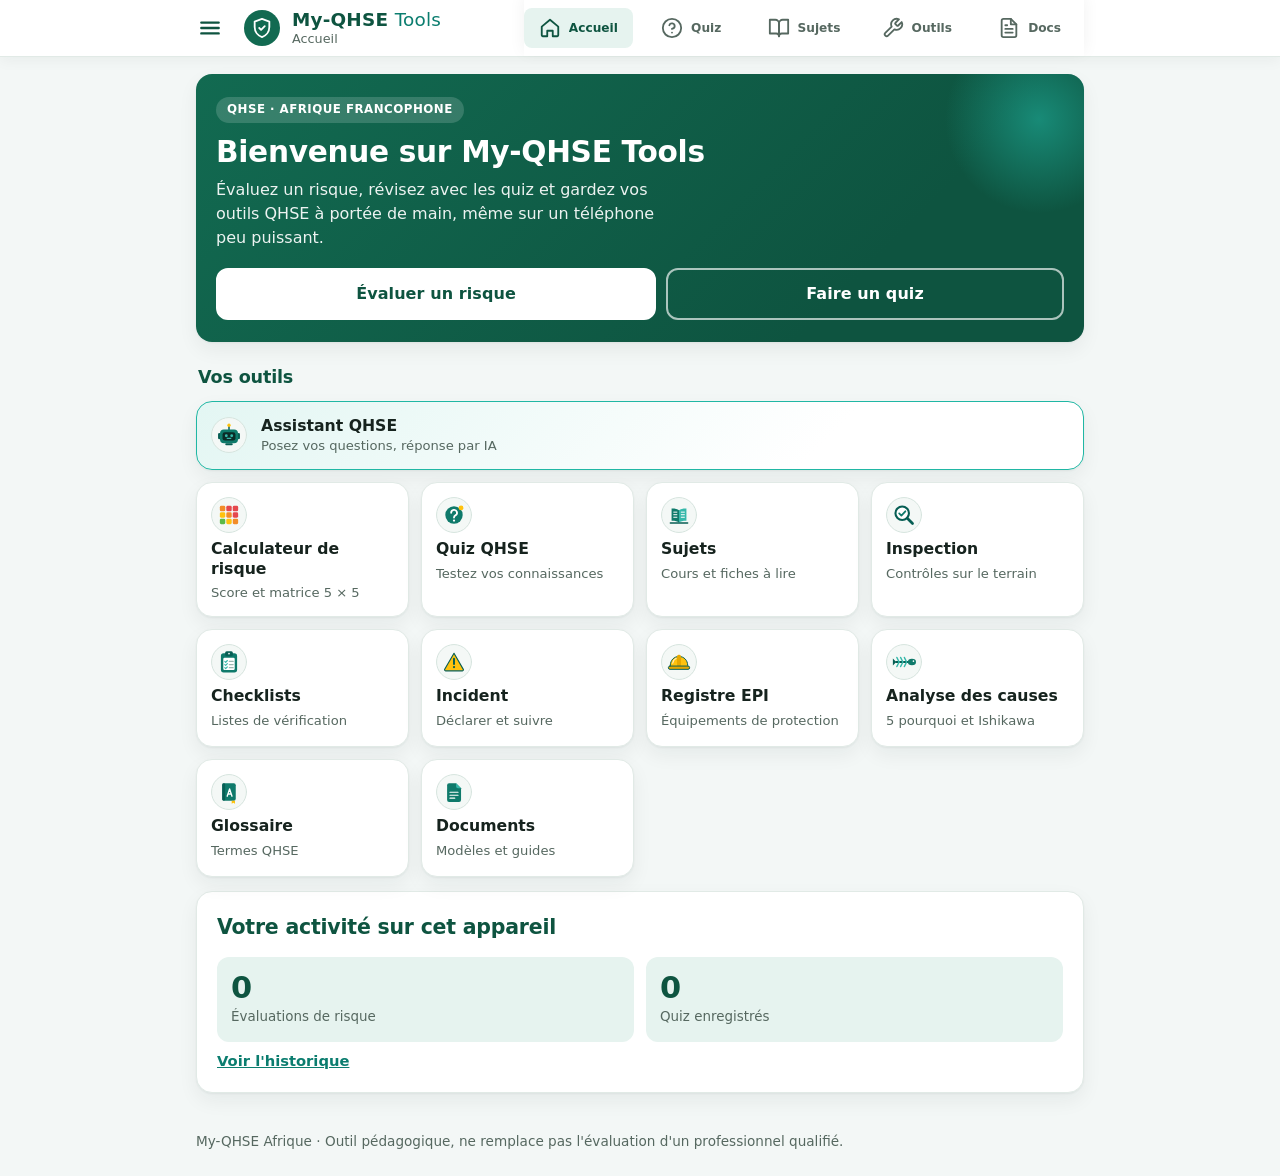
==== index.html @ 6e654d7a "Add files via upload" ====
<!DOCTYPE html>
<html lang="fr">
<head>
  <meta charset="UTF-8">
  <meta name="viewport" content="width=device-width, initial-scale=1, viewport-fit=cover">
  <title>My-QHSE Tools – Calculateur de risques professionnels</title>
  <meta name="description" content="Outil gratuit d'évaluation des risques professionnels (matrice 5 × 5) pour les étudiants et professionnels QHSE.">
  <meta name="theme-color" content="#ffffff">
  <link rel="stylesheet" href="css/style.css">
  <link rel="stylesheet" href="css/quiz.css">
  <link rel="stylesheet" href="css/bibliotheque.css">
  <link rel="stylesheet" href="css/outils.css">
  <link rel="stylesheet" href="css/terrain.css">
  <link rel="stylesheet" href="css/checklists.css">
  <link rel="stylesheet" href="css/parametres.css">
  <style id="style-menu">
/* ==========================================================
   Menu latéral (bouton 3 traits) : Liens, Historique, Paramètres
   ========================================================== */
.btn-menu {
  appearance: none; flex: none; width: 44px; height: 44px; margin-left: -8px; border-radius: 50%;
  background: transparent; color: var(--sur-entete); border: 0; cursor: pointer;
  display: grid; place-items: center; -webkit-tap-highlight-color: transparent;
}
.btn-menu:hover { background: rgba(255,255,255,.14); }
.btn-menu svg, .tiroir-fermer svg { width: 26px; height: 26px; fill: none; stroke: currentColor; stroke-width: 2.2; stroke-linecap: round; stroke-linejoin: round; }
.btn-menu:focus-visible, .tiroir-fermer:focus-visible, .tiroir-item:focus-visible { outline: 3px solid #f2a900; outline-offset: 2px; }

.tiroir-voile {
  position: fixed; inset: 0; z-index: 90; background: rgba(0,0,0,.5);
  opacity: 0; visibility: hidden;
}
.tiroir {
  position: fixed; top: 0; bottom: 0; left: 0; z-index: 100;
  width: min(84vw, 320px); display: flex; flex-direction: column;
  background: var(--surface); color: var(--texte);
  box-shadow: 4px 0 24px rgba(0,0,0,.3);
  padding-bottom: env(safe-area-inset-bottom, 0px);
  transform: translateX(-100%); visibility: hidden;
}
body.tiroir-ouvert .tiroir { transform: none; visibility: visible; }
body.tiroir-ouvert .tiroir-voile { opacity: 1; visibility: visible; }
body.tiroir-ouvert { overflow: hidden; }

.tiroir-tete {
  display: flex; align-items: center; gap: 12px;
  padding: calc(14px + env(safe-area-inset-top, 0px)) 12px 14px 16px;
  background: var(--vert-fonce); color: var(--sur-entete);
}
.tiroir-marque { flex: 1; font-size: 1.15rem; line-height: 1.2; }
.tiroir-marque span { font-weight: 400; color: var(--sous-entete); }
.tiroir-fermer {
  appearance: none; flex: none; width: 44px; height: 44px; border-radius: 50%;
  background: transparent; color: var(--sur-entete); border: 0; cursor: pointer; display: grid; place-items: center;
}
.tiroir-fermer:hover { background: rgba(255,255,255,.14); }

.tiroir-liste { display: flex; flex-direction: column; padding: 10px 10px; gap: 2px; overflow-y: auto; }
.tiroir-item {
  appearance: none; font: inherit; font-size: 1.02rem; font-weight: 600; text-align: left; cursor: pointer;
  display: flex; align-items: center; gap: 14px; width: 100%; min-height: 52px; padding: 0 12px;
  background: transparent; color: var(--texte); border: 0; border-radius: 12px;
  -webkit-tap-highlight-color: transparent;
}
.tiroir-item svg { width: 24px; height: 24px; flex: none; fill: none; stroke: var(--titre); stroke-width: 2; stroke-linecap: round; stroke-linejoin: round; }
.tiroir-item span { flex: 1; }
.tiroir-item .tiroir-fleche { width: 18px; height: 18px; stroke: var(--gris); stroke-width: 2.5; }
.tiroir-item:hover { background: var(--vert-clair); }
.tiroir-item[aria-current="page"] { background: var(--bulle); color: var(--titre); }

/* Ordinateur : plus de roue dentée à droite, les onglets reprennent la place */
@media (min-width: 820px) {
  .onglets { right: max(16px, calc((100vw - 920px) / 2 + 16px)); }
}
@media (prefers-reduced-motion: no-preference) {
  .tiroir { transition: transform .25s ease, visibility 0s linear .25s; }
  body.tiroir-ouvert .tiroir { transition: transform .25s ease, visibility 0s; }
  .tiroir-voile { transition: opacity .25s ease, visibility 0s linear .25s; }
  body.tiroir-ouvert .tiroir-voile { transition: opacity .25s ease, visibility 0s; }
}
  </style>
  <link rel="stylesheet" href="css/liens.css?v=2">
  <link rel="stylesheet" href="css/documents.css?v=2">
  <link rel="stylesheet" href="css/premium.css?v=6">
  <!-- Préférences (langue, thème, couleur, taille) : appliquées avant l'affichage -->
  <script src="js/parametres.js"></script>
</head>
<body>
<svg xmlns="http://www.w3.org/2000/svg" aria-hidden="true" focusable="false" style="position:absolute;width:0;height:0;overflow:hidden">
<symbol id="i-robot" viewBox="0 0 48 48"><circle cx="24" cy="24" r="23.25" style="fill:var(--ic-fond);stroke:var(--ic-trait);stroke-width:var(--ic-w,1);vector-effect:non-scaling-stroke"/><path d="M24 12.6v4" style="fill:none;stroke:var(--ic-l);stroke-width:2;stroke-linecap:round;stroke-linejoin:round"/><circle cx="24" cy="11" r="2.2" style="fill:var(--ic-j)"/><rect x="9.4" y="21.4" width="3.4" height="8.2" rx="1.7" style="fill:var(--ic-l)"/><rect x="35.2" y="21.4" width="3.4" height="8.2" rx="1.7" style="fill:var(--ic-l)"/><rect x="12" y="16.6" width="24" height="18.4" rx="5.2" style="fill:var(--ic-p)"/><rect x="15.4" y="20.2" width="17.2" height="11.2" rx="3.2" style="fill:var(--ic-e)"/><circle cx="20.4" cy="25" r="1.9" style="fill:var(--ic-t)"/><circle cx="27.6" cy="25" r="1.9" style="fill:var(--ic-t)"/><path d="M21.6 28.5h4.8" style="fill:none;stroke:var(--ic-t);stroke-width:1.4;stroke-linecap:round;stroke-linejoin:round"/><rect x="19" y="35" width="10" height="2.8" rx="1.4" style="fill:var(--ic-l)"/></symbol>
<symbol id="i-matrice" viewBox="0 0 48 48"><circle cx="24" cy="24" r="23.25" style="fill:var(--ic-fond);stroke:var(--ic-trait);stroke-width:var(--ic-w,1);vector-effect:non-scaling-stroke"/><rect x="11.8" y="11.8" width="7.2" height="7.2" rx="1.8" style="fill:var(--ic-o)"/><rect x="20.4" y="11.8" width="7.2" height="7.2" rx="1.8" style="fill:var(--ic-r)"/><rect x="29.0" y="11.8" width="7.2" height="7.2" rx="1.8" style="fill:var(--ic-r)"/><rect x="11.8" y="20.4" width="7.2" height="7.2" rx="1.8" style="fill:var(--ic-j)"/><rect x="20.4" y="20.4" width="7.2" height="7.2" rx="1.8" style="fill:var(--ic-o)"/><rect x="29.0" y="20.4" width="7.2" height="7.2" rx="1.8" style="fill:var(--ic-r)"/><rect x="11.8" y="29.0" width="7.2" height="7.2" rx="1.8" style="fill:var(--ic-g)"/><rect x="20.4" y="29.0" width="7.2" height="7.2" rx="1.8" style="fill:var(--ic-j)"/><rect x="29.0" y="29.0" width="7.2" height="7.2" rx="1.8" style="fill:var(--ic-o)"/></symbol>
<symbol id="i-quiz" viewBox="0 0 48 48"><circle cx="24" cy="24" r="23.25" style="fill:var(--ic-fond);stroke:var(--ic-trait);stroke-width:var(--ic-w,1);vector-effect:non-scaling-stroke"/><circle cx="24" cy="24" r="11.6" style="fill:var(--ic-p)"/><path d="M20.2 21a3.9 3.9 0 1 1 5.7 3.5c-1.3.7-1.9 1.5-1.9 2.8" style="fill:none;stroke:#fff;stroke-width:2.4;stroke-linecap:round;stroke-linejoin:round"/><circle cx="24" cy="31.4" r="1.5" style="fill:#fff"/><circle cx="33.4" cy="14.6" r="3.2" style="fill:var(--ic-j)"/></symbol>
<symbol id="i-livre" viewBox="0 0 48 48"><circle cx="24" cy="24" r="23.25" style="fill:var(--ic-fond);stroke:var(--ic-trait);stroke-width:var(--ic-w,1);vector-effect:non-scaling-stroke"/><path d="M24 17.6c-2.3-1.8-5.7-2.5-9.9-2.3v16.4c4.2-.1 7.6.6 9.9 2.4z" style="fill:var(--ic-p)"/><path d="M24 17.6c2.3-1.8 5.7-2.5 9.9-2.3v16.4c-4.2-.1-7.6.6-9.9 2.4z" style="fill:var(--ic-t)"/><path d="M17 20.2h4.2M17 23.6h4.2M17 27h4.2M27 20.2h4.2M27 23.6h4.2M27 27h4.2" style="fill:none;stroke:#fff;stroke-width:1.3;stroke-linecap:round;stroke-linejoin:round"/><path d="M12.4 34.6h23.2" style="fill:none;stroke:var(--ic-l);stroke-width:1.8;stroke-linecap:round;stroke-linejoin:round"/></symbol>
<symbol id="i-inspection" viewBox="0 0 48 48"><circle cx="24" cy="24" r="23.25" style="fill:var(--ic-fond);stroke:var(--ic-trait);stroke-width:var(--ic-w,1);vector-effect:non-scaling-stroke"/><circle cx="21.6" cy="21.6" r="9" style="fill:var(--ic-b);stroke:var(--ic-l);stroke-width:2.8"/><path d="M28.4 28.4l7 7" style="fill:none;stroke:var(--ic-l);stroke-width:3.6;stroke-linecap:round;stroke-linejoin:round"/><path d="M17.6 21.8l2.9 2.9 5.3-5.6" style="fill:none;stroke:var(--ic-p);stroke-width:2.4;stroke-linecap:round;stroke-linejoin:round"/></symbol>
<symbol id="i-checklists" viewBox="0 0 48 48"><circle cx="24" cy="24" r="23.25" style="fill:var(--ic-fond);stroke:var(--ic-trait);stroke-width:var(--ic-w,1);vector-effect:non-scaling-stroke"/><rect x="13.2" y="12.4" width="21.6" height="25.6" rx="3.6" style="fill:var(--ic-p)"/><rect x="16.4" y="18.2" width="15.2" height="16.6" rx="1.8" style="fill:var(--ic-b)"/><rect x="18.8" y="9.8" width="10.4" height="6.4" rx="2.2" style="fill:var(--ic-pf)"/><circle cx="24" cy="12.9" r="1.1" style="fill:#fff"/><path d="M18.4 23.2l1.2 1.2 2.2-2.4" style="fill:none;stroke:var(--ic-t);stroke-width:1.5;stroke-linecap:round;stroke-linejoin:round"/><path d="M24.4 23.2h5.2" style="fill:none;stroke:#9DB8B0;stroke-width:1.6;stroke-linecap:round;stroke-linejoin:round"/><path d="M18.4 27.4l1.2 1.2 2.2-2.4" style="fill:none;stroke:var(--ic-t);stroke-width:1.5;stroke-linecap:round;stroke-linejoin:round"/><path d="M24.4 27.4h5.2" style="fill:none;stroke:#9DB8B0;stroke-width:1.6;stroke-linecap:round;stroke-linejoin:round"/><path d="M18.4 31.6l1.2 1.2 2.2-2.4" style="fill:none;stroke:var(--ic-t);stroke-width:1.5;stroke-linecap:round;stroke-linejoin:round"/><path d="M24.4 31.6h5.2" style="fill:none;stroke:#9DB8B0;stroke-width:1.6;stroke-linecap:round;stroke-linejoin:round"/></symbol>
<symbol id="i-incident" viewBox="0 0 48 48"><circle cx="24" cy="24" r="23.25" style="fill:var(--ic-fond);stroke:var(--ic-trait);stroke-width:var(--ic-w,1);vector-effect:non-scaling-stroke"/><path d="M24 12.4l12.4 21.4c.5.9-.1 2-1.1 2H12.7c-1 0-1.6-1.1-1.1-2z" style="fill:var(--ic-j);stroke:var(--ic-pf);stroke-width:1.5;stroke-linejoin:round"/><path d="M24 19.6v7.2" style="fill:none;stroke:var(--ic-pf);stroke-width:2.6;stroke-linecap:round;stroke-linejoin:round"/><circle cx="24" cy="30.8" r="1.5" style="fill:var(--ic-pf)"/></symbol>
<symbol id="i-casque" viewBox="0 0 48 48"><circle cx="24" cy="24" r="23.25" style="fill:var(--ic-fond);stroke:var(--ic-trait);stroke-width:var(--ic-w,1);vector-effect:non-scaling-stroke"/><path d="M12.4 30v-1.4c0-6.8 5-12 11.6-12s11.6 5.2 11.6 12V30z" style="fill:var(--ic-j);stroke:var(--ic-pf);stroke-width:1.3;stroke-linejoin:round"/><rect x="21.4" y="14.4" width="5.2" height="15.6" rx="2" style="fill:var(--ic-jf)"/><rect x="9.8" y="29.4" width="28.4" height="4.4" rx="2.2" style="fill:var(--ic-jf);stroke:var(--ic-pf);stroke-width:1.3"/><path d="M15.6 25.6c.5-3.1 2.2-5.4 4.6-6.6" style="fill:none;stroke:#fff;stroke-width:1.5;stroke-linecap:round;stroke-linejoin:round;opacity:.75"/></symbol>
<symbol id="i-arete" viewBox="0 0 48 48"><circle cx="24" cy="24" r="23.25" style="fill:var(--ic-fond);stroke:var(--ic-trait);stroke-width:var(--ic-w,1);vector-effect:non-scaling-stroke"/><path d="M13.6 24h16" style="fill:none;stroke:var(--ic-l);stroke-width:2.4;stroke-linecap:round;stroke-linejoin:round"/><path d="M13.6 24l-4.4-4.8v9.6z" style="fill:var(--ic-l)"/><path d="M17.5 24l-3-6M17.5 24l-3 6" style="fill:none;stroke:var(--ic-t);stroke-width:2;stroke-linecap:round;stroke-linejoin:round"/><path d="M22.5 24l-3-6M22.5 24l-3 6" style="fill:none;stroke:var(--ic-t);stroke-width:2;stroke-linecap:round;stroke-linejoin:round"/><path d="M27.5 24l-3-6M27.5 24l-3 6" style="fill:none;stroke:var(--ic-t);stroke-width:2;stroke-linecap:round;stroke-linejoin:round"/><ellipse cx="34.6" cy="24" rx="5.4" ry="4.4" style="fill:var(--ic-p)"/><circle cx="36.6" cy="22.9" r="1.1" style="fill:#fff"/></symbol>
<symbol id="i-glossaire" viewBox="0 0 48 48"><circle cx="24" cy="24" r="23.25" style="fill:var(--ic-fond);stroke:var(--ic-trait);stroke-width:var(--ic-w,1);vector-effect:non-scaling-stroke"/><rect x="15" y="12.4" width="18" height="23.2" rx="2.6" style="fill:var(--ic-p)"/><rect x="15" y="12.4" width="3.8" height="23.2" rx="1.9" style="fill:var(--ic-pf)"/><path d="M21.6 29.6l3.2-9.6 3.2 9.6M22.9 26.6h3.8" style="fill:none;stroke:#fff;stroke-width:1.8;stroke-linecap:round;stroke-linejoin:round"/><path d="M27.6 35.6v4.2l2.2-1.5 2.2 1.5v-4.2z" style="fill:var(--ic-j)"/></symbol>
<symbol id="i-document" viewBox="0 0 48 48"><circle cx="24" cy="24" r="23.25" style="fill:var(--ic-fond);stroke:var(--ic-trait);stroke-width:var(--ic-w,1);vector-effect:non-scaling-stroke"/><path d="M17.4 12.4h9.4l6.6 6.6v15.6a2.6 2.6 0 0 1-2.6 2.6H17.4a2.6 2.6 0 0 1-2.6-2.6V15a2.6 2.6 0 0 1 2.6-2.6z" style="fill:var(--ic-p)"/><path d="M26.8 12.4v4.2a2.4 2.4 0 0 0 2.4 2.4h4.2z" style="fill:var(--ic-t)"/><path d="M18.6 24.4h10.8M18.6 28.4h10.8M18.6 32.2h6.4" style="fill:none;stroke:#fff;stroke-width:1.5;stroke-linecap:round;stroke-linejoin:round"/></symbol>
<symbol id="i-bouclier" viewBox="0 0 48 48"><circle cx="24" cy="24" r="23.25" style="fill:var(--ic-fond);stroke:var(--ic-trait);stroke-width:var(--ic-w,1);vector-effect:non-scaling-stroke"/><path d="M24 11.6l10.6 3.8v7.6c0 6.5-4.3 11.7-10.6 14-6.3-2.3-10.6-7.5-10.6-14v-7.6z" style="fill:var(--ic-p)"/><path d="M19 24.2l3.7 3.7 6.6-7.2" style="fill:none;stroke:#fff;stroke-width:2.4;stroke-linecap:round;stroke-linejoin:round"/></symbol>
<symbol id="i-feuille" viewBox="0 0 48 48"><circle cx="24" cy="24" r="23.25" style="fill:var(--ic-fond);stroke:var(--ic-trait);stroke-width:var(--ic-w,1);vector-effect:non-scaling-stroke"/><path d="M14.4 33.8C13.6 22.2 20 14.4 34.6 13.4c.6 14.6-6.6 22-16.4 21.2" style="fill:var(--ic-f)"/><path d="M14.6 35.4c3.2-7.4 8-12.4 15-15.8" style="fill:none;stroke:#fff;stroke-width:1.6;stroke-linecap:round;stroke-linejoin:round"/></symbol>
<symbol id="i-sante" viewBox="0 0 48 48"><circle cx="24" cy="24" r="23.25" style="fill:var(--ic-fond);stroke:var(--ic-trait);stroke-width:var(--ic-w,1);vector-effect:non-scaling-stroke"/><path d="M24 35.4c-8.2-5.6-11.8-9.6-11.8-14.2 0-3.6 2.8-6.2 6-6.2 2.4 0 4.6 1.4 5.8 3.5 1.2-2.1 3.4-3.5 5.8-3.5 3.2 0 6 2.6 6 6.2 0 4.6-3.6 8.6-11.8 14.2z" style="fill:var(--ic-t)"/><path d="M24 19.4v8.4M19.8 23.6h8.4" style="fill:none;stroke:#fff;stroke-width:2.6;stroke-linecap:round;stroke-linejoin:round"/></symbol>
<symbol id="i-cinq" viewBox="0 0 48 48"><circle cx="24" cy="24" r="23.25" style="fill:var(--ic-fond);stroke:var(--ic-trait);stroke-width:var(--ic-w,1);vector-effect:non-scaling-stroke"/><circle cx="24" cy="24" r="12.2" style="fill:var(--ic-j)"/><path d="M28.6 17.6h-7.2l-.8 6.2c1-.8 2.2-1.2 3.6-1.2 2.6 0 4.5 1.7 4.5 4.2s-2 4.2-4.8 4.2c-1.9 0-3.4-.7-4.5-2" style="fill:none;stroke:var(--ic-pf);stroke-width:2.6;stroke-linecap:round;stroke-linejoin:round"/></symbol>
<symbol id="i-rapport" viewBox="0 0 48 48"><circle cx="24" cy="24" r="23.25" style="fill:var(--ic-fond);stroke:var(--ic-trait);stroke-width:var(--ic-w,1);vector-effect:non-scaling-stroke"/><path d="M17.4 12.4h9.4l6.6 6.6v15.6a2.6 2.6 0 0 1-2.6 2.6H17.4a2.6 2.6 0 0 1-2.6-2.6V15a2.6 2.6 0 0 1 2.6-2.6z" style="fill:var(--ic-b);stroke:var(--ic-pf);stroke-width:1.4;stroke-linejoin:round" /><path d="M26.8 12.4v4.2a2.4 2.4 0 0 0 2.4 2.4h4.2" style="fill:none;stroke:var(--ic-pf);stroke-width:1.4;stroke-linecap:round;stroke-linejoin:round"/><path d="M18.8 24h6M18.8 28h6" style="fill:none;stroke:var(--ic-p);stroke-width:1.6;stroke-linecap:round;stroke-linejoin:round"/><path d="M29.6 25.4v4.2" style="fill:none;stroke:var(--ic-r);stroke-width:2.2;stroke-linecap:round;stroke-linejoin:round"/><circle cx="29.6" cy="32.2" r="1.2" style="fill:var(--ic-r)"/></symbol>
</svg>

  <a class="skip" href="#calculateur" data-i18n="skip">Aller au calculateur</a>

  <!-- ===== EN-TÊTE ===== -->
  <header class="barre-haut">
    <div class="wrap barre-in">
      <button type="button" id="btn-menu" class="btn-menu" aria-label="Ouvrir le menu" data-i18n-aria="menu.ouvrir" aria-controls="tiroir" aria-expanded="false"><svg viewBox="0 0 24 24" aria-hidden="true" focusable="false"><path d="M4 7h16M4 12h16M4 17h16"/></svg></button>
      <span class="logo"><svg viewBox="0 0 24 24" aria-hidden="true" focusable="false"><path d="M12 2 4 5v6c0 5 3.4 9.4 8 11 4.6-1.6 8-6 8-11V5l-8-3z"/><path d="m9 12 2 2 4-4"/></svg></span>
      <div class="titres">
        <h1 class="brand">My-QHSE <span>Tools</span></h1>
        <p id="titre-ecran" class="sous-titre">Accueil</p>
      </div>
    </div>
  </header>

  <!-- ===== MENU LATÉRAL (3 traits) ===== -->
  <div class="tiroir-voile" id="tiroir-voile"></div>
  <aside class="tiroir" id="tiroir" aria-label="Menu" data-i18n-aria="menu.titre">
    <div class="tiroir-tete">
      <span class="logo"><svg viewBox="0 0 24 24" aria-hidden="true" focusable="false"><path d="M12 2 4 5v6c0 5 3.4 9.4 8 11 4.6-1.6 8-6 8-11V5l-8-3z"/><path d="m9 12 2 2 4-4"/></svg></span>
      <strong class="tiroir-marque">My-QHSE <span>Tools</span></strong>
      <button type="button" class="tiroir-fermer" id="tiroir-fermer" aria-label="Fermer le menu" data-i18n-aria="menu.fermer"><svg viewBox="0 0 24 24" aria-hidden="true" focusable="false"><path d="M6 6l12 12M18 6 6 18"/></svg></button>
    </div>
    <nav class="tiroir-liste" aria-label="Menu">
      <button type="button" class="tiroir-item" data-ecran="liens"><svg viewBox="0 0 24 24" aria-hidden="true" focusable="false"><path d="M10 13a5 5 0 0 0 7.54.54l3-3a5 5 0 0 0-7.07-7.07l-1.72 1.71"/><path d="M14 11a5 5 0 0 0-7.54-.54l-3 3a5 5 0 0 0 7.07 7.07l1.71-1.71"/></svg><span data-i18n="nav.liens">Liens</span><svg class="tiroir-fleche" viewBox="0 0 24 24" aria-hidden="true" focusable="false"><path d="m9 6 6 6-6 6"/></svg></button>
      <button type="button" class="tiroir-item" data-ecran="historique"><svg viewBox="0 0 24 24" aria-hidden="true" focusable="false"><circle cx="12" cy="12" r="10"/><path d="M12 6v6l4 2"/></svg><span data-i18n="nav.historique">Historique</span><svg class="tiroir-fleche" viewBox="0 0 24 24" aria-hidden="true" focusable="false"><path d="m9 6 6 6-6 6"/></svg></button>
      <button type="button" class="tiroir-item" data-ecran="parametres"><svg viewBox="0 0 24 24" aria-hidden="true" focusable="false"><circle cx="12" cy="12" r="3"/><path d="M19.4 15a1.65 1.65 0 0 0 .33 1.82l.06.06a2 2 0 1 1-2.83 2.83l-.06-.06a1.65 1.65 0 0 0-1.82-.33 1.65 1.65 0 0 0-1 1.51V21a2 2 0 1 1-4 0v-.09a1.65 1.65 0 0 0-1-1.51 1.65 1.65 0 0 0-1.82.33l-.06.06a2 2 0 1 1-2.83-2.83l.06-.06a1.65 1.65 0 0 0 .33-1.82 1.65 1.65 0 0 0-1.51-1H3a2 2 0 1 1 0-4h.09a1.65 1.65 0 0 0 1.51-1 1.65 1.65 0 0 0-.33-1.82l-.06-.06a2 2 0 1 1 2.83-2.83l.06.06a1.65 1.65 0 0 0 1.82.33h0a1.65 1.65 0 0 0 1-1.51V3a2 2 0 1 1 4 0v.09a1.65 1.65 0 0 0 1 1.51h0a1.65 1.65 0 0 0 1.82-.33l.06-.06a2 2 0 1 1 2.83 2.83l-.06.06a1.65 1.65 0 0 0-.33 1.82v0a1.65 1.65 0 0 0 1.51 1H21a2 2 0 1 1 0 4h-.09a1.65 1.65 0 0 0-1.51 1z"/></svg><span data-i18n="titre.parametres">Paramètres</span><svg class="tiroir-fleche" viewBox="0 0 24 24" aria-hidden="true" focusable="false"><path d="m9 6 6 6-6 6"/></svg></button>
    </nav>
  </aside>

  <main class="wrap app">
    <div class="ecran" id="ecran-accueil">
      <section class="accueil-hero" aria-labelledby="t-accueil">
        <span class="accueil-badge" data-i18n="acc.badge">QHSE · Afrique francophone</span>
        <h2 id="t-accueil" class="accueil-titre" data-i18n="acc.titre">Bienvenue sur My-QHSE Tools</h2>
        <p data-i18n="acc.texte">Évaluez un risque, révisez avec les quiz et gardez vos outils QHSE à portée de main, même sur un téléphone peu puissant.</p>
        <div class="actions">
          <a class="btn btn-clair" href="#risques" data-i18n="acc.btn.risque">Évaluer un risque</a>
          <a class="btn btn-contour" href="#quiz" data-i18n="acc.btn.quiz">Faire un quiz</a>
        </div>
      </section>

      <h2 class="accueil-h" data-i18n="acc.outils">Vos outils</h2>
      <ul class="accueil-grille">
        <li class="carte-large"><a class="carte-outil carte-assistant" href="#assistant"><span class="carte-ico"><svg class="ico-act" width="36" height="36" viewBox="0 0 48 48" aria-hidden="true" focusable="false"><use href="#i-robot"/></svg></span><span class="carte-txt"><span class="carte-t" data-i18n="acc.assistant.t">Assistant QHSE</span><span class="carte-d" data-i18n="acc.assistant.d">Posez vos questions, réponse par IA</span></span></a></li>
        <li><a class="carte-outil carte-risque" href="#risques"><span class="carte-ico"><svg class="ico-act" width="36" height="36" viewBox="0 0 48 48" aria-hidden="true" focusable="false"><use href="#i-matrice"/></svg></span><span class="carte-t" data-i18n="acc.risques.t">Calculateur de risque</span><span class="carte-d" data-i18n="acc.risques.d">Score et matrice 5 × 5</span></a></li>
        <li><a class="carte-outil" href="#quiz"><span class="carte-ico"><svg class="ico-act" width="36" height="36" viewBox="0 0 48 48" aria-hidden="true" focusable="false"><use href="#i-quiz"/></svg></span><span class="carte-t" data-i18n="acc.quiz.t">Quiz QHSE</span><span class="carte-d" data-i18n="acc.quiz.d">Testez vos connaissances</span></a></li>
        <li><a class="carte-outil" href="#sujets"><span class="carte-ico"><svg class="ico-act" width="36" height="36" viewBox="0 0 48 48" aria-hidden="true" focusable="false"><use href="#i-livre"/></svg></span><span class="carte-t" data-i18n="acc.sujets.t">Sujets</span><span class="carte-d" data-i18n="acc.sujets.d">Cours et fiches à lire</span></a></li>
        <li><a class="carte-outil" href="#inspection"><span class="carte-ico"><svg class="ico-act" width="36" height="36" viewBox="0 0 48 48" aria-hidden="true" focusable="false"><use href="#i-inspection"/></svg></span><span class="carte-t" data-i18n="acc.inspection.t">Inspection</span><span class="carte-d" data-i18n="acc.inspection.d">Contrôles sur le terrain</span></a></li>
        <li><a class="carte-outil" href="#checklists"><span class="carte-ico"><svg class="ico-act" width="36" height="36" viewBox="0 0 48 48" aria-hidden="true" focusable="false"><use href="#i-checklists"/></svg></span><span class="carte-t" data-i18n="acc.checklists.t">Checklists</span><span class="carte-d" data-i18n="acc.checklists.d">Listes de vérification</span></a></li>
        <li><a class="carte-outil" href="#incident"><span class="carte-ico"><svg class="ico-act" width="36" height="36" viewBox="0 0 48 48" aria-hidden="true" focusable="false"><use href="#i-incident"/></svg></span><span class="carte-t" data-i18n="acc.incident.t">Incident</span><span class="carte-d" data-i18n="acc.incident.d">Déclarer et suivre</span></a></li>
        <li><a class="carte-outil" href="#epi"><span class="carte-ico"><svg class="ico-act" width="36" height="36" viewBox="0 0 48 48" aria-hidden="true" focusable="false"><use href="#i-casque"/></svg></span><span class="carte-t" data-i18n="acc.epi.t">Registre EPI</span><span class="carte-d" data-i18n="acc.epi.d">Équipements de protection</span></a></li>
        <li><a class="carte-outil" href="#causes"><span class="carte-ico"><svg class="ico-act" width="36" height="36" viewBox="0 0 48 48" aria-hidden="true" focusable="false"><use href="#i-arete"/></svg></span><span class="carte-t" data-i18n="acc.causes.t">Analyse des causes</span><span class="carte-d" data-i18n="acc.causes.d">5 pourquoi et Ishikawa</span></a></li>
        <li><a class="carte-outil" href="#glossaire"><span class="carte-ico"><svg class="ico-act" width="36" height="36" viewBox="0 0 48 48" aria-hidden="true" focusable="false"><use href="#i-glossaire"/></svg></span><span class="carte-t" data-i18n="acc.glossaire.t">Glossaire</span><span class="carte-d" data-i18n="acc.glossaire.d">Termes QHSE</span></a></li>
        <li><a class="carte-outil" href="#documents"><span class="carte-ico"><svg class="ico-act" width="36" height="36" viewBox="0 0 48 48" aria-hidden="true" focusable="false"><use href="#i-document"/></svg></span><span class="carte-t" data-i18n="acc.documents.t">Documents</span><span class="carte-d" data-i18n="acc.documents.d">Modèles et guides</span></a></li>
      </ul>

      <section class="card accueil-activite" aria-labelledby="t-activite">
        <h2 id="t-activite" data-i18n="acc.activite">Votre activité sur cet appareil</h2>
        <div class="accueil-stats">
          <div class="stat"><b id="accueil-n-risques">0</b><span data-i18n="acc.n.risques">Évaluations de risque</span></div>
          <div class="stat"><b id="accueil-n-quiz">0</b><span data-i18n="acc.n.quiz">Quiz enregistrés</span></div>
        </div>
        <p class="aide"><a href="#historique" data-i18n="acc.historique">Voir l'historique</a></p>
      </section>
    </div>

    <div class="ecran" id="ecran-risques" hidden>
      <div class="intro bulle"><strong>Évaluez un risque professionnel en moins d'une minute.</strong> Un outil gratuit pour les étudiants et professionnels de la Qualité, Hygiène, Sécurité et Environnement en Afrique francophone. Choisissez une probabilité et une gravité : My-QHSE Tools calcule le score et le place sur la matrice 5 × 5.</div>
      <p class="notice" role="note">
        <strong>Seuils provisoires.</strong> Les niveaux de risque ci-dessous sont indicatifs. Ils seront ajustés après validation d'une méthode QHSE documentée.
      </p>

      <section id="calculateur" class="card" aria-labelledby="t-calc">
        <h2 id="t-calc">Calculateur de risque</h2>
        <form id="form-risque" novalidate>
          <div class="field">
            <label for="activite">Activité</label>
            <input id="activite" name="activite" type="text" maxlength="120" placeholder="Ex. : Manutention de fûts en entrepôt" required>
          </div>
          <div class="field">
            <label for="danger">Danger</label>
            <input id="danger" name="danger" type="text" maxlength="120" placeholder="Ex. : Chute d'objets" required>
          </div>
          <div class="row">
            <div class="field">
              <label for="probabilite">Probabilité</label>
              <select id="probabilite" name="probabilite" required></select>
            </div>
            <div class="field">
              <label for="gravite">Gravité</label>
              <select id="gravite" name="gravite" required></select>
            </div>
          </div>
          <p id="erreur" class="erreur" role="alert" hidden></p>
          <div class="actions">
            <button type="submit" class="btn">Calculer et enregistrer</button>
            <button type="reset" class="btn btn-sec">Effacer</button>
          </div>
        </form>

        <!-- Résultat (rempli par app.js) -->
        <div id="resultat" class="resultat" aria-live="polite" hidden></div>
      </section>

      <section id="matrice" class="card" aria-labelledby="t-mat">
        <h2 id="t-mat">Matrice des risques 5 × 5</h2>
        <p class="aide">Chaque case affiche le score (probabilité × gravité). La case de votre dernière évaluation est entourée.</p>
        <div class="scroll"><table id="matrice-table" class="matrice"></table></div>
        <ul id="legende" class="legende"></ul>
      </section>
    </div>

    <div class="ecran" id="ecran-quiz" hidden>
      <section id="quiz" class="card" aria-labelledby="t-quiz">
        <h2 id="t-quiz">Quiz QHSE</h2>
        <p class="aide">Testez vos connaissances : questions Vrai ou Faux et QCM, avec correction et explication après chaque réponse, puis votre score final.</p>
        <div id="quiz-zone">
          <p class="aide">Chargement du quiz… Si ce message reste affiché, vérifiez que le fichier quiz.js est bien dans le même dossier que index.html.</p>
        </div>
      </section>
    </div>

    <div class="ecran" id="ecran-sujets" hidden>
      <section id="bibliotheque" class="card" aria-labelledby="t-bib">
        <h2 id="t-bib">Bibliothèque de sujets</h2>
        <div id="sujets-zone-liste">
          <p class="aide">Des sujets QHSE à lire : introduction, développement et conclusion. Recherchez par mot-clé ou par numéro.</p>
          <div class="field">
            <label for="sujets-recherche">Rechercher un sujet</label>
            <input id="sujets-recherche" type="search" placeholder="Ex. : audit, déchets, 14" autocomplete="off">
          </div>
          <p id="sujets-compte" class="aide" aria-live="polite"></p>
          <ul id="sujets-liste" class="sujets-liste"></ul>
          <p id="sujets-vide" class="aide" hidden>Aucun sujet ne correspond à votre recherche.</p>
        </div>
        <div id="sujets-lecture" hidden></div>
      </section>
    </div>

    <div class="ecran" id="ecran-outils" hidden>
      <div class="intro bulle" data-i18n="outils.intro">Choisissez un outil : chacun s'ouvre dans sa propre page.</div>
      <ul class="accueil-grille">
        <li class="carte-large"><a class="carte-outil carte-assistant" href="#assistant"><span class="carte-ico"><svg class="ico-act" width="36" height="36" viewBox="0 0 48 48" aria-hidden="true" focusable="false"><use href="#i-robot"/></svg></span><span class="carte-txt"><span class="carte-t" data-i18n="acc.assistant.t">Assistant QHSE</span><span class="carte-d" data-i18n="acc.assistant.d">Posez vos questions, réponse par IA</span></span></a></li>
        <li><a class="carte-outil" href="#inspection"><span class="carte-ico"><svg class="ico-act" width="36" height="36" viewBox="0 0 48 48" aria-hidden="true" focusable="false"><use href="#i-inspection"/></svg></span><span class="carte-t" data-i18n="acc.inspection.t">Inspection</span><span class="carte-d" data-i18n="acc.inspection.d">Contrôles sur le terrain</span></a></li>
        <li><a class="carte-outil" href="#checklists"><span class="carte-ico"><svg class="ico-act" width="36" height="36" viewBox="0 0 48 48" aria-hidden="true" focusable="false"><use href="#i-checklists"/></svg></span><span class="carte-t" data-i18n="acc.checklists.t">Checklists</span><span class="carte-d" data-i18n="acc.checklists.d">Listes de vérification</span></a></li>
        <li><a class="carte-outil" href="#incident"><span class="carte-ico"><svg class="ico-act" width="36" height="36" viewBox="0 0 48 48" aria-hidden="true" focusable="false"><use href="#i-incident"/></svg></span><span class="carte-t" data-i18n="acc.incident.t">Incident</span><span class="carte-d" data-i18n="acc.incident.d">Déclarer et suivre</span></a></li>
        <li><a class="carte-outil" href="#epi"><span class="carte-ico"><svg class="ico-act" width="36" height="36" viewBox="0 0 48 48" aria-hidden="true" focusable="false"><use href="#i-casque"/></svg></span><span class="carte-t" data-i18n="acc.epi.t">Registre EPI</span><span class="carte-d" data-i18n="acc.epi.d">Équipements de protection</span></a></li>
        <li><a class="carte-outil" href="#causes"><span class="carte-ico"><svg class="ico-act" width="36" height="36" viewBox="0 0 48 48" aria-hidden="true" focusable="false"><use href="#i-arete"/></svg></span><span class="carte-t" data-i18n="acc.causes.t">Analyse des causes</span><span class="carte-d" data-i18n="acc.causes.d">5 pourquoi et Ishikawa</span></a></li>
        <li><a class="carte-outil" href="#glossaire"><span class="carte-ico"><svg class="ico-act" width="36" height="36" viewBox="0 0 48 48" aria-hidden="true" focusable="false"><use href="#i-glossaire"/></svg></span><span class="carte-t" data-i18n="acc.glossaire.t">Glossaire</span><span class="carte-d" data-i18n="acc.glossaire.d">Termes QHSE</span></a></li>
      </ul>
    </div>

    <div class="ecran" id="ecran-inspection" hidden>
      <a class="retour-outils" href="#outils"><svg width="20" height="20" viewBox="0 0 24 24" aria-hidden="true" focusable="false"><path d="m15 18-6-6 6-6"/></svg><span data-i18n="outils.retour">Retour aux outils</span></a>
      <section id="inspection" class="card" aria-labelledby="t-ins">
        <h2 id="t-ins">Inspection sécurité</h2>
        <p class="aide">Parcourez la checklist, notez les points non conformes et joignez des photos.</p>
        <div id="inspection-zone"></div>
      </section>
    </div>

    <div class="ecran" id="ecran-checklists" hidden>
      <a class="retour-outils" href="#outils"><svg width="20" height="20" viewBox="0 0 24 24" aria-hidden="true" focusable="false"><path d="m15 18-6-6 6-6"/></svg><span data-i18n="outils.retour">Retour aux outils</span></a>
      <section id="checklists" class="card" aria-labelledby="t-ck">
        <h2 id="t-ck">Checklists et exercices QHSE</h2>
        <div id="checklists-zone"><p class="aide">Chargement… Vérifiez que checklists.js et les fichiers checklists-data-1/2/3.js sont dans le même dossier que index.html.</p></div>
      </section>
    </div>

    <div class="ecran" id="ecran-incident" hidden>
      <a class="retour-outils" href="#outils"><svg width="20" height="20" viewBox="0 0 24 24" aria-hidden="true" focusable="false"><path d="m15 18-6-6 6-6"/></svg><span data-i18n="outils.retour">Retour aux outils</span></a>
      <section id="incident" class="card" aria-labelledby="t-inc">
        <h2 id="t-inc">Rapport d'incident</h2>
        <p class="aide">Déclarez un incident ou un quasi-accident, avec photos. Tout est enregistré sur votre appareil.</p>
        <div id="incident-zone"><p class="aide">Chargement… Vérifiez que terrain.js est dans le même dossier que index.html.</p></div>
      </section>
    </div>

    <div class="ecran" id="ecran-epi" hidden>
      <a class="retour-outils" href="#outils"><svg width="20" height="20" viewBox="0 0 24 24" aria-hidden="true" focusable="false"><path d="m15 18-6-6 6-6"/></svg><span data-i18n="outils.retour">Retour aux outils</span></a>
      <section id="epi" class="card" aria-labelledby="t-epi">
        <h2 id="t-epi">Registre des EPI et formations</h2>
        <p class="aide">Suivez les dates d'expiration : les fiches passent en orange 30 jours avant, puis en rouge.</p>
        <div id="epi-zone"></div>
      </section>
    </div>

    <div class="ecran" id="ecran-causes" hidden>
      <a class="retour-outils" href="#outils"><svg width="20" height="20" viewBox="0 0 24 24" aria-hidden="true" focusable="false"><path d="m15 18-6-6 6-6"/></svg><span data-i18n="outils.retour">Retour aux outils</span></a>
      <section id="causes" class="card" aria-labelledby="t-causes">
        <h2 id="t-causes">Analyse des causes : 5 pourquoi et Ishikawa</h2>
        <p class="aide">Les données restent dans votre navigateur et disparaissent au rechargement de la page.</p>
        <div id="causes-zone"><p class="aide">Chargement… Si ce message reste affiché, vérifiez que causes.js est dans le même dossier que index.html.</p></div>
      </section>
    </div>

    <div class="ecran" id="ecran-glossaire" hidden>
      <a class="retour-outils" href="#outils"><svg width="20" height="20" viewBox="0 0 24 24" aria-hidden="true" focusable="false"><path d="m15 18-6-6 6-6"/></svg><span data-i18n="outils.retour">Retour aux outils</span></a>
      <section id="glossaire" class="card" aria-labelledby="t-gloss">
        <h2 id="t-gloss">Glossaire QHSE</h2>
        <p class="aide">Sigles et termes essentiels. Touchez un terme pour lire sa définition.</p>
        <div class="field">
          <label for="gl-recherche">Rechercher un terme</label>
          <input id="gl-recherche" type="search" placeholder="Ex. : EPI, audit, PDCA…" autocomplete="off">
        </div>
        <p id="gl-compte" class="aide" aria-live="polite"></p>
        <div id="gl-liste"></div>
        <p id="gl-vide" class="aide" hidden>Aucun terme ne correspond à votre recherche.</p>
      </section>
    </div>

    <div class="ecran" id="ecran-assistant" hidden>
      <a class="retour-outils" href="#outils"><svg width="20" height="20" viewBox="0 0 24 24" aria-hidden="true" focusable="false"><path d="m15 18-6-6 6-6"/></svg><span data-i18n="outils.retour">Retour aux outils</span></a>
      <section id="assistant" class="card" aria-labelledby="t-assistant">
        <h2 id="t-assistant" data-i18n="ia.titre">Assistant QHSE</h2>
        <p class="aide" data-i18n="ia.intro">Posez une question sur la prévention des risques, les normes ISO, l'hygiène ou l'environnement. Chaque question est indépendante.</p>
        <p class="notice" data-i18n="ia.avert">Réponse générée par une IA : à vérifier. Ne saisissez pas de données personnelles. Elle ne remplace pas l'évaluation d'un professionnel qualifié.</p>
        <div class="ia-suggestions" role="group" aria-label="Exemples de questions">
          <button type="button" class="ia-chip" data-i18n="ia.s1">Quelle différence entre danger et risque ?</button>
          <button type="button" class="ia-chip" data-i18n="ia.s2">Comment rédiger une bonne action corrective ?</button>
          <button type="button" class="ia-chip" data-i18n="ia.s3">Que contrôler lors d'une inspection incendie ?</button>
          <button type="button" class="ia-chip" data-i18n="ia.s4">À quoi sert la norme ISO 45001 ?</button>
        </div>
        <label for="ia-question" data-i18n="ia.label">Votre question</label>
        <textarea id="ia-question" rows="4" maxlength="600" autocomplete="off"></textarea>
        <p class="ia-compteur"><span id="ia-n">0</span> / 600</p>
        <div class="actions">
          <button type="button" class="btn" id="ia-envoyer" data-i18n="ia.envoyer">Poser la question</button>
          <button type="button" class="btn btn-sec" id="ia-effacer" data-i18n="ia.effacer">Effacer</button>
        </div>
        <p id="ia-statut" class="aide ia-statut" role="status" aria-live="polite"></p>
      </section>
      <div id="ia-reponses" aria-live="polite"></div>
    </div>

    <div class="ecran" id="ecran-documents" hidden>
      <section id="documents" class="card" aria-labelledby="t-doc">
        <h2 id="t-doc" data-i18n="titre.documents">Bibliothèque de documents</h2>
        <div id="doc-zone-liste">
          <p class="aide" data-i18n="doc.aide">Consultez les documents Word et Excel directement dans l’application, sans les télécharger.</p>
          <div class="field">
            <label for="doc-recherche">Rechercher un document</label>
            <input id="doc-recherche" type="search" placeholder="Ex. : audit, procédure, registre" autocomplete="off">
          </div>
          <div id="doc-categories" class="doc-categories" role="group" aria-label="Catégories" hidden></div>
          <p id="doc-compte" class="aide" aria-live="polite"></p>
          <ul id="doc-liste" class="doc-liste"></ul>
          <p id="doc-vide" class="aide" hidden></p>
          <div class="doc-local">
            <button type="button" class="btn btn-sec" id="doc-ouvrir-local">Ouvrir un fichier de mon appareil</button>
            <input type="file" id="doc-fichier" hidden>
            <p class="aide">Word (.docx), Excel (.xlsx) et PDF. Le fichier est lu sur votre appareil, il n’est envoyé nulle part.</p>
          </div>
          <div id="doc-admin" class="doc-admin" hidden>
            <div id="doc-admin-actif" class="doc-admin-actif" hidden>
              <span>Mode administrateur activé</span>
              <button type="button" class="btn btn-sec" id="doc-admin-verrou">Verrouiller</button>
            </div>
            <button type="button" class="doc-admin-lien" id="doc-admin-ouvrir" aria-expanded="false" aria-controls="doc-admin-form">Accès administrateur</button>
            <div id="doc-admin-form" class="doc-admin-form" hidden>
              <label for="doc-admin-code">Code administrateur</label>
              <input id="doc-admin-code" type="password" autocomplete="off" autocapitalize="characters" spellcheck="false" placeholder="XXXX-XXXX-XXXX-XXXX">
              <button type="button" class="btn" id="doc-admin-valider">Déverrouiller</button>
              <p id="doc-admin-msg" class="doc-etat" role="status"></p>
            </div>
          </div>
        </div>
        <div id="doc-lecture" hidden>
          <div class="doc-barre">
            <button type="button" class="btn btn-sec" id="doc-retour">← Retour à la liste</button>
            <div class="doc-zoom" role="group" aria-label="Taille du texte du document">
              <button type="button" id="doc-moins" aria-label="Réduire le texte du document">A−</button>
              <button type="button" id="doc-plus" aria-label="Agrandir le texte du document">A+</button>
            </div>
          </div>
          <h3 id="doc-titre" tabindex="-1"></h3>
          <p id="doc-meta" class="aide"></p>
          <div id="doc-onglets" class="xl-onglets" role="tablist" aria-label="Feuilles du classeur" hidden></div>
          <p id="doc-etat" class="doc-etat" role="status"></p>
          <button type="button" class="btn btn-sec" id="doc-reessayer" hidden>Réessayer</button>
          <div id="doc-page" class="doc-page"></div>
        </div>
      </section>
    </div>

    <div class="ecran" id="ecran-historique" hidden>
      <section id="historique" class="card" aria-labelledby="t-hist">
        <h2 id="t-hist">Évaluations de la session</h2>
        <p class="aide">Les données restent dans votre navigateur et disparaissent à la fermeture ou au rechargement de la page.</p>
        <div class="scroll">
          <table class="liste">
            <caption class="sr">Liste des évaluations effectuées pendant la session</caption>
            <thead>
              <tr>
                <th scope="col">N°</th><th scope="col">Activité</th><th scope="col">Danger</th>
                <th scope="col">P</th><th scope="col">G</th><th scope="col">Score</th>
                <th scope="col">Niveau</th><th scope="col"><span class="sr">Action</span></th>
              </tr>
            </thead>
            <tbody id="historique-corps"></tbody>
          </table>
        </div>
        <p id="vide" class="aide">Aucune évaluation pour l'instant. Remplissez le calculateur ci-dessus.</p>
        <button id="vider" type="button" class="btn btn-sec" hidden>Vider la liste</button>
      </section>

      <section class="card" aria-labelledby="t-hist-quiz">
        <h2 id="t-hist-quiz">Historique des quiz</h2>
        <p class="aide">Vos quiz sont enregistrés sur cet appareil, même arrêtés en cours de route. Touchez « Relire » pour revoir les corrections.</p>
        <div id="hist-quiz-liste"></div>
      </section>
    </div>

    <div class="ecran" id="ecran-liens" hidden>
      <section id="liens" class="liens-hero" aria-labelledby="t-liens">
        <div class="liens-id">
          <img class="liens-logo" width="104" height="104" alt="Logo My-QHSE Afrique : mascotte casquée devant la carte de l’Afrique">
          <div>
            <h2 id="t-liens">MY(QHSE)-AFRIQUE</h2>
            <p class="liens-meta" data-i18n="liens.meta">Chaîne WhatsApp · plus de 1 200 abonnés</p>
          </div>
        </div>
        <p class="liens-texte" data-i18n="liens.texte">Actualités, bonnes pratiques et conseils en qualité, hygiène, sécurité et environnement, pour les professionnels et les passionnés du BTP, des mines et de l’industrie chimique.</p>
        <div class="liens-hero-actions">
          <a class="btn-clair" href="https://whatsapp.com/channel/0029Vb7h34L3QxS3fL5i1c3Q" target="_blank" rel="noopener noreferrer"><svg viewBox="0 0 24 24" aria-hidden="true" focusable="false"><path d="M21 11.5a8.38 8.38 0 0 1-.9 3.8 8.5 8.5 0 0 1-7.6 4.7 8.38 8.38 0 0 1-3.8-.9L3 21l1.9-5.7a8.38 8.38 0 0 1-.9-3.8 8.5 8.5 0 0 1 4.7-7.6 8.38 8.38 0 0 1 3.8-.9h.5a8.48 8.48 0 0 1 8 8v.5z"/></svg><span data-i18n="liens.suivre">Suivre la chaîne WhatsApp</span></a>
          <a class="btn-contour" href="https://chat.whatsapp.com/EFci0vu3qlZ71zicjbSooZ" target="_blank" rel="noopener noreferrer"><svg viewBox="0 0 24 24" aria-hidden="true" focusable="false"><path d="M21 11.5a8.38 8.38 0 0 1-.9 3.8 8.5 8.5 0 0 1-7.6 4.7 8.38 8.38 0 0 1-3.8-.9L3 21l1.9-5.7a8.38 8.38 0 0 1-.9-3.8 8.5 8.5 0 0 1 4.7-7.6 8.38 8.38 0 0 1 3.8-.9h.5a8.48 8.48 0 0 1 8 8v.5z"/></svg><span data-i18n="liens.rejoindre">Rejoindre les groupes WhatsApp</span></a>
          <button type="button" class="btn-contour" id="liens-partager"><svg viewBox="0 0 24 24" aria-hidden="true" focusable="false"><circle cx="18" cy="5" r="3"/><circle cx="6" cy="12" r="3"/><circle cx="18" cy="19" r="3"/><path d="m8.59 13.51 6.83 3.98M15.41 6.51l-6.82 3.98"/></svg><span data-i18n="liens.partager">Partager cette page</span></button>
        </div>
      </section>

      <section class="liens-groupe" aria-labelledby="t-lg1">
        <h3 id="t-lg1" data-i18n="liens.g1">Rejoindre la communauté</h3>
        <ul class="liens-liste">
          <li><a class="lien-ligne" href="https://whatsapp.com/channel/0029Vb7h34L3QxS3fL5i1c3Q" target="_blank" rel="noopener noreferrer">
            <span class="lien-pastille" data-reseau="whatsapp"><svg viewBox="0 0 24 24" aria-hidden="true" focusable="false"><path d="M21 11.5a8.38 8.38 0 0 1-.9 3.8 8.5 8.5 0 0 1-7.6 4.7 8.38 8.38 0 0 1-3.8-.9L3 21l1.9-5.7a8.38 8.38 0 0 1-.9-3.8 8.5 8.5 0 0 1 4.7-7.6 8.38 8.38 0 0 1 3.8-.9h.5a8.48 8.48 0 0 1 8 8v.5z"/></svg></span>
            <span class="lien-corps"><strong data-i18n="liens.canal">Chaîne WhatsApp</strong><span data-i18n="liens.canal.d">Actualités et conseils QHSE, directement sur votre téléphone.</span><span class="lien-adresse">whatsapp.com/channel</span></span>
            <svg class="lien-fleche" viewBox="0 0 24 24" aria-hidden="true" focusable="false"><path d="m9 6 6 6-6 6"/></svg>
          </a></li>
          <li><a class="lien-ligne" href="https://chat.whatsapp.com/EFci0vu3qlZ71zicjbSooZ" target="_blank" rel="noopener noreferrer">
            <span class="lien-pastille" data-reseau="whatsapp"><svg viewBox="0 0 24 24" aria-hidden="true" focusable="false"><path d="M17 21v-2a4 4 0 0 0-4-4H5a4 4 0 0 0-4 4v2"/><circle cx="9" cy="7" r="4"/><path d="M23 21v-2a4 4 0 0 0-3-3.87M16 3.13a4 4 0 0 1 0 7.75"/></svg></span>
            <span class="lien-corps"><strong data-i18n="liens.wa">Groupes WhatsApp</strong><span data-i18n="liens.wa.d">Échangez avec d’autres professionnels et étudiants QHSE.</span><span class="lien-adresse">chat.whatsapp.com</span></span>
            <svg class="lien-fleche" viewBox="0 0 24 24" aria-hidden="true" focusable="false"><path d="m9 6 6 6-6 6"/></svg>
          </a></li>
          <li><a class="lien-ligne" href="https://www.facebook.com/profile.php?id=61579781634820" target="_blank" rel="noopener noreferrer">
            <span class="lien-pastille" data-reseau="facebook"><svg viewBox="0 0 24 24" aria-hidden="true" focusable="false"><path d="M18 2h-3a5 5 0 0 0-5 5v3H7v4h3v8h4v-8h3l1-4h-4V7a1 1 0 0 1 1-1h3z"/></svg></span>
            <span class="lien-corps"><strong data-i18n="liens.fb">Page Facebook</strong><span data-i18n="liens.fb.d">Retrouvez nos publications et nos actualités · 7 540 abonnés.</span><span class="lien-adresse">facebook.com</span></span>
            <svg class="lien-fleche" viewBox="0 0 24 24" aria-hidden="true" focusable="false"><path d="m9 6 6 6-6 6"/></svg>
          </a></li>
          <li><a class="lien-ligne" href="https://youtube.com/@my-qhse" target="_blank" rel="noopener noreferrer">
            <span class="lien-pastille" data-reseau="youtube"><svg viewBox="0 0 24 24" aria-hidden="true" focusable="false"><path d="M22.54 6.42a2.78 2.78 0 0 0-1.94-2C18.88 4 12 4 12 4s-6.88 0-8.6.46a2.78 2.78 0 0 0-1.94 2A29 29 0 0 0 1 11.75a29 29 0 0 0 .46 5.33A2.78 2.78 0 0 0 3.4 19c1.72.46 8.6.46 8.6.46s6.88 0 8.6-.46a2.78 2.78 0 0 0 1.94-2 29 29 0 0 0 .46-5.25 29 29 0 0 0-.46-5.33z"/><path d="m9.75 15.02 5.75-3.27-5.75-3.27z"/></svg></span>
            <span class="lien-corps"><strong data-i18n="liens.yt">Chaîne YouTube</strong><span data-i18n="liens.yt.d">Regardez nos vidéos QHSE.</span><span class="lien-adresse">youtube.com/@my-qhse</span></span>
            <svg class="lien-fleche" viewBox="0 0 24 24" aria-hidden="true" focusable="false"><path d="m9 6 6 6-6 6"/></svg>
          </a></li>
        </ul>
      </section>

      <section class="liens-groupe" aria-labelledby="t-lg2">
        <h3 id="t-lg2" data-i18n="liens.g2">Boutique</h3>
        <ul class="liens-liste">
          <li><a class="lien-ligne" href="https://xynljdne.mychariow.shop" target="_blank" rel="noopener noreferrer">
            <span class="lien-pastille" data-reseau="shop"><svg viewBox="0 0 24 24" aria-hidden="true" focusable="false"><path d="M6 2 3 6v14a2 2 0 0 0 2 2h14a2 2 0 0 0 2-2V6l-3-4z"/><path d="M3 6h18M16 10a4 4 0 0 1-8 0"/></svg></span>
            <span class="lien-corps"><strong data-i18n="liens.shop">Notre boutique en ligne</strong><span data-i18n="liens.shop.d">Découvrez nos produits et passez commande.</span><span class="lien-adresse">xynljdne.mychariow.shop</span></span>
            <svg class="lien-fleche" viewBox="0 0 24 24" aria-hidden="true" focusable="false"><path d="m9 6 6 6-6 6"/></svg>
          </a></li>
        </ul>
      </section>

      <section class="liens-groupe" aria-labelledby="t-lg3">
        <h3 id="t-lg3" data-i18n="liens.g3">Nous contacter</h3>
        <ul class="liens-liste">
          <li><a class="lien-ligne" href="https://wa.me/qr/4YBMRFYHVE6BH1?s=v" target="_blank" rel="noopener noreferrer">
            <span class="lien-pastille" data-reseau="whatsapp"><svg viewBox="0 0 24 24" aria-hidden="true" focusable="false"><path d="M21 11.5a8.38 8.38 0 0 1-.9 3.8 8.5 8.5 0 0 1-7.6 4.7 8.38 8.38 0 0 1-3.8-.9L3 21l1.9-5.7a8.38 8.38 0 0 1-.9-3.8 8.5 8.5 0 0 1 4.7-7.6 8.38 8.38 0 0 1 3.8-.9h.5a8.48 8.48 0 0 1 8 8v.5z"/></svg></span>
            <span class="lien-corps"><strong data-i18n="liens.contact">Écrire sur WhatsApp</strong><span data-i18n="liens.contact.d">Posez-nous vos questions directement.</span><span class="lien-adresse">wa.me</span></span>
            <svg class="lien-fleche" viewBox="0 0 24 24" aria-hidden="true" focusable="false"><path d="m9 6 6 6-6 6"/></svg>
          </a></li>
          <li class="lien-ligne">
            <span class="lien-pastille" data-reseau="mail"><svg viewBox="0 0 24 24" aria-hidden="true" focusable="false"><path d="M4 4h16c1.1 0 2 .9 2 2v12c0 1.1-.9 2-2 2H4c-1.1 0-2-.9-2-2V6c0-1.1.9-2 2-2z"/><path d="m22 6-10 7L2 6"/></svg></span>
            <span class="lien-corps"><strong data-i18n="liens.mail">Adresse e-mail</strong><a href="mailto:myqhse2@gmail.com" class="lien-adresse" style="color:var(--titre);font-weight:600">myqhse2@gmail.com</a></span>
            <button type="button" class="lien-copier" id="liens-copier-mail" data-i18n="liens.copier">Copier</button>
          </li>
        </ul>
        <p id="liens-etat" class="liens-etat" role="status" aria-live="polite"></p>
      </section>

      <div class="liens-pied">
        <div class="apropos-devise bulle">
          <small data-i18n="apropos.devise.label">Notre devise</small>
          <strong data-i18n="apropos.devise">Prévenir, protéger et progresser ensemble.</strong>
        </div>
        <section class="card">
          <button type="button" class="lien-ecran" data-ecran="apropos">
            <span class="lien-txt"><strong data-i18n="param.apropos">À propos de My-QHSE Afrique</strong><small data-i18n="param.apropos.aide">Notre mission et notre application.</small></span>
            <svg viewBox="0 0 24 24" aria-hidden="true" focusable="false"><path d="m9 6 6 6-6 6"/></svg>
          </button>
        </section>
      </div>
    </div>

    <div class="ecran" id="ecran-parametres" hidden>
      <section id="parametres" class="card" aria-labelledby="t-param">
        <h2 id="t-param" data-i18n="param.titre">Paramètres</h2>
        <p class="aide" data-i18n="param.intro">Vos préférences sont enregistrées sur cet appareil, dans ce navigateur. Elles sont conservées après la fermeture de l'application.</p>
        <p id="param-etat" class="pref-etat" role="status" aria-live="polite"></p>
      </section>

      <section class="card">
        <fieldset class="pref">
          <legend data-i18n="param.langue">Langue</legend>
          <p class="aide" data-i18n="param.langue.aide">Choisissez la langue de l'interface.</p>
          <div class="pref-liste"><label class="pref-opt"><input type="radio" name="pref-langue" data-pref="langue" value="fr"><span class="pref-box"><span>Français</span></span></label><label class="pref-opt"><input type="radio" name="pref-langue" data-pref="langue" value="en"><span class="pref-box"><span>English</span></span></label></div>
          <p class="notice" role="note" data-i18n="param.langue.note">Traduction en cours : pour l'instant, la navigation, l'en-tête, le pied de page, cette page Paramètres et la page À propos sont traduits. Le calculateur, le quiz, les sujets et les outils restent en français.</p>
        </fieldset>
      </section>

      <section class="card">
        <fieldset class="pref">
          <legend data-i18n="param.theme">Apparence</legend>
          <div class="pref-liste"><label class="pref-opt"><input type="radio" name="pref-theme" data-pref="theme" value="clair"><span class="pref-box"><span><span data-i18n="param.theme.clair">Mode clair</span></span></span></label><label class="pref-opt"><input type="radio" name="pref-theme" data-pref="theme" value="sombre"><span class="pref-box"><span><span data-i18n="param.theme.sombre">Mode sombre</span></span></span></label><label class="pref-opt"><input type="radio" name="pref-theme" data-pref="theme" value="systeme"><span class="pref-box"><span><span data-i18n="param.theme.systeme">Mode système</span><small data-i18n="param.theme.systeme.aide">Suit le réglage de votre téléphone</small></span></span></label></div>
        </fieldset>
      </section>

      <section class="card">
        <fieldset class="pref">
          <legend data-i18n="param.couleur">Couleur principale</legend>
          <p class="aide" data-i18n="param.couleur.aide">Couleur de l'en-tête, des boutons et des éléments actifs.</p>
          <div class="pref-liste pref-couleurs"><label class="pref-opt"><input type="radio" name="pref-couleur" data-pref="couleur" value="vert"><span class="pref-box"><span class="pref-pastille" data-c="vert" aria-hidden="true"></span><span><span data-i18n="param.couleur.vert">Vert</span></span></span></label><label class="pref-opt"><input type="radio" name="pref-couleur" data-pref="couleur" value="bleu"><span class="pref-box"><span class="pref-pastille" data-c="bleu" aria-hidden="true"></span><span><span data-i18n="param.couleur.bleu">Bleu</span></span></span></label><label class="pref-opt"><input type="radio" name="pref-couleur" data-pref="couleur" value="violet"><span class="pref-box"><span class="pref-pastille" data-c="violet" aria-hidden="true"></span><span><span data-i18n="param.couleur.violet">Violet</span></span></span></label><label class="pref-opt"><input type="radio" name="pref-couleur" data-pref="couleur" value="orange"><span class="pref-box"><span class="pref-pastille" data-c="orange" aria-hidden="true"></span><span><span data-i18n="param.couleur.orange">Orange</span></span></span></label><label class="pref-opt"><input type="radio" name="pref-couleur" data-pref="couleur" value="noir"><span class="pref-box"><span class="pref-pastille" data-c="noir" aria-hidden="true"></span><span><span data-i18n="param.couleur.noir">Noir</span></span></span></label></div>
        </fieldset>
      </section>

      <section class="card">
        <fieldset class="pref">
          <legend data-i18n="param.taille">Taille du texte</legend>
          <p class="aide" data-i18n="param.taille.aide">Agrandit ou réduit le texte de toute l'application.</p>
          <div class="pref-liste pref-taille"><label class="pref-opt"><input type="radio" name="pref-taille" data-pref="taille" value="petit"><span class="pref-box"><span><span data-i18n="param.taille.petit">Petit</span></span></span></label><label class="pref-opt"><input type="radio" name="pref-taille" data-pref="taille" value="normal"><span class="pref-box"><span><span data-i18n="param.taille.normal">Normal</span></span></span></label><label class="pref-opt"><input type="radio" name="pref-taille" data-pref="taille" value="grand"><span class="pref-box"><span><span data-i18n="param.taille.grand">Grand</span></span></span></label><label class="pref-opt"><input type="radio" name="pref-taille" data-pref="taille" value="tres-grand"><span class="pref-box"><span><span data-i18n="param.taille.tres-grand">Très grand</span></span></span></label></div>
          <p class="pref-apercu" data-i18n="param.apercu">Aperçu : voici la taille du texte de l'application.</p>
        </fieldset>
      </section>

      <section class="card" id="param-stats">
        <fieldset class="pref">
          <legend>Statistiques d'usage</legend>
          <p class="aide">Aide My-QHSE Afrique à améliorer l'application : seuls les écrans, outils, sujets et documents de la bibliothèque consultés sont comptés, de façon anonyme. Aucun texte saisi et aucun fichier personnel n'est envoyé.</p>
          <div class="pref-liste"><label class="pref-opt"><input type="checkbox" id="pref-stats"><span class="pref-box"><span>Compter mon usage de façon anonyme</span></span></label></div>
        </fieldset>
      </section>

      <section class="card">
        <button type="button" class="lien-ecran" data-ecran="apropos">
          <span class="lien-txt"><strong data-i18n="param.apropos">À propos de My-QHSE Afrique</strong><small data-i18n="param.apropos.aide">Notre mission et notre application.</small></span>
          <svg viewBox="0 0 24 24" aria-hidden="true" focusable="false"><path d="m9 6 6 6-6 6"/></svg>
        </button>
      </section>

      <div class="actions">
        <button type="button" id="param-reset" class="btn btn-sec" data-i18n="param.reset">Rétablir les valeurs par défaut</button>
      </div>
    </div>

    <div class="ecran" id="ecran-apropos" hidden>
      <article id="apropos" class="card apropos" aria-labelledby="t-apropos">
        <div class="apropos-tete">
          <span class="logo apropos-logo"><svg viewBox="0 0 24 24" aria-hidden="true" focusable="false"><path d="M12 2 4 5v6c0 5 3.4 9.4 8 11 4.6-1.6 8-6 8-11V5l-8-3z"/><path d="m9 12 2 2 4-4"/></svg></span>
          <h2 id="t-apropos" data-i18n="apropos.titre">À propos de My-QHSE Afrique</h2>
        </div>
        <p data-i18n="apropos.p1">My-QHSE Afrique est une initiative consacrée à la diffusion d'informations, de bonnes pratiques et d'outils dans les domaines de la qualité, de l'hygiène, de la santé, de la sécurité et de l'environnement (QHSE).</p>
        <p data-i18n="apropos.p2">Notre objectif est de contribuer à la prévention des risques, à la protection des personnes et de l'environnement, ainsi qu'à l'amélioration continue des pratiques professionnelles.</p>
        <p data-i18n="apropos.p3">Nous partageons des ressources destinées aux professionnels, aux étudiants et aux passionnés du QHSE, notamment dans les secteurs du BTP, des mines et des industries.</p>
        <p data-i18n="apropos.p4">À travers My-QHSE Tools, nous développons des outils numériques pratiques pour faciliter l'apprentissage, l'analyse des risques et l'application des méthodes QHSE au quotidien.</p>
        <p data-i18n="apropos.p5">Notre ambition est de rendre les connaissances et les outils QHSE plus accessibles et de promouvoir une culture de prévention, de sécurité et d'amélioration continue.</p>
        <div class="apropos-devise bulle">
          <small data-i18n="apropos.devise.label">Notre devise</small>
          <strong data-i18n="apropos.devise">Prévenir, protéger et progresser ensemble.</strong>
        </div>
      </article>
      <div class="actions apropos-nav">
        <button type="button" class="btn btn-sec lien-ecran-btn" data-ecran="parametres" data-i18n="apropos.retour.param">Retour aux Paramètres</button>
        <button type="button" class="btn lien-ecran-btn" data-ecran="accueil" data-i18n="apropos.retour.app">Retour à l'application</button>
      </div>
    </div>

  </main>

  <footer class="site-footer">
    <div class="wrap" data-i18n="pied">My-QHSE Afrique · Outil pédagogique, ne remplace pas l'évaluation d'un professionnel qualifié.</div>
  </footer>

  <!-- ===== BARRE DE NAVIGATION FIXE ===== -->
  <nav class="onglets" aria-label="Navigation principale" data-i18n-aria="nav.principale">
    <button type="button" class="onglet" data-ecran="accueil"><span class="ico"><svg viewBox="0 0 24 24" aria-hidden="true" focusable="false"><path d="M3 10.5 12 3l9 7.5V20a1 1 0 0 1-1 1h-5v-6H9v6H4a1 1 0 0 1-1-1z"/></svg></span><span data-i18n="nav.accueil">Accueil</span></button>
    <button type="button" class="onglet" data-ecran="quiz"><span class="ico"><svg viewBox="0 0 24 24" aria-hidden="true" focusable="false"><circle cx="12" cy="12" r="10"/><path d="M9.09 9a3 3 0 0 1 5.83 1c0 2-3 3-3 3M12 17h.01"/></svg></span><span data-i18n="nav.quiz">Quiz</span></button>
    <button type="button" class="onglet" data-ecran="sujets"><span class="ico"><svg viewBox="0 0 24 24" aria-hidden="true" focusable="false"><path d="M2 3h6a4 4 0 0 1 4 4v14a3 3 0 0 0-3-3H2z"/><path d="M22 3h-6a4 4 0 0 0-4 4v14a3 3 0 0 1 3-3h7z"/></svg></span><span data-i18n="nav.sujets">Sujets</span></button>
    <button type="button" class="onglet" data-ecran="outils"><span class="ico"><svg viewBox="0 0 24 24" aria-hidden="true" focusable="false"><path d="M14.7 6.3a1 1 0 0 0 0 1.4l1.6 1.6a1 1 0 0 0 1.4 0l3.77-3.77a6 6 0 0 1-7.94 7.94l-6.91 6.91a2.12 2.12 0 0 1-3-3l6.91-6.91a6 6 0 0 1 7.94-7.94l-3.76 3.76z"/></svg></span><span data-i18n="nav.outils">Outils</span></button>
    <button type="button" class="onglet" data-ecran="documents"><span class="ico"><svg viewBox="0 0 24 24" aria-hidden="true" focusable="false"><path d="M14 2H6a2 2 0 0 0-2 2v16a2 2 0 0 0 2 2h12a2 2 0 0 0 2-2V8z"/><path d="M14 2v6h6M8 13h8M8 17h8M8 9h2"/></svg></span><span data-i18n="nav.documents">Docs</span></button>
  </nav>

  <script src="js/app.js"></script>
  <script src="js/data/sujets.js"></script>
  <script src="js/bibliotheque.js"></script>
  <script src="js/data/banque-management.js"></script>
  <script src="js/data/banque-qualite.js"></script>
  <script src="js/data/banque-sante-securite.js"></script>
  <script src="js/data/banque-hygiene.js"></script>
  <script src="js/data/banque-environnement.js"></script>
  <script src="js/data/banque-transversal.js"></script>
  <script src="js/data/banque-livret.js"></script>
  <script src="js/data/images-livret.js"></script>
  <script src="js/data/causes.js"></script>
  <script src="js/data/glossaire.js"></script>
  <script src="js/terrain.js"></script>
  <script src="js/data/checklists-data-1.js"></script>
  <script src="js/data/checklists-data-2.js"></script>
  <script src="js/data/checklists-data-3.js"></script>
  <script src="js/checklists.js"></script>
  <script src="js/quiz.js"></script>
  <script src="js/data/logo-myqhse.js?v=2"></script>
  <script src="js/lecteur-office.js?v=3"></script>
  <script src="js/data/documents-liste.js?v=2"></script>
  <script src="js/documents-acces.js?v=1"></script>
  <script src="js/documents.js?v=4"></script>
  <script src="js/liens.js?v=2"></script>

  <script>
    /* Navigation par onglets : un seul écran affiché à la fois.
       N'agit que sur l'affichage : calculateur, quiz et bibliothèque restent gérés par leurs propres fichiers. */
    (function () {
      var NOMS = ["accueil", "risques", "quiz", "sujets", "outils", "causes", "glossaire", "incident", "inspection", "epi", "checklists", "assistant", "documents", "historique", "liens", "parametres", "apropos"];
      var TITRES = { assistant: "Assistant QHSE", causes: "Analyse des causes", glossaire: "Glossaire", incident: "Incident", inspection: "Inspection", epi: "Registre EPI", checklists: "Checklists", accueil: "Accueil", risques: "Risques", quiz: "Quiz QHSE", sujets: "Sujets QHSE", outils: "Outils QHSE", documents: "Documents", historique: "Historique", liens: "Liens", parametres: "Paramètres", apropos: "À propos" };
      var ecranCourant = "accueil";
      function titre(nom) { return window.QHSEPrefs ? window.QHSEPrefs.t("titre." + nom) : TITRES[nom]; }
      var ANCRES = { accueil: "accueil", risques: "risques", calculateur: "risques", matrice: "risques", quiz: "quiz", sujets: "sujets", bibliotheque: "sujets", outils: "outils", documents: "documents", assistant: "assistant", causes: "causes", glossaire: "glossaire", incident: "incident", inspection: "inspection", epi: "epi", checklists: "checklists", historique: "historique", liens: "liens", parametres: "parametres", apropos: "apropos" };
      var GROUPE = { risques: "accueil", assistant: "outils", causes: "outils", glossaire: "outils", incident: "outils", inspection: "outils", epi: "outils", checklists: "outils" };   /* onglet allumé pour les sous-pages */
      var boutons = document.querySelectorAll(".onglet, .btn-param, .tiroir-item, .lien-ecran, .lien-ecran-btn");
      function afficher(nom, majUrl) {
        if (NOMS.indexOf(nom) === -1) nom = "accueil";
        NOMS.forEach(function (n) { document.getElementById("ecran-" + n).hidden = (n !== nom); });
        Array.prototype.forEach.call(boutons, function (b) {
          if ((b.getAttribute("data-ecran") === nom || b.getAttribute("data-ecran") === GROUPE[nom]) && !/lien-ecran/.test(b.className)) b.setAttribute("aria-current", "page"); else b.removeAttribute("aria-current");
        });
        ecranCourant = nom;
        document.getElementById("titre-ecran").textContent = titre(nom);
        if (majUrl) { try { history.replaceState(null, "", "#" + nom); } catch (e) {} }
        window.scrollTo(0, 0);
      }
      Array.prototype.forEach.call(boutons, function (b) {
        b.addEventListener("click", function () { afficher(b.getAttribute("data-ecran"), true); });
      });
      function depuisUrl() { afficher(ANCRES[(location.hash || "").replace("#", "")] || "accueil", false); }
      window.addEventListener("hashchange", depuisUrl);
      depuisUrl();
      /* Changement de langue : le titre de l'écran suit */
      window.addEventListener("qhse:prefs", function () { document.getElementById("titre-ecran").textContent = titre(ecranCourant); });
      /* Pendant la saisie au clavier, la barre est masquée pour ne pas gêner. */
      document.addEventListener("focusin", function (e) { if (e.target && e.target.tagName === "INPUT" && !/^(radio|checkbox)$/.test(e.target.type)) document.body.classList.add("clavier"); });
      document.addEventListener("focusout", function () { document.body.classList.remove("clavier"); });
    })();
  </script>

  <!-- Contrôle de chargement : s'affiche seulement si style.css ou app.js manquent
       (cas fréquent sur Android quand index.html est ouvert depuis un aperçu de fichier). -->
  <script>
    window.addEventListener("load", function () {
      var cssOk = getComputedStyle(document.documentElement).getPropertyValue("--surface").trim() !== "";   /* variable définie par style.css, valable dans tous les thèmes */
      var jsOk = typeof calculerScore === "function";
      var liensOk = !!document.querySelector('link[href*="liens.css"]') && Array.prototype.some.call(document.styleSheets, function (f) { try { return f.href && /liens\.css/.test(f.href) && f.cssRules.length > 0; } catch (e) { return true; } });
      if (cssOk && jsOk && liensOk) return;
      var b = document.createElement("div");
      b.setAttribute("role", "alert");
      b.style.cssText = "background:#fff3cd;color:#222;border:2px solid #f2a900;padding:12px;margin:0;font:16px sans-serif";
      b.textContent = "Fichiers manquants : " + (cssOk ? "" : "style.css ") + (jsOk ? "" : "app.js ") + (liensOk ? "" : "liens.css ") +
        "n'a pas été chargé. Placez index.html, style.css et app.js dans le même dossier et ouvrez index.html depuis Chrome, ou utilisez le fichier index-autonome.html.";
      document.body.insertBefore(b, document.body.firstChild);
    });
  </script>
  <script src="js/accueil.js?v=1"></script>
  <script src="js/assistant.js?v=1"></script>
  <script src="js/activite.js?v=4"></script>
</body>
</html>
---- css/style.css ----
/* ==========================================================
   My-QHSE Tools – style.css
   Pour changer les couleurs de la marque, modifiez les
   variables --vert-* ci-dessous.
   ========================================================== */
:root {
  --vert-fonce: #075e54;
  --vert: #0f7a6b;
  --vert-clair: #e3f4f0;
  --texte: #1b2b24;
  --gris: #5b6b63;
  --bordure: #d5e3db;
  --fond: #f6faf8;

  /* Variables de thème (surchargées par parametres.css selon les préférences) */
  --surface: #fff;
  --champ: #9db8a9;
  --danger: #8a1c1c;
  --erreur-bg: #fdecea;
  --notice-bg: #fff8e1;
  --ok-bg: #cfeedd;
  --ko-bg: #f5b3b0;
  --titre: #075e54;
  --survol: #075e54;
  --sur-accent: #fff;
  --sur-entete: #fff;
  --sous-entete: #cdeee6;

  /* Couleurs des niveaux (le texte du niveau est toujours affiché,
     la couleur n'est jamais le seul indicateur) */
  --faible: #cfeedd;
  --modere: #fff1b8;
  --eleve: #ffd2a3;
  --critique: #f5b3b0;
}

* { box-sizing: border-box; }

html { font-size: calc(100% * var(--echelle, 1)); }
body {
  margin: 0;
  font-family: "Segoe UI", system-ui, -apple-system, Roboto, Arial, sans-serif;
  color: var(--texte);
  background: var(--fond);
  line-height: 1.5;
}

.wrap { max-width: 920px; margin: 0 auto; padding: 0 16px; }
.sr { position: absolute; width: 1px; height: 1px; overflow: hidden; clip: rect(0 0 0 0); white-space: nowrap; }
.skip { position: absolute; left: -999px; }
.skip:focus { left: 8px; top: 8px; background: #fff; padding: 8px; z-index: 10; }

/* Focus clavier bien visible */
a:focus-visible, button:focus-visible, input:focus-visible, select:focus-visible {
  outline: 3px solid #f2a900; outline-offset: 2px;
}

/* ----- En-tête ----- */
.site-header { background: var(--vert-fonce); color: #fff; padding-top: env(safe-area-inset-top, 0); }
.header-in { display: flex; align-items: center; justify-content: space-between; gap: 12px; flex-wrap: wrap; padding-top: 12px; padding-bottom: 12px; }
.brand { margin: 0; font-size: 1.35rem; font-weight: 800; letter-spacing: .2px; }
.brand span { font-weight: 400; color: var(--sous-entete); }
.site-header nav a { color: #fff; text-decoration: none; margin-left: 14px; font-size: .95rem; }
.site-header nav a:hover { text-decoration: underline; }

/* ----- Accueil ----- */
.hero { background: linear-gradient(180deg, var(--vert-clair), var(--fond)); padding: 40px 0 24px; }
h1 { margin: 0 0 12px; font-size: clamp(1.6rem, 5vw, 2.3rem); line-height: 1.2; color: var(--titre); max-width: 22ch; }
.lead { max-width: 62ch; color: var(--gris); margin: 0 0 20px; }

/* ----- Cartes et textes ----- */
.card { background: var(--surface); border: 1px solid var(--bordure); border-radius: 10px; padding: 20px; margin: 20px 0; }
h2 { margin: 0 0 14px; font-size: 1.25rem; color: var(--titre); }
.aide { color: var(--gris); font-size: .92rem; margin: 0 0 12px; }
.notice { background: var(--notice-bg); border-left: 4px solid #f2a900; padding: 10px 14px; border-radius: 6px; margin: 8px 0; font-size: .93rem; }

/* ----- Formulaire ----- */
.field { margin-bottom: 14px; flex: 1; }
.row { display: flex; gap: 14px; flex-wrap: wrap; }
.row .field { min-width: 200px; }
label { display: block; font-weight: 600; margin-bottom: 4px; }
input, select {
  width: 100%; padding: 10px 12px; font: inherit; color: inherit;
  border: 1px solid var(--champ); border-radius: 6px; background: var(--surface);
}
.erreur { color: var(--danger); background: var(--erreur-bg); padding: 8px 12px; border-radius: 6px; margin: 0 0 12px; }
.actions { display: flex; gap: 10px; flex-wrap: wrap; }

.btn {
  display: inline-block; padding: 11px 20px; font: inherit; font-weight: 600;
  background: var(--vert); color: var(--sur-accent); border: 2px solid var(--vert);
  border-radius: 6px; cursor: pointer; text-decoration: none;
}
.btn:hover { background: var(--survol); border-color: var(--survol); }
.btn-sec { background: var(--surface); color: var(--titre); border-color: var(--vert); }
.btn-sec:hover { background: var(--vert-clair); color: var(--titre); }

/* ----- Résultat ----- */
.resultat { margin-top: 18px; padding: 16px; border-radius: 8px; border: 2px solid var(--bordure); }
.resultat .score { font-size: clamp(1.5rem, 7vw, 2rem); font-weight: 800; margin: 0; }
.resultat p { margin: 4px 0; }
.resultat[class*="niv-"] { color: #1b2b24; } /* couleurs de niveau toujours claires : texte toujours foncé */
.niv-faible { background: var(--faible); }
.niv-modere { background: var(--modere); }
.niv-eleve { background: var(--eleve); }
.niv-critique { background: var(--critique); }

/* ----- Matrice ----- */
.scroll { overflow-x: auto; position: relative; } /* position: garde les textes .sr dans la zone défilante */
.matrice { border-collapse: separate; border-spacing: 4px; margin: 0 auto; }
.matrice th { font-size: .8rem; font-weight: 600; color: var(--gris); padding: 4px; text-align: center; }
.matrice td { width: 56px; height: 48px; text-align: center; font-weight: 700; border-radius: 6px; color: #1b2b24; }
.matrice td.actif { outline: 3px solid var(--texte); outline-offset: 1px; }
.legende { list-style: none; padding: 0; margin: 14px 0 0; display: flex; flex-wrap: wrap; gap: 8px 16px; font-size: .9rem; }
.legende li::before { content: ""; display: inline-block; width: 14px; height: 14px; margin-right: 6px; border-radius: 3px; vertical-align: -2px; border: 1px solid #0003; background: var(--c); }

/* ----- Tableau historique ----- */
.liste { width: 100%; border-collapse: collapse; min-width: 560px; font-size: .93rem; }
.liste th, .liste td { text-align: left; padding: 8px; border-bottom: 1px solid var(--bordure); }
.liste th { background: var(--vert-clair); color: var(--titre); }
.pastille { color: #1b2b24; display: inline-block; padding: 2px 10px; border-radius: 12px; font-weight: 600; font-size: .85rem; }
.liste button { background: none; border: 0; color: var(--danger); cursor: pointer; font: inherit; text-decoration: underline; }

.site-footer { padding: 24px 0 calc(24px + env(safe-area-inset-bottom, 0)); color: var(--gris); font-size: .85rem; }

@media (max-width: 480px) {
  .matrice td { width: 44px; height: 42px; }
  .card { padding: 16px; }
}
@media (prefers-reduced-motion: reduce) { * { scroll-behavior: auto !important; } }

/* ==========================================================
   Interface mobile, style inspiré de WhatsApp :
   en-tête, 4 écrans (un seul affiché) et barre d'onglets fixe.
   ========================================================== */
:root { --hauteur-onglets: 64px; --hauteur-entete: 56px; --bulle: #d9fdd3; }
html {
  scroll-padding-top: calc(var(--hauteur-entete) + 12px);
  scroll-padding-bottom: calc(var(--hauteur-onglets) + 1px + env(safe-area-inset-bottom, 0px) + 12px);
}
/* espace en bas : la barre fixe ne masque ni les boutons du quiz ni ceux du calculateur */
body { padding-bottom: calc(var(--hauteur-onglets) + 1px + env(safe-area-inset-bottom, 0px)); } /* +1px = bordure de la barre */

.barre-haut { position: sticky; top: 0; z-index: 20; background: var(--vert-fonce); color: var(--sur-entete); padding-top: env(safe-area-inset-top, 0px); box-shadow: 0 1px 4px rgba(0,0,0,.25); }
.barre-in { display: flex; align-items: center; gap: 12px; min-height: var(--hauteur-entete); }
.logo { width: 36px; height: 36px; flex: none; border-radius: 50%; background: #fff; color: var(--vert-fonce); display: grid; place-items: center; }
.logo svg { width: 22px; height: 22px; fill: none; stroke: currentColor; stroke-width: 2; stroke-linecap: round; stroke-linejoin: round; }
.barre-haut .brand { color: var(--sur-entete); font-size: 1.15rem; max-width: none; margin: 0; line-height: 1.2; }
.sous-titre { margin: 0; font-size: .8rem; line-height: 1.2; color: var(--sous-entete); }

.app { padding-top: 4px; }
.ecran[hidden] { display: none; }
.app .card { margin: 12px 0; border-radius: 12px; box-shadow: 0 1px 2px rgba(0,0,0,.08); }
.bulle { background: var(--bulle); border-radius: 12px 12px 12px 4px; padding: 10px 14px; margin: 12px 0 8px; box-shadow: 0 1px 1px rgba(0,0,0,.1); font-size: .95rem; }

.onglets { position: fixed; left: 0; right: 0; bottom: 0; z-index: 30; display: grid; grid-template-columns: repeat(4, 1fr); background: var(--surface); border-top: 1px solid var(--bordure); padding-bottom: env(safe-area-inset-bottom, 0px); box-shadow: 0 -2px 8px rgba(0,0,0,.08); }
.onglet { appearance: none; background: none; border: 0; font: inherit; font-size: .74rem; font-weight: 600; color: var(--gris); display: flex; flex-direction: column; align-items: center; justify-content: center; gap: 2px; min-height: var(--hauteur-onglets); padding: 6px 2px; cursor: pointer; -webkit-tap-highlight-color: transparent; }
.onglet .ico { width: 56px; height: 28px; border-radius: 14px; display: grid; place-items: center; }
.onglet svg { width: 22px; height: 22px; fill: none; stroke: currentColor; stroke-width: 2; stroke-linecap: round; stroke-linejoin: round; }
.onglet[aria-current="page"] { color: var(--titre); }
.onglet[aria-current="page"] .ico { background: var(--bulle); }
.clavier .onglets { display: none; }

/* Ordinateur : les onglets passent dans l'en-tête */
@media (min-width: 820px) {
  body { padding-bottom: 0; }
  html { scroll-padding-bottom: 12px; }
  .onglets { top: 0; bottom: auto; left: auto; right: max(16px, calc((100vw - 920px) / 2 + 16px)); width: 440px; height: var(--hauteur-entete); background: transparent; border: 0; box-shadow: none; padding: 0; z-index: 40; gap: 4px; align-items: center; }
  .onglet { flex-direction: row; gap: 8px; min-height: 0; height: 40px; border-radius: 8px; color: var(--sous-entete); font-size: .92rem; }
  .onglet .ico { width: auto; height: auto; background: none; }
  .onglet[aria-current="page"] { color: var(--sur-entete); background: rgba(255,255,255,.18); }
  .onglet[aria-current="page"] .ico { background: none; }
  .clavier .onglets { display: grid; }
}
---- css/quiz.css ----
/* ==========================================================
   My-QHSE Tools – quiz.css (rubrique Quiz QHSE)
   Réutilise les variables et classes de style.css.
   ========================================================== */
.hero .btn + .btn { margin-left: 8px; margin-top: 8px; }

.quiz-meta { display: flex; flex-wrap: wrap; align-items: center; gap: 8px; }
.quiz-badge { background: var(--vert-clair); color: var(--titre); }
#quiz-q { margin: 0 0 14px; font-size: 1.1rem; color: var(--texte); outline: none; }

.quiz-opts { display: grid; gap: 10px; margin-bottom: 14px; }
.quiz-opt {
  text-align: left; padding: 12px 14px; font: inherit; color: var(--texte);
  background: var(--surface); border: 2px solid var(--bordure); border-radius: 8px; cursor: pointer;
}
.quiz-opt:hover:not(:disabled) { border-color: var(--vert); background: var(--vert-clair); }
.quiz-opt:disabled { cursor: default; color: var(--texte); }
.quiz-opt.juste { background: var(--ok-bg); border-color: var(--vert); font-weight: 600; }
.quiz-opt.faux { background: var(--ko-bg); border-color: var(--danger); }

.quiz-expl { padding: 12px 14px; border-radius: 8px; margin-bottom: 14px; }
.quiz-expl p { margin: 4px 0; }
.quiz-expl.juste { background: var(--ok-bg); }
.quiz-expl.faux { background: var(--erreur-bg); }

.quiz-score { margin: 0 0 14px; background: var(--vert-clair); }
.quiz-score .score { outline: none; }

/* ----- Historique des quiz et relecture ----- */
.quiz-hist { list-style: none; margin: 0 0 14px; padding: 0; }
.quiz-hist li { display: flex; justify-content: space-between; align-items: center; gap: 10px; padding: 10px 0; border-bottom: 1px solid var(--bordure); }
.quiz-hist .btn { padding: 8px 14px; flex-shrink: 0; }
.quiz-rel-item { border: 1px solid var(--bordure); border-radius: 8px; padding: 12px; margin: 12px 0; }
.quiz-rel-item h4 { margin: 4px 0 8px; font-size: 1rem; }
.quiz-rel-opts { list-style: none; margin: 0 0 8px; padding: 0; display: grid; gap: 6px; }
.quiz-rel-opts li { padding: 8px 10px; border: 1px solid var(--bordure); border-radius: 6px; }
.quiz-rel-opts li.juste { background: var(--ok-bg); border-color: var(--vert); font-weight: 600; }
.quiz-rel-opts li.faux { background: var(--ko-bg); border-color: var(--danger); }

/* ----- Quiz en images ----- */
.quiz-img { display: block; margin: 4px auto 16px; height: 150px; max-width: 100%; object-fit: contain; background: #fff; border: 1px solid var(--bordure); border-radius: 8px; padding: 6px; box-sizing: content-box; }
.quiz-rel-item .quiz-img { height: 110px; margin: 4px 0 10px; }
---- css/bibliotheque.css ----
/* ==========================================================
   My-QHSE Tools – bibliotheque.css (rubrique Bibliothèque de sujets)
   Réutilise les variables et classes de style.css.
   ========================================================== */
#bibliotheque, #quiz { scroll-margin-top: 8px; }

#sujets-compte { margin: 8px 0; }
.sujets-liste { list-style: none; padding: 0; margin: 0 0 8px; display: grid; gap: 8px; }

.sujet-item {
  display: flex; align-items: center; gap: 12px; width: 100%; text-align: left;
  padding: 12px 14px; font: inherit; color: var(--texte);
  background: var(--surface); border: 2px solid var(--bordure); border-radius: 8px; cursor: pointer;
}
.sujet-item:hover { border-color: var(--vert); background: var(--vert-clair); }
.sujet-num {
  flex: none; width: 32px; height: 32px; border-radius: 50%;
  display: flex; align-items: center; justify-content: center;
  background: var(--vert); color: var(--sur-accent); font-weight: 700; font-size: .9rem;
}

/* ----- Lecture d'un sujet ----- */
.sujet { margin: 16px 0; }
.sujet h3 { margin: 0 0 12px; font-size: 1.3rem; line-height: 1.3; color: var(--titre); outline: none; }
.sujet h4 {
  margin: 20px 0 6px; padding-left: 10px; font-size: 1.05rem; color: var(--titre);
  border-left: 4px solid var(--vert);
}
.sujet p { margin: 0 0 12px; line-height: 1.7; max-width: 70ch; }
.sujet .aide { margin-bottom: 4px; }
.sujet-concl { background: var(--vert-clair); padding: 12px 14px; border-radius: 8px; }
.btn:disabled { opacity: .45; cursor: default; }
---- css/outils.css ----
/* ==========================================================
   My-QHSE Tools – outils.css (écran « Outils » : Analyse des causes + Glossaire)
   Réutilise les variables et classes de style.css (couleurs, .card, .btn, .field…).
   Les deux premières règles adaptent la barre d'onglets à 5 onglets
   sans modifier style.css.
   ========================================================== */
.onglets { grid-template-columns: repeat(5, 1fr); }
@media (min-width: 820px) { .onglets { width: 560px; } }

.outils-choix { display: flex; gap: 8px; margin: 12px 0 0; }
.outils-choix .btn { flex: 1; padding: 10px 8px; }

/* ----- Analyse des causes ----- */
.cz-bloc { margin: 20px 0; }
.cz-bloc h3 { margin: 0 0 6px; font-size: 1.1rem; color: var(--titre); }
.cz-pourquoi { list-style: none; padding: 0; margin: 0 0 12px; }
.cz-racine { padding: 12px 14px; border-radius: 8px; background: var(--vert-clair); border: 2px solid var(--vert); }

.m-grille { display: grid; gap: 12px; grid-template-columns: repeat(auto-fit, minmax(240px, 1fr)); }
.m-carte { border: 2px solid var(--bordure); border-radius: 8px; padding: 12px; }
.m-carte h4 { margin: 0 0 4px; color: var(--titre); border-left: 4px solid var(--vert); padding-left: 8px; }
.m-carte .aide { margin: 0 0 8px; font-size: .85rem; }
.m-liste { list-style: none; padding: 0; margin: 0 0 8px; }
.m-liste li { display: flex; justify-content: space-between; align-items: center; gap: 8px; padding: 6px 0; border-bottom: 1px solid var(--bordure); }
.m-liste button { flex: none; background: none; border: 0; color: var(--danger); text-decoration: underline; font: inherit; cursor: pointer; }
.m-ajout { display: flex; gap: 8px; }
.m-ajout input { min-width: 0; }
.m-ajout .btn { padding: 8px 12px; }
#cz-resume { width: 100%; margin: 12px 0 8px; padding: 10px 12px; font: .9rem/1.5 monospace; border: 1px solid var(--champ); border-radius: 6px; background: var(--surface); color: inherit; }

/* ----- Glossaire ----- */
.gl-item { border: 2px solid var(--bordure); border-radius: 8px; margin-bottom: 8px; background: var(--surface); }
.gl-item summary { padding: 12px 14px; cursor: pointer; }
.gl-item[open] { border-color: var(--vert); }
.gl-item[open] summary { background: var(--vert-clair); }
.gl-item p { margin: 0; padding: 10px 14px 12px; line-height: 1.6; }
---- css/terrain.css ----
/* My-QHSE Tools – terrain.css : incidents, inspections, registre EPI */
.outils-choix { flex-wrap: wrap; }
.outils-choix .btn { flex: 1 1 45%; }
.field textarea { width: 100%; font: inherit; padding: 10px; min-height: 84px; border: 1px solid var(--bordure); border-radius: 8px; box-sizing: border-box; background: var(--surface); color: inherit; }
.t-check { display: grid; gap: 8px; margin-bottom: 14px; }
.t-check label { font-size: .93rem; }
.t-check select { width: 100%; margin-top: 2px; }
.t-photos { display: flex; gap: 6px; flex-wrap: wrap; margin-top: 8px; }
.t-photos div { position: relative; }
.t-photos img, .t-fiche img { width: 72px; height: 72px; object-fit: cover; border-radius: 6px; border: 1px solid var(--bordure); }
.t-photos button { position: absolute; top: -6px; right: -6px; width: 24px; height: 24px; border-radius: 50%; border: 0; background: #8a1c1c; color: #fff; }
.t-cloud { display: flex; gap: 8px; align-items: flex-start; font-size: .9rem; margin: 6px 0 14px; }
.t-fiche { border: 1px solid var(--bordure); border-radius: 8px; padding: 12px; margin: 10px 0; }
.t-fiche p { margin: 4px 0; }
.t-fiche .t-photos { margin: 8px 0; }
.t-fiche button.t-sup { background: none; border: 0; color: var(--danger); text-decoration: underline; font: inherit; padding: 0; }
.t-cloud input { width: auto; margin-top: 3px; }
.t-cloud label { font-weight: 400; margin: 0; }
---- css/checklists.css ----
/* ==========================================================
   My-QHSE Tools – checklists.css (module « Checklists et exercices QHSE »)
   Réutilise les variables de thème de style.css / parametres.css :
   fonctionne en mode clair, sombre et avec toutes les couleurs principales.
   ========================================================== */
#checklists h3, #checklists h4, #checklists h5 { color: var(--titre); }
#checklists h4 { margin: 18px 0 6px; font-size: 1.05rem; }
#checklists h5 { margin: 14px 0 6px; font-size: .95rem; }
#checklists p { line-height: 1.6; }
.ck-titre { margin: 8px 0 10px; font-size: 1.25rem; line-height: 1.3; outline: none; }
.ck-petit { font-size: .82rem; color: var(--gris); font-weight: 400; }
.ck-liste { margin: 0 0 8px; padding-left: 20px; line-height: 1.6; }
.ck-lien { appearance: none; background: none; border: 0; padding: 8px 0; min-height: 44px; font: inherit; font-weight: 600; color: var(--titre); text-decoration: underline; cursor: pointer; }

/* Liste des thèmes */
.ck-themes { list-style: none; margin: 12px 0; padding: 0; display: grid; gap: 8px; }
.ck-theme { width: 100%; display: flex; align-items: center; gap: 12px; text-align: left; min-height: 64px; padding: 10px 12px; font: inherit; color: var(--texte); background: var(--surface); border: 2px solid var(--bordure); border-radius: 12px; cursor: pointer; }
.ck-theme:hover { border-color: var(--vert); background: var(--vert-clair); }
.ck-num { flex: none; width: 36px; height: 36px; border-radius: 50%; display: grid; place-items: center; background: var(--vert); color: var(--sur-accent); font-weight: 800; }
.ck-theme-txt { flex: 1; min-width: 0; }
.ck-theme-txt strong { display: block; line-height: 1.3; }
.ck-theme-txt small { color: var(--gris); }
.ck-fleche { color: var(--titre); font-size: 1.6rem; line-height: 1; }
.ck-reprise { background: var(--vert-clair); border-left: 4px solid var(--vert); border-radius: 10px; padding: 12px 14px; margin: 12px 0; }
.ck-reprise strong, .ck-reprise span { display: block; }
.ck-envoi { display: flex; gap: 10px; align-items: flex-start; margin: 16px 0 4px; font-weight: 400; }
.ck-envoi input { width: 22px; height: 22px; flex: none; margin: 2px 0 0; padding: 0; }

/* Choix (secteur, mode) */
.ck-choix { display: flex; flex-wrap: wrap; gap: 8px; }
.ck-chip { appearance: none; min-height: 44px; padding: 8px 14px; font: inherit; font-weight: 600; color: var(--texte); background: var(--surface); border: 2px solid var(--bordure); border-radius: 22px; cursor: pointer; text-align: left; }
.ck-chip[aria-pressed="true"] { background: var(--vert-clair); border-color: var(--vert); color: var(--titre); }
.ck-chip[aria-pressed="true"]::before { content: "✓ "; }

/* Progression */
.ck-haut { display: flex; justify-content: space-between; gap: 8px; margin-bottom: 6px; }
.ck-barre { height: 10px; border-radius: 6px; background: var(--bordure); overflow: hidden; margin: 6px 0; }
.ck-barre span { display: block; height: 100%; background: var(--vert); border-radius: 6px; }
.ck-barre-exact span { background: var(--titre); }
.ck-barre-ecart span { background: #d9534f; }

/* Question */
.ck-cat { margin: 14px 0 4px; font-size: .85rem; font-weight: 700; text-transform: uppercase; letter-spacing: .04em; color: var(--gris); }
.ck-q { margin: 0 0 12px; font-size: 1.15rem; line-height: 1.4; outline: none; }
.ck-situation { background: var(--vert-clair); border-left: 4px solid var(--vert); border-radius: 10px; padding: 12px 14px; margin-bottom: 14px; }
.ck-situation p { margin: 4px 0 0; }
.ck-reps { display: grid; gap: 8px; margin-bottom: 12px; }
.ck-rep { appearance: none; display: flex; flex-direction: column; align-items: flex-start; gap: 2px; min-height: 56px; padding: 10px 14px; font: inherit; color: var(--texte); background: var(--surface); border: 2px solid var(--bordure); border-radius: 12px; cursor: pointer; text-align: left; }
.ck-rep strong { font-size: 1.05rem; }
.ck-rep small { color: var(--gris); }
.ck-rep[aria-pressed="true"] { border-color: var(--vert); background: var(--vert-clair); box-shadow: inset 0 0 0 1px var(--vert); }
.ck-rep[aria-pressed="true"] strong::before { content: "✓ "; }
.ck-rep:disabled { cursor: default; opacity: .85; }
.ck-correction { border-radius: 10px; padding: 12px 14px; margin-bottom: 12px; }
.ck-correction p { margin: 6px 0 0; }
.ck-correction.juste { background: var(--ok-bg); }
.ck-correction.faux { background: var(--erreur-bg); }
.ck-nav { display: grid; grid-template-columns: 1fr 1fr; gap: 10px; }
.ck-nav .btn { text-align: center; }
.ck-nav2 { display: flex; justify-content: space-between; flex-wrap: wrap; gap: 4px 12px; margin-top: 6px; }

/* Récapitulatif */
.ck-recap { list-style: none; padding: 0; margin: 0 0 8px; display: grid; gap: 6px; }
.ck-recap button { width: 100%; display: flex; justify-content: space-between; align-items: center; gap: 10px; text-align: left; min-height: 48px; padding: 8px 12px; font: inherit; color: var(--texte); background: var(--surface); border: 1px solid var(--bordure); border-radius: 10px; cursor: pointer; }
.ck-recap-q { flex: 1; min-width: 0; font-size: .92rem; line-height: 1.35; }
.ck-pastille { flex: none; padding: 2px 10px; border-radius: 12px; font-size: .8rem; font-weight: 700; color: #1b2b24; }
.ck-p-oui, .ck-p-ok { background: #cfeedd; }
.ck-p-non, .ck-p-ko { background: #f5b3b0; }
.ck-p-na { background: #e3e6ea; }
.ck-p-vide { background: #fff1b8; }

/* Résultats */
.ck-bloc { border-top: 1px solid var(--bordure); margin-top: 14px; padding-top: 4px; }
.ck-grand { margin: 4px 0; font-size: 1.9rem; font-weight: 800; color: var(--titre); line-height: 1.2; }
.ck-grand .ck-petit { font-size: .9rem; font-weight: 400; }
.ck-chiffres { list-style: none; padding: 0; margin: 10px 0; display: grid; grid-template-columns: repeat(2, 1fr); gap: 8px; }
.ck-chiffres li { background: var(--vert-clair); border-radius: 10px; padding: 8px 12px; }
.ck-chiffres strong { display: block; font-size: 1.4rem; color: var(--titre); }
.ck-chiffres span { font-size: .85rem; color: var(--gris); }
.ck-ecarts { list-style: none; padding: 0; margin: 0; display: grid; gap: 10px; }
.ck-ecarts li > span { display: block; font-weight: 600; }
.ck-actions { padding-left: 22px; line-height: 1.55; }
.ck-actions li { margin-bottom: 10px; }
.ck-manques li { border-left: 3px solid #d9534f; padding-left: 8px; margin-left: -8px; list-style-position: inside; }
.ck-det { border: 1px solid var(--bordure); border-radius: 10px; margin-bottom: 6px; background: var(--surface); }
.ck-det summary { display: flex; justify-content: space-between; align-items: center; gap: 10px; padding: 10px 12px; cursor: pointer; font-size: .92rem; line-height: 1.35; }
.ck-det summary > span:first-child { flex: 1; min-width: 0; }
.ck-det[open] { border-color: var(--vert); }
.ck-det p { margin: 0; padding: 4px 12px 8px; }
.ck-det.faux { border-left: 4px solid #d9534f; }
.ck-det.juste { border-left: 4px solid #3a9d5d; }

/* Historique */
.ck-histo { list-style: none; padding: 0; margin: 12px 0; display: grid; gap: 10px; }
.ck-histo li { border: 1px solid var(--bordure); border-radius: 12px; padding: 12px; display: flex; flex-direction: column; gap: 10px; background: var(--surface); }
.ck-histo-act { display: flex; gap: 12px; align-items: center; }
.ck-histo-act .btn { padding: 8px 18px; }
.ck-sup { appearance: none; background: none; border: 0; color: var(--danger); font: inherit; text-decoration: underline; min-height: 44px; cursor: pointer; }

@media (min-width: 560px) { .ck-reps { grid-template-columns: repeat(3, 1fr); } .ck-chiffres { grid-template-columns: repeat(4, 1fr); } }
---- css/parametres.css ----
/* ==========================================================
   My-QHSE Tools – parametres.css
   1) Thèmes : mode clair / sombre et couleur principale.
      Chargé en dernier : ne fait que redéfinir les variables
      déclarées dans style.css (aucune règle de mise en page cassée).
   2) Taille du texte
   3) Page Paramètres et bouton roue dentée
   ========================================================== */

/* ----- 1a) Couleur principale (mode clair) ----- */
html[data-couleur="vert"]   { --vert-fonce:#075e54; --vert:#0f7a6b; --vert-clair:#e3f4f0; --bulle:#d9fdd3; --titre:#075e54; --survol:#075e54; --sous-entete:#cdeee6; --sur-accent:#fff; --sur-entete:#fff; }
html[data-couleur="bleu"]   { --vert-fonce:#0d4a8a; --vert:#1565c0; --vert-clair:#e5f0fb; --bulle:#d3e6fb; --titre:#0d4a8a; --survol:#0d4a8a; --sous-entete:#d0e4fa; --sur-accent:#fff; --sur-entete:#fff; }
html[data-couleur="violet"] { --vert-fonce:#4527a0; --vert:#6a3fb5; --vert-clair:#eee8fa; --bulle:#e1d6f7; --titre:#4527a0; --survol:#4527a0; --sous-entete:#e0d4f7; --sur-accent:#fff; --sur-entete:#fff; }
html[data-couleur="orange"] { --vert-fonce:#a34400; --vert:#c2570c; --vert-clair:#fdeee0; --bulle:#fddcc0; --titre:#a34400; --survol:#a34400; --sous-entete:#ffe3cc; --sur-accent:#fff; --sur-entete:#fff; }
html[data-couleur="noir"]   { --vert-fonce:#111827; --vert:#1f2937; --vert-clair:#eceef1; --bulle:#dde0e5; --titre:#111827; --survol:#000; --sous-entete:#cfd4db; --sur-accent:#fff; --sur-entete:#fff; }

/* ----- 1b) Mode sombre : fonds, textes, états ----- */
html[data-theme="clair"]  { color-scheme: light; }
html[data-theme="sombre"] {
  color-scheme: dark;
  --fond:#0f1412; --surface:#1a211e; --texte:#e8eeeb; --gris:#a7b5ae; --bordure:#2f3b36; --champ:#55655d;
  --danger:#ff9b94; --erreur-bg:#3a1f1e; --notice-bg:#3a3115; --ok-bg:#1d3b2a; --ko-bg:#4a2322;
}
/* ----- 1c) Couleur principale en mode sombre ----- */
html[data-theme="sombre"][data-couleur="vert"]   { --vert-fonce:#064a42; --vert:#178172; --vert-clair:#17302b; --bulle:#1f4a3f; --titre:#7fd9c6; --survol:#1d9886; --sous-entete:#b9e6dd; --sur-accent:#fff; --sur-entete:#fff; }
html[data-theme="sombre"][data-couleur="bleu"]   { --vert-fonce:#0d3a66; --vert:#1e6fc4; --vert-clair:#14283d; --bulle:#1d3d61; --titre:#8cc4ff; --survol:#2a80da; --sous-entete:#bcd9fa; --sur-accent:#fff; --sur-entete:#fff; }
html[data-theme="sombre"][data-couleur="violet"] { --vert-fonce:#3b1a78; --vert:#7b4fd1; --vert-clair:#271a42; --bulle:#3a2866; --titre:#c9b0ff; --survol:#8c63e0; --sous-entete:#d9c8fa; --sur-accent:#fff; --sur-entete:#fff; }
html[data-theme="sombre"][data-couleur="orange"] { --vert-fonce:#7a3300; --vert:#b45309; --vert-clair:#3a2312; --bulle:#5a3a1c; --titre:#ffb877; --survol:#c2570c; --sous-entete:#ffd9b8; --sur-accent:#fff; --sur-entete:#fff; }
html[data-theme="sombre"][data-couleur="noir"]   { --vert-fonce:#000; --vert:#d9dde3; --vert-clair:#242a2f; --bulle:#30363d; --titre:#f1f3f5; --survol:#fff; --sous-entete:#c4c9cf; --sur-accent:#111; --sur-entete:#fff; }
html[data-theme="sombre"] .barre-haut { box-shadow: 0 1px 0 #ffffff22; }
html[data-theme="sombre"] .card { box-shadow: none; }
html[data-theme="sombre"] .logo { background: #fff; color: #111; }

/* ----- 2) Taille du texte (tout le texte est en rem) ----- */
html[data-taille="petit"]      { --echelle: .9; }
html[data-taille="normal"]     { --echelle: 1; }
html[data-taille="grand"]      { --echelle: 1.15; }
html[data-taille="tres-grand"] { --echelle: 1.3; }
/* Les libellés de la barre d'onglets ne grossissent que de moitié, pour que 5 onglets tiennent sur 360 px */
.onglet { font-size: calc(.74rem / var(--echelle, 1) * (1 + (var(--echelle, 1) - 1) * .2)); min-width: 0; }
.onglet > span:not(.ico) { max-width: 100%; overflow: hidden; text-overflow: ellipsis; white-space: nowrap; }

/* ----- 3) Bouton Paramètres (roue dentée) dans l'en-tête ----- */
.barre-in { position: relative; }
.btn-param {
  appearance: none; margin-left: auto; flex: none; width: 44px; height: 44px; border-radius: 50%;
  background: transparent; color: var(--sur-entete); border: 0; cursor: pointer;
  display: grid; place-items: center; -webkit-tap-highlight-color: transparent;
}
.btn-param svg { width: 24px; height: 24px; fill: none; stroke: currentColor; stroke-width: 2; stroke-linecap: round; stroke-linejoin: round; }
.btn-param[aria-current="page"] { background: rgba(255,255,255,.2); }
.btn-param:focus-visible { outline: 3px solid #f2a900; outline-offset: 2px; }
/* Ordinateur : la barre d'onglets est fixée à droite de l'en-tête, on la décale pour laisser la place à la roue */
@media (min-width: 820px) {
  .onglets { right: max(60px, calc((100vw - 920px) / 2 + 60px)); }
  .btn-param { margin-right: 0; }
}

/* ----- Page Paramètres ----- */
.pref { border: 0; margin: 0; padding: 0; min-width: 0; }
.pref legend { padding: 0; margin: 0 0 4px; font-size: 1.15rem; font-weight: 700; color: var(--titre); }
.pref-liste { display: grid; gap: 8px; margin-top: 10px; }
.pref-liste.pref-couleurs, .pref-liste.pref-taille { grid-template-columns: repeat(auto-fit, minmax(130px, 1fr)); }
.pref-opt { position: relative; display: block; margin: 0; font-weight: 600; cursor: pointer; }
.pref-opt input { position: absolute; inset: 0; width: 100%; height: 100%; margin: 0; padding: 0; opacity: 0; cursor: pointer; }
.pref-box {
  display: flex; align-items: center; gap: 10px; min-height: 48px; padding: 10px 14px;
  border: 2px solid var(--bordure); border-radius: 10px; background: var(--surface); color: var(--texte);
}
.pref-box small { display: block; font-weight: 400; color: var(--gris); font-size: .82rem; line-height: 1.3; }
.pref-opt input:checked + .pref-box { border-color: var(--vert); background: var(--vert-clair); }
.pref-opt input:checked + .pref-box::after {
  content: "✓"; margin-left: auto; font-weight: 800; color: var(--titre);
}
.pref-opt input:focus-visible + .pref-box { outline: 3px solid #f2a900; outline-offset: 2px; }
.pref-pastille { flex: none; width: 24px; height: 24px; border-radius: 50%; border: 2px solid rgba(128,128,128,.55); }
.pref-pastille[data-c="vert"]   { background: #0f7a6b; }
.pref-pastille[data-c="bleu"]   { background: #1565c0; }
.pref-pastille[data-c="violet"] { background: #6a3fb5; }
.pref-pastille[data-c="orange"] { background: #c2570c; }
.pref-pastille[data-c="noir"]   { background: #111; border-color: #fff8; }
.pref-apercu { margin: 12px 0 0; padding: 10px 14px; border-radius: 10px; background: var(--vert-clair); }
.pref-etat { min-height: 1.5em; margin: 8px 0 0; font-size: .92rem; color: var(--titre); font-weight: 600; }
.pref-etat.alerte { color: var(--danger); }

/* ----- Lien « À propos » dans Paramètres et page À propos ----- */
.lien-ecran {
  appearance: none; width: 100%; display: flex; align-items: center; gap: 12px; text-align: left;
  min-height: 48px; padding: 4px 0; font: inherit; color: var(--texte); background: none; border: 0; cursor: pointer;
}
.lien-txt { flex: 1; min-width: 0; }
.lien-txt strong { display: block; color: var(--titre); font-size: 1.05rem; }
.lien-txt small { display: block; color: var(--gris); font-size: .85rem; }
.lien-ecran svg { flex: none; width: 22px; height: 22px; fill: none; stroke: var(--titre); stroke-width: 2.5; stroke-linecap: round; stroke-linejoin: round; }
.lien-ecran:focus-visible { outline: 3px solid #f2a900; outline-offset: 4px; border-radius: 6px; }

.apropos-tete { display: flex; align-items: center; gap: 12px; margin-bottom: 14px; }
.apropos-tete h2 { margin: 0; font-size: 1.35rem; line-height: 1.25; }
.apropos-logo { width: 48px; height: 48px; background: var(--vert); color: var(--sur-accent); }
.apropos-logo svg { width: 28px; height: 28px; }
.apropos p { margin: 0 0 14px; line-height: 1.7; max-width: 70ch; }
.apropos-devise { margin: 18px 0 0; padding: 14px 16px; border-left: 4px solid var(--vert); border-radius: 12px; }
.apropos-devise small { display: block; color: var(--gris); font-size: .8rem; text-transform: uppercase; letter-spacing: .06em; }
.apropos-devise strong { display: block; color: var(--titre); font-size: 1.1rem; line-height: 1.4; }
.apropos-nav .btn { flex: 1 1 200px; text-align: center; }
html[data-theme="sombre"] .apropos-logo { background: var(--vert); color: var(--sur-accent); }
---- css/liens.css ----
/* ==========================================================
   My-QHSE Tools – liens.css (écran « Liens »)
   Utilise les variables de thème (couleur, mode sombre, taille du texte).
   ========================================================== */

/* ----- Carte de présentation ----- */
.liens-hero {
  position: relative; overflow: hidden;
  margin: 16px 0 20px; padding: 24px 20px 30px;
  background: var(--vert-fonce); color: var(--sur-entete);
  border-radius: 16px;
  box-shadow: 0 6px 18px rgba(0,0,0,.18);
}
/* Ruban de chantier : clin d'œil à la signalisation de sécurité */
.liens-hero::after {
  content: ""; position: absolute; left: 0; right: 0; bottom: 0; height: 10px;
  background: repeating-linear-gradient(-45deg, #f2a900 0 12px, #1b1b1b 12px 24px);
}
.liens-id { display: flex; align-items: center; gap: 16px; }
.liens-logo {
  flex: none; width: 76px; height: 76px; border-radius: 50%;
  background: #fff; padding: 3px;
  box-shadow: 0 0 0 3px rgba(255,255,255,.35);
}
.liens-hero h2 { margin: 0; color: var(--sur-entete); font-size: 1.25rem; line-height: 1.2; letter-spacing: .01em; }
.liens-meta { margin: 4px 0 0; color: var(--sous-entete); font-size: .9rem; }
.liens-texte { margin: 16px 0 0; max-width: 56ch; line-height: 1.6; color: var(--sur-entete); }
.liens-hero-actions { display: flex; flex-wrap: wrap; gap: 10px; margin-top: 18px; }
.liens-hero .btn-clair,
.liens-hero .btn-contour {
  appearance: none; font: inherit; font-weight: 700; cursor: pointer; text-decoration: none; text-align: center;
  flex: 1 1 200px; padding: 12px 16px; border-radius: 10px; min-height: 46px;
  display: inline-flex; align-items: center; justify-content: center; gap: 8px;
}
.liens-hero .btn-clair { background: #fff; color: #0b3d36; border: 2px solid #fff; }
.liens-hero .btn-clair:hover { background: #eef7f4; }
.liens-hero .btn-contour { background: transparent; color: var(--sur-entete); border: 2px solid rgba(255,255,255,.55); }
.liens-hero .btn-contour:hover { background: rgba(255,255,255,.14); }
.liens-hero svg { width: 20px; height: 20px; flex: none; fill: none; stroke: currentColor; stroke-width: 2; stroke-linecap: round; stroke-linejoin: round; }
.liens-hero a:focus-visible, .liens-hero button:focus-visible { outline: 3px solid #f2a900; outline-offset: 3px; }

/* ----- Groupes de liens ----- */
.liens-groupe { margin: 22px 0 0; }
.liens-groupe h3 { margin: 0 0 4px; font-size: 1.05rem; color: var(--titre); }
.liens-groupe > .aide { margin: 0 0 10px; }
.liens-liste { list-style: none; margin: 0; padding: 0; background: var(--surface); border: 1px solid var(--bordure); border-radius: 14px; overflow: hidden; }
.liens-liste li + li { border-top: 1px solid var(--bordure); }

.lien-ligne {
  display: flex; align-items: center; gap: 14px; padding: 14px 16px; min-height: 68px;
  color: inherit; text-decoration: none; -webkit-tap-highlight-color: transparent;
}
a.lien-ligne:hover { background: var(--vert-clair); }
a.lien-ligne:active { background: var(--bulle); }
.lien-ligne:focus-visible { outline: 3px solid #f2a900; outline-offset: -3px; }

.lien-pastille {
  flex: none; width: 46px; height: 46px; border-radius: 13px; display: grid; place-items: center;
  background: var(--pastille, var(--vert)); color: #fff;
}
.lien-pastille svg { width: 24px; height: 24px; fill: none; stroke: currentColor; stroke-width: 2; stroke-linecap: round; stroke-linejoin: round; }
.lien-pastille[data-reseau="whatsapp"] { --pastille: #1f9d55; }
.lien-pastille[data-reseau="facebook"] { --pastille: #1877f2; }
.lien-pastille[data-reseau="youtube"]  { --pastille: #d9291c; }
.lien-pastille[data-reseau="mail"]     { --pastille: #4b5b66; }

.lien-corps { flex: 1; min-width: 0; }
.lien-corps strong { display: block; font-size: 1rem; line-height: 1.3; color: var(--texte); }
.lien-corps span { display: block; font-size: .88rem; color: var(--gris); line-height: 1.4; margin-top: 1px; }
.lien-corps .lien-adresse { font-size: .8rem; margin-top: 3px; overflow: hidden; text-overflow: ellipsis; white-space: nowrap; }
.lien-fleche { flex: none; width: 20px; height: 20px; fill: none; stroke: var(--gris); stroke-width: 2.5; stroke-linecap: round; stroke-linejoin: round; }

/* Bouton « copier » de la ligne e-mail */
.lien-copier {
  appearance: none; flex: none; font: inherit; font-size: .88rem; font-weight: 700; cursor: pointer;
  color: var(--titre); background: transparent; border: 1.5px solid var(--vert); border-radius: 8px;
  padding: 8px 12px; min-height: 40px;
}
.lien-copier:hover { background: var(--vert-clair); }
.lien-copier:focus-visible { outline: 3px solid #f2a900; outline-offset: 2px; }

.liens-etat { min-height: 1.4em; margin: 12px 2px 0; font-size: .9rem; color: var(--titre); font-weight: 600; }

/* Bloc devise + lien vers « À propos » */
.liens-pied { margin: 22px 0 8px; }
.liens-pied .card { margin: 12px 0 0; }

/* Mode sombre : les lignes survolées restent lisibles */
html[data-theme="sombre"] .liens-liste { box-shadow: none; }
html[data-theme="sombre"] .liens-hero { box-shadow: 0 0 0 1px #ffffff22; }

@media (min-width: 640px) {
  .liens-hero { padding: 30px 32px 38px; }
  .liens-logo { width: 104px; height: 104px; }
  .liens-hero h2 { font-size: 1.8rem; }
  .liens-hero .btn-clair, .liens-hero .btn-contour { flex: 0 1 auto; }
}
@media (prefers-reduced-motion: no-preference) {
  a.lien-ligne, .lien-copier, .liens-hero .btn-clair, .liens-hero .btn-contour { transition: background-color .15s; }
}

/* Le style du menu latéral (3 traits) est dans index.html (balise <style>), pour qu'il fonctionne même sans ce fichier. */
---- css/documents.css ----
/* ==========================================================
   My-QHSE Tools – documents.css (écran « Documents »)
   Bibliothèque + lecteur Word / Excel. Utilise les variables de thème.
   ========================================================== */
#doc-recherche { width: 100%; }
#doc-compte { margin: 8px 0; }
.doc-liste { list-style: none; padding: 0; margin: 0 0 8px; display: grid; gap: 8px; }

.doc-categories { display: flex; gap: 8px; overflow-x: auto; padding: 2px 2px 8px; margin: 0 -2px; scrollbar-width: thin; }
.doc-puce-cat {
  appearance: none; flex: none; font: inherit; font-size: .92rem; font-weight: 600; cursor: pointer; min-height: 40px;
  padding: 6px 14px; border-radius: 999px; color: var(--titre); background: var(--surface); border: 2px solid var(--bordure);
}
.doc-puce-cat[aria-pressed="true"] { background: var(--vert); color: var(--sur-accent); border-color: var(--vert); }
.doc-puce-cat:focus-visible, .doc-item:focus-visible, .xl-onglet:focus-visible, .doc-zoom button:focus-visible, .xl-plus:focus-visible { outline: 3px solid #f2a900; outline-offset: 2px; }

.doc-item {
  display: flex; align-items: center; gap: 14px; width: 100%; text-align: left; min-height: 68px;
  padding: 12px 14px; font: inherit; color: var(--texte); background: var(--surface);
  border: 2px solid var(--bordure); border-radius: 10px; cursor: pointer;
}
.doc-item:hover { border-color: var(--vert); background: var(--vert-clair); }
.doc-badge {
  flex: none; width: 44px; height: 44px; border-radius: 10px; display: grid; place-items: center;
  font-weight: 800; font-size: 1.15rem; color: #fff; background: var(--gris);
}
.doc-badge-word { background: #2b579a; }
.doc-badge-excel { background: #1d6f42; }
.doc-item-t { flex: 1; min-width: 0; display: block; }
.doc-item-t strong { display: block; line-height: 1.3; }
.doc-item-d { display: block; margin-top: 2px; font-size: .9rem; color: var(--gris); line-height: 1.4; }
.doc-item-m { display: block; margin-top: 4px; font-size: .8rem; color: var(--gris); }

.doc-local { margin-top: 18px; padding-top: 16px; border-top: 1px solid var(--bordure); }
.doc-local .aide { margin: 8px 0 0; }

/* ----- Lecteur ----- */
.doc-barre { display: flex; align-items: center; justify-content: space-between; gap: 10px; flex-wrap: wrap; margin-bottom: 12px; }
.doc-zoom { display: flex; gap: 6px; }
.doc-zoom button {
  appearance: none; font: inherit; font-weight: 700; cursor: pointer; min-width: 48px; min-height: 44px;
  color: var(--titre); background: var(--surface); border: 2px solid var(--vert); border-radius: 8px;
}
.doc-zoom button:disabled { opacity: .4; cursor: default; }
#doc-titre { margin: 4px 0 4px; font-size: 1.25rem; line-height: 1.3; color: var(--titre); outline: none; overflow-wrap: anywhere; }
.doc-etat { margin: 12px 0; font-weight: 600; color: var(--titre); }
.doc-etat-err { color: #b3261e; }
html[data-theme="sombre"] .doc-etat-err { color: #ff8a80; }

/* La « feuille de papier » reste claire, même en mode sombre : les couleurs du document sont respectées */
.doc-page {
  --doc-zoom: 1; color-scheme: light; background: #fff; color: #1b1b1b;
  border: 1px solid var(--bordure); border-radius: 10px; padding: 18px 16px;
  font-size: calc(1rem * var(--doc-zoom)); overflow-x: auto;
}
.doc-page:empty { display: none; }
.doc-word { line-height: 1.6; overflow-wrap: anywhere; }
.doc-word p { margin: 0 0 .7em; white-space: pre-wrap; }
.doc-word p:empty { min-height: 1em; }
.doc-word h1, .doc-word h2, .doc-word h3, .doc-word h4, .doc-word h5, .doc-word h6 { color: #12332e; line-height: 1.3; margin: 1.1em 0 .45em; }
.doc-word h1 { font-size: 1.6em; } .doc-word h2 { font-size: 1.35em; } .doc-word h3 { font-size: 1.18em; }
.doc-word h4, .doc-word h5, .doc-word h6 { font-size: 1.05em; }
.doc-soustitre { color: #4a5a55; font-style: italic; }
.doc-word a { color: #0b57d0; text-decoration: underline; }
.doc-puce { display: flex; gap: .5em; margin-bottom: .4em; }
.doc-puce-m { flex: none; min-width: 1.2em; text-align: right; }
.doc-puce-t { flex: 1; min-width: 0; white-space: pre-wrap; }
.doc-img { max-width: 100%; height: auto; display: inline-block; vertical-align: middle; }
.doc-saut { border: 0; border-top: 2px dashed #c4ccc9; margin: 1.4em 0; }
.doc-tab-wrap { overflow-x: auto; margin: .6em 0 1em; }
.doc-tab { border-collapse: collapse; min-width: 100%; }
.doc-tab td { border: 1px solid #9aa5a1; padding: 6px 8px; vertical-align: top; min-width: 5em; }
.doc-tab td p { margin: 0 0 .3em; }
.doc-tab td p:last-child { margin-bottom: 0; }

/* ----- Excel ----- */
.doc-page-excel { padding: 0; overflow: hidden; }
.xl-onglets { display: flex; gap: 6px; overflow-x: auto; margin: 0 0 10px; padding-bottom: 6px; scrollbar-width: thin; }
.xl-onglet {
  appearance: none; flex: none; font: inherit; font-weight: 600; cursor: pointer; min-height: 44px; max-width: 70vw;
  padding: 6px 16px; border-radius: 8px 8px 0 0; color: var(--titre); background: var(--surface);
  border: 2px solid var(--bordure); overflow: hidden; text-overflow: ellipsis; white-space: nowrap;
}
.xl-onglet[aria-selected="true"] { background: var(--vert); color: var(--sur-accent); border-color: var(--vert); }
.xl-zone { min-width: 0; }
.xl-zone .aide, .xl-vide { padding: 14px 16px; margin: 0; }
.xl-defil { overflow: auto; max-height: 72vh; }
.xl-table { border-collapse: separate; border-spacing: 0; font-size: calc(.9rem * var(--doc-zoom)); }
.xl-table th, .xl-table td { border-right: 1px solid #d3d9d6; border-bottom: 1px solid #d3d9d6; padding: 5px 9px; white-space: nowrap; background: #fff; }
.xl-table td { vertical-align: top; }
.xl-table td.xl-long { white-space: normal; min-width: 14em; max-width: 24em; }
.xl-table th { background: #eef2f0; color: #3b4a45; font-weight: 600; text-align: center; font-size: .85em; }
.xl-table thead th { position: sticky; top: 0; z-index: 2; border-top: 1px solid #d3d9d6; }
.xl-table .xl-num { position: sticky; left: 0; z-index: 1; min-width: 2.6em; }
.xl-table .xl-coin { position: sticky; left: 0; top: 0; z-index: 3; }
.xl-plus {
  appearance: none; display: block; width: calc(100% - 24px); margin: 12px; font: inherit; font-weight: 700; cursor: pointer; min-height: 46px;
  color: var(--titre); background: var(--surface); border: 2px solid var(--vert); border-radius: 8px;
}
.xl-plus:hover { background: var(--vert-clair); }

/* L'attribut « hidden » doit toujours l'emporter sur les styles des boutons */
#ecran-documents [hidden] { display: none !important; }
.doc-etat:empty { display: none; }

/* ----- Documents réservés / accès administrateur ----- */
.doc-badge-pages { background: #b3261e; font-size: .8rem; letter-spacing: .02em; }
.doc-pastille {
  display: inline-block; margin-top: 8px; padding: 3px 10px; border-radius: 999px;
  font-size: .8rem; font-weight: 700; line-height: 1.4;
}
.doc-pastille-bientot { background: #fff1c9; color: #6b4a00; border: 1px solid #e8c766; }
.doc-pastille-admin { background: var(--vert-clair); color: var(--titre); border: 1px solid var(--vert); }
html[data-theme="sombre"] .doc-pastille-bientot { background: #4a3a10; color: #ffe29a; border-color: #8a6d1f; }
.doc-item-bientot { cursor: default; opacity: .92; border-style: dashed; }
.doc-item-bientot:hover { border-color: var(--bordure); background: var(--surface); }
.doc-item-bientot .doc-badge { filter: grayscale(.7); opacity: .75; }

.doc-admin { margin-top: 18px; padding-top: 12px; border-top: 1px solid var(--bordure); }
.doc-admin-lien {
  appearance: none; background: none; border: 0; padding: 10px 0; min-height: 44px; font: inherit; font-size: .9rem;
  color: var(--gris); text-decoration: underline; cursor: pointer;
}
.doc-admin-lien:focus-visible, .doc-admin-form input:focus-visible { outline: 3px solid #f2a900; outline-offset: 2px; }
.doc-admin-form { margin-top: 6px; display: grid; gap: 8px; max-width: 420px; }
.doc-admin-form input { width: 100%; letter-spacing: .08em; text-transform: uppercase; }
.doc-admin-actif {
  display: flex; align-items: center; justify-content: space-between; gap: 10px; flex-wrap: wrap;
  padding: 10px 12px; border-radius: 10px; background: var(--vert-clair); border: 1px solid var(--vert); color: var(--titre); font-weight: 700;
}
.doc-admin-actif .btn { min-height: 40px; padding: 6px 14px; }

/* ----- Pages d'un PDF converti ----- */
.doc-page-pages { background: #e6ebe8; padding: 12px 10px; }
.doc-feuillet { margin: 0 0 16px; text-align: center; }
.doc-pageimg { display: block; width: calc(100% * var(--doc-zoom, 1)); max-width: none; height: auto; background: #fff; box-shadow: 0 1px 6px rgba(0,0,0,.25); }
.doc-feuillet figcaption { margin-top: 6px; font-size: .8rem; color: #4a5a55; position: sticky; left: 0; }
---- css/premium.css ----
/* ==========================================================
   My-QHSE Tools – premium.css  (thème clair premium, étape 1)
   Feuille ADDITIONNELLE, chargée en dernier : elle redéfinit des
   variables et affine des composants, sans supprimer aucune règle
   existante. Pour revenir à l'ancien aspect : retirer sa balise
   <link> dans index.html.
   Palette : vert forêt (principal), turquoise (accent / actions
   secondaires), blanc et gris très clair (fonds), orange réservé
   aux alertes et aux risques importants.
   ========================================================== */

:root {
  --accent: #20b7a4;          /* turquoise : remplissages, bordures, icônes */
  --accent-fonce: #0b7d6f;    /* turquoise lisible en texte sur fond clair */
  --accent-clair: #e3f6f3;
  --alerte: #e8791a;          /* orange : alertes uniquement */
  --alerte-fonce: #a34400;
  --alerte-clair: #fff3e6;
  --rayon: 16px;
  --rayon-s: 12px;
  --ombre: 0 1px 2px rgba(16, 40, 32, .05), 0 8px 20px rgba(16, 40, 32, .06);
  --cible: 48px;              /* taille minimale des zones à toucher */
}
html[data-theme="sombre"] {
  --accent: #2fc4b0; --accent-fonce: #7fe0d2; --accent-clair: #16322e;
  --alerte: #f0903f; --alerte-fonce: #ffb877; --alerte-clair: #3a2a14;
}

/* ----- Palette claire (thème clair + couleur « vert » par défaut) ----- */
html[data-theme="clair"][data-couleur="vert"] {
  --vert-fonce: #0e5440; --vert: #126a51; --vert-clair: #e6f3ef;
  --titre: #0e5440; --survol: #0e5440; --bulle: #e3f6f3;
}
html[data-theme="clair"] {
  --fond: #f3f7f6; --surface: #fff; --bordure: #e1eae6; --champ: #b4c5be;
  --texte: #16231e; --gris: #566860;
  --notice-bg: var(--alerte-clair);
}

/* ----- Typographie ----- */
body {
  font-family: Roboto, "Segoe UI", system-ui, -apple-system, "Helvetica Neue", Arial, sans-serif;
  -webkit-font-smoothing: antialiased; text-rendering: optimizeLegibility;
}
h1, h2, h3 { letter-spacing: -.01em; }
h2 { font-size: 1.28rem; font-weight: 700; }
.aide { line-height: 1.5; }

/* ----- Focus clavier : turquoise (l'orange est réservé aux alertes) ----- */
a:focus-visible, button:focus-visible, input:focus-visible, select:focus-visible, textarea:focus-visible,
.btn-menu:focus-visible, .tiroir-fermer:focus-visible, .tiroir-item:focus-visible {
  outline: 3px solid var(--accent); outline-offset: 2px;
}

/* ----- En-tête clair ----- */
html[data-theme="clair"] .barre-haut {
  background: #fff; color: var(--titre);
  box-shadow: 0 1px 0 var(--bordure), 0 4px 14px rgba(16, 40, 32, .05);
}
html[data-theme="clair"] .barre-haut .brand { color: var(--titre); font-weight: 800; }
html[data-theme="clair"] .barre-haut .brand span { color: var(--accent-fonce); font-weight: 500; }
html[data-theme="clair"] .sous-titre { color: var(--gris); }
html[data-theme="clair"] .logo { background: var(--vert); color: #fff; }
html[data-theme="clair"] .btn-menu { color: var(--titre); }
html[data-theme="clair"] .btn-menu:hover { background: var(--vert-clair); }
html[data-theme="clair"] .tiroir-tete { background: #fff; color: var(--titre); border-bottom: 1px solid var(--bordure); }
html[data-theme="clair"] .tiroir-marque span { color: var(--accent-fonce); }
html[data-theme="clair"] .tiroir-fermer { color: var(--titre); }
html[data-theme="clair"] .tiroir-fermer:hover { background: var(--vert-clair); }
html[data-theme="clair"] .tiroir-item[aria-current="page"] { background: var(--vert-clair); }

/* ----- Barre d'onglets ----- */
.onglets { box-shadow: 0 -4px 16px rgba(16, 40, 32, .06); }
.onglet { font-size: .76rem; }
.onglet[aria-current="page"] .ico { background: var(--vert); }
.onglet[aria-current="page"] svg { stroke: #fff; }
.onglet[aria-current="page"] { color: var(--titre); }
html[data-theme="sombre"] .onglet[aria-current="page"] .ico { background: var(--bulle); }
html[data-theme="sombre"] .onglet[aria-current="page"] svg { stroke: currentColor; }
@media (min-width: 820px) {
  html[data-theme="clair"] .onglet { color: var(--gris); }
  html[data-theme="clair"] .onglet[aria-current="page"] { color: var(--titre); background: var(--vert-clair); }
  .onglet[aria-current="page"] .ico { background: none; }
  .onglet[aria-current="page"] svg { stroke: currentColor; }
}

/* ----- Cartes ----- */
.app .card {
  border-radius: var(--rayon); padding: 20px; margin: 14px 0;
  box-shadow: var(--ombre); border-color: var(--bordure);
}
@media (max-width: 480px) { .app .card { padding: 18px; } }

/* ----- Messages : information (turquoise) et alerte (orange) ----- */
.bulle {
  background: var(--accent-clair); border-radius: var(--rayon-s); border-left: 4px solid var(--accent);
  padding: 14px 16px; box-shadow: none; line-height: 1.55;
}
.notice {
  background: var(--alerte-clair); border-left: 4px solid var(--alerte);
  border-radius: var(--rayon-s); padding: 12px 14px;
}

/* ----- Boutons : grands, faciles à toucher ----- */
.btn {
  display: inline-flex; align-items: center; justify-content: center; text-align: center;
  min-height: var(--cible); padding: 12px 22px; border-radius: var(--rayon-s);
  font-weight: 700; letter-spacing: .005em;
  -webkit-tap-highlight-color: transparent;
}
.btn:active { transform: scale(.985); }
.btn-sec { color: var(--accent-fonce); border-color: var(--accent); background: var(--surface); }
.btn-sec:hover { background: var(--accent-clair); color: var(--accent-fonce); border-color: var(--accent-fonce); }
.actions .btn { flex: 1 1 auto; }
@media (prefers-reduced-motion: no-preference) {
  .btn { transition: background-color .15s ease, border-color .15s ease, transform .1s ease; }
}

/* ----- Formulaires : champs lisibles et faciles à toucher ----- */
input:not([type="checkbox"]):not([type="radio"]):not([type="file"]):not([type="range"]), select, textarea {
  min-height: var(--cible); border: 1.5px solid var(--champ); border-radius: var(--rayon-s); padding: 11px 14px;
}
input[type="checkbox"], input[type="radio"] { accent-color: var(--vert); }
textarea { width: 100%; font: inherit; color: inherit; background: var(--surface); }
input:not([type="checkbox"]):not([type="radio"]):focus, select:focus, textarea:focus { border-color: var(--accent); }
label { font-weight: 600; }
.erreur { border-radius: var(--rayon-s); border-left: 4px solid var(--alerte); }

/* ----- Tableaux : lisibles sur petit écran (défilement horizontal conservé) ----- */
.liste th { background: var(--vert-clair); font-size: .86rem; text-transform: none; }
.liste th, .liste td { padding: 12px 10px; }
.liste tbody tr:nth-child(even) td { background: rgba(16, 40, 32, .025); }
html[data-theme="sombre"] .liste tbody tr:nth-child(even) td { background: rgba(255, 255, 255, .03); }

/* ----- Sujets, outils, documents : cartes uniformes ----- */
.sujet-item, .doc-item { border-radius: var(--rayon-s); }
.outils-choix .btn { min-height: 52px; }
.doc-puce-cat { min-height: 40px; }
.sujet-num { background: var(--vert); color: #fff; }

/* ----- Résultats de risque : l'orange et le rouge signalent les niveaux élevés ----- */
.resultat { border-radius: var(--rayon-s); }


/* ==========================================================
   Étape 2 – Page d'accueil : bannière, cartes d'outils, activité
   ========================================================== */
.accueil-hero {
  position: relative; overflow: hidden; margin: 14px 0; padding: 22px 20px;
  border-radius: var(--rayon); color: #fff; box-shadow: var(--ombre);
  background: linear-gradient(135deg, #126a51 0%, #0e5440 75%);
}
.accueil-hero::after {
  content: ""; position: absolute; right: -50px; top: -50px; width: 190px; height: 190px; border-radius: 50%;
  background: radial-gradient(circle, rgba(32, 183, 164, .55), rgba(32, 183, 164, 0) 70%); pointer-events: none;
}
.accueil-badge {
  display: inline-block; padding: 4px 11px; border-radius: 999px; font-size: .74rem; font-weight: 700;
  letter-spacing: .04em; text-transform: uppercase; background: rgba(255, 255, 255, .16); color: #fff;
}
.accueil-hero .accueil-titre { color: #fff; margin: 12px 0 8px; font-size: clamp(1.4rem, 6vw, 1.85rem); line-height: 1.2; }
.accueil-hero p { position: relative; margin: 0 0 18px; max-width: 46ch; color: rgba(255, 255, 255, .92); line-height: 1.5; }
.accueil-hero > * { position: relative; z-index: 1; }
.btn-clair { background: #fff; border-color: #fff; color: #0e5440; }
.btn-clair:hover { background: #e6f3ef; border-color: #e6f3ef; color: #0e5440; }
.btn-contour { background: transparent; border-color: rgba(255, 255, 255, .65); color: #fff; }
.btn-contour:hover { background: rgba(255, 255, 255, .14); border-color: #fff; color: #fff; }

.accueil-h { margin: 22px 2px 10px; font-size: 1.1rem; }
.accueil-grille { display: grid; grid-template-columns: repeat(2, minmax(0, 1fr)); gap: 12px; list-style: none; margin: 0; padding: 0; }
@media (min-width: 560px) { .accueil-grille { grid-template-columns: repeat(3, minmax(0, 1fr)); } }
@media (min-width: 820px) { .accueil-grille { grid-template-columns: repeat(4, minmax(0, 1fr)); } }
.carte-outil {
  display: flex; flex-direction: column; gap: 6px; height: 100%; min-height: 118px; padding: 14px;
  background: var(--surface); border: 1px solid var(--bordure); border-radius: var(--rayon); box-shadow: var(--ombre);
  color: var(--texte); text-decoration: none; -webkit-tap-highlight-color: transparent;
}
.carte-outil:active { transform: scale(.985); }
.carte-outil:hover { border-color: var(--accent); }
.carte-ico { width: 40px; height: 40px; border-radius: 12px; display: grid; place-items: center; background: var(--accent-clair); color: var(--vert); }
html[data-theme="sombre"] .carte-ico { color: var(--accent-fonce); }
.carte-ico svg { width: 22px; height: 22px; fill: none; stroke: currentColor; stroke-width: 2; stroke-linecap: round; stroke-linejoin: round; }
.carte-risque .carte-ico { background: var(--alerte-clair); color: var(--alerte-fonce); }
.carte-t { font-weight: 700; font-size: .98rem; line-height: 1.25; }
.carte-d { font-size: .82rem; line-height: 1.35; color: var(--gris); }

.accueil-stats { display: grid; grid-template-columns: 1fr 1fr; gap: 12px; margin-bottom: 8px; }
.stat { background: var(--vert-clair); border-radius: var(--rayon-s); padding: 14px; }
.stat b { display: block; font-size: 1.9rem; line-height: 1.1; color: var(--titre); }
.stat span { font-size: .84rem; color: var(--gris); }
.accueil-activite .aide { margin: 8px 0 0; }
.accueil-activite .aide a { color: var(--accent-fonce); font-weight: 600; }
@media (prefers-reduced-motion: no-preference) { .carte-outil { transition: border-color .15s ease, transform .1s ease; } }


/* ==========================================================
   Étape 3 – Un outil = une page : lien de retour et page « Outils »
   ========================================================== */
.retour-outils {
  display: inline-flex; align-items: center; gap: 4px; min-height: var(--cible); margin: 6px 0 0; padding: 0 14px 0 8px;
  border-radius: 999px; font-weight: 700; font-size: .95rem; color: var(--accent-fonce); text-decoration: none;
  -webkit-tap-highlight-color: transparent;
}
.retour-outils svg { width: 20px; height: 20px; flex: none; fill: none; stroke: currentColor; stroke-width: 2.4; stroke-linecap: round; stroke-linejoin: round; }
.retour-outils:hover, .retour-outils:active { background: var(--accent-clair); }
#ecran-outils .accueil-grille { margin-top: 12px; }


/* ==========================================================
   Assistant QHSE (IA)
   ========================================================== */
.accueil-grille .carte-large { grid-column: 1 / -1; }
.carte-assistant { flex-direction: row; align-items: center; gap: 14px; min-height: 0; background: linear-gradient(135deg, var(--accent-clair), var(--surface) 70%); border-color: var(--accent); }
.carte-assistant .carte-ico { flex: none; background: var(--accent); color: #fff; }
.carte-assistant .carte-txt { display: flex; flex-direction: column; gap: 2px; }
.ia-suggestions { display: flex; flex-wrap: wrap; gap: 8px; margin: 4px 0 14px; }
.ia-chip {
  min-height: 40px; padding: 8px 14px; border-radius: 999px; border: 1.5px solid var(--accent); background: var(--surface);
  color: var(--accent-fonce); font: inherit; font-size: .88rem; font-weight: 600; text-align: left; cursor: pointer;
  -webkit-tap-highlight-color: transparent;
}
.ia-chip:hover, .ia-chip:active { background: var(--accent-clair); }
#ia-question { resize: vertical; min-height: 110px; line-height: 1.45; }
.ia-compteur { margin: 4px 2px 12px; text-align: right; font-size: .8rem; color: var(--gris); }
.ia-statut { min-height: 1.4em; margin: 10px 0 0; }
#assistant .btn[disabled] { opacity: .6; cursor: progress; }
.ia-echange { padding: 0; overflow: hidden; }
.ia-q { padding: 14px 18px; background: var(--vert-clair); }
.ia-q p { margin: 4px 0 0; font-weight: 600; }
.ia-r { padding: 14px 18px 18px; }
.ia-etiquette { display: block; font-size: .74rem; font-weight: 700; letter-spacing: .05em; text-transform: uppercase; color: var(--accent-fonce); }
.ia-texte { line-height: 1.55; margin-top: 4px; }
.ia-texte p { margin: 8px 0; }
.ia-texte ul, .ia-texte ol { margin: 8px 0; padding-left: 22px; }
.ia-texte li { margin: 4px 0; }
.ia-sous-titre { font-weight: 700; color: var(--titre); }
.ia-erreur { border-left: 4px solid var(--alerte); background: var(--alerte-clair); }
.ia-erreur p { margin: 0; }


/* ==========================================================
   Icônes d'activité : médaillons à anneau très fin (1 px), pictogrammes
   des bannières (robot, casque, bloc-notes, loupe, arête, triangle…).
   Les couleurs sont des variables : elles suivent le thème clair/sombre.
   ========================================================== */
:root {
  --ic-fond: #f4f8f6; --ic-trait: #d6e4de; --ic-w: 1;
  --ic-p: #0f7a6b; --ic-pf: #075e54; --ic-t: #36b8aa;
  --ic-j: #ffc20e; --ic-jf: #e6a800; --ic-f: #5cb946;
  --ic-r: #e5484d; --ic-o: #f28c28; --ic-g: #5cb946;
  --ic-b: #ffffff; --ic-e: #0b2b27; --ic-l: #075e54;
}
html[data-theme="sombre"] {
  --ic-fond: #1b2421; --ic-trait: #303b36;
  --ic-p: #1fa08e; --ic-pf: #0a4a42; --ic-t: #4fd1c2;
  --ic-j: #ffcf3a; --ic-jf: #f0b400; --ic-f: #6bd058;
  --ic-b: #e8efec; --ic-e: #0b1512; --ic-l: #5fd6c8;
}
.ico-act { display: block; flex: none; width: 36px; height: 36px; }
.carte-ico, .carte-risque .carte-ico, .carte-assistant .carte-ico { width: auto; height: auto; border-radius: 0; background: none; display: flex; justify-content: flex-start; place-items: initial; }
.carte-ico .ico-act { width: 36px; height: 36px; fill: initial; stroke: none; stroke-width: 0; }
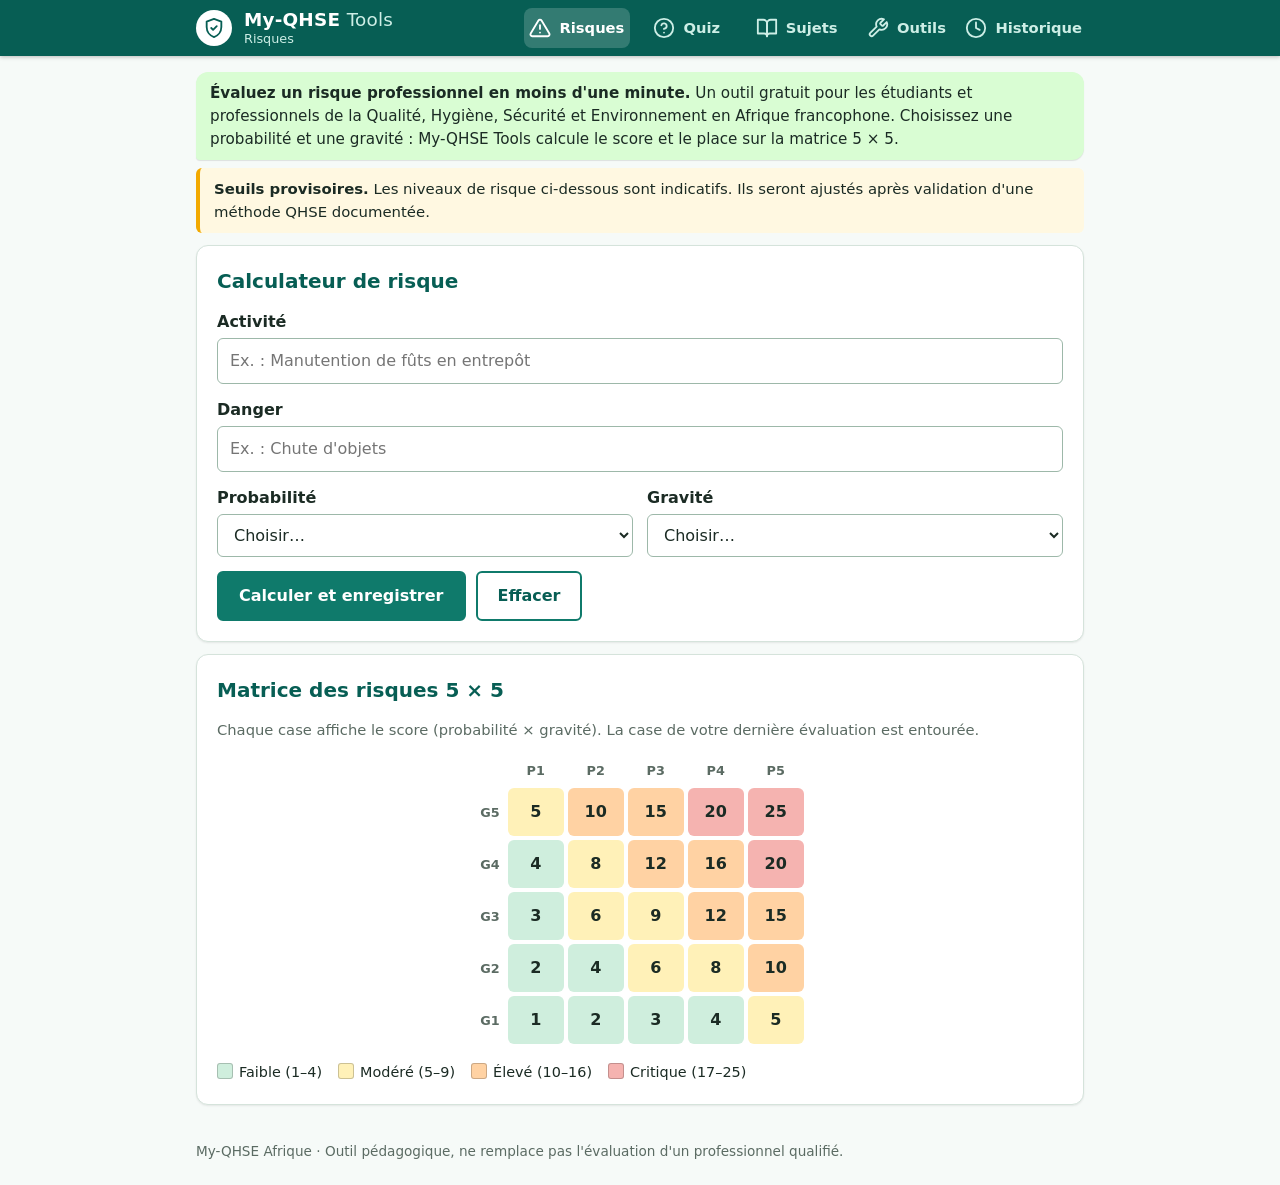
==== commit ced52283: "Add files via upload" ====
--- a/index.html
+++ b/index.html
@@ -5,173 +5,30 @@
   <meta name="viewport" content="width=device-width, initial-scale=1, viewport-fit=cover">
   <title>My-QHSE Tools – Calculateur de risques professionnels</title>
   <meta name="description" content="Outil gratuit d'évaluation des risques professionnels (matrice 5 × 5) pour les étudiants et professionnels QHSE.">
-  <meta name="theme-color" content="#ffffff">
-  <link rel="stylesheet" href="css/style.css">
-  <link rel="stylesheet" href="css/quiz.css">
-  <link rel="stylesheet" href="css/bibliotheque.css">
-  <link rel="stylesheet" href="css/outils.css">
-  <link rel="stylesheet" href="css/terrain.css">
-  <link rel="stylesheet" href="css/checklists.css">
-  <link rel="stylesheet" href="css/parametres.css">
-  <style id="style-menu">
-/* ==========================================================
-   Menu latéral (bouton 3 traits) : Liens, Historique, Paramètres
-   ========================================================== */
-.btn-menu {
-  appearance: none; flex: none; width: 44px; height: 44px; margin-left: -8px; border-radius: 50%;
-  background: transparent; color: var(--sur-entete); border: 0; cursor: pointer;
-  display: grid; place-items: center; -webkit-tap-highlight-color: transparent;
-}
-.btn-menu:hover { background: rgba(255,255,255,.14); }
-.btn-menu svg, .tiroir-fermer svg { width: 26px; height: 26px; fill: none; stroke: currentColor; stroke-width: 2.2; stroke-linecap: round; stroke-linejoin: round; }
-.btn-menu:focus-visible, .tiroir-fermer:focus-visible, .tiroir-item:focus-visible { outline: 3px solid #f2a900; outline-offset: 2px; }
-
-.tiroir-voile {
-  position: fixed; inset: 0; z-index: 90; background: rgba(0,0,0,.5);
-  opacity: 0; visibility: hidden;
-}
-.tiroir {
-  position: fixed; top: 0; bottom: 0; left: 0; z-index: 100;
-  width: min(84vw, 320px); display: flex; flex-direction: column;
-  background: var(--surface); color: var(--texte);
-  box-shadow: 4px 0 24px rgba(0,0,0,.3);
-  padding-bottom: env(safe-area-inset-bottom, 0px);
-  transform: translateX(-100%); visibility: hidden;
-}
-body.tiroir-ouvert .tiroir { transform: none; visibility: visible; }
-body.tiroir-ouvert .tiroir-voile { opacity: 1; visibility: visible; }
-body.tiroir-ouvert { overflow: hidden; }
-
-.tiroir-tete {
-  display: flex; align-items: center; gap: 12px;
-  padding: calc(14px + env(safe-area-inset-top, 0px)) 12px 14px 16px;
-  background: var(--vert-fonce); color: var(--sur-entete);
-}
-.tiroir-marque { flex: 1; font-size: 1.15rem; line-height: 1.2; }
-.tiroir-marque span { font-weight: 400; color: var(--sous-entete); }
-.tiroir-fermer {
-  appearance: none; flex: none; width: 44px; height: 44px; border-radius: 50%;
-  background: transparent; color: var(--sur-entete); border: 0; cursor: pointer; display: grid; place-items: center;
-}
-.tiroir-fermer:hover { background: rgba(255,255,255,.14); }
-
-.tiroir-liste { display: flex; flex-direction: column; padding: 10px 10px; gap: 2px; overflow-y: auto; }
-.tiroir-item {
-  appearance: none; font: inherit; font-size: 1.02rem; font-weight: 600; text-align: left; cursor: pointer;
-  display: flex; align-items: center; gap: 14px; width: 100%; min-height: 52px; padding: 0 12px;
-  background: transparent; color: var(--texte); border: 0; border-radius: 12px;
-  -webkit-tap-highlight-color: transparent;
-}
-.tiroir-item svg { width: 24px; height: 24px; flex: none; fill: none; stroke: var(--titre); stroke-width: 2; stroke-linecap: round; stroke-linejoin: round; }
-.tiroir-item span { flex: 1; }
-.tiroir-item .tiroir-fleche { width: 18px; height: 18px; stroke: var(--gris); stroke-width: 2.5; }
-.tiroir-item:hover { background: var(--vert-clair); }
-.tiroir-item[aria-current="page"] { background: var(--bulle); color: var(--titre); }
-
-/* Ordinateur : plus de roue dentée à droite, les onglets reprennent la place */
-@media (min-width: 820px) {
-  .onglets { right: max(16px, calc((100vw - 920px) / 2 + 16px)); }
-}
-@media (prefers-reduced-motion: no-preference) {
-  .tiroir { transition: transform .25s ease, visibility 0s linear .25s; }
-  body.tiroir-ouvert .tiroir { transition: transform .25s ease, visibility 0s; }
-  .tiroir-voile { transition: opacity .25s ease, visibility 0s linear .25s; }
-  body.tiroir-ouvert .tiroir-voile { transition: opacity .25s ease, visibility 0s; }
-}
-  </style>
-  <link rel="stylesheet" href="css/liens.css?v=2">
-  <link rel="stylesheet" href="css/documents.css?v=2">
-  <link rel="stylesheet" href="css/premium.css?v=6">
-  <!-- Préférences (langue, thème, couleur, taille) : appliquées avant l'affichage -->
-  <script src="js/parametres.js"></script>
+  <meta name="theme-color" content="#075e54">
+  <link rel="stylesheet" href="style.css">
+  <link rel="stylesheet" href="quiz.css">
+  <link rel="stylesheet" href="bibliotheque.css">
+  <link rel="stylesheet" href="outils.css">
+  <link rel="stylesheet" href="terrain.css">
 </head>
 <body>
-<svg xmlns="http://www.w3.org/2000/svg" aria-hidden="true" focusable="false" style="position:absolute;width:0;height:0;overflow:hidden">
-<symbol id="i-robot" viewBox="0 0 48 48"><circle cx="24" cy="24" r="23.25" style="fill:var(--ic-fond);stroke:var(--ic-trait);stroke-width:var(--ic-w,1);vector-effect:non-scaling-stroke"/><path d="M24 12.6v4" style="fill:none;stroke:var(--ic-l);stroke-width:2;stroke-linecap:round;stroke-linejoin:round"/><circle cx="24" cy="11" r="2.2" style="fill:var(--ic-j)"/><rect x="9.4" y="21.4" width="3.4" height="8.2" rx="1.7" style="fill:var(--ic-l)"/><rect x="35.2" y="21.4" width="3.4" height="8.2" rx="1.7" style="fill:var(--ic-l)"/><rect x="12" y="16.6" width="24" height="18.4" rx="5.2" style="fill:var(--ic-p)"/><rect x="15.4" y="20.2" width="17.2" height="11.2" rx="3.2" style="fill:var(--ic-e)"/><circle cx="20.4" cy="25" r="1.9" style="fill:var(--ic-t)"/><circle cx="27.6" cy="25" r="1.9" style="fill:var(--ic-t)"/><path d="M21.6 28.5h4.8" style="fill:none;stroke:var(--ic-t);stroke-width:1.4;stroke-linecap:round;stroke-linejoin:round"/><rect x="19" y="35" width="10" height="2.8" rx="1.4" style="fill:var(--ic-l)"/></symbol>
-<symbol id="i-matrice" viewBox="0 0 48 48"><circle cx="24" cy="24" r="23.25" style="fill:var(--ic-fond);stroke:var(--ic-trait);stroke-width:var(--ic-w,1);vector-effect:non-scaling-stroke"/><rect x="11.8" y="11.8" width="7.2" height="7.2" rx="1.8" style="fill:var(--ic-o)"/><rect x="20.4" y="11.8" width="7.2" height="7.2" rx="1.8" style="fill:var(--ic-r)"/><rect x="29.0" y="11.8" width="7.2" height="7.2" rx="1.8" style="fill:var(--ic-r)"/><rect x="11.8" y="20.4" width="7.2" height="7.2" rx="1.8" style="fill:var(--ic-j)"/><rect x="20.4" y="20.4" width="7.2" height="7.2" rx="1.8" style="fill:var(--ic-o)"/><rect x="29.0" y="20.4" width="7.2" height="7.2" rx="1.8" style="fill:var(--ic-r)"/><rect x="11.8" y="29.0" width="7.2" height="7.2" rx="1.8" style="fill:var(--ic-g)"/><rect x="20.4" y="29.0" width="7.2" height="7.2" rx="1.8" style="fill:var(--ic-j)"/><rect x="29.0" y="29.0" width="7.2" height="7.2" rx="1.8" style="fill:var(--ic-o)"/></symbol>
-<symbol id="i-quiz" viewBox="0 0 48 48"><circle cx="24" cy="24" r="23.25" style="fill:var(--ic-fond);stroke:var(--ic-trait);stroke-width:var(--ic-w,1);vector-effect:non-scaling-stroke"/><circle cx="24" cy="24" r="11.6" style="fill:var(--ic-p)"/><path d="M20.2 21a3.9 3.9 0 1 1 5.7 3.5c-1.3.7-1.9 1.5-1.9 2.8" style="fill:none;stroke:#fff;stroke-width:2.4;stroke-linecap:round;stroke-linejoin:round"/><circle cx="24" cy="31.4" r="1.5" style="fill:#fff"/><circle cx="33.4" cy="14.6" r="3.2" style="fill:var(--ic-j)"/></symbol>
-<symbol id="i-livre" viewBox="0 0 48 48"><circle cx="24" cy="24" r="23.25" style="fill:var(--ic-fond);stroke:var(--ic-trait);stroke-width:var(--ic-w,1);vector-effect:non-scaling-stroke"/><path d="M24 17.6c-2.3-1.8-5.7-2.5-9.9-2.3v16.4c4.2-.1 7.6.6 9.9 2.4z" style="fill:var(--ic-p)"/><path d="M24 17.6c2.3-1.8 5.7-2.5 9.9-2.3v16.4c-4.2-.1-7.6.6-9.9 2.4z" style="fill:var(--ic-t)"/><path d="M17 20.2h4.2M17 23.6h4.2M17 27h4.2M27 20.2h4.2M27 23.6h4.2M27 27h4.2" style="fill:none;stroke:#fff;stroke-width:1.3;stroke-linecap:round;stroke-linejoin:round"/><path d="M12.4 34.6h23.2" style="fill:none;stroke:var(--ic-l);stroke-width:1.8;stroke-linecap:round;stroke-linejoin:round"/></symbol>
-<symbol id="i-inspection" viewBox="0 0 48 48"><circle cx="24" cy="24" r="23.25" style="fill:var(--ic-fond);stroke:var(--ic-trait);stroke-width:var(--ic-w,1);vector-effect:non-scaling-stroke"/><circle cx="21.6" cy="21.6" r="9" style="fill:var(--ic-b);stroke:var(--ic-l);stroke-width:2.8"/><path d="M28.4 28.4l7 7" style="fill:none;stroke:var(--ic-l);stroke-width:3.6;stroke-linecap:round;stroke-linejoin:round"/><path d="M17.6 21.8l2.9 2.9 5.3-5.6" style="fill:none;stroke:var(--ic-p);stroke-width:2.4;stroke-linecap:round;stroke-linejoin:round"/></symbol>
-<symbol id="i-checklists" viewBox="0 0 48 48"><circle cx="24" cy="24" r="23.25" style="fill:var(--ic-fond);stroke:var(--ic-trait);stroke-width:var(--ic-w,1);vector-effect:non-scaling-stroke"/><rect x="13.2" y="12.4" width="21.6" height="25.6" rx="3.6" style="fill:var(--ic-p)"/><rect x="16.4" y="18.2" width="15.2" height="16.6" rx="1.8" style="fill:var(--ic-b)"/><rect x="18.8" y="9.8" width="10.4" height="6.4" rx="2.2" style="fill:var(--ic-pf)"/><circle cx="24" cy="12.9" r="1.1" style="fill:#fff"/><path d="M18.4 23.2l1.2 1.2 2.2-2.4" style="fill:none;stroke:var(--ic-t);stroke-width:1.5;stroke-linecap:round;stroke-linejoin:round"/><path d="M24.4 23.2h5.2" style="fill:none;stroke:#9DB8B0;stroke-width:1.6;stroke-linecap:round;stroke-linejoin:round"/><path d="M18.4 27.4l1.2 1.2 2.2-2.4" style="fill:none;stroke:var(--ic-t);stroke-width:1.5;stroke-linecap:round;stroke-linejoin:round"/><path d="M24.4 27.4h5.2" style="fill:none;stroke:#9DB8B0;stroke-width:1.6;stroke-linecap:round;stroke-linejoin:round"/><path d="M18.4 31.6l1.2 1.2 2.2-2.4" style="fill:none;stroke:var(--ic-t);stroke-width:1.5;stroke-linecap:round;stroke-linejoin:round"/><path d="M24.4 31.6h5.2" style="fill:none;stroke:#9DB8B0;stroke-width:1.6;stroke-linecap:round;stroke-linejoin:round"/></symbol>
-<symbol id="i-incident" viewBox="0 0 48 48"><circle cx="24" cy="24" r="23.25" style="fill:var(--ic-fond);stroke:var(--ic-trait);stroke-width:var(--ic-w,1);vector-effect:non-scaling-stroke"/><path d="M24 12.4l12.4 21.4c.5.9-.1 2-1.1 2H12.7c-1 0-1.6-1.1-1.1-2z" style="fill:var(--ic-j);stroke:var(--ic-pf);stroke-width:1.5;stroke-linejoin:round"/><path d="M24 19.6v7.2" style="fill:none;stroke:var(--ic-pf);stroke-width:2.6;stroke-linecap:round;stroke-linejoin:round"/><circle cx="24" cy="30.8" r="1.5" style="fill:var(--ic-pf)"/></symbol>
-<symbol id="i-casque" viewBox="0 0 48 48"><circle cx="24" cy="24" r="23.25" style="fill:var(--ic-fond);stroke:var(--ic-trait);stroke-width:var(--ic-w,1);vector-effect:non-scaling-stroke"/><path d="M12.4 30v-1.4c0-6.8 5-12 11.6-12s11.6 5.2 11.6 12V30z" style="fill:var(--ic-j);stroke:var(--ic-pf);stroke-width:1.3;stroke-linejoin:round"/><rect x="21.4" y="14.4" width="5.2" height="15.6" rx="2" style="fill:var(--ic-jf)"/><rect x="9.8" y="29.4" width="28.4" height="4.4" rx="2.2" style="fill:var(--ic-jf);stroke:var(--ic-pf);stroke-width:1.3"/><path d="M15.6 25.6c.5-3.1 2.2-5.4 4.6-6.6" style="fill:none;stroke:#fff;stroke-width:1.5;stroke-linecap:round;stroke-linejoin:round;opacity:.75"/></symbol>
-<symbol id="i-arete" viewBox="0 0 48 48"><circle cx="24" cy="24" r="23.25" style="fill:var(--ic-fond);stroke:var(--ic-trait);stroke-width:var(--ic-w,1);vector-effect:non-scaling-stroke"/><path d="M13.6 24h16" style="fill:none;stroke:var(--ic-l);stroke-width:2.4;stroke-linecap:round;stroke-linejoin:round"/><path d="M13.6 24l-4.4-4.8v9.6z" style="fill:var(--ic-l)"/><path d="M17.5 24l-3-6M17.5 24l-3 6" style="fill:none;stroke:var(--ic-t);stroke-width:2;stroke-linecap:round;stroke-linejoin:round"/><path d="M22.5 24l-3-6M22.5 24l-3 6" style="fill:none;stroke:var(--ic-t);stroke-width:2;stroke-linecap:round;stroke-linejoin:round"/><path d="M27.5 24l-3-6M27.5 24l-3 6" style="fill:none;stroke:var(--ic-t);stroke-width:2;stroke-linecap:round;stroke-linejoin:round"/><ellipse cx="34.6" cy="24" rx="5.4" ry="4.4" style="fill:var(--ic-p)"/><circle cx="36.6" cy="22.9" r="1.1" style="fill:#fff"/></symbol>
-<symbol id="i-glossaire" viewBox="0 0 48 48"><circle cx="24" cy="24" r="23.25" style="fill:var(--ic-fond);stroke:var(--ic-trait);stroke-width:var(--ic-w,1);vector-effect:non-scaling-stroke"/><rect x="15" y="12.4" width="18" height="23.2" rx="2.6" style="fill:var(--ic-p)"/><rect x="15" y="12.4" width="3.8" height="23.2" rx="1.9" style="fill:var(--ic-pf)"/><path d="M21.6 29.6l3.2-9.6 3.2 9.6M22.9 26.6h3.8" style="fill:none;stroke:#fff;stroke-width:1.8;stroke-linecap:round;stroke-linejoin:round"/><path d="M27.6 35.6v4.2l2.2-1.5 2.2 1.5v-4.2z" style="fill:var(--ic-j)"/></symbol>
-<symbol id="i-document" viewBox="0 0 48 48"><circle cx="24" cy="24" r="23.25" style="fill:var(--ic-fond);stroke:var(--ic-trait);stroke-width:var(--ic-w,1);vector-effect:non-scaling-stroke"/><path d="M17.4 12.4h9.4l6.6 6.6v15.6a2.6 2.6 0 0 1-2.6 2.6H17.4a2.6 2.6 0 0 1-2.6-2.6V15a2.6 2.6 0 0 1 2.6-2.6z" style="fill:var(--ic-p)"/><path d="M26.8 12.4v4.2a2.4 2.4 0 0 0 2.4 2.4h4.2z" style="fill:var(--ic-t)"/><path d="M18.6 24.4h10.8M18.6 28.4h10.8M18.6 32.2h6.4" style="fill:none;stroke:#fff;stroke-width:1.5;stroke-linecap:round;stroke-linejoin:round"/></symbol>
-<symbol id="i-bouclier" viewBox="0 0 48 48"><circle cx="24" cy="24" r="23.25" style="fill:var(--ic-fond);stroke:var(--ic-trait);stroke-width:var(--ic-w,1);vector-effect:non-scaling-stroke"/><path d="M24 11.6l10.6 3.8v7.6c0 6.5-4.3 11.7-10.6 14-6.3-2.3-10.6-7.5-10.6-14v-7.6z" style="fill:var(--ic-p)"/><path d="M19 24.2l3.7 3.7 6.6-7.2" style="fill:none;stroke:#fff;stroke-width:2.4;stroke-linecap:round;stroke-linejoin:round"/></symbol>
-<symbol id="i-feuille" viewBox="0 0 48 48"><circle cx="24" cy="24" r="23.25" style="fill:var(--ic-fond);stroke:var(--ic-trait);stroke-width:var(--ic-w,1);vector-effect:non-scaling-stroke"/><path d="M14.4 33.8C13.6 22.2 20 14.4 34.6 13.4c.6 14.6-6.6 22-16.4 21.2" style="fill:var(--ic-f)"/><path d="M14.6 35.4c3.2-7.4 8-12.4 15-15.8" style="fill:none;stroke:#fff;stroke-width:1.6;stroke-linecap:round;stroke-linejoin:round"/></symbol>
-<symbol id="i-sante" viewBox="0 0 48 48"><circle cx="24" cy="24" r="23.25" style="fill:var(--ic-fond);stroke:var(--ic-trait);stroke-width:var(--ic-w,1);vector-effect:non-scaling-stroke"/><path d="M24 35.4c-8.2-5.6-11.8-9.6-11.8-14.2 0-3.6 2.8-6.2 6-6.2 2.4 0 4.6 1.4 5.8 3.5 1.2-2.1 3.4-3.5 5.8-3.5 3.2 0 6 2.6 6 6.2 0 4.6-3.6 8.6-11.8 14.2z" style="fill:var(--ic-t)"/><path d="M24 19.4v8.4M19.8 23.6h8.4" style="fill:none;stroke:#fff;stroke-width:2.6;stroke-linecap:round;stroke-linejoin:round"/></symbol>
-<symbol id="i-cinq" viewBox="0 0 48 48"><circle cx="24" cy="24" r="23.25" style="fill:var(--ic-fond);stroke:var(--ic-trait);stroke-width:var(--ic-w,1);vector-effect:non-scaling-stroke"/><circle cx="24" cy="24" r="12.2" style="fill:var(--ic-j)"/><path d="M28.6 17.6h-7.2l-.8 6.2c1-.8 2.2-1.2 3.6-1.2 2.6 0 4.5 1.7 4.5 4.2s-2 4.2-4.8 4.2c-1.9 0-3.4-.7-4.5-2" style="fill:none;stroke:var(--ic-pf);stroke-width:2.6;stroke-linecap:round;stroke-linejoin:round"/></symbol>
-<symbol id="i-rapport" viewBox="0 0 48 48"><circle cx="24" cy="24" r="23.25" style="fill:var(--ic-fond);stroke:var(--ic-trait);stroke-width:var(--ic-w,1);vector-effect:non-scaling-stroke"/><path d="M17.4 12.4h9.4l6.6 6.6v15.6a2.6 2.6 0 0 1-2.6 2.6H17.4a2.6 2.6 0 0 1-2.6-2.6V15a2.6 2.6 0 0 1 2.6-2.6z" style="fill:var(--ic-b);stroke:var(--ic-pf);stroke-width:1.4;stroke-linejoin:round" /><path d="M26.8 12.4v4.2a2.4 2.4 0 0 0 2.4 2.4h4.2" style="fill:none;stroke:var(--ic-pf);stroke-width:1.4;stroke-linecap:round;stroke-linejoin:round"/><path d="M18.8 24h6M18.8 28h6" style="fill:none;stroke:var(--ic-p);stroke-width:1.6;stroke-linecap:round;stroke-linejoin:round"/><path d="M29.6 25.4v4.2" style="fill:none;stroke:var(--ic-r);stroke-width:2.2;stroke-linecap:round;stroke-linejoin:round"/><circle cx="29.6" cy="32.2" r="1.2" style="fill:var(--ic-r)"/></symbol>
-</svg>
-
-  <a class="skip" href="#calculateur" data-i18n="skip">Aller au calculateur</a>
+
+  <a class="skip" href="#calculateur">Aller au calculateur</a>
 
   <!-- ===== EN-TÊTE ===== -->
   <header class="barre-haut">
     <div class="wrap barre-in">
-      <button type="button" id="btn-menu" class="btn-menu" aria-label="Ouvrir le menu" data-i18n-aria="menu.ouvrir" aria-controls="tiroir" aria-expanded="false"><svg viewBox="0 0 24 24" aria-hidden="true" focusable="false"><path d="M4 7h16M4 12h16M4 17h16"/></svg></button>
       <span class="logo"><svg viewBox="0 0 24 24" aria-hidden="true" focusable="false"><path d="M12 2 4 5v6c0 5 3.4 9.4 8 11 4.6-1.6 8-6 8-11V5l-8-3z"/><path d="m9 12 2 2 4-4"/></svg></span>
       <div class="titres">
         <h1 class="brand">My-QHSE <span>Tools</span></h1>
-        <p id="titre-ecran" class="sous-titre">Accueil</p>
+        <p id="titre-ecran" class="sous-titre">Risques</p>
       </div>
     </div>
   </header>
 
-  <!-- ===== MENU LATÉRAL (3 traits) ===== -->
-  <div class="tiroir-voile" id="tiroir-voile"></div>
-  <aside class="tiroir" id="tiroir" aria-label="Menu" data-i18n-aria="menu.titre">
-    <div class="tiroir-tete">
-      <span class="logo"><svg viewBox="0 0 24 24" aria-hidden="true" focusable="false"><path d="M12 2 4 5v6c0 5 3.4 9.4 8 11 4.6-1.6 8-6 8-11V5l-8-3z"/><path d="m9 12 2 2 4-4"/></svg></span>
-      <strong class="tiroir-marque">My-QHSE <span>Tools</span></strong>
-      <button type="button" class="tiroir-fermer" id="tiroir-fermer" aria-label="Fermer le menu" data-i18n-aria="menu.fermer"><svg viewBox="0 0 24 24" aria-hidden="true" focusable="false"><path d="M6 6l12 12M18 6 6 18"/></svg></button>
-    </div>
-    <nav class="tiroir-liste" aria-label="Menu">
-      <button type="button" class="tiroir-item" data-ecran="liens"><svg viewBox="0 0 24 24" aria-hidden="true" focusable="false"><path d="M10 13a5 5 0 0 0 7.54.54l3-3a5 5 0 0 0-7.07-7.07l-1.72 1.71"/><path d="M14 11a5 5 0 0 0-7.54-.54l-3 3a5 5 0 0 0 7.07 7.07l1.71-1.71"/></svg><span data-i18n="nav.liens">Liens</span><svg class="tiroir-fleche" viewBox="0 0 24 24" aria-hidden="true" focusable="false"><path d="m9 6 6 6-6 6"/></svg></button>
-      <button type="button" class="tiroir-item" data-ecran="historique"><svg viewBox="0 0 24 24" aria-hidden="true" focusable="false"><circle cx="12" cy="12" r="10"/><path d="M12 6v6l4 2"/></svg><span data-i18n="nav.historique">Historique</span><svg class="tiroir-fleche" viewBox="0 0 24 24" aria-hidden="true" focusable="false"><path d="m9 6 6 6-6 6"/></svg></button>
-      <button type="button" class="tiroir-item" data-ecran="parametres"><svg viewBox="0 0 24 24" aria-hidden="true" focusable="false"><circle cx="12" cy="12" r="3"/><path d="M19.4 15a1.65 1.65 0 0 0 .33 1.82l.06.06a2 2 0 1 1-2.83 2.83l-.06-.06a1.65 1.65 0 0 0-1.82-.33 1.65 1.65 0 0 0-1 1.51V21a2 2 0 1 1-4 0v-.09a1.65 1.65 0 0 0-1-1.51 1.65 1.65 0 0 0-1.82.33l-.06.06a2 2 0 1 1-2.83-2.83l.06-.06a1.65 1.65 0 0 0 .33-1.82 1.65 1.65 0 0 0-1.51-1H3a2 2 0 1 1 0-4h.09a1.65 1.65 0 0 0 1.51-1 1.65 1.65 0 0 0-.33-1.82l-.06-.06a2 2 0 1 1 2.83-2.83l.06.06a1.65 1.65 0 0 0 1.82.33h0a1.65 1.65 0 0 0 1-1.51V3a2 2 0 1 1 4 0v.09a1.65 1.65 0 0 0 1 1.51h0a1.65 1.65 0 0 0 1.82-.33l.06-.06a2 2 0 1 1 2.83 2.83l-.06.06a1.65 1.65 0 0 0-.33 1.82v0a1.65 1.65 0 0 0 1.51 1H21a2 2 0 1 1 0 4h-.09a1.65 1.65 0 0 0-1.51 1z"/></svg><span data-i18n="titre.parametres">Paramètres</span><svg class="tiroir-fleche" viewBox="0 0 24 24" aria-hidden="true" focusable="false"><path d="m9 6 6 6-6 6"/></svg></button>
-    </nav>
-  </aside>
-
   <main class="wrap app">
-    <div class="ecran" id="ecran-accueil">
-      <section class="accueil-hero" aria-labelledby="t-accueil">
-        <span class="accueil-badge" data-i18n="acc.badge">QHSE · Afrique francophone</span>
-        <h2 id="t-accueil" class="accueil-titre" data-i18n="acc.titre">Bienvenue sur My-QHSE Tools</h2>
-        <p data-i18n="acc.texte">Évaluez un risque, révisez avec les quiz et gardez vos outils QHSE à portée de main, même sur un téléphone peu puissant.</p>
-        <div class="actions">
-          <a class="btn btn-clair" href="#risques" data-i18n="acc.btn.risque">Évaluer un risque</a>
-          <a class="btn btn-contour" href="#quiz" data-i18n="acc.btn.quiz">Faire un quiz</a>
-        </div>
-      </section>
-
-      <h2 class="accueil-h" data-i18n="acc.outils">Vos outils</h2>
-      <ul class="accueil-grille">
-        <li class="carte-large"><a class="carte-outil carte-assistant" href="#assistant"><span class="carte-ico"><svg class="ico-act" width="36" height="36" viewBox="0 0 48 48" aria-hidden="true" focusable="false"><use href="#i-robot"/></svg></span><span class="carte-txt"><span class="carte-t" data-i18n="acc.assistant.t">Assistant QHSE</span><span class="carte-d" data-i18n="acc.assistant.d">Posez vos questions, réponse par IA</span></span></a></li>
-        <li><a class="carte-outil carte-risque" href="#risques"><span class="carte-ico"><svg class="ico-act" width="36" height="36" viewBox="0 0 48 48" aria-hidden="true" focusable="false"><use href="#i-matrice"/></svg></span><span class="carte-t" data-i18n="acc.risques.t">Calculateur de risque</span><span class="carte-d" data-i18n="acc.risques.d">Score et matrice 5 × 5</span></a></li>
-        <li><a class="carte-outil" href="#quiz"><span class="carte-ico"><svg class="ico-act" width="36" height="36" viewBox="0 0 48 48" aria-hidden="true" focusable="false"><use href="#i-quiz"/></svg></span><span class="carte-t" data-i18n="acc.quiz.t">Quiz QHSE</span><span class="carte-d" data-i18n="acc.quiz.d">Testez vos connaissances</span></a></li>
-        <li><a class="carte-outil" href="#sujets"><span class="carte-ico"><svg class="ico-act" width="36" height="36" viewBox="0 0 48 48" aria-hidden="true" focusable="false"><use href="#i-livre"/></svg></span><span class="carte-t" data-i18n="acc.sujets.t">Sujets</span><span class="carte-d" data-i18n="acc.sujets.d">Cours et fiches à lire</span></a></li>
-        <li><a class="carte-outil" href="#inspection"><span class="carte-ico"><svg class="ico-act" width="36" height="36" viewBox="0 0 48 48" aria-hidden="true" focusable="false"><use href="#i-inspection"/></svg></span><span class="carte-t" data-i18n="acc.inspection.t">Inspection</span><span class="carte-d" data-i18n="acc.inspection.d">Contrôles sur le terrain</span></a></li>
-        <li><a class="carte-outil" href="#checklists"><span class="carte-ico"><svg class="ico-act" width="36" height="36" viewBox="0 0 48 48" aria-hidden="true" focusable="false"><use href="#i-checklists"/></svg></span><span class="carte-t" data-i18n="acc.checklists.t">Checklists</span><span class="carte-d" data-i18n="acc.checklists.d">Listes de vérification</span></a></li>
-        <li><a class="carte-outil" href="#incident"><span class="carte-ico"><svg class="ico-act" width="36" height="36" viewBox="0 0 48 48" aria-hidden="true" focusable="false"><use href="#i-incident"/></svg></span><span class="carte-t" data-i18n="acc.incident.t">Incident</span><span class="carte-d" data-i18n="acc.incident.d">Déclarer et suivre</span></a></li>
-        <li><a class="carte-outil" href="#epi"><span class="carte-ico"><svg class="ico-act" width="36" height="36" viewBox="0 0 48 48" aria-hidden="true" focusable="false"><use href="#i-casque"/></svg></span><span class="carte-t" data-i18n="acc.epi.t">Registre EPI</span><span class="carte-d" data-i18n="acc.epi.d">Équipements de protection</span></a></li>
-        <li><a class="carte-outil" href="#causes"><span class="carte-ico"><svg class="ico-act" width="36" height="36" viewBox="0 0 48 48" aria-hidden="true" focusable="false"><use href="#i-arete"/></svg></span><span class="carte-t" data-i18n="acc.causes.t">Analyse des causes</span><span class="carte-d" data-i18n="acc.causes.d">5 pourquoi et Ishikawa</span></a></li>
-        <li><a class="carte-outil" href="#glossaire"><span class="carte-ico"><svg class="ico-act" width="36" height="36" viewBox="0 0 48 48" aria-hidden="true" focusable="false"><use href="#i-glossaire"/></svg></span><span class="carte-t" data-i18n="acc.glossaire.t">Glossaire</span><span class="carte-d" data-i18n="acc.glossaire.d">Termes QHSE</span></a></li>
-        <li><a class="carte-outil" href="#documents"><span class="carte-ico"><svg class="ico-act" width="36" height="36" viewBox="0 0 48 48" aria-hidden="true" focusable="false"><use href="#i-document"/></svg></span><span class="carte-t" data-i18n="acc.documents.t">Documents</span><span class="carte-d" data-i18n="acc.documents.d">Modèles et guides</span></a></li>
-      </ul>
-
-      <section class="card accueil-activite" aria-labelledby="t-activite">
-        <h2 id="t-activite" data-i18n="acc.activite">Votre activité sur cet appareil</h2>
-        <div class="accueil-stats">
-          <div class="stat"><b id="accueil-n-risques">0</b><span data-i18n="acc.n.risques">Évaluations de risque</span></div>
-          <div class="stat"><b id="accueil-n-quiz">0</b><span data-i18n="acc.n.quiz">Quiz enregistrés</span></div>
-        </div>
-        <p class="aide"><a href="#historique" data-i18n="acc.historique">Voir l'historique</a></p>
-      </section>
-    </div>
-
-    <div class="ecran" id="ecran-risques" hidden>
+    <div class="ecran" id="ecran-risques">
       <div class="intro bulle"><strong>Évaluez un risque professionnel en moins d'une minute.</strong> Un outil gratuit pour les étudiants et professionnels de la Qualité, Hygiène, Sécurité et Environnement en Afrique francophone. Choisissez une probabilité et une gravité : My-QHSE Tools calcule le score et le place sur la matrice 5 × 5.</div>
       <p class="notice" role="note">
         <strong>Seuils provisoires.</strong> Les niveaux de risque ci-dessous sont indicatifs. Ils seront ajustés après validation d'une méthode QHSE documentée.
@@ -245,65 +102,21 @@
     </div>
 
     <div class="ecran" id="ecran-outils" hidden>
-      <div class="intro bulle" data-i18n="outils.intro">Choisissez un outil : chacun s'ouvre dans sa propre page.</div>
-      <ul class="accueil-grille">
-        <li class="carte-large"><a class="carte-outil carte-assistant" href="#assistant"><span class="carte-ico"><svg class="ico-act" width="36" height="36" viewBox="0 0 48 48" aria-hidden="true" focusable="false"><use href="#i-robot"/></svg></span><span class="carte-txt"><span class="carte-t" data-i18n="acc.assistant.t">Assistant QHSE</span><span class="carte-d" data-i18n="acc.assistant.d">Posez vos questions, réponse par IA</span></span></a></li>
-        <li><a class="carte-outil" href="#inspection"><span class="carte-ico"><svg class="ico-act" width="36" height="36" viewBox="0 0 48 48" aria-hidden="true" focusable="false"><use href="#i-inspection"/></svg></span><span class="carte-t" data-i18n="acc.inspection.t">Inspection</span><span class="carte-d" data-i18n="acc.inspection.d">Contrôles sur le terrain</span></a></li>
-        <li><a class="carte-outil" href="#checklists"><span class="carte-ico"><svg class="ico-act" width="36" height="36" viewBox="0 0 48 48" aria-hidden="true" focusable="false"><use href="#i-checklists"/></svg></span><span class="carte-t" data-i18n="acc.checklists.t">Checklists</span><span class="carte-d" data-i18n="acc.checklists.d">Listes de vérification</span></a></li>
-        <li><a class="carte-outil" href="#incident"><span class="carte-ico"><svg class="ico-act" width="36" height="36" viewBox="0 0 48 48" aria-hidden="true" focusable="false"><use href="#i-incident"/></svg></span><span class="carte-t" data-i18n="acc.incident.t">Incident</span><span class="carte-d" data-i18n="acc.incident.d">Déclarer et suivre</span></a></li>
-        <li><a class="carte-outil" href="#epi"><span class="carte-ico"><svg class="ico-act" width="36" height="36" viewBox="0 0 48 48" aria-hidden="true" focusable="false"><use href="#i-casque"/></svg></span><span class="carte-t" data-i18n="acc.epi.t">Registre EPI</span><span class="carte-d" data-i18n="acc.epi.d">Équipements de protection</span></a></li>
-        <li><a class="carte-outil" href="#causes"><span class="carte-ico"><svg class="ico-act" width="36" height="36" viewBox="0 0 48 48" aria-hidden="true" focusable="false"><use href="#i-arete"/></svg></span><span class="carte-t" data-i18n="acc.causes.t">Analyse des causes</span><span class="carte-d" data-i18n="acc.causes.d">5 pourquoi et Ishikawa</span></a></li>
-        <li><a class="carte-outil" href="#glossaire"><span class="carte-ico"><svg class="ico-act" width="36" height="36" viewBox="0 0 48 48" aria-hidden="true" focusable="false"><use href="#i-glossaire"/></svg></span><span class="carte-t" data-i18n="acc.glossaire.t">Glossaire</span><span class="carte-d" data-i18n="acc.glossaire.d">Termes QHSE</span></a></li>
-      </ul>
-    </div>
-
-    <div class="ecran" id="ecran-inspection" hidden>
-      <a class="retour-outils" href="#outils"><svg width="20" height="20" viewBox="0 0 24 24" aria-hidden="true" focusable="false"><path d="m15 18-6-6 6-6"/></svg><span data-i18n="outils.retour">Retour aux outils</span></a>
-      <section id="inspection" class="card" aria-labelledby="t-ins">
-        <h2 id="t-ins">Inspection sécurité</h2>
-        <p class="aide">Parcourez la checklist, notez les points non conformes et joignez des photos.</p>
-        <div id="inspection-zone"></div>
-      </section>
-    </div>
-
-    <div class="ecran" id="ecran-checklists" hidden>
-      <a class="retour-outils" href="#outils"><svg width="20" height="20" viewBox="0 0 24 24" aria-hidden="true" focusable="false"><path d="m15 18-6-6 6-6"/></svg><span data-i18n="outils.retour">Retour aux outils</span></a>
-      <section id="checklists" class="card" aria-labelledby="t-ck">
-        <h2 id="t-ck">Checklists et exercices QHSE</h2>
-        <div id="checklists-zone"><p class="aide">Chargement… Vérifiez que checklists.js et les fichiers checklists-data-1/2/3.js sont dans le même dossier que index.html.</p></div>
-      </section>
-    </div>
-
-    <div class="ecran" id="ecran-incident" hidden>
-      <a class="retour-outils" href="#outils"><svg width="20" height="20" viewBox="0 0 24 24" aria-hidden="true" focusable="false"><path d="m15 18-6-6 6-6"/></svg><span data-i18n="outils.retour">Retour aux outils</span></a>
-      <section id="incident" class="card" aria-labelledby="t-inc">
-        <h2 id="t-inc">Rapport d'incident</h2>
-        <p class="aide">Déclarez un incident ou un quasi-accident, avec photos. Tout est enregistré sur votre appareil.</p>
-        <div id="incident-zone"><p class="aide">Chargement… Vérifiez que terrain.js est dans le même dossier que index.html.</p></div>
-      </section>
-    </div>
-
-    <div class="ecran" id="ecran-epi" hidden>
-      <a class="retour-outils" href="#outils"><svg width="20" height="20" viewBox="0 0 24 24" aria-hidden="true" focusable="false"><path d="m15 18-6-6 6-6"/></svg><span data-i18n="outils.retour">Retour aux outils</span></a>
-      <section id="epi" class="card" aria-labelledby="t-epi">
-        <h2 id="t-epi">Registre des EPI et formations</h2>
-        <p class="aide">Suivez les dates d'expiration : les fiches passent en orange 30 jours avant, puis en rouge.</p>
-        <div id="epi-zone"></div>
-      </section>
-    </div>
-
-    <div class="ecran" id="ecran-causes" hidden>
-      <a class="retour-outils" href="#outils"><svg width="20" height="20" viewBox="0 0 24 24" aria-hidden="true" focusable="false"><path d="m15 18-6-6 6-6"/></svg><span data-i18n="outils.retour">Retour aux outils</span></a>
+      <div class="outils-choix" role="group" aria-label="Choisir un outil">
+        <button type="button" class="btn" data-outil="causes" aria-pressed="true">Analyse des causes</button>
+        <button type="button" class="btn btn-sec" data-outil="glossaire" aria-pressed="false">Glossaire</button>
+        <button type="button" class="btn btn-sec" data-outil="incident" aria-pressed="false">Incident</button>
+        <button type="button" class="btn btn-sec" data-outil="inspection" aria-pressed="false">Inspection</button>
+        <button type="button" class="btn btn-sec" data-outil="epi" aria-pressed="false">Registre EPI</button>
+      </div>
+
       <section id="causes" class="card" aria-labelledby="t-causes">
         <h2 id="t-causes">Analyse des causes : 5 pourquoi et Ishikawa</h2>
         <p class="aide">Les données restent dans votre navigateur et disparaissent au rechargement de la page.</p>
         <div id="causes-zone"><p class="aide">Chargement… Si ce message reste affiché, vérifiez que causes.js est dans le même dossier que index.html.</p></div>
       </section>
-    </div>
-
-    <div class="ecran" id="ecran-glossaire" hidden>
-      <a class="retour-outils" href="#outils"><svg width="20" height="20" viewBox="0 0 24 24" aria-hidden="true" focusable="false"><path d="m15 18-6-6 6-6"/></svg><span data-i18n="outils.retour">Retour aux outils</span></a>
-      <section id="glossaire" class="card" aria-labelledby="t-gloss">
+
+      <section id="glossaire" class="card" aria-labelledby="t-gloss" hidden>
         <h2 id="t-gloss">Glossaire QHSE</h2>
         <p class="aide">Sigles et termes essentiels. Touchez un terme pour lire sa définition.</p>
         <div class="field">
@@ -314,79 +127,23 @@
         <div id="gl-liste"></div>
         <p id="gl-vide" class="aide" hidden>Aucun terme ne correspond à votre recherche.</p>
       </section>
-    </div>
-
-    <div class="ecran" id="ecran-assistant" hidden>
-      <a class="retour-outils" href="#outils"><svg width="20" height="20" viewBox="0 0 24 24" aria-hidden="true" focusable="false"><path d="m15 18-6-6 6-6"/></svg><span data-i18n="outils.retour">Retour aux outils</span></a>
-      <section id="assistant" class="card" aria-labelledby="t-assistant">
-        <h2 id="t-assistant" data-i18n="ia.titre">Assistant QHSE</h2>
-        <p class="aide" data-i18n="ia.intro">Posez une question sur la prévention des risques, les normes ISO, l'hygiène ou l'environnement. Chaque question est indépendante.</p>
-        <p class="notice" data-i18n="ia.avert">Réponse générée par une IA : à vérifier. Ne saisissez pas de données personnelles. Elle ne remplace pas l'évaluation d'un professionnel qualifié.</p>
-        <div class="ia-suggestions" role="group" aria-label="Exemples de questions">
-          <button type="button" class="ia-chip" data-i18n="ia.s1">Quelle différence entre danger et risque ?</button>
-          <button type="button" class="ia-chip" data-i18n="ia.s2">Comment rédiger une bonne action corrective ?</button>
-          <button type="button" class="ia-chip" data-i18n="ia.s3">Que contrôler lors d'une inspection incendie ?</button>
-          <button type="button" class="ia-chip" data-i18n="ia.s4">À quoi sert la norme ISO 45001 ?</button>
-        </div>
-        <label for="ia-question" data-i18n="ia.label">Votre question</label>
-        <textarea id="ia-question" rows="4" maxlength="600" autocomplete="off"></textarea>
-        <p class="ia-compteur"><span id="ia-n">0</span> / 600</p>
-        <div class="actions">
-          <button type="button" class="btn" id="ia-envoyer" data-i18n="ia.envoyer">Poser la question</button>
-          <button type="button" class="btn btn-sec" id="ia-effacer" data-i18n="ia.effacer">Effacer</button>
-        </div>
-        <p id="ia-statut" class="aide ia-statut" role="status" aria-live="polite"></p>
-      </section>
-      <div id="ia-reponses" aria-live="polite"></div>
-    </div>
-
-    <div class="ecran" id="ecran-documents" hidden>
-      <section id="documents" class="card" aria-labelledby="t-doc">
-        <h2 id="t-doc" data-i18n="titre.documents">Bibliothèque de documents</h2>
-        <div id="doc-zone-liste">
-          <p class="aide" data-i18n="doc.aide">Consultez les documents Word et Excel directement dans l’application, sans les télécharger.</p>
-          <div class="field">
-            <label for="doc-recherche">Rechercher un document</label>
-            <input id="doc-recherche" type="search" placeholder="Ex. : audit, procédure, registre" autocomplete="off">
-          </div>
-          <div id="doc-categories" class="doc-categories" role="group" aria-label="Catégories" hidden></div>
-          <p id="doc-compte" class="aide" aria-live="polite"></p>
-          <ul id="doc-liste" class="doc-liste"></ul>
-          <p id="doc-vide" class="aide" hidden></p>
-          <div class="doc-local">
-            <button type="button" class="btn btn-sec" id="doc-ouvrir-local">Ouvrir un fichier de mon appareil</button>
-            <input type="file" id="doc-fichier" hidden>
-            <p class="aide">Word (.docx), Excel (.xlsx) et PDF. Le fichier est lu sur votre appareil, il n’est envoyé nulle part.</p>
-          </div>
-          <div id="doc-admin" class="doc-admin" hidden>
-            <div id="doc-admin-actif" class="doc-admin-actif" hidden>
-              <span>Mode administrateur activé</span>
-              <button type="button" class="btn btn-sec" id="doc-admin-verrou">Verrouiller</button>
-            </div>
-            <button type="button" class="doc-admin-lien" id="doc-admin-ouvrir" aria-expanded="false" aria-controls="doc-admin-form">Accès administrateur</button>
-            <div id="doc-admin-form" class="doc-admin-form" hidden>
-              <label for="doc-admin-code">Code administrateur</label>
-              <input id="doc-admin-code" type="password" autocomplete="off" autocapitalize="characters" spellcheck="false" placeholder="XXXX-XXXX-XXXX-XXXX">
-              <button type="button" class="btn" id="doc-admin-valider">Déverrouiller</button>
-              <p id="doc-admin-msg" class="doc-etat" role="status"></p>
-            </div>
-          </div>
-        </div>
-        <div id="doc-lecture" hidden>
-          <div class="doc-barre">
-            <button type="button" class="btn btn-sec" id="doc-retour">← Retour à la liste</button>
-            <div class="doc-zoom" role="group" aria-label="Taille du texte du document">
-              <button type="button" id="doc-moins" aria-label="Réduire le texte du document">A−</button>
-              <button type="button" id="doc-plus" aria-label="Agrandir le texte du document">A+</button>
-            </div>
-          </div>
-          <h3 id="doc-titre" tabindex="-1"></h3>
-          <p id="doc-meta" class="aide"></p>
-          <div id="doc-onglets" class="xl-onglets" role="tablist" aria-label="Feuilles du classeur" hidden></div>
-          <p id="doc-etat" class="doc-etat" role="status"></p>
-          <button type="button" class="btn btn-sec" id="doc-reessayer" hidden>Réessayer</button>
-          <div id="doc-page" class="doc-page"></div>
-        </div>
+
+      <section id="incident" class="card" aria-labelledby="t-inc" hidden>
+        <h2 id="t-inc">Rapport d'incident</h2>
+        <p class="aide">Déclarez un incident ou un quasi-accident, avec photos. Tout est enregistré sur votre appareil.</p>
+        <div id="incident-zone"><p class="aide">Chargement… Vérifiez que terrain.js est dans le même dossier que index.html.</p></div>
+      </section>
+
+      <section id="inspection" class="card" aria-labelledby="t-ins" hidden>
+        <h2 id="t-ins">Inspection sécurité</h2>
+        <p class="aide">Parcourez la checklist, notez les points non conformes et joignez des photos.</p>
+        <div id="inspection-zone"></div>
+      </section>
+
+      <section id="epi" class="card" aria-labelledby="t-epi" hidden>
+        <h2 id="t-epi">Registre des EPI et formations</h2>
+        <p class="aide">Suivez les dates d'expiration : les fiches passent en orange 30 jours avant, puis en rouge.</p>
+        <div id="epi-zone"></div>
       </section>
     </div>
 
@@ -410,255 +167,92 @@
         <p id="vide" class="aide">Aucune évaluation pour l'instant. Remplissez le calculateur ci-dessus.</p>
         <button id="vider" type="button" class="btn btn-sec" hidden>Vider la liste</button>
       </section>
-
-      <section class="card" aria-labelledby="t-hist-quiz">
-        <h2 id="t-hist-quiz">Historique des quiz</h2>
-        <p class="aide">Vos quiz sont enregistrés sur cet appareil, même arrêtés en cours de route. Touchez « Relire » pour revoir les corrections.</p>
-        <div id="hist-quiz-liste"></div>
-      </section>
-    </div>
-
-    <div class="ecran" id="ecran-liens" hidden>
-      <section id="liens" class="liens-hero" aria-labelledby="t-liens">
-        <div class="liens-id">
-          <img class="liens-logo" width="104" height="104" alt="Logo My-QHSE Afrique : mascotte casquée devant la carte de l’Afrique">
-          <div>
-            <h2 id="t-liens">MY(QHSE)-AFRIQUE</h2>
-            <p class="liens-meta" data-i18n="liens.meta">Chaîne WhatsApp · plus de 1 200 abonnés</p>
-          </div>
-        </div>
-        <p class="liens-texte" data-i18n="liens.texte">Actualités, bonnes pratiques et conseils en qualité, hygiène, sécurité et environnement, pour les professionnels et les passionnés du BTP, des mines et de l’industrie chimique.</p>
-        <div class="liens-hero-actions">
-          <a class="btn-clair" href="https://whatsapp.com/channel/0029Vb7h34L3QxS3fL5i1c3Q" target="_blank" rel="noopener noreferrer"><svg viewBox="0 0 24 24" aria-hidden="true" focusable="false"><path d="M21 11.5a8.38 8.38 0 0 1-.9 3.8 8.5 8.5 0 0 1-7.6 4.7 8.38 8.38 0 0 1-3.8-.9L3 21l1.9-5.7a8.38 8.38 0 0 1-.9-3.8 8.5 8.5 0 0 1 4.7-7.6 8.38 8.38 0 0 1 3.8-.9h.5a8.48 8.48 0 0 1 8 8v.5z"/></svg><span data-i18n="liens.suivre">Suivre la chaîne WhatsApp</span></a>
-          <a class="btn-contour" href="https://chat.whatsapp.com/EFci0vu3qlZ71zicjbSooZ" target="_blank" rel="noopener noreferrer"><svg viewBox="0 0 24 24" aria-hidden="true" focusable="false"><path d="M21 11.5a8.38 8.38 0 0 1-.9 3.8 8.5 8.5 0 0 1-7.6 4.7 8.38 8.38 0 0 1-3.8-.9L3 21l1.9-5.7a8.38 8.38 0 0 1-.9-3.8 8.5 8.5 0 0 1 4.7-7.6 8.38 8.38 0 0 1 3.8-.9h.5a8.48 8.48 0 0 1 8 8v.5z"/></svg><span data-i18n="liens.rejoindre">Rejoindre les groupes WhatsApp</span></a>
-          <button type="button" class="btn-contour" id="liens-partager"><svg viewBox="0 0 24 24" aria-hidden="true" focusable="false"><circle cx="18" cy="5" r="3"/><circle cx="6" cy="12" r="3"/><circle cx="18" cy="19" r="3"/><path d="m8.59 13.51 6.83 3.98M15.41 6.51l-6.82 3.98"/></svg><span data-i18n="liens.partager">Partager cette page</span></button>
-        </div>
-      </section>
-
-      <section class="liens-groupe" aria-labelledby="t-lg1">
-        <h3 id="t-lg1" data-i18n="liens.g1">Rejoindre la communauté</h3>
-        <ul class="liens-liste">
-          <li><a class="lien-ligne" href="https://whatsapp.com/channel/0029Vb7h34L3QxS3fL5i1c3Q" target="_blank" rel="noopener noreferrer">
-            <span class="lien-pastille" data-reseau="whatsapp"><svg viewBox="0 0 24 24" aria-hidden="true" focusable="false"><path d="M21 11.5a8.38 8.38 0 0 1-.9 3.8 8.5 8.5 0 0 1-7.6 4.7 8.38 8.38 0 0 1-3.8-.9L3 21l1.9-5.7a8.38 8.38 0 0 1-.9-3.8 8.5 8.5 0 0 1 4.7-7.6 8.38 8.38 0 0 1 3.8-.9h.5a8.48 8.48 0 0 1 8 8v.5z"/></svg></span>
-            <span class="lien-corps"><strong data-i18n="liens.canal">Chaîne WhatsApp</strong><span data-i18n="liens.canal.d">Actualités et conseils QHSE, directement sur votre téléphone.</span><span class="lien-adresse">whatsapp.com/channel</span></span>
-            <svg class="lien-fleche" viewBox="0 0 24 24" aria-hidden="true" focusable="false"><path d="m9 6 6 6-6 6"/></svg>
-          </a></li>
-          <li><a class="lien-ligne" href="https://chat.whatsapp.com/EFci0vu3qlZ71zicjbSooZ" target="_blank" rel="noopener noreferrer">
-            <span class="lien-pastille" data-reseau="whatsapp"><svg viewBox="0 0 24 24" aria-hidden="true" focusable="false"><path d="M17 21v-2a4 4 0 0 0-4-4H5a4 4 0 0 0-4 4v2"/><circle cx="9" cy="7" r="4"/><path d="M23 21v-2a4 4 0 0 0-3-3.87M16 3.13a4 4 0 0 1 0 7.75"/></svg></span>
-            <span class="lien-corps"><strong data-i18n="liens.wa">Groupes WhatsApp</strong><span data-i18n="liens.wa.d">Échangez avec d’autres professionnels et étudiants QHSE.</span><span class="lien-adresse">chat.whatsapp.com</span></span>
-            <svg class="lien-fleche" viewBox="0 0 24 24" aria-hidden="true" focusable="false"><path d="m9 6 6 6-6 6"/></svg>
-          </a></li>
-          <li><a class="lien-ligne" href="https://www.facebook.com/profile.php?id=61579781634820" target="_blank" rel="noopener noreferrer">
-            <span class="lien-pastille" data-reseau="facebook"><svg viewBox="0 0 24 24" aria-hidden="true" focusable="false"><path d="M18 2h-3a5 5 0 0 0-5 5v3H7v4h3v8h4v-8h3l1-4h-4V7a1 1 0 0 1 1-1h3z"/></svg></span>
-            <span class="lien-corps"><strong data-i18n="liens.fb">Page Facebook</strong><span data-i18n="liens.fb.d">Retrouvez nos publications et nos actualités · 7 540 abonnés.</span><span class="lien-adresse">facebook.com</span></span>
-            <svg class="lien-fleche" viewBox="0 0 24 24" aria-hidden="true" focusable="false"><path d="m9 6 6 6-6 6"/></svg>
-          </a></li>
-          <li><a class="lien-ligne" href="https://youtube.com/@my-qhse" target="_blank" rel="noopener noreferrer">
-            <span class="lien-pastille" data-reseau="youtube"><svg viewBox="0 0 24 24" aria-hidden="true" focusable="false"><path d="M22.54 6.42a2.78 2.78 0 0 0-1.94-2C18.88 4 12 4 12 4s-6.88 0-8.6.46a2.78 2.78 0 0 0-1.94 2A29 29 0 0 0 1 11.75a29 29 0 0 0 .46 5.33A2.78 2.78 0 0 0 3.4 19c1.72.46 8.6.46 8.6.46s6.88 0 8.6-.46a2.78 2.78 0 0 0 1.94-2 29 29 0 0 0 .46-5.25 29 29 0 0 0-.46-5.33z"/><path d="m9.75 15.02 5.75-3.27-5.75-3.27z"/></svg></span>
-            <span class="lien-corps"><strong data-i18n="liens.yt">Chaîne YouTube</strong><span data-i18n="liens.yt.d">Regardez nos vidéos QHSE.</span><span class="lien-adresse">youtube.com/@my-qhse</span></span>
-            <svg class="lien-fleche" viewBox="0 0 24 24" aria-hidden="true" focusable="false"><path d="m9 6 6 6-6 6"/></svg>
-          </a></li>
-        </ul>
-      </section>
-
-      <section class="liens-groupe" aria-labelledby="t-lg2">
-        <h3 id="t-lg2" data-i18n="liens.g2">Boutique</h3>
-        <ul class="liens-liste">
-          <li><a class="lien-ligne" href="https://xynljdne.mychariow.shop" target="_blank" rel="noopener noreferrer">
-            <span class="lien-pastille" data-reseau="shop"><svg viewBox="0 0 24 24" aria-hidden="true" focusable="false"><path d="M6 2 3 6v14a2 2 0 0 0 2 2h14a2 2 0 0 0 2-2V6l-3-4z"/><path d="M3 6h18M16 10a4 4 0 0 1-8 0"/></svg></span>
-            <span class="lien-corps"><strong data-i18n="liens.shop">Notre boutique en ligne</strong><span data-i18n="liens.shop.d">Découvrez nos produits et passez commande.</span><span class="lien-adresse">xynljdne.mychariow.shop</span></span>
-            <svg class="lien-fleche" viewBox="0 0 24 24" aria-hidden="true" focusable="false"><path d="m9 6 6 6-6 6"/></svg>
-          </a></li>
-        </ul>
-      </section>
-
-      <section class="liens-groupe" aria-labelledby="t-lg3">
-        <h3 id="t-lg3" data-i18n="liens.g3">Nous contacter</h3>
-        <ul class="liens-liste">
-          <li><a class="lien-ligne" href="https://wa.me/qr/4YBMRFYHVE6BH1?s=v" target="_blank" rel="noopener noreferrer">
-            <span class="lien-pastille" data-reseau="whatsapp"><svg viewBox="0 0 24 24" aria-hidden="true" focusable="false"><path d="M21 11.5a8.38 8.38 0 0 1-.9 3.8 8.5 8.5 0 0 1-7.6 4.7 8.38 8.38 0 0 1-3.8-.9L3 21l1.9-5.7a8.38 8.38 0 0 1-.9-3.8 8.5 8.5 0 0 1 4.7-7.6 8.38 8.38 0 0 1 3.8-.9h.5a8.48 8.48 0 0 1 8 8v.5z"/></svg></span>
-            <span class="lien-corps"><strong data-i18n="liens.contact">Écrire sur WhatsApp</strong><span data-i18n="liens.contact.d">Posez-nous vos questions directement.</span><span class="lien-adresse">wa.me</span></span>
-            <svg class="lien-fleche" viewBox="0 0 24 24" aria-hidden="true" focusable="false"><path d="m9 6 6 6-6 6"/></svg>
-          </a></li>
-          <li class="lien-ligne">
-            <span class="lien-pastille" data-reseau="mail"><svg viewBox="0 0 24 24" aria-hidden="true" focusable="false"><path d="M4 4h16c1.1 0 2 .9 2 2v12c0 1.1-.9 2-2 2H4c-1.1 0-2-.9-2-2V6c0-1.1.9-2 2-2z"/><path d="m22 6-10 7L2 6"/></svg></span>
-            <span class="lien-corps"><strong data-i18n="liens.mail">Adresse e-mail</strong><a href="mailto:myqhse2@gmail.com" class="lien-adresse" style="color:var(--titre);font-weight:600">myqhse2@gmail.com</a></span>
-            <button type="button" class="lien-copier" id="liens-copier-mail" data-i18n="liens.copier">Copier</button>
-          </li>
-        </ul>
-        <p id="liens-etat" class="liens-etat" role="status" aria-live="polite"></p>
-      </section>
-
-      <div class="liens-pied">
-        <div class="apropos-devise bulle">
-          <small data-i18n="apropos.devise.label">Notre devise</small>
-          <strong data-i18n="apropos.devise">Prévenir, protéger et progresser ensemble.</strong>
-        </div>
-        <section class="card">
-          <button type="button" class="lien-ecran" data-ecran="apropos">
-            <span class="lien-txt"><strong data-i18n="param.apropos">À propos de My-QHSE Afrique</strong><small data-i18n="param.apropos.aide">Notre mission et notre application.</small></span>
-            <svg viewBox="0 0 24 24" aria-hidden="true" focusable="false"><path d="m9 6 6 6-6 6"/></svg>
-          </button>
-        </section>
-      </div>
-    </div>
-
-    <div class="ecran" id="ecran-parametres" hidden>
-      <section id="parametres" class="card" aria-labelledby="t-param">
-        <h2 id="t-param" data-i18n="param.titre">Paramètres</h2>
-        <p class="aide" data-i18n="param.intro">Vos préférences sont enregistrées sur cet appareil, dans ce navigateur. Elles sont conservées après la fermeture de l'application.</p>
-        <p id="param-etat" class="pref-etat" role="status" aria-live="polite"></p>
-      </section>
-
-      <section class="card">
-        <fieldset class="pref">
-          <legend data-i18n="param.langue">Langue</legend>
-          <p class="aide" data-i18n="param.langue.aide">Choisissez la langue de l'interface.</p>
-          <div class="pref-liste"><label class="pref-opt"><input type="radio" name="pref-langue" data-pref="langue" value="fr"><span class="pref-box"><span>Français</span></span></label><label class="pref-opt"><input type="radio" name="pref-langue" data-pref="langue" value="en"><span class="pref-box"><span>English</span></span></label></div>
-          <p class="notice" role="note" data-i18n="param.langue.note">Traduction en cours : pour l'instant, la navigation, l'en-tête, le pied de page, cette page Paramètres et la page À propos sont traduits. Le calculateur, le quiz, les sujets et les outils restent en français.</p>
-        </fieldset>
-      </section>
-
-      <section class="card">
-        <fieldset class="pref">
-          <legend data-i18n="param.theme">Apparence</legend>
-          <div class="pref-liste"><label class="pref-opt"><input type="radio" name="pref-theme" data-pref="theme" value="clair"><span class="pref-box"><span><span data-i18n="param.theme.clair">Mode clair</span></span></span></label><label class="pref-opt"><input type="radio" name="pref-theme" data-pref="theme" value="sombre"><span class="pref-box"><span><span data-i18n="param.theme.sombre">Mode sombre</span></span></span></label><label class="pref-opt"><input type="radio" name="pref-theme" data-pref="theme" value="systeme"><span class="pref-box"><span><span data-i18n="param.theme.systeme">Mode système</span><small data-i18n="param.theme.systeme.aide">Suit le réglage de votre téléphone</small></span></span></label></div>
-        </fieldset>
-      </section>
-
-      <section class="card">
-        <fieldset class="pref">
-          <legend data-i18n="param.couleur">Couleur principale</legend>
-          <p class="aide" data-i18n="param.couleur.aide">Couleur de l'en-tête, des boutons et des éléments actifs.</p>
-          <div class="pref-liste pref-couleurs"><label class="pref-opt"><input type="radio" name="pref-couleur" data-pref="couleur" value="vert"><span class="pref-box"><span class="pref-pastille" data-c="vert" aria-hidden="true"></span><span><span data-i18n="param.couleur.vert">Vert</span></span></span></label><label class="pref-opt"><input type="radio" name="pref-couleur" data-pref="couleur" value="bleu"><span class="pref-box"><span class="pref-pastille" data-c="bleu" aria-hidden="true"></span><span><span data-i18n="param.couleur.bleu">Bleu</span></span></span></label><label class="pref-opt"><input type="radio" name="pref-couleur" data-pref="couleur" value="violet"><span class="pref-box"><span class="pref-pastille" data-c="violet" aria-hidden="true"></span><span><span data-i18n="param.couleur.violet">Violet</span></span></span></label><label class="pref-opt"><input type="radio" name="pref-couleur" data-pref="couleur" value="orange"><span class="pref-box"><span class="pref-pastille" data-c="orange" aria-hidden="true"></span><span><span data-i18n="param.couleur.orange">Orange</span></span></span></label><label class="pref-opt"><input type="radio" name="pref-couleur" data-pref="couleur" value="noir"><span class="pref-box"><span class="pref-pastille" data-c="noir" aria-hidden="true"></span><span><span data-i18n="param.couleur.noir">Noir</span></span></span></label></div>
-        </fieldset>
-      </section>
-
-      <section class="card">
-        <fieldset class="pref">
-          <legend data-i18n="param.taille">Taille du texte</legend>
-          <p class="aide" data-i18n="param.taille.aide">Agrandit ou réduit le texte de toute l'application.</p>
-          <div class="pref-liste pref-taille"><label class="pref-opt"><input type="radio" name="pref-taille" data-pref="taille" value="petit"><span class="pref-box"><span><span data-i18n="param.taille.petit">Petit</span></span></span></label><label class="pref-opt"><input type="radio" name="pref-taille" data-pref="taille" value="normal"><span class="pref-box"><span><span data-i18n="param.taille.normal">Normal</span></span></span></label><label class="pref-opt"><input type="radio" name="pref-taille" data-pref="taille" value="grand"><span class="pref-box"><span><span data-i18n="param.taille.grand">Grand</span></span></span></label><label class="pref-opt"><input type="radio" name="pref-taille" data-pref="taille" value="tres-grand"><span class="pref-box"><span><span data-i18n="param.taille.tres-grand">Très grand</span></span></span></label></div>
-          <p class="pref-apercu" data-i18n="param.apercu">Aperçu : voici la taille du texte de l'application.</p>
-        </fieldset>
-      </section>
-
-      <section class="card" id="param-stats">
-        <fieldset class="pref">
-          <legend>Statistiques d'usage</legend>
-          <p class="aide">Aide My-QHSE Afrique à améliorer l'application : seuls les écrans, outils, sujets et documents de la bibliothèque consultés sont comptés, de façon anonyme. Aucun texte saisi et aucun fichier personnel n'est envoyé.</p>
-          <div class="pref-liste"><label class="pref-opt"><input type="checkbox" id="pref-stats"><span class="pref-box"><span>Compter mon usage de façon anonyme</span></span></label></div>
-        </fieldset>
-      </section>
-
-      <section class="card">
-        <button type="button" class="lien-ecran" data-ecran="apropos">
-          <span class="lien-txt"><strong data-i18n="param.apropos">À propos de My-QHSE Afrique</strong><small data-i18n="param.apropos.aide">Notre mission et notre application.</small></span>
-          <svg viewBox="0 0 24 24" aria-hidden="true" focusable="false"><path d="m9 6 6 6-6 6"/></svg>
-        </button>
-      </section>
-
-      <div class="actions">
-        <button type="button" id="param-reset" class="btn btn-sec" data-i18n="param.reset">Rétablir les valeurs par défaut</button>
-      </div>
-    </div>
-
-    <div class="ecran" id="ecran-apropos" hidden>
-      <article id="apropos" class="card apropos" aria-labelledby="t-apropos">
-        <div class="apropos-tete">
-          <span class="logo apropos-logo"><svg viewBox="0 0 24 24" aria-hidden="true" focusable="false"><path d="M12 2 4 5v6c0 5 3.4 9.4 8 11 4.6-1.6 8-6 8-11V5l-8-3z"/><path d="m9 12 2 2 4-4"/></svg></span>
-          <h2 id="t-apropos" data-i18n="apropos.titre">À propos de My-QHSE Afrique</h2>
-        </div>
-        <p data-i18n="apropos.p1">My-QHSE Afrique est une initiative consacrée à la diffusion d'informations, de bonnes pratiques et d'outils dans les domaines de la qualité, de l'hygiène, de la santé, de la sécurité et de l'environnement (QHSE).</p>
-        <p data-i18n="apropos.p2">Notre objectif est de contribuer à la prévention des risques, à la protection des personnes et de l'environnement, ainsi qu'à l'amélioration continue des pratiques professionnelles.</p>
-        <p data-i18n="apropos.p3">Nous partageons des ressources destinées aux professionnels, aux étudiants et aux passionnés du QHSE, notamment dans les secteurs du BTP, des mines et des industries.</p>
-        <p data-i18n="apropos.p4">À travers My-QHSE Tools, nous développons des outils numériques pratiques pour faciliter l'apprentissage, l'analyse des risques et l'application des méthodes QHSE au quotidien.</p>
-        <p data-i18n="apropos.p5">Notre ambition est de rendre les connaissances et les outils QHSE plus accessibles et de promouvoir une culture de prévention, de sécurité et d'amélioration continue.</p>
-        <div class="apropos-devise bulle">
-          <small data-i18n="apropos.devise.label">Notre devise</small>
-          <strong data-i18n="apropos.devise">Prévenir, protéger et progresser ensemble.</strong>
-        </div>
-      </article>
-      <div class="actions apropos-nav">
-        <button type="button" class="btn btn-sec lien-ecran-btn" data-ecran="parametres" data-i18n="apropos.retour.param">Retour aux Paramètres</button>
-        <button type="button" class="btn lien-ecran-btn" data-ecran="accueil" data-i18n="apropos.retour.app">Retour à l'application</button>
-      </div>
     </div>
 
   </main>
 
   <footer class="site-footer">
-    <div class="wrap" data-i18n="pied">My-QHSE Afrique · Outil pédagogique, ne remplace pas l'évaluation d'un professionnel qualifié.</div>
+    <div class="wrap">My-QHSE Afrique · Outil pédagogique, ne remplace pas l'évaluation d'un professionnel qualifié.</div>
   </footer>
 
   <!-- ===== BARRE DE NAVIGATION FIXE ===== -->
-  <nav class="onglets" aria-label="Navigation principale" data-i18n-aria="nav.principale">
-    <button type="button" class="onglet" data-ecran="accueil"><span class="ico"><svg viewBox="0 0 24 24" aria-hidden="true" focusable="false"><path d="M3 10.5 12 3l9 7.5V20a1 1 0 0 1-1 1h-5v-6H9v6H4a1 1 0 0 1-1-1z"/></svg></span><span data-i18n="nav.accueil">Accueil</span></button>
-    <button type="button" class="onglet" data-ecran="quiz"><span class="ico"><svg viewBox="0 0 24 24" aria-hidden="true" focusable="false"><circle cx="12" cy="12" r="10"/><path d="M9.09 9a3 3 0 0 1 5.83 1c0 2-3 3-3 3M12 17h.01"/></svg></span><span data-i18n="nav.quiz">Quiz</span></button>
-    <button type="button" class="onglet" data-ecran="sujets"><span class="ico"><svg viewBox="0 0 24 24" aria-hidden="true" focusable="false"><path d="M2 3h6a4 4 0 0 1 4 4v14a3 3 0 0 0-3-3H2z"/><path d="M22 3h-6a4 4 0 0 0-4 4v14a3 3 0 0 1 3-3h7z"/></svg></span><span data-i18n="nav.sujets">Sujets</span></button>
-    <button type="button" class="onglet" data-ecran="outils"><span class="ico"><svg viewBox="0 0 24 24" aria-hidden="true" focusable="false"><path d="M14.7 6.3a1 1 0 0 0 0 1.4l1.6 1.6a1 1 0 0 0 1.4 0l3.77-3.77a6 6 0 0 1-7.94 7.94l-6.91 6.91a2.12 2.12 0 0 1-3-3l6.91-6.91a6 6 0 0 1 7.94-7.94l-3.76 3.76z"/></svg></span><span data-i18n="nav.outils">Outils</span></button>
-    <button type="button" class="onglet" data-ecran="documents"><span class="ico"><svg viewBox="0 0 24 24" aria-hidden="true" focusable="false"><path d="M14 2H6a2 2 0 0 0-2 2v16a2 2 0 0 0 2 2h12a2 2 0 0 0 2-2V8z"/><path d="M14 2v6h6M8 13h8M8 17h8M8 9h2"/></svg></span><span data-i18n="nav.documents">Docs</span></button>
+  <nav class="onglets" aria-label="Navigation principale">
+    <button type="button" class="onglet" data-ecran="risques"><span class="ico"><svg viewBox="0 0 24 24" aria-hidden="true" focusable="false"><path d="M10.29 3.86 1.82 18a2 2 0 0 0 1.71 3h16.94a2 2 0 0 0 1.71-3L13.71 3.86a2 2 0 0 0-3.42 0z"/><path d="M12 9v4M12 17h.01"/></svg></span>Risques</button>
+    <button type="button" class="onglet" data-ecran="quiz"><span class="ico"><svg viewBox="0 0 24 24" aria-hidden="true" focusable="false"><circle cx="12" cy="12" r="10"/><path d="M9.09 9a3 3 0 0 1 5.83 1c0 2-3 3-3 3M12 17h.01"/></svg></span>Quiz</button>
+    <button type="button" class="onglet" data-ecran="sujets"><span class="ico"><svg viewBox="0 0 24 24" aria-hidden="true" focusable="false"><path d="M2 3h6a4 4 0 0 1 4 4v14a3 3 0 0 0-3-3H2z"/><path d="M22 3h-6a4 4 0 0 0-4 4v14a3 3 0 0 1 3-3h7z"/></svg></span>Sujets</button>
+    <button type="button" class="onglet" data-ecran="outils"><span class="ico"><svg viewBox="0 0 24 24" aria-hidden="true" focusable="false"><path d="M14.7 6.3a1 1 0 0 0 0 1.4l1.6 1.6a1 1 0 0 0 1.4 0l3.77-3.77a6 6 0 0 1-7.94 7.94l-6.91 6.91a2.12 2.12 0 0 1-3-3l6.91-6.91a6 6 0 0 1 7.94-7.94l-3.76 3.76z"/></svg></span>Outils</button>
+    <button type="button" class="onglet" data-ecran="historique"><span class="ico"><svg viewBox="0 0 24 24" aria-hidden="true" focusable="false"><circle cx="12" cy="12" r="10"/><path d="M12 6v6l4 2"/></svg></span>Historique</button>
   </nav>
 
-  <script src="js/app.js"></script>
-  <script src="js/data/sujets.js"></script>
-  <script src="js/bibliotheque.js"></script>
-  <script src="js/data/banque-management.js"></script>
-  <script src="js/data/banque-qualite.js"></script>
-  <script src="js/data/banque-sante-securite.js"></script>
-  <script src="js/data/banque-hygiene.js"></script>
-  <script src="js/data/banque-environnement.js"></script>
-  <script src="js/data/banque-transversal.js"></script>
-  <script src="js/data/banque-livret.js"></script>
-  <script src="js/data/images-livret.js"></script>
-  <script src="js/data/causes.js"></script>
-  <script src="js/data/glossaire.js"></script>
-  <script src="js/terrain.js"></script>
-  <script src="js/data/checklists-data-1.js"></script>
-  <script src="js/data/checklists-data-2.js"></script>
-  <script src="js/data/checklists-data-3.js"></script>
-  <script src="js/checklists.js"></script>
-  <script src="js/quiz.js"></script>
-  <script src="js/data/logo-myqhse.js?v=2"></script>
-  <script src="js/lecteur-office.js?v=3"></script>
-  <script src="js/data/documents-liste.js?v=2"></script>
-  <script src="js/documents-acces.js?v=1"></script>
-  <script src="js/documents.js?v=4"></script>
-  <script src="js/liens.js?v=2"></script>
+  <script src="app.js"></script>
+  <script src="sujets.js"></script>
+  <script src="bibliotheque.js"></script>
+  <script src="banque-management.js"></script>
+  <script src="banque-qualite.js"></script>
+  <script src="banque-sante-securite.js"></script>
+  <script src="banque-hygiene.js"></script>
+  <script src="banque-environnement.js"></script>
+  <script src="banque-transversal.js"></script>
+  <script src="causes.js"></script>
+  <script src="glossaire.js"></script>
+  <script src="terrain.js"></script>
+  <script src="quiz.js"></script>
+  <!-- Cartes du quiz : charge quiz-cartes.js depuis le MÊME dossier que quiz.js (à la racine ou dans js/). -->
+  <script>
+    (function () {
+      var s = document.querySelector('script[src$="quiz.js"]');
+      var n = document.createElement("script");
+      n.src = (s ? s.getAttribute("src").replace(/quiz\.js$/, "") : "") + "quiz-cartes.js";
+      document.body.appendChild(n);
+    })();
+  </script>
 
   <script>
     /* Navigation par onglets : un seul écran affiché à la fois.
        N'agit que sur l'affichage : calculateur, quiz et bibliothèque restent gérés par leurs propres fichiers. */
     (function () {
-      var NOMS = ["accueil", "risques", "quiz", "sujets", "outils", "causes", "glossaire", "incident", "inspection", "epi", "checklists", "assistant", "documents", "historique", "liens", "parametres", "apropos"];
-      var TITRES = { assistant: "Assistant QHSE", causes: "Analyse des causes", glossaire: "Glossaire", incident: "Incident", inspection: "Inspection", epi: "Registre EPI", checklists: "Checklists", accueil: "Accueil", risques: "Risques", quiz: "Quiz QHSE", sujets: "Sujets QHSE", outils: "Outils QHSE", documents: "Documents", historique: "Historique", liens: "Liens", parametres: "Paramètres", apropos: "À propos" };
-      var ecranCourant = "accueil";
-      function titre(nom) { return window.QHSEPrefs ? window.QHSEPrefs.t("titre." + nom) : TITRES[nom]; }
-      var ANCRES = { accueil: "accueil", risques: "risques", calculateur: "risques", matrice: "risques", quiz: "quiz", sujets: "sujets", bibliotheque: "sujets", outils: "outils", documents: "documents", assistant: "assistant", causes: "causes", glossaire: "glossaire", incident: "incident", inspection: "inspection", epi: "epi", checklists: "checklists", historique: "historique", liens: "liens", parametres: "parametres", apropos: "apropos" };
-      var GROUPE = { risques: "accueil", assistant: "outils", causes: "outils", glossaire: "outils", incident: "outils", inspection: "outils", epi: "outils", checklists: "outils" };   /* onglet allumé pour les sous-pages */
-      var boutons = document.querySelectorAll(".onglet, .btn-param, .tiroir-item, .lien-ecran, .lien-ecran-btn");
+      var NOMS = ["risques", "quiz", "sujets", "outils", "historique"];
+      var TITRES = { risques: "Risques", quiz: "Quiz QHSE", sujets: "Sujets QHSE", outils: "Outils QHSE", historique: "Historique" };
+      var ANCRES = { risques: "risques", calculateur: "risques", matrice: "risques", quiz: "quiz", sujets: "sujets", bibliotheque: "sujets", outils: "outils", causes: "outils", glossaire: "outils", incident: "outils", inspection: "outils", epi: "outils", historique: "historique" };
+      var boutons = document.querySelectorAll(".onglet");
       function afficher(nom, majUrl) {
-        if (NOMS.indexOf(nom) === -1) nom = "accueil";
+        if (NOMS.indexOf(nom) === -1) nom = "risques";
         NOMS.forEach(function (n) { document.getElementById("ecran-" + n).hidden = (n !== nom); });
         Array.prototype.forEach.call(boutons, function (b) {
-          if ((b.getAttribute("data-ecran") === nom || b.getAttribute("data-ecran") === GROUPE[nom]) && !/lien-ecran/.test(b.className)) b.setAttribute("aria-current", "page"); else b.removeAttribute("aria-current");
+          if (b.getAttribute("data-ecran") === nom) b.setAttribute("aria-current", "page"); else b.removeAttribute("aria-current");
         });
-        ecranCourant = nom;
-        document.getElementById("titre-ecran").textContent = titre(nom);
+        document.getElementById("titre-ecran").textContent = TITRES[nom];
         if (majUrl) { try { history.replaceState(null, "", "#" + nom); } catch (e) {} }
         window.scrollTo(0, 0);
       }
       Array.prototype.forEach.call(boutons, function (b) {
         b.addEventListener("click", function () { afficher(b.getAttribute("data-ecran"), true); });
       });
-      function depuisUrl() { afficher(ANCRES[(location.hash || "").replace("#", "")] || "accueil", false); }
+      function depuisUrl() { afficher(ANCRES[(location.hash || "").replace("#", "")] || "risques", false); }
       window.addEventListener("hashchange", depuisUrl);
       depuisUrl();
-      /* Changement de langue : le titre de l'écran suit */
-      window.addEventListener("qhse:prefs", function () { document.getElementById("titre-ecran").textContent = titre(ecranCourant); });
       /* Pendant la saisie au clavier, la barre est masquée pour ne pas gêner. */
-      document.addEventListener("focusin", function (e) { if (e.target && e.target.tagName === "INPUT" && !/^(radio|checkbox)$/.test(e.target.type)) document.body.classList.add("clavier"); });
+      document.addEventListener("focusin", function (e) { if (e.target && e.target.tagName === "INPUT") document.body.classList.add("clavier"); });
       document.addEventListener("focusout", function () { document.body.classList.remove("clavier"); });
+    })();
+  </script>
+
+    <script>
+    /* Écran Outils : bascule entre « Analyse des causes » et « Glossaire ». */
+    (function () {
+      var boutons = document.querySelectorAll("[data-outil]");
+      function montrer(nom) {
+        ["causes", "glossaire", "incident", "inspection", "epi"].forEach(function (n) { document.getElementById(n).hidden = (n !== nom); });
+        Array.prototype.forEach.call(boutons, function (b) {
+          var actif = b.getAttribute("data-outil") === nom;
+          b.className = "btn" + (actif ? "" : " btn-sec");
+          b.setAttribute("aria-pressed", actif ? "true" : "false");
+        });
+      }
+      Array.prototype.forEach.call(boutons, function (b) { b.addEventListener("click", function () { montrer(b.getAttribute("data-outil")); }); });
+      function depuisUrl() { var m = location.hash.replace("#", ""); montrer(["glossaire", "incident", "inspection", "epi"].indexOf(m) > -1 ? m : "causes"); }
+      window.addEventListener("hashchange", depuisUrl);
+      depuisUrl();
     })();
   </script>
 
@@ -666,20 +260,16 @@
        (cas fréquent sur Android quand index.html est ouvert depuis un aperçu de fichier). -->
   <script>
     window.addEventListener("load", function () {
-      var cssOk = getComputedStyle(document.documentElement).getPropertyValue("--surface").trim() !== "";   /* variable définie par style.css, valable dans tous les thèmes */
+      var cssOk = getComputedStyle(document.body).backgroundColor === "rgb(246, 250, 248)";
       var jsOk = typeof calculerScore === "function";
-      var liensOk = !!document.querySelector('link[href*="liens.css"]') && Array.prototype.some.call(document.styleSheets, function (f) { try { return f.href && /liens\.css/.test(f.href) && f.cssRules.length > 0; } catch (e) { return true; } });
-      if (cssOk && jsOk && liensOk) return;
+      if (cssOk && jsOk) return;
       var b = document.createElement("div");
       b.setAttribute("role", "alert");
       b.style.cssText = "background:#fff3cd;color:#222;border:2px solid #f2a900;padding:12px;margin:0;font:16px sans-serif";
-      b.textContent = "Fichiers manquants : " + (cssOk ? "" : "style.css ") + (jsOk ? "" : "app.js ") + (liensOk ? "" : "liens.css ") +
+      b.textContent = "Fichiers manquants : " + (cssOk ? "" : "style.css ") + (jsOk ? "" : "app.js ") +
         "n'a pas été chargé. Placez index.html, style.css et app.js dans le même dossier et ouvrez index.html depuis Chrome, ou utilisez le fichier index-autonome.html.";
       document.body.insertBefore(b, document.body.firstChild);
     });
   </script>
-  <script src="js/accueil.js?v=1"></script>
-  <script src="js/assistant.js?v=1"></script>
-  <script src="js/activite.js?v=4"></script>
 </body>
 </html>
--- a/style.css
+++ b/style.css
@@ -0,0 +1,174 @@
+/* ==========================================================
+   My-QHSE Tools – style.css
+   Pour changer les couleurs de la marque, modifiez les
+   variables --vert-* ci-dessous.
+   ========================================================== */
+:root {
+  --vert-fonce: #075e54;
+  --vert: #0f7a6b;
+  --vert-clair: #e3f4f0;
+  --texte: #1b2b24;
+  --gris: #5b6b63;
+  --bordure: #d5e3db;
+  --fond: #f6faf8;
+
+  /* Variables de thème (surchargées par parametres.css selon les préférences) */
+  --surface: #fff;
+  --champ: #9db8a9;
+  --danger: #8a1c1c;
+  --erreur-bg: #fdecea;
+  --notice-bg: #fff8e1;
+  --ok-bg: #cfeedd;
+  --ko-bg: #f5b3b0;
+  --titre: #075e54;
+  --survol: #075e54;
+  --sur-accent: #fff;
+  --sur-entete: #fff;
+  --sous-entete: #cdeee6;
+
+  /* Couleurs des niveaux (le texte du niveau est toujours affiché,
+     la couleur n'est jamais le seul indicateur) */
+  --faible: #cfeedd;
+  --modere: #fff1b8;
+  --eleve: #ffd2a3;
+  --critique: #f5b3b0;
+}
+
+* { box-sizing: border-box; }
+
+html { font-size: calc(100% * var(--echelle, 1)); }
+body {
+  margin: 0;
+  font-family: "Segoe UI", system-ui, -apple-system, Roboto, Arial, sans-serif;
+  color: var(--texte);
+  background: var(--fond);
+  line-height: 1.5;
+}
+
+.wrap { max-width: 920px; margin: 0 auto; padding: 0 16px; }
+.sr { position: absolute; width: 1px; height: 1px; overflow: hidden; clip: rect(0 0 0 0); white-space: nowrap; }
+.skip { position: absolute; left: -999px; }
+.skip:focus { left: 8px; top: 8px; background: #fff; padding: 8px; z-index: 10; }
+
+/* Focus clavier bien visible */
+a:focus-visible, button:focus-visible, input:focus-visible, select:focus-visible {
+  outline: 3px solid #f2a900; outline-offset: 2px;
+}
+
+/* ----- En-tête ----- */
+.site-header { background: var(--vert-fonce); color: #fff; padding-top: env(safe-area-inset-top, 0); }
+.header-in { display: flex; align-items: center; justify-content: space-between; gap: 12px; flex-wrap: wrap; padding-top: 12px; padding-bottom: 12px; }
+.brand { margin: 0; font-size: 1.35rem; font-weight: 800; letter-spacing: .2px; }
+.brand span { font-weight: 400; color: var(--sous-entete); }
+.site-header nav a { color: #fff; text-decoration: none; margin-left: 14px; font-size: .95rem; }
+.site-header nav a:hover { text-decoration: underline; }
+
+/* ----- Accueil ----- */
+.hero { background: linear-gradient(180deg, var(--vert-clair), var(--fond)); padding: 40px 0 24px; }
+h1 { margin: 0 0 12px; font-size: clamp(1.6rem, 5vw, 2.3rem); line-height: 1.2; color: var(--titre); max-width: 22ch; }
+.lead { max-width: 62ch; color: var(--gris); margin: 0 0 20px; }
+
+/* ----- Cartes et textes ----- */
+.card { background: var(--surface); border: 1px solid var(--bordure); border-radius: 10px; padding: 20px; margin: 20px 0; }
+h2 { margin: 0 0 14px; font-size: 1.25rem; color: var(--titre); }
+.aide { color: var(--gris); font-size: .92rem; margin: 0 0 12px; }
+.notice { background: var(--notice-bg); border-left: 4px solid #f2a900; padding: 10px 14px; border-radius: 6px; margin: 8px 0; font-size: .93rem; }
+
+/* ----- Formulaire ----- */
+.field { margin-bottom: 14px; flex: 1; }
+.row { display: flex; gap: 14px; flex-wrap: wrap; }
+.row .field { min-width: 200px; }
+label { display: block; font-weight: 600; margin-bottom: 4px; }
+input, select {
+  width: 100%; padding: 10px 12px; font: inherit; color: inherit;
+  border: 1px solid var(--champ); border-radius: 6px; background: var(--surface);
+}
+.erreur { color: var(--danger); background: var(--erreur-bg); padding: 8px 12px; border-radius: 6px; margin: 0 0 12px; }
+.actions { display: flex; gap: 10px; flex-wrap: wrap; }
+
+.btn {
+  display: inline-block; padding: 11px 20px; font: inherit; font-weight: 600;
+  background: var(--vert); color: var(--sur-accent); border: 2px solid var(--vert);
+  border-radius: 6px; cursor: pointer; text-decoration: none;
+}
+.btn:hover { background: var(--survol); border-color: var(--survol); }
+.btn-sec { background: var(--surface); color: var(--titre); border-color: var(--vert); }
+.btn-sec:hover { background: var(--vert-clair); color: var(--titre); }
+
+/* ----- Résultat ----- */
+.resultat { margin-top: 18px; padding: 16px; border-radius: 8px; border: 2px solid var(--bordure); }
+.resultat .score { font-size: clamp(1.5rem, 7vw, 2rem); font-weight: 800; margin: 0; }
+.resultat p { margin: 4px 0; }
+.resultat[class*="niv-"] { color: #1b2b24; } /* couleurs de niveau toujours claires : texte toujours foncé */
+.niv-faible { background: var(--faible); }
+.niv-modere { background: var(--modere); }
+.niv-eleve { background: var(--eleve); }
+.niv-critique { background: var(--critique); }
+
+/* ----- Matrice ----- */
+.scroll { overflow-x: auto; position: relative; } /* position: garde les textes .sr dans la zone défilante */
+.matrice { border-collapse: separate; border-spacing: 4px; margin: 0 auto; }
+.matrice th { font-size: .8rem; font-weight: 600; color: var(--gris); padding: 4px; text-align: center; }
+.matrice td { width: 56px; height: 48px; text-align: center; font-weight: 700; border-radius: 6px; color: #1b2b24; }
+.matrice td.actif { outline: 3px solid var(--texte); outline-offset: 1px; }
+.legende { list-style: none; padding: 0; margin: 14px 0 0; display: flex; flex-wrap: wrap; gap: 8px 16px; font-size: .9rem; }
+.legende li::before { content: ""; display: inline-block; width: 14px; height: 14px; margin-right: 6px; border-radius: 3px; vertical-align: -2px; border: 1px solid #0003; background: var(--c); }
+
+/* ----- Tableau historique ----- */
+.liste { width: 100%; border-collapse: collapse; min-width: 560px; font-size: .93rem; }
+.liste th, .liste td { text-align: left; padding: 8px; border-bottom: 1px solid var(--bordure); }
+.liste th { background: var(--vert-clair); color: var(--titre); }
+.pastille { color: #1b2b24; display: inline-block; padding: 2px 10px; border-radius: 12px; font-weight: 600; font-size: .85rem; }
+.liste button { background: none; border: 0; color: var(--danger); cursor: pointer; font: inherit; text-decoration: underline; }
+
+.site-footer { padding: 24px 0 calc(24px + env(safe-area-inset-bottom, 0)); color: var(--gris); font-size: .85rem; }
+
+@media (max-width: 480px) {
+  .matrice td { width: 44px; height: 42px; }
+  .card { padding: 16px; }
+}
+@media (prefers-reduced-motion: reduce) { * { scroll-behavior: auto !important; } }
+
+/* ==========================================================
+   Interface mobile, style inspiré de WhatsApp :
+   en-tête, 4 écrans (un seul affiché) et barre d'onglets fixe.
+   ========================================================== */
+:root { --hauteur-onglets: 64px; --hauteur-entete: 56px; --bulle: #d9fdd3; }
+html {
+  scroll-padding-top: calc(var(--hauteur-entete) + 12px);
+  scroll-padding-bottom: calc(var(--hauteur-onglets) + 1px + env(safe-area-inset-bottom, 0px) + 12px);
+}
+/* espace en bas : la barre fixe ne masque ni les boutons du quiz ni ceux du calculateur */
+body { padding-bottom: calc(var(--hauteur-onglets) + 1px + env(safe-area-inset-bottom, 0px)); } /* +1px = bordure de la barre */
+
+.barre-haut { position: sticky; top: 0; z-index: 20; background: var(--vert-fonce); color: var(--sur-entete); padding-top: env(safe-area-inset-top, 0px); box-shadow: 0 1px 4px rgba(0,0,0,.25); }
+.barre-in { display: flex; align-items: center; gap: 12px; min-height: var(--hauteur-entete); }
+.logo { width: 36px; height: 36px; flex: none; border-radius: 50%; background: #fff; color: var(--vert-fonce); display: grid; place-items: center; }
+.logo svg { width: 22px; height: 22px; fill: none; stroke: currentColor; stroke-width: 2; stroke-linecap: round; stroke-linejoin: round; }
+.barre-haut .brand { color: var(--sur-entete); font-size: 1.15rem; max-width: none; margin: 0; line-height: 1.2; }
+.sous-titre { margin: 0; font-size: .8rem; line-height: 1.2; color: var(--sous-entete); }
+
+.app { padding-top: 4px; }
+.ecran[hidden] { display: none; }
+.app .card { margin: 12px 0; border-radius: 12px; box-shadow: 0 1px 2px rgba(0,0,0,.08); }
+.bulle { background: var(--bulle); border-radius: 12px 12px 12px 4px; padding: 10px 14px; margin: 12px 0 8px; box-shadow: 0 1px 1px rgba(0,0,0,.1); font-size: .95rem; }
+
+.onglets { position: fixed; left: 0; right: 0; bottom: 0; z-index: 30; display: grid; grid-template-columns: repeat(4, 1fr); background: var(--surface); border-top: 1px solid var(--bordure); padding-bottom: env(safe-area-inset-bottom, 0px); box-shadow: 0 -2px 8px rgba(0,0,0,.08); }
+.onglet { appearance: none; background: none; border: 0; font: inherit; font-size: .74rem; font-weight: 600; color: var(--gris); display: flex; flex-direction: column; align-items: center; justify-content: center; gap: 2px; min-height: var(--hauteur-onglets); padding: 6px 2px; cursor: pointer; -webkit-tap-highlight-color: transparent; }
+.onglet .ico { width: 56px; height: 28px; border-radius: 14px; display: grid; place-items: center; }
+.onglet svg { width: 22px; height: 22px; fill: none; stroke: currentColor; stroke-width: 2; stroke-linecap: round; stroke-linejoin: round; }
+.onglet[aria-current="page"] { color: var(--titre); }
+.onglet[aria-current="page"] .ico { background: var(--bulle); }
+.clavier .onglets { display: none; }
+
+/* Ordinateur : les onglets passent dans l'en-tête */
+@media (min-width: 820px) {
+  body { padding-bottom: 0; }
+  html { scroll-padding-bottom: 12px; }
+  .onglets { top: 0; bottom: auto; left: auto; right: max(16px, calc((100vw - 920px) / 2 + 16px)); width: 440px; height: var(--hauteur-entete); background: transparent; border: 0; box-shadow: none; padding: 0; z-index: 40; gap: 4px; align-items: center; }
+  .onglet { flex-direction: row; gap: 8px; min-height: 0; height: 40px; border-radius: 8px; color: var(--sous-entete); font-size: .92rem; }
+  .onglet .ico { width: auto; height: auto; background: none; }
+  .onglet[aria-current="page"] { color: var(--sur-entete); background: rgba(255,255,255,.18); }
+  .onglet[aria-current="page"] .ico { background: none; }
+  .clavier .onglets { display: grid; }
+}
--- a/quiz.css
+++ b/quiz.css
@@ -0,0 +1,42 @@
+/* ==========================================================
+   My-QHSE Tools – quiz.css (rubrique Quiz QHSE)
+   Réutilise les variables et classes de style.css.
+   ========================================================== */
+.hero .btn + .btn { margin-left: 8px; margin-top: 8px; }
+
+.quiz-meta { display: flex; flex-wrap: wrap; align-items: center; gap: 8px; }
+.quiz-badge { background: var(--vert-clair); color: var(--titre); }
+#quiz-q { margin: 0 0 14px; font-size: 1.1rem; color: var(--texte); outline: none; }
+
+.quiz-opts { display: grid; gap: 10px; margin-bottom: 14px; }
+.quiz-opt {
+  text-align: left; padding: 12px 14px; font: inherit; color: var(--texte);
+  background: var(--surface); border: 2px solid var(--bordure); border-radius: 8px; cursor: pointer;
+}
+.quiz-opt:hover:not(:disabled) { border-color: var(--vert); background: var(--vert-clair); }
+.quiz-opt:disabled { cursor: default; color: var(--texte); }
+.quiz-opt.juste { background: var(--ok-bg); border-color: var(--vert); font-weight: 600; }
+.quiz-opt.faux { background: var(--ko-bg); border-color: var(--danger); }
+
+.quiz-expl { padding: 12px 14px; border-radius: 8px; margin-bottom: 14px; }
+.quiz-expl p { margin: 4px 0; }
+.quiz-expl.juste { background: var(--ok-bg); }
+.quiz-expl.faux { background: var(--erreur-bg); }
+
+.quiz-score { margin: 0 0 14px; background: var(--vert-clair); }
+.quiz-score .score { outline: none; }
+
+/* ----- Historique des quiz et relecture ----- */
+.quiz-hist { list-style: none; margin: 0 0 14px; padding: 0; }
+.quiz-hist li { display: flex; justify-content: space-between; align-items: center; gap: 10px; padding: 10px 0; border-bottom: 1px solid var(--bordure); }
+.quiz-hist .btn { padding: 8px 14px; flex-shrink: 0; }
+.quiz-rel-item { border: 1px solid var(--bordure); border-radius: 8px; padding: 12px; margin: 12px 0; }
+.quiz-rel-item h4 { margin: 4px 0 8px; font-size: 1rem; }
+.quiz-rel-opts { list-style: none; margin: 0 0 8px; padding: 0; display: grid; gap: 6px; }
+.quiz-rel-opts li { padding: 8px 10px; border: 1px solid var(--bordure); border-radius: 6px; }
+.quiz-rel-opts li.juste { background: var(--ok-bg); border-color: var(--vert); font-weight: 600; }
+.quiz-rel-opts li.faux { background: var(--ko-bg); border-color: var(--danger); }
+
+/* ----- Quiz en images ----- */
+.quiz-img { display: block; margin: 4px auto 16px; height: 150px; max-width: 100%; object-fit: contain; background: #fff; border: 1px solid var(--bordure); border-radius: 8px; padding: 6px; box-sizing: content-box; }
+.quiz-rel-item .quiz-img { height: 110px; margin: 4px 0 10px; }
--- a/bibliotheque.css
+++ b/bibliotheque.css
@@ -0,0 +1,32 @@
+/* ==========================================================
+   My-QHSE Tools – bibliotheque.css (rubrique Bibliothèque de sujets)
+   Réutilise les variables et classes de style.css.
+   ========================================================== */
+#bibliotheque, #quiz { scroll-margin-top: 8px; }
+
+#sujets-compte { margin: 8px 0; }
+.sujets-liste { list-style: none; padding: 0; margin: 0 0 8px; display: grid; gap: 8px; }
+
+.sujet-item {
+  display: flex; align-items: center; gap: 12px; width: 100%; text-align: left;
+  padding: 12px 14px; font: inherit; color: var(--texte);
+  background: var(--surface); border: 2px solid var(--bordure); border-radius: 8px; cursor: pointer;
+}
+.sujet-item:hover { border-color: var(--vert); background: var(--vert-clair); }
+.sujet-num {
+  flex: none; width: 32px; height: 32px; border-radius: 50%;
+  display: flex; align-items: center; justify-content: center;
+  background: var(--vert); color: var(--sur-accent); font-weight: 700; font-size: .9rem;
+}
+
+/* ----- Lecture d'un sujet ----- */
+.sujet { margin: 16px 0; }
+.sujet h3 { margin: 0 0 12px; font-size: 1.3rem; line-height: 1.3; color: var(--titre); outline: none; }
+.sujet h4 {
+  margin: 20px 0 6px; padding-left: 10px; font-size: 1.05rem; color: var(--titre);
+  border-left: 4px solid var(--vert);
+}
+.sujet p { margin: 0 0 12px; line-height: 1.7; max-width: 70ch; }
+.sujet .aide { margin-bottom: 4px; }
+.sujet-concl { background: var(--vert-clair); padding: 12px 14px; border-radius: 8px; }
+.btn:disabled { opacity: .45; cursor: default; }
--- a/outils.css
+++ b/outils.css
@@ -0,0 +1,36 @@
+/* ==========================================================
+   My-QHSE Tools – outils.css (écran « Outils » : Analyse des causes + Glossaire)
+   Réutilise les variables et classes de style.css (couleurs, .card, .btn, .field…).
+   Les deux premières règles adaptent la barre d'onglets à 5 onglets
+   sans modifier style.css.
+   ========================================================== */
+.onglets { grid-template-columns: repeat(5, 1fr); }
+@media (min-width: 820px) { .onglets { width: 560px; } }
+
+.outils-choix { display: flex; gap: 8px; margin: 12px 0 0; }
+.outils-choix .btn { flex: 1; padding: 10px 8px; }
+
+/* ----- Analyse des causes ----- */
+.cz-bloc { margin: 20px 0; }
+.cz-bloc h3 { margin: 0 0 6px; font-size: 1.1rem; color: var(--titre); }
+.cz-pourquoi { list-style: none; padding: 0; margin: 0 0 12px; }
+.cz-racine { padding: 12px 14px; border-radius: 8px; background: var(--vert-clair); border: 2px solid var(--vert); }
+
+.m-grille { display: grid; gap: 12px; grid-template-columns: repeat(auto-fit, minmax(240px, 1fr)); }
+.m-carte { border: 2px solid var(--bordure); border-radius: 8px; padding: 12px; }
+.m-carte h4 { margin: 0 0 4px; color: var(--titre); border-left: 4px solid var(--vert); padding-left: 8px; }
+.m-carte .aide { margin: 0 0 8px; font-size: .85rem; }
+.m-liste { list-style: none; padding: 0; margin: 0 0 8px; }
+.m-liste li { display: flex; justify-content: space-between; align-items: center; gap: 8px; padding: 6px 0; border-bottom: 1px solid var(--bordure); }
+.m-liste button { flex: none; background: none; border: 0; color: var(--danger); text-decoration: underline; font: inherit; cursor: pointer; }
+.m-ajout { display: flex; gap: 8px; }
+.m-ajout input { min-width: 0; }
+.m-ajout .btn { padding: 8px 12px; }
+#cz-resume { width: 100%; margin: 12px 0 8px; padding: 10px 12px; font: .9rem/1.5 monospace; border: 1px solid var(--champ); border-radius: 6px; background: var(--surface); color: inherit; }
+
+/* ----- Glossaire ----- */
+.gl-item { border: 2px solid var(--bordure); border-radius: 8px; margin-bottom: 8px; background: var(--surface); }
+.gl-item summary { padding: 12px 14px; cursor: pointer; }
+.gl-item[open] { border-color: var(--vert); }
+.gl-item[open] summary { background: var(--vert-clair); }
+.gl-item p { margin: 0; padding: 10px 14px 12px; line-height: 1.6; }
--- a/terrain.css
+++ b/terrain.css
@@ -0,0 +1,18 @@
+/* My-QHSE Tools – terrain.css : incidents, inspections, registre EPI */
+.outils-choix { flex-wrap: wrap; }
+.outils-choix .btn { flex: 1 1 45%; }
+.field textarea { width: 100%; font: inherit; padding: 10px; min-height: 84px; border: 1px solid var(--bordure); border-radius: 8px; box-sizing: border-box; background: var(--surface); color: inherit; }
+.t-check { display: grid; gap: 8px; margin-bottom: 14px; }
+.t-check label { font-size: .93rem; }
+.t-check select { width: 100%; margin-top: 2px; }
+.t-photos { display: flex; gap: 6px; flex-wrap: wrap; margin-top: 8px; }
+.t-photos div { position: relative; }
+.t-photos img, .t-fiche img { width: 72px; height: 72px; object-fit: cover; border-radius: 6px; border: 1px solid var(--bordure); }
+.t-photos button { position: absolute; top: -6px; right: -6px; width: 24px; height: 24px; border-radius: 50%; border: 0; background: #8a1c1c; color: #fff; }
+.t-cloud { display: flex; gap: 8px; align-items: flex-start; font-size: .9rem; margin: 6px 0 14px; }
+.t-fiche { border: 1px solid var(--bordure); border-radius: 8px; padding: 12px; margin: 10px 0; }
+.t-fiche p { margin: 4px 0; }
+.t-fiche .t-photos { margin: 8px 0; }
+.t-fiche button.t-sup { background: none; border: 0; color: var(--danger); text-decoration: underline; font: inherit; padding: 0; }
+.t-cloud input { width: auto; margin-top: 3px; }
+.t-cloud label { font-weight: 400; margin: 0; }
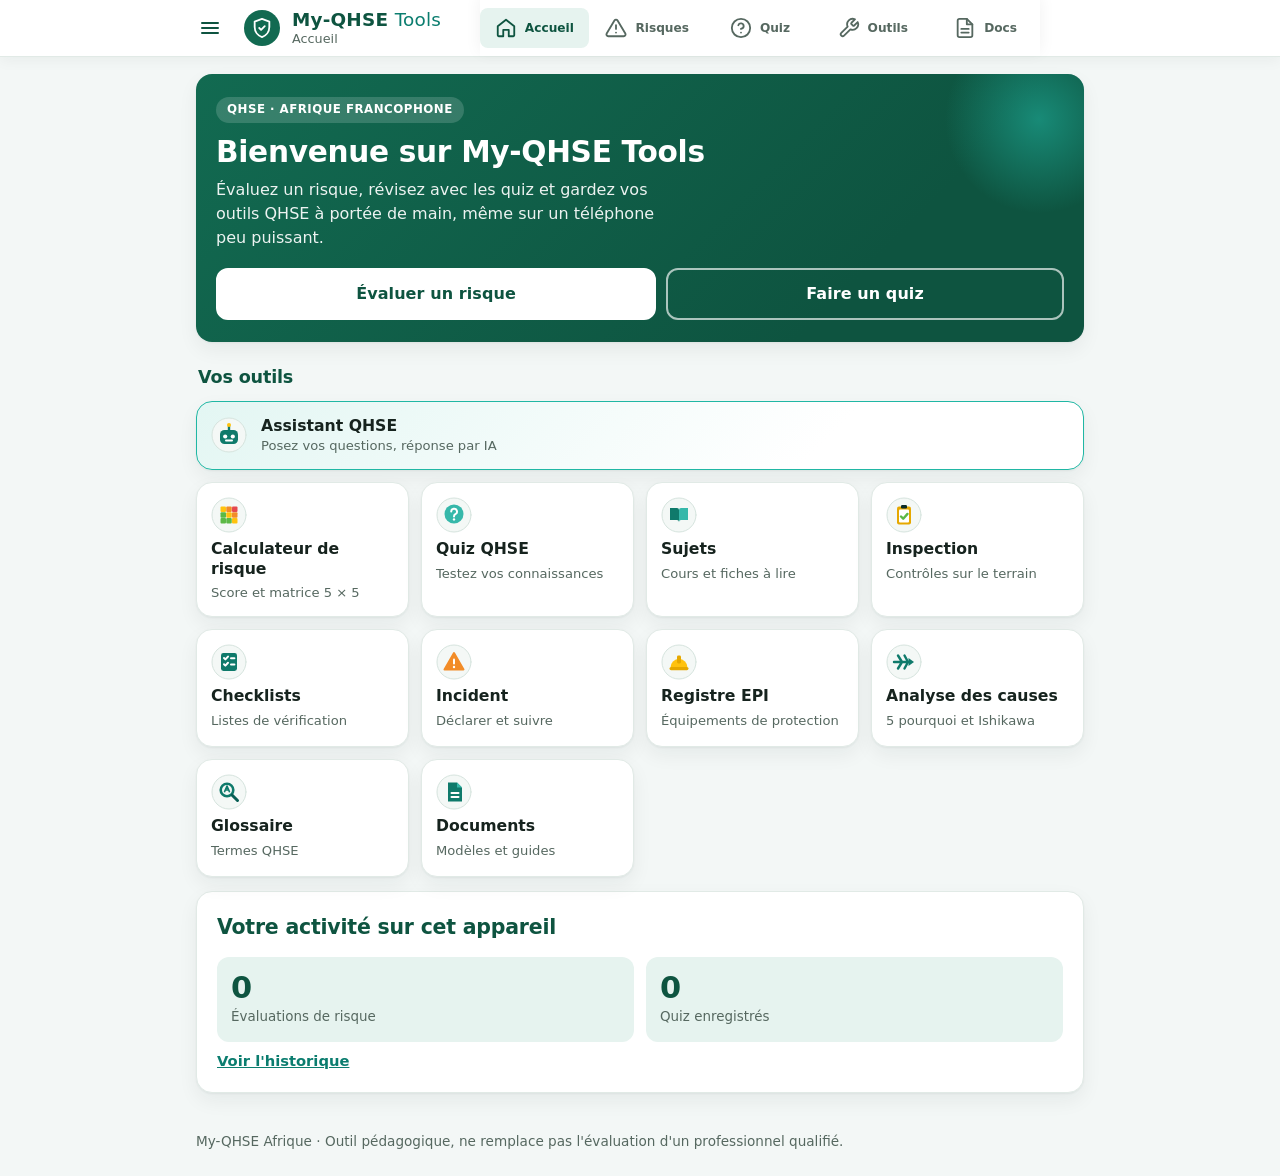
==== commit 614c9133: "Add files via upload" ====
--- a/index.html
+++ b/index.html
@@ -4,31 +4,202 @@
   <meta charset="UTF-8">
   <meta name="viewport" content="width=device-width, initial-scale=1, viewport-fit=cover">
   <title>My-QHSE Tools – Calculateur de risques professionnels</title>
-  <meta name="description" content="Outil gratuit d'évaluation des risques professionnels (matrice 5 × 5) pour les étudiants et professionnels QHSE.">
+  <meta name="description" content="Outils QHSE gratuits : calculateur de risques (matrice 5 × 5), quiz, sujets, checklists, inspection, incident, registre EPI, documents et assistant IA, pour les étudiants et professionnels QHSE.">
   <meta name="theme-color" content="#075e54">
-  <link rel="stylesheet" href="style.css">
-  <link rel="stylesheet" href="quiz.css">
-  <link rel="stylesheet" href="bibliotheque.css">
-  <link rel="stylesheet" href="outils.css">
-  <link rel="stylesheet" href="terrain.css">
+
+  <!-- Feuilles de style : premium.css en dernier (il affine les autres) -->
+  <link rel="stylesheet" href="css/style.css">
+  <link rel="stylesheet" href="css/quiz.css">
+  <link rel="stylesheet" href="css/bibliotheque.css">
+  <link rel="stylesheet" href="css/outils.css">
+  <link rel="stylesheet" href="css/terrain.css">
+  <link rel="stylesheet" href="css/checklists.css">
+  <link rel="stylesheet" href="css/parametres.css">
+  <link rel="stylesheet" href="css/liens.css">
+  <link rel="stylesheet" href="css/documents.css">
+  <link rel="stylesheet" href="css/premium.css">
+
+  <!-- Préférences (langue, thème, couleur, taille) : chargées ici pour s'appliquer avant l'affichage -->
+  <script src="js/parametres.js"></script>
+
+  <style>
+    /* Éléments propres à index.html : bouton menu, menu latéral, liens-boutons, icônes d'activité */
+    a.btn { display: inline-flex; align-items: center; justify-content: center; text-decoration: none; }
+    .barre-in .titres { min-width: 0; }
+    .btn-menu {
+      appearance: none; flex: none; width: 44px; height: 44px; margin-left: -8px; border-radius: 50%;
+      background: transparent; color: var(--sur-entete); border: 0; cursor: pointer;
+      display: grid; place-items: center; -webkit-tap-highlight-color: transparent;
+    }
+    .btn-menu:hover { background: rgba(255, 255, 255, .14); }
+    .btn-menu svg, .tiroir-fermer svg { width: 24px; height: 24px; fill: none; stroke: currentColor; stroke-width: 2; stroke-linecap: round; stroke-linejoin: round; }
+
+    .tiroir-voile { position: fixed; inset: 0; z-index: 60; background: rgba(0, 0, 0, .45); opacity: 0; visibility: hidden; transition: opacity .2s ease, visibility 0s .2s; }
+    .tiroir {
+      position: fixed; top: 0; bottom: 0; left: 0; z-index: 61; width: min(320px, 86vw);
+      display: flex; flex-direction: column; background: var(--surface); color: var(--texte);
+      box-shadow: 4px 0 24px rgba(0, 0, 0, .25); overflow-y: auto;
+      transform: translateX(-102%); visibility: hidden; transition: transform .22s ease, visibility 0s .22s;
+    }
+    body.tiroir-ouvert .tiroir-voile { opacity: 1; visibility: visible; transition: opacity .2s ease; }
+    body.tiroir-ouvert .tiroir { transform: none; visibility: visible; transition: transform .22s ease; }
+    body.tiroir-ouvert { overflow: hidden; }
+    .tiroir-tete {
+      display: flex; align-items: center; justify-content: space-between; gap: 8px;
+      padding: calc(8px + env(safe-area-inset-top, 0px)) 8px 8px 16px; min-height: var(--hauteur-entete);
+      background: var(--vert-fonce); color: var(--sur-entete);
+    }
+    .tiroir-marque { display: flex; align-items: center; gap: 10px; font-size: 1.15rem; font-weight: 700; }
+    .tiroir-marque span { font-weight: 400; }
+    .tiroir-fermer { appearance: none; width: 44px; height: 44px; border-radius: 50%; background: transparent; color: inherit; border: 0; cursor: pointer; display: grid; place-items: center; }
+    .tiroir-fermer:hover { background: rgba(255, 255, 255, .14); }
+    .tiroir-liste { display: flex; flex-direction: column; padding: 8px 8px calc(16px + env(safe-area-inset-bottom, 0px)); }
+    .tiroir-sep { height: 1px; margin: 8px 12px; background: var(--bordure); }
+    .tiroir-item {
+      appearance: none; display: flex; align-items: center; gap: 12px; width: 100%; min-height: 48px; padding: 6px 12px;
+      font: inherit; font-weight: 600; text-align: left; color: var(--texte); background: none; border: 0; border-radius: 10px; cursor: pointer;
+      -webkit-tap-highlight-color: transparent;
+    }
+    .tiroir-item:hover { background: var(--vert-clair); }
+    .tiroir-item[aria-current="page"] { background: var(--vert-clair); color: var(--titre); }
+    .tiroir-item .ico-act { width: 30px; height: 30px; }
+
+    #ecran-liens .liens-hero .liens-logo { object-fit: contain; }
+    .lien-ecran { margin-top: 4px; }
+    .apropos-nav { display: flex; flex-wrap: wrap; gap: 10px; margin-top: 18px; }
+    .pref-interrupteur { display: flex; align-items: flex-start; gap: 12px; margin: 0; }
+    .pref-interrupteur input { margin-top: 4px; }
+    .pref-interrupteur small { display: block; color: var(--gris); font-size: .85rem; line-height: 1.35; font-weight: 400; }
+    .doc-local .btn { margin-top: 0; }
+    #doc-fichier { position: absolute; width: 1px; height: 1px; opacity: 0; pointer-events: none; }
+
+    /* Couleurs des pictogrammes d'activité (les variables --ic-* sont dans premium.css) */
+    .ic-f  { fill: var(--ic-fond); stroke: var(--ic-trait); stroke-width: var(--ic-w); }
+    .ic-p  { fill: var(--ic-p); }   .ic-pf { fill: var(--ic-pf); } .ic-t { fill: var(--ic-t); }
+    .ic-j  { fill: var(--ic-j); }   .ic-jf { fill: var(--ic-jf); } .ic-g { fill: var(--ic-g); }
+    .ic-r  { fill: var(--ic-r); }   .ic-o  { fill: var(--ic-o); }  .ic-b { fill: var(--ic-b); }
+    .ic-e  { fill: var(--ic-e); }
+    .ic-bs { fill: none; stroke: var(--ic-b); stroke-width: 2; stroke-linecap: round; stroke-linejoin: round; }
+    .ic-gs { fill: none; stroke: var(--ic-g); stroke-width: 2.4; stroke-linecap: round; stroke-linejoin: round; }
+    .ic-ps { fill: none; stroke: var(--ic-p); stroke-width: 2.4; stroke-linecap: round; stroke-linejoin: round; }
+    .ic-es { fill: none; stroke: var(--ic-e); stroke-width: 2; stroke-linecap: round; stroke-linejoin: round; }
+  </style>
 </head>
 <body>
 
-  <a class="skip" href="#calculateur">Aller au calculateur</a>
+  <!-- ===== PICTOGRAMMES (médaillons d'activité, réutilisés par les cartes et le menu) ===== -->
+  <svg width="0" height="0" style="position:absolute" aria-hidden="true" focusable="false">
+    <defs>
+      <symbol id="i-accueil" viewBox="0 0 36 36"><circle class="ic-f" cx="18" cy="18" r="17"/><path class="ic-p" d="M9.5 18.5 18 10.5l8.5 8h-2.3V27h-12.4v-8.5z"/><rect class="ic-b" x="16" y="21" width="4" height="6" rx="1"/></symbol>
+      <symbol id="i-risque" viewBox="0 0 36 36"><circle class="ic-f" cx="18" cy="18" r="17"/><rect class="ic-j" x="9.5" y="9.5" width="5.5" height="5.5" rx="1"/><rect class="ic-o" x="15.25" y="9.5" width="5.5" height="5.5" rx="1"/><rect class="ic-r" x="21" y="9.5" width="5.5" height="5.5" rx="1"/><rect class="ic-g" x="9.5" y="15.25" width="5.5" height="5.5" rx="1"/><rect class="ic-j" x="15.25" y="15.25" width="5.5" height="5.5" rx="1"/><rect class="ic-o" x="21" y="15.25" width="5.5" height="5.5" rx="1"/><rect class="ic-g" x="9.5" y="21" width="5.5" height="5.5" rx="1"/><rect class="ic-g" x="15.25" y="21" width="5.5" height="5.5" rx="1"/><rect class="ic-j" x="21" y="21" width="5.5" height="5.5" rx="1"/></symbol>
+      <symbol id="i-quiz" viewBox="0 0 36 36"><circle class="ic-f" cx="18" cy="18" r="17"/><circle class="ic-t" cx="18" cy="17" r="9.5"/><path class="ic-bs" d="M15.2 14.6a2.9 2.9 0 1 1 4.2 2.6c-1 .6-1.4 1.1-1.4 2.2"/><circle class="ic-b" cx="18" cy="22.4" r="1.2"/></symbol>
+      <symbol id="i-sujets" viewBox="0 0 36 36"><circle class="ic-f" cx="18" cy="18" r="17"/><path class="ic-p" d="M9 11h7a2 2 0 0 1 2 2v12a2 2 0 0 0-2-2H9z"/><path class="ic-t" d="M27 11h-7a2 2 0 0 0-2 2v12a2 2 0 0 1 2-2h7z"/></symbol>
+      <symbol id="i-inspection" viewBox="0 0 36 36"><circle class="ic-f" cx="18" cy="18" r="17"/><rect class="ic-jf" x="11" y="9.5" width="14" height="18" rx="2"/><rect class="ic-b" x="13" y="12.5" width="10" height="13" rx="1"/><rect class="ic-e" x="15" y="8" width="6" height="3.4" rx="1.2"/><path class="ic-gs" d="m15 19.5 2.2 2.2 4.3-4.8"/></symbol>
+      <symbol id="i-checklists" viewBox="0 0 36 36"><circle class="ic-f" cx="18" cy="18" r="17"/><rect class="ic-p" x="10" y="9" width="16" height="18" rx="2.4"/><path class="ic-bs" d="m13 14 1.4 1.4 2.6-2.8M13 20.2l1.4 1.4 2.6-2.8M20 14.2h3.4M20 20.4h3.4"/></symbol>
+      <symbol id="i-incident" viewBox="0 0 36 36"><circle class="ic-f" cx="18" cy="18" r="17"/><path class="ic-o" stroke="var(--ic-o)" stroke-width="2" stroke-linejoin="round" d="M18 9 27.5 25.5h-19z"/><rect class="ic-b" x="17" y="14.5" width="2" height="6" rx="1"/><circle class="ic-b" cx="18" cy="23" r="1.2"/></symbol>
+      <symbol id="i-epi" viewBox="0 0 36 36"><circle class="ic-f" cx="18" cy="18" r="17"/><path class="ic-j" d="M9.5 23.5a8.5 8.5 0 0 1 17 0z"/><rect class="ic-jf" x="8.5" y="23" width="19" height="3.2" rx="1.6"/><rect class="ic-jf" x="16" y="11.5" width="4" height="8" rx="1.4"/></symbol>
+      <symbol id="i-causes" viewBox="0 0 36 36"><circle class="ic-f" cx="18" cy="18" r="17"/><path class="ic-ps" d="M8 18h15M12 11.5l4 6.5M12 24.5l4-6.5M18.5 11.5l3.5 6.5M18.5 24.5l3.5-6.5"/><path class="ic-p" d="m28 18-5.5-4v8z"/></symbol>
+      <symbol id="i-glossaire" viewBox="0 0 36 36"><circle class="ic-f" cx="18" cy="18" r="17"/><circle cx="16" cy="16" r="6.3" fill="none" style="stroke:var(--ic-p);stroke-width:2.6"/><path class="ic-ps" d="m21 21 5.5 5.5" style="stroke:var(--ic-pf);stroke-width:3"/><path class="ic-ps" d="M13.6 17.6 16 12l2.4 5.6M14.4 16h3.2" style="stroke-width:1.6"/></symbol>
+      <symbol id="i-documents" viewBox="0 0 36 36"><circle class="ic-f" cx="18" cy="18" r="17"/><path class="ic-p" d="M12 8.5h9l5 5V27.5H12z"/><path class="ic-t" d="M21 8.5l5 5h-5z"/><path class="ic-bs" d="M15.5 19h7M15.5 23h7"/></symbol>
+      <symbol id="i-assistant" viewBox="0 0 36 36"><circle class="ic-f" cx="18" cy="18" r="17"/><rect class="ic-p" x="9" y="13" width="18" height="14" rx="4.5"/><path class="ic-ps" d="M18 13V9"/><circle class="ic-j" cx="18" cy="8" r="2"/><circle class="ic-b" cx="14.2" cy="19.5" r="2.1"/><circle class="ic-b" cx="21.8" cy="19.5" r="2.1"/><path class="ic-bs" d="M15 23.6h6"/></symbol>
+      <symbol id="i-historique" viewBox="0 0 36 36"><circle class="ic-f" cx="18" cy="18" r="17"/><circle class="ic-t" cx="18" cy="18" r="9"/><path class="ic-bs" d="M18 13v5.2l3.4 2"/></symbol>
+      <symbol id="i-liens" viewBox="0 0 36 36"><circle class="ic-f" cx="18" cy="18" r="17"/><path class="ic-ps" d="M15.5 20.5l5-5M14 17l-2 2a3.6 3.6 0 0 0 5.1 5.1l2-2M22 19l2-2a3.6 3.6 0 0 0-5.1-5.1l-2 2"/></symbol>
+      <symbol id="i-parametres" viewBox="0 0 36 36"><circle class="ic-f" cx="18" cy="18" r="17"/><circle cx="18" cy="18" r="4.6" fill="none" style="stroke:var(--ic-p);stroke-width:2.6"/><path class="ic-ps" d="M18 8.5v3.4M18 24.1v3.4M8.5 18h3.4M24.1 18h3.4M11.3 11.3l2.4 2.4M22.3 22.3l2.4 2.4M24.7 11.3l-2.4 2.4M13.7 22.3l-2.4 2.4"/></symbol>
+      <symbol id="i-apropos" viewBox="0 0 36 36"><circle class="ic-f" cx="18" cy="18" r="17"/><circle class="ic-p" cx="18" cy="18" r="9.5"/><rect class="ic-b" x="17" y="16.5" width="2" height="7" rx="1"/><circle class="ic-b" cx="18" cy="13.2" r="1.3"/></symbol>
+    </defs>
+  </svg>
+
+  <a class="skip" href="#calculateur" data-i18n="skip">Aller au calculateur</a>
 
   <!-- ===== EN-TÊTE ===== -->
   <header class="barre-haut">
     <div class="wrap barre-in">
+      <button type="button" class="btn-menu" id="btn-menu" aria-controls="tiroir" aria-expanded="false" aria-label="Ouvrir le menu" data-i18n-aria="menu.ouvrir">
+        <svg viewBox="0 0 24 24" aria-hidden="true" focusable="false"><path d="M4 7h16M4 12h16M4 17h16"/></svg>
+      </button>
       <span class="logo"><svg viewBox="0 0 24 24" aria-hidden="true" focusable="false"><path d="M12 2 4 5v6c0 5 3.4 9.4 8 11 4.6-1.6 8-6 8-11V5l-8-3z"/><path d="m9 12 2 2 4-4"/></svg></span>
       <div class="titres">
         <h1 class="brand">My-QHSE <span>Tools</span></h1>
-        <p id="titre-ecran" class="sous-titre">Risques</p>
+        <p id="titre-ecran" class="sous-titre">Accueil</p>
       </div>
+      <button type="button" class="btn-param" id="btn-param" data-ecran="parametres" aria-label="Paramètres" data-i18n-aria="param.bouton">
+        <svg viewBox="0 0 24 24" aria-hidden="true" focusable="false"><circle cx="12" cy="12" r="3"/><path d="M19.4 15a1.65 1.65 0 0 0 .33 1.82l.06.06a2 2 0 0 1 0 2.83 2 2 0 0 1-2.83 0l-.06-.06a1.65 1.65 0 0 0-1.82-.33 1.65 1.65 0 0 0-1 1.51V21a2 2 0 0 1-2 2 2 2 0 0 1-2-2v-.09A1.65 1.65 0 0 0 9 19.4a1.65 1.65 0 0 0-1.82.33l-.06.06a2 2 0 0 1-2.83 0 2 2 0 0 1 0-2.83l.06-.06a1.65 1.65 0 0 0 .33-1.82 1.65 1.65 0 0 0-1.51-1H3a2 2 0 0 1-2-2 2 2 0 0 1 2-2h.09A1.65 1.65 0 0 0 4.6 9a1.65 1.65 0 0 0-.33-1.82l-.06-.06a2 2 0 0 1 0-2.83 2 2 0 0 1 2.83 0l.06.06a1.65 1.65 0 0 0 1.82.33H9a1.65 1.65 0 0 0 1-1.51V3a2 2 0 0 1 2-2 2 2 0 0 1 2 2v.09a1.65 1.65 0 0 0 1 1.51 1.65 1.65 0 0 0 1.82-.33l.06-.06a2 2 0 0 1 2.83 0 2 2 0 0 1 0 2.83l-.06.06a1.65 1.65 0 0 0-.33 1.82V9a1.65 1.65 0 0 0 1.51 1H21a2 2 0 0 1 2 2 2 2 0 0 1-2 2h-.09a1.65 1.65 0 0 0-1.51 1z"/></svg>
+      </button>
     </div>
   </header>
 
+  <!-- ===== MENU LATÉRAL (3 traits) : géré par js/liens.js ===== -->
+  <div class="tiroir-voile" id="tiroir-voile"></div>
+  <aside class="tiroir" id="tiroir" aria-label="Menu" data-i18n-aria="menu.titre">
+    <div class="tiroir-tete">
+      <div class="tiroir-marque">
+        <span class="logo" style="font-weight:400"><svg viewBox="0 0 24 24" aria-hidden="true" focusable="false"><path d="M12 2 4 5v6c0 5 3.4 9.4 8 11 4.6-1.6 8-6 8-11V5l-8-3z"/><path d="m9 12 2 2 4-4"/></svg></span>
+        <div>My-QHSE <span>Tools</span></div>
+      </div>
+      <button type="button" class="tiroir-fermer" id="tiroir-fermer" aria-label="Fermer le menu" data-i18n-aria="menu.fermer">
+        <svg viewBox="0 0 24 24" aria-hidden="true" focusable="false"><path d="M6 6l12 12M18 6 6 18"/></svg>
+      </button>
+    </div>
+    <nav class="tiroir-liste" aria-label="Menu" data-i18n-aria="menu.titre">
+      <button type="button" class="tiroir-item" data-ecran="accueil"><svg class="ico-act" aria-hidden="true"><use href="#i-accueil"/></svg><span data-i18n="nav.accueil">Accueil</span></button>
+      <button type="button" class="tiroir-item" data-ecran="risques"><svg class="ico-act" aria-hidden="true"><use href="#i-risque"/></svg><span data-i18n="nav.risques">Risques</span></button>
+      <button type="button" class="tiroir-item" data-ecran="quiz"><svg class="ico-act" aria-hidden="true"><use href="#i-quiz"/></svg><span data-i18n="nav.quiz">Quiz</span></button>
+      <button type="button" class="tiroir-item" data-ecran="sujets"><svg class="ico-act" aria-hidden="true"><use href="#i-sujets"/></svg><span data-i18n="nav.sujets">Sujets</span></button>
+      <button type="button" class="tiroir-item" data-ecran="outils"><svg class="ico-act" aria-hidden="true"><use href="#i-inspection"/></svg><span data-i18n="nav.outils">Outils</span></button>
+      <button type="button" class="tiroir-item" data-ecran="assistant"><svg class="ico-act" aria-hidden="true"><use href="#i-assistant"/></svg><span data-i18n="titre.assistant">Assistant QHSE</span></button>
+      <button type="button" class="tiroir-item" data-ecran="documents"><svg class="ico-act" aria-hidden="true"><use href="#i-documents"/></svg><span data-i18n="titre.documents">Bibliothèque de documents</span></button>
+      <button type="button" class="tiroir-item" data-ecran="historique"><svg class="ico-act" aria-hidden="true"><use href="#i-historique"/></svg><span data-i18n="nav.historique">Historique</span></button>
+      <div class="tiroir-sep" role="separator"></div>
+      <button type="button" class="tiroir-item" data-ecran="liens"><svg class="ico-act" aria-hidden="true"><use href="#i-liens"/></svg><span data-i18n="nav.liens">Liens</span></button>
+      <button type="button" class="tiroir-item" data-ecran="parametres"><svg class="ico-act" aria-hidden="true"><use href="#i-parametres"/></svg><span data-i18n="param.bouton">Paramètres</span></button>
+      <button type="button" class="tiroir-item" data-ecran="apropos"><svg class="ico-act" aria-hidden="true"><use href="#i-apropos"/></svg><span data-i18n="titre.apropos">À propos</span></button>
+    </nav>
+  </aside>
+
   <main class="wrap app">
-    <div class="ecran" id="ecran-risques">
+
+    <!-- ================= ACCUEIL ================= -->
+    <div class="ecran" id="ecran-accueil">
+      <section class="accueil-hero" aria-labelledby="t-accueil">
+        <span class="accueil-badge" data-i18n="acc.badge">QHSE · Afrique francophone</span>
+        <h2 id="t-accueil" class="accueil-titre" data-i18n="acc.titre">Bienvenue sur My-QHSE Tools</h2>
+        <p data-i18n="acc.texte">Évaluez un risque, révisez avec les quiz et gardez vos outils QHSE à portée de main, même sur un téléphone peu puissant.</p>
+        <div class="actions">
+          <a class="btn btn-clair" href="#risques" data-i18n="acc.btn.risque">Évaluer un risque</a>
+          <a class="btn btn-contour" href="#quiz" data-i18n="acc.btn.quiz">Faire un quiz</a>
+        </div>
+      </section>
+
+      <h2 class="accueil-h" data-i18n="acc.outils">Vos outils</h2>
+      <div class="accueil-grille">
+        <a class="carte-outil carte-large carte-assistant" href="#assistant">
+          <span class="carte-ico"><svg class="ico-act" aria-hidden="true"><use href="#i-assistant"/></svg></span>
+          <span class="carte-txt"><span class="carte-t" data-i18n="acc.assistant.t">Assistant QHSE</span><span class="carte-d" data-i18n="acc.assistant.d">Posez vos questions, réponse par IA</span></span>
+        </a>
+        <a class="carte-outil carte-risque" href="#risques"><span class="carte-ico"><svg class="ico-act" aria-hidden="true"><use href="#i-risque"/></svg></span><span class="carte-t" data-i18n="acc.risques.t">Calculateur de risque</span><span class="carte-d" data-i18n="acc.risques.d">Score et matrice 5 × 5</span></a>
+        <a class="carte-outil" href="#quiz"><span class="carte-ico"><svg class="ico-act" aria-hidden="true"><use href="#i-quiz"/></svg></span><span class="carte-t" data-i18n="acc.quiz.t">Quiz QHSE</span><span class="carte-d" data-i18n="acc.quiz.d">Testez vos connaissances</span></a>
+        <a class="carte-outil" href="#sujets"><span class="carte-ico"><svg class="ico-act" aria-hidden="true"><use href="#i-sujets"/></svg></span><span class="carte-t" data-i18n="acc.sujets.t">Sujets</span><span class="carte-d" data-i18n="acc.sujets.d">Cours et fiches à lire</span></a>
+        <a class="carte-outil" href="#inspection"><span class="carte-ico"><svg class="ico-act" aria-hidden="true"><use href="#i-inspection"/></svg></span><span class="carte-t" data-i18n="acc.inspection.t">Inspection</span><span class="carte-d" data-i18n="acc.inspection.d">Contrôles sur le terrain</span></a>
+        <a class="carte-outil" href="#checklists"><span class="carte-ico"><svg class="ico-act" aria-hidden="true"><use href="#i-checklists"/></svg></span><span class="carte-t" data-i18n="acc.checklists.t">Checklists</span><span class="carte-d" data-i18n="acc.checklists.d">Listes de vérification</span></a>
+        <a class="carte-outil" href="#incident"><span class="carte-ico"><svg class="ico-act" aria-hidden="true"><use href="#i-incident"/></svg></span><span class="carte-t" data-i18n="acc.incident.t">Incident</span><span class="carte-d" data-i18n="acc.incident.d">Déclarer et suivre</span></a>
+        <a class="carte-outil" href="#epi"><span class="carte-ico"><svg class="ico-act" aria-hidden="true"><use href="#i-epi"/></svg></span><span class="carte-t" data-i18n="acc.epi.t">Registre EPI</span><span class="carte-d" data-i18n="acc.epi.d">Équipements de protection</span></a>
+        <a class="carte-outil" href="#causes"><span class="carte-ico"><svg class="ico-act" aria-hidden="true"><use href="#i-causes"/></svg></span><span class="carte-t" data-i18n="acc.causes.t">Analyse des causes</span><span class="carte-d" data-i18n="acc.causes.d">5 pourquoi et Ishikawa</span></a>
+        <a class="carte-outil" href="#glossaire"><span class="carte-ico"><svg class="ico-act" aria-hidden="true"><use href="#i-glossaire"/></svg></span><span class="carte-t" data-i18n="acc.glossaire.t">Glossaire</span><span class="carte-d" data-i18n="acc.glossaire.d">Termes QHSE</span></a>
+        <a class="carte-outil" href="#documents"><span class="carte-ico"><svg class="ico-act" aria-hidden="true"><use href="#i-documents"/></svg></span><span class="carte-t" data-i18n="acc.documents.t">Documents</span><span class="carte-d" data-i18n="acc.documents.d">Modèles et guides</span></a>
+      </div>
+
+      <section class="card accueil-activite" aria-labelledby="t-activite">
+        <h2 id="t-activite" data-i18n="acc.activite">Votre activité sur cet appareil</h2>
+        <div class="accueil-stats">
+          <div class="stat"><b id="accueil-n-risques">0</b><span data-i18n="acc.n.risques">Évaluations de risque</span></div>
+          <div class="stat"><b id="accueil-n-quiz">0</b><span data-i18n="acc.n.quiz">Quiz enregistrés</span></div>
+        </div>
+        <p class="aide"><a href="#historique" data-i18n="acc.historique">Voir l'historique</a></p>
+      </section>
+    </div>
+
+    <!-- ================= RISQUES ================= -->
+    <div class="ecran" id="ecran-risques" hidden>
       <div class="intro bulle"><strong>Évaluez un risque professionnel en moins d'une minute.</strong> Un outil gratuit pour les étudiants et professionnels de la Qualité, Hygiène, Sécurité et Environnement en Afrique francophone. Choisissez une probabilité et une gravité : My-QHSE Tools calcule le score et le place sur la matrice 5 × 5.</div>
       <p class="notice" role="note">
         <strong>Seuils provisoires.</strong> Les niveaux de risque ci-dessous sont indicatifs. Ils seront ajustés après validation d'une méthode QHSE documentée.
@@ -74,16 +245,18 @@
       </section>
     </div>
 
+    <!-- ================= QUIZ ================= -->
     <div class="ecran" id="ecran-quiz" hidden>
       <section id="quiz" class="card" aria-labelledby="t-quiz">
         <h2 id="t-quiz">Quiz QHSE</h2>
         <p class="aide">Testez vos connaissances : questions Vrai ou Faux et QCM, avec correction et explication après chaque réponse, puis votre score final.</p>
         <div id="quiz-zone">
-          <p class="aide">Chargement du quiz… Si ce message reste affiché, vérifiez que le fichier quiz.js est bien dans le même dossier que index.html.</p>
-        </div>
-      </section>
-    </div>
-
+          <p class="aide">Chargement du quiz… Si ce message reste affiché, vérifiez que le fichier js/quiz.js est bien présent sur le site.</p>
+        </div>
+      </section>
+    </div>
+
+    <!-- ================= SUJETS ================= -->
     <div class="ecran" id="ecran-sujets" hidden>
       <section id="bibliotheque" class="card" aria-labelledby="t-bib">
         <h2 id="t-bib">Bibliothèque de sujets</h2>
@@ -101,22 +274,97 @@
       </section>
     </div>
 
+    <!-- ================= OUTILS (page de choix : chaque outil a sa propre page) ================= -->
     <div class="ecran" id="ecran-outils" hidden>
-      <div class="outils-choix" role="group" aria-label="Choisir un outil">
-        <button type="button" class="btn" data-outil="causes" aria-pressed="true">Analyse des causes</button>
-        <button type="button" class="btn btn-sec" data-outil="glossaire" aria-pressed="false">Glossaire</button>
-        <button type="button" class="btn btn-sec" data-outil="incident" aria-pressed="false">Incident</button>
-        <button type="button" class="btn btn-sec" data-outil="inspection" aria-pressed="false">Inspection</button>
-        <button type="button" class="btn btn-sec" data-outil="epi" aria-pressed="false">Registre EPI</button>
+      <p class="aide" data-i18n="outils.intro">Choisissez un outil : chacun s'ouvre dans sa propre page.</p>
+      <div class="accueil-grille">
+        <a class="carte-outil carte-large carte-assistant" href="#assistant">
+          <span class="carte-ico"><svg class="ico-act" aria-hidden="true"><use href="#i-assistant"/></svg></span>
+          <span class="carte-txt"><span class="carte-t" data-i18n="acc.assistant.t">Assistant QHSE</span><span class="carte-d" data-i18n="acc.assistant.d">Posez vos questions, réponse par IA</span></span>
+        </a>
+        <a class="carte-outil" href="#checklists"><span class="carte-ico"><svg class="ico-act" aria-hidden="true"><use href="#i-checklists"/></svg></span><span class="carte-t" data-i18n="acc.checklists.t">Checklists</span><span class="carte-d" data-i18n="acc.checklists.d">Listes de vérification</span></a>
+        <a class="carte-outil" href="#inspection"><span class="carte-ico"><svg class="ico-act" aria-hidden="true"><use href="#i-inspection"/></svg></span><span class="carte-t" data-i18n="acc.inspection.t">Inspection</span><span class="carte-d" data-i18n="acc.inspection.d">Contrôles sur le terrain</span></a>
+        <a class="carte-outil" href="#incident"><span class="carte-ico"><svg class="ico-act" aria-hidden="true"><use href="#i-incident"/></svg></span><span class="carte-t" data-i18n="acc.incident.t">Incident</span><span class="carte-d" data-i18n="acc.incident.d">Déclarer et suivre</span></a>
+        <a class="carte-outil" href="#epi"><span class="carte-ico"><svg class="ico-act" aria-hidden="true"><use href="#i-epi"/></svg></span><span class="carte-t" data-i18n="acc.epi.t">Registre EPI</span><span class="carte-d" data-i18n="acc.epi.d">Équipements de protection</span></a>
+        <a class="carte-outil" href="#causes"><span class="carte-ico"><svg class="ico-act" aria-hidden="true"><use href="#i-causes"/></svg></span><span class="carte-t" data-i18n="acc.causes.t">Analyse des causes</span><span class="carte-d" data-i18n="acc.causes.d">5 pourquoi et Ishikawa</span></a>
+        <a class="carte-outil" href="#glossaire"><span class="carte-ico"><svg class="ico-act" aria-hidden="true"><use href="#i-glossaire"/></svg></span><span class="carte-t" data-i18n="acc.glossaire.t">Glossaire</span><span class="carte-d" data-i18n="acc.glossaire.d">Termes QHSE</span></a>
       </div>
-
+    </div>
+
+    <!-- ===== Pages d'outils (ouvertes depuis la page Outils ou l'Accueil) ===== -->
+    <div class="ecran" id="ecran-assistant" hidden>
+      <a class="retour-outils" href="#outils"><svg viewBox="0 0 24 24" aria-hidden="true" focusable="false"><path d="m15 18-6-6 6-6"/></svg><span data-i18n="outils.retour">Retour aux outils</span></a>
+      <section id="assistant" class="card" aria-labelledby="t-ia">
+        <h2 id="t-ia" data-i18n="ia.titre">Assistant QHSE</h2>
+        <p class="aide" data-i18n="ia.intro">Posez une question sur la prévention des risques, les normes ISO, l'hygiène ou l'environnement. Chaque question est indépendante.</p>
+        <p class="notice" role="note" data-i18n="ia.avert">Réponse générée par une IA : à vérifier. Ne saisissez pas de données personnelles. Elle ne remplace pas l'évaluation d'un professionnel qualifié.</p>
+        <div class="ia-suggestions">
+          <button type="button" class="ia-chip" data-i18n="ia.s1">Quelle différence entre danger et risque ?</button>
+          <button type="button" class="ia-chip" data-i18n="ia.s2">Comment rédiger une bonne action corrective ?</button>
+          <button type="button" class="ia-chip" data-i18n="ia.s3">Que contrôler lors d'une inspection incendie ?</button>
+          <button type="button" class="ia-chip" data-i18n="ia.s4">À quoi sert la norme ISO 45001 ?</button>
+        </div>
+        <div class="field">
+          <label for="ia-question" data-i18n="ia.label">Votre question</label>
+          <textarea id="ia-question" rows="4" maxlength="600"></textarea>
+        </div>
+        <p class="ia-compteur"><span id="ia-n">0</span> / 600</p>
+        <div class="actions">
+          <button type="button" class="btn" id="ia-envoyer" data-i18n="ia.envoyer">Poser la question</button>
+          <button type="button" class="btn btn-sec" id="ia-effacer" data-i18n="ia.effacer">Effacer</button>
+        </div>
+        <p id="ia-statut" class="aide ia-statut" aria-live="polite"></p>
+      </section>
+      <div id="ia-reponses"></div>
+    </div>
+
+    <div class="ecran" id="ecran-checklists" hidden>
+      <a class="retour-outils" href="#outils"><svg viewBox="0 0 24 24" aria-hidden="true" focusable="false"><path d="m15 18-6-6 6-6"/></svg><span data-i18n="outils.retour">Retour aux outils</span></a>
+      <section id="checklists" class="card" aria-labelledby="t-ck">
+        <h2 id="t-ck">Checklists et exercices QHSE</h2>
+        <div id="checklists-zone"><p class="aide">Chargement… Si ce message reste affiché, vérifiez que js/checklists.js et les fichiers js/data/checklists-data-1, 2 et 3 sont bien présents.</p></div>
+      </section>
+    </div>
+
+    <div class="ecran" id="ecran-inspection" hidden>
+      <a class="retour-outils" href="#outils"><svg viewBox="0 0 24 24" aria-hidden="true" focusable="false"><path d="m15 18-6-6 6-6"/></svg><span data-i18n="outils.retour">Retour aux outils</span></a>
+      <section id="inspection" class="card" aria-labelledby="t-ins">
+        <h2 id="t-ins">Inspection sécurité</h2>
+        <p class="aide">Parcourez la checklist, notez les points non conformes et joignez des photos.</p>
+        <div id="inspection-zone"></div>
+      </section>
+    </div>
+
+    <div class="ecran" id="ecran-incident" hidden>
+      <a class="retour-outils" href="#outils"><svg viewBox="0 0 24 24" aria-hidden="true" focusable="false"><path d="m15 18-6-6 6-6"/></svg><span data-i18n="outils.retour">Retour aux outils</span></a>
+      <section id="incident" class="card" aria-labelledby="t-inc">
+        <h2 id="t-inc">Rapport d'incident</h2>
+        <p class="aide">Déclarez un incident ou un quasi-accident, avec photos. Tout est enregistré sur votre appareil ; l'envoi des photos dans le cloud est facultatif.</p>
+        <div id="incident-zone"><p class="aide">Chargement… Vérifiez que js/terrain.js est bien présent sur le site.</p></div>
+      </section>
+    </div>
+
+    <div class="ecran" id="ecran-epi" hidden>
+      <a class="retour-outils" href="#outils"><svg viewBox="0 0 24 24" aria-hidden="true" focusable="false"><path d="m15 18-6-6 6-6"/></svg><span data-i18n="outils.retour">Retour aux outils</span></a>
+      <section id="epi" class="card" aria-labelledby="t-epi">
+        <h2 id="t-epi">Registre des EPI et formations</h2>
+        <p class="aide">Suivez les dates d'expiration : les fiches passent en orange 30 jours avant, puis en rouge.</p>
+        <div id="epi-zone"></div>
+      </section>
+    </div>
+
+    <div class="ecran" id="ecran-causes" hidden>
+      <a class="retour-outils" href="#outils"><svg viewBox="0 0 24 24" aria-hidden="true" focusable="false"><path d="m15 18-6-6 6-6"/></svg><span data-i18n="outils.retour">Retour aux outils</span></a>
       <section id="causes" class="card" aria-labelledby="t-causes">
         <h2 id="t-causes">Analyse des causes : 5 pourquoi et Ishikawa</h2>
         <p class="aide">Les données restent dans votre navigateur et disparaissent au rechargement de la page.</p>
-        <div id="causes-zone"><p class="aide">Chargement… Si ce message reste affiché, vérifiez que causes.js est dans le même dossier que index.html.</p></div>
-      </section>
-
-      <section id="glossaire" class="card" aria-labelledby="t-gloss" hidden>
+        <div id="causes-zone"><p class="aide">Chargement… Si ce message reste affiché, vérifiez que js/data/causes.js est bien présent.</p></div>
+      </section>
+    </div>
+
+    <div class="ecran" id="ecran-glossaire" hidden>
+      <a class="retour-outils" href="#outils"><svg viewBox="0 0 24 24" aria-hidden="true" focusable="false"><path d="m15 18-6-6 6-6"/></svg><span data-i18n="outils.retour">Retour aux outils</span></a>
+      <section id="glossaire" class="card" aria-labelledby="t-gloss">
         <h2 id="t-gloss">Glossaire QHSE</h2>
         <p class="aide">Sigles et termes essentiels. Touchez un terme pour lire sa définition.</p>
         <div class="field">
@@ -127,33 +375,72 @@
         <div id="gl-liste"></div>
         <p id="gl-vide" class="aide" hidden>Aucun terme ne correspond à votre recherche.</p>
       </section>
-
-      <section id="incident" class="card" aria-labelledby="t-inc" hidden>
-        <h2 id="t-inc">Rapport d'incident</h2>
-        <p class="aide">Déclarez un incident ou un quasi-accident, avec photos. Tout est enregistré sur votre appareil.</p>
-        <div id="incident-zone"><p class="aide">Chargement… Vérifiez que terrain.js est dans le même dossier que index.html.</p></div>
-      </section>
-
-      <section id="inspection" class="card" aria-labelledby="t-ins" hidden>
-        <h2 id="t-ins">Inspection sécurité</h2>
-        <p class="aide">Parcourez la checklist, notez les points non conformes et joignez des photos.</p>
-        <div id="inspection-zone"></div>
-      </section>
-
-      <section id="epi" class="card" aria-labelledby="t-epi" hidden>
-        <h2 id="t-epi">Registre des EPI et formations</h2>
-        <p class="aide">Suivez les dates d'expiration : les fiches passent en orange 30 jours avant, puis en rouge.</p>
-        <div id="epi-zone"></div>
-      </section>
-    </div>
-
+    </div>
+
+    <!-- ================= DOCUMENTS ================= -->
+    <div class="ecran" id="ecran-documents" hidden>
+      <section id="documents" class="card" aria-labelledby="t-doc">
+        <div id="doc-zone-liste">
+          <h2 id="t-doc" data-i18n="titre.documents">Bibliothèque de documents</h2>
+          <p class="aide" data-i18n="doc.aide">Consultez les documents Word et Excel directement dans l’application, sans les télécharger.</p>
+          <div class="field">
+            <label for="doc-recherche">Rechercher un document</label>
+            <input id="doc-recherche" type="search" placeholder="Ex. : HACCP, tableau de bord" autocomplete="off">
+          </div>
+          <div id="doc-categories" class="doc-categories" role="group" aria-label="Catégories" hidden></div>
+          <p id="doc-compte" class="aide" aria-live="polite"></p>
+          <ul id="doc-liste" class="doc-liste"></ul>
+          <p id="doc-vide" class="aide" hidden></p>
+
+          <div class="doc-local">
+            <button type="button" class="btn btn-sec" id="doc-ouvrir-local">Ouvrir un fichier de mon appareil</button>
+            <input type="file" id="doc-fichier" accept=".docx,.xlsx,.xlsm,.pdf" tabindex="-1" aria-hidden="true">
+            <p class="aide">Word (.docx), Excel (.xlsx) ou PDF. Le fichier est lu sur votre appareil et n'est envoyé nulle part.</p>
+          </div>
+
+          <!-- Accès administrateur : géré par documents-acces.js et documents.js -->
+          <div class="doc-admin" id="doc-admin" hidden>
+            <button type="button" class="doc-admin-lien" id="doc-admin-ouvrir" aria-expanded="false" aria-controls="doc-admin-form">Accès administrateur</button>
+            <div class="doc-admin-form" id="doc-admin-form" hidden>
+              <label for="doc-admin-code">Code administrateur</label>
+              <input id="doc-admin-code" type="password" autocomplete="off" autocapitalize="characters" spellcheck="false">
+              <button type="button" class="btn" id="doc-admin-valider">Déverrouiller</button>
+              <p id="doc-admin-msg" class="doc-etat" role="status"></p>
+            </div>
+            <div class="doc-admin-actif" id="doc-admin-actif" hidden>
+              <span>Accès administrateur actif</span>
+              <button type="button" class="btn btn-sec" id="doc-admin-verrou">Verrouiller</button>
+            </div>
+          </div>
+        </div>
+
+        <!-- Lecteur de document -->
+        <div id="doc-lecture" hidden>
+          <div class="doc-barre">
+            <button type="button" class="btn btn-sec" id="doc-retour">← Retour à la liste</button>
+            <div class="doc-zoom" role="group" aria-label="Taille d'affichage">
+              <button type="button" id="doc-moins" aria-label="Réduire">A−</button>
+              <button type="button" id="doc-plus" aria-label="Agrandir">A+</button>
+            </div>
+          </div>
+          <h2 id="doc-titre" tabindex="-1"></h2>
+          <p id="doc-meta" class="aide"></p>
+          <div id="doc-onglets" class="xl-onglets" role="tablist" hidden></div>
+          <p id="doc-etat" class="doc-etat" role="status"></p>
+          <button type="button" class="btn btn-sec" id="doc-reessayer" hidden>Réessayer</button>
+          <div id="doc-page" class="doc-page"></div>
+        </div>
+      </section>
+    </div>
+
+    <!-- ================= HISTORIQUE ================= -->
     <div class="ecran" id="ecran-historique" hidden>
       <section id="historique" class="card" aria-labelledby="t-hist">
-        <h2 id="t-hist">Évaluations de la session</h2>
-        <p class="aide">Les données restent dans votre navigateur et disparaissent à la fermeture ou au rechargement de la page.</p>
+        <h2 id="t-hist">Évaluations de risques</h2>
+        <p class="aide">Vos évaluations sont enregistrées sur cet appareil et restent disponibles après l'actualisation de la page.</p>
         <div class="scroll">
           <table class="liste">
-            <caption class="sr">Liste des évaluations effectuées pendant la session</caption>
+            <caption class="sr">Liste des évaluations de risques enregistrées sur cet appareil</caption>
             <thead>
               <tr>
                 <th scope="col">N°</th><th scope="col">Activité</th><th scope="col">Danger</th>
@@ -164,110 +451,323 @@
             <tbody id="historique-corps"></tbody>
           </table>
         </div>
-        <p id="vide" class="aide">Aucune évaluation pour l'instant. Remplissez le calculateur ci-dessus.</p>
+        <p id="vide" class="aide">Aucune évaluation pour l'instant. Remplissez le calculateur de l'écran Risques.</p>
         <button id="vider" type="button" class="btn btn-sec" hidden>Vider la liste</button>
       </section>
+
+      <section id="historique-quiz" class="card" aria-labelledby="t-hist-quiz">
+        <h2 id="t-hist-quiz">Historique des quiz</h2>
+        <p class="aide">Vos quiz terminés, avec le score et la possibilité de relire vos réponses.</p>
+        <div id="hist-quiz-liste"><p class="aide">Chargement…</p></div>
+      </section>
+    </div>
+
+    <!-- ================= LIENS ================= -->
+    <div class="ecran" id="ecran-liens" hidden>
+      <section class="liens-hero" aria-labelledby="t-liens">
+        <div class="liens-id">
+          <img class="liens-logo" id="liens-logo" alt="Logo My-QHSE Afrique" width="76" height="76">
+          <div>
+            <h2 id="t-liens">My-QHSE Afrique</h2>
+            <p class="liens-meta" data-i18n="liens.meta">Chaîne WhatsApp · plus de 1 200 abonnés</p>
+          </div>
+        </div>
+        <p class="liens-texte" data-i18n="liens.texte">Actualités, bonnes pratiques et conseils en qualité, hygiène, sécurité et environnement, pour les professionnels et les passionnés du BTP, des mines et de l’industrie chimique.</p>
+        <div class="liens-hero-actions">
+          <!-- À RENSEIGNER : adresse de votre chaîne WhatsApp à la place de « # » -->
+          <a class="btn-clair" id="lien-chaine" href="#liens" target="_blank" rel="noopener noreferrer">
+            <svg viewBox="0 0 24 24" aria-hidden="true" focusable="false"><path d="M21 11.5a8.4 8.4 0 0 1-12.4 7.4L3 20.5l1.7-5.4A8.4 8.4 0 1 1 21 11.5z"/></svg>
+            <span data-i18n="liens.suivre">Suivre la chaîne WhatsApp</span>
+          </a>
+          <button type="button" class="btn-contour" id="liens-partager">
+            <svg viewBox="0 0 24 24" aria-hidden="true" focusable="false"><circle cx="18" cy="5" r="3"/><circle cx="6" cy="12" r="3"/><circle cx="18" cy="19" r="3"/><path d="m8.6 13.5 6.8 4M15.4 6.5l-6.8 4"/></svg>
+            <span data-i18n="liens.partager">Partager cette page</span>
+          </button>
+        </div>
+      </section>
+
+      <section class="liens-groupe" aria-labelledby="t-lg1">
+        <h3 id="t-lg1" data-i18n="liens.g1">Rejoindre la communauté</h3>
+        <ul class="liens-liste">
+          <!-- À RENSEIGNER : remplacez chaque href="#liens" par l'adresse réelle -->
+          <li><a class="lien-ligne" id="lien-wa" href="#liens" target="_blank" rel="noopener noreferrer"><span class="lien-pastille" data-reseau="whatsapp"><svg viewBox="0 0 24 24" aria-hidden="true" focusable="false"><path d="M17 21v-2a4 4 0 0 0-4-4H5a4 4 0 0 0-4 4v2"/><circle cx="9" cy="7" r="4"/><path d="M23 21v-2a4 4 0 0 0-3-3.87M16 3.13a4 4 0 0 1 0 7.75"/></svg></span><span class="lien-corps"><strong data-i18n="liens.wa">Groupes WhatsApp</strong><span data-i18n="liens.wa.d">Échangez avec d’autres professionnels et étudiants QHSE.</span></span><span class="lien-fleche" aria-hidden="true">›</span></a></li>
+          <li><a class="lien-ligne" id="lien-fb" href="#liens" target="_blank" rel="noopener noreferrer"><span class="lien-pastille" data-reseau="facebook"><svg viewBox="0 0 24 24" aria-hidden="true" focusable="false"><path d="M18 2h-3a5 5 0 0 0-5 5v3H7v4h3v8h4v-8h3l1-4h-4V7a1 1 0 0 1 1-1h3z"/></svg></span><span class="lien-corps"><strong data-i18n="liens.fb">Page Facebook</strong><span data-i18n="liens.fb.d">Retrouvez nos publications et nos actualités · 7 540 abonnés.</span></span><span class="lien-fleche" aria-hidden="true">›</span></a></li>
+          <li><a class="lien-ligne" id="lien-yt" href="#liens" target="_blank" rel="noopener noreferrer"><span class="lien-pastille" data-reseau="youtube"><svg viewBox="0 0 24 24" aria-hidden="true" focusable="false"><path d="M22.5 6.4a2.8 2.8 0 0 0-2-2C18.8 4 12 4 12 4s-6.8 0-8.5.4a2.8 2.8 0 0 0-2 2C1 8.1 1 12 1 12s0 3.9.5 5.6a2.8 2.8 0 0 0 2 2C5.2 20 12 20 12 20s6.8 0 8.5-.4a2.8 2.8 0 0 0 2-2c.5-1.7.5-5.6.5-5.6s0-3.9-.5-5.6z"/><path d="m10 15 5-3-5-3z"/></svg></span><span class="lien-corps"><strong data-i18n="liens.yt">Chaîne YouTube</strong><span data-i18n="liens.yt.d">Regardez nos vidéos QHSE.</span></span><span class="lien-fleche" aria-hidden="true">›</span></a></li>
+        </ul>
+      </section>
+
+      <section class="liens-groupe" aria-labelledby="t-lg2">
+        <h3 id="t-lg2" data-i18n="liens.g2">Boutique</h3>
+        <ul class="liens-liste">
+          <li><a class="lien-ligne" id="lien-shop" href="#liens" target="_blank" rel="noopener noreferrer"><span class="lien-pastille" data-reseau="mail"><svg viewBox="0 0 24 24" aria-hidden="true" focusable="false"><path d="M6 2 3 6v14a2 2 0 0 0 2 2h14a2 2 0 0 0 2-2V6l-3-4z"/><path d="M3 6h18M16 10a4 4 0 0 1-8 0"/></svg></span><span class="lien-corps"><strong data-i18n="liens.shop">Notre boutique en ligne</strong><span data-i18n="liens.shop.d">Découvrez nos produits et passez commande.</span></span><span class="lien-fleche" aria-hidden="true">›</span></a></li>
+        </ul>
+      </section>
+
+      <section class="liens-groupe" aria-labelledby="t-lg3">
+        <h3 id="t-lg3" data-i18n="liens.g3">Nous contacter</h3>
+        <ul class="liens-liste">
+          <li><a class="lien-ligne" id="lien-contact" href="#liens" target="_blank" rel="noopener noreferrer"><span class="lien-pastille" data-reseau="whatsapp"><svg viewBox="0 0 24 24" aria-hidden="true" focusable="false"><path d="M21 11.5a8.4 8.4 0 0 1-12.4 7.4L3 20.5l1.7-5.4A8.4 8.4 0 1 1 21 11.5z"/></svg></span><span class="lien-corps"><strong data-i18n="liens.contact">Écrire sur WhatsApp</strong><span data-i18n="liens.contact.d">Posez-nous vos questions directement.</span></span><span class="lien-fleche" aria-hidden="true">›</span></a></li>
+          <li>
+            <div class="lien-ligne">
+              <span class="lien-pastille" data-reseau="mail"><svg viewBox="0 0 24 24" aria-hidden="true" focusable="false"><path d="M4 4h16a2 2 0 0 1 2 2v12a2 2 0 0 1-2 2H4a2 2 0 0 1-2-2V6a2 2 0 0 1 2-2z"/><path d="m22 6-10 7L2 6"/></svg></span>
+              <span class="lien-corps"><strong data-i18n="liens.mail">Adresse e-mail</strong><span class="lien-adresse">myqhse2@gmail.com</span></span>
+              <button type="button" class="lien-copier" id="liens-copier-mail" data-i18n="liens.copier">Copier</button>
+            </div>
+          </li>
+        </ul>
+      </section>
+      <p id="liens-etat" class="liens-etat" role="status" aria-live="polite"></p>
+    </div>
+
+    <!-- ================= PARAMÈTRES ================= -->
+    <div class="ecran" id="ecran-parametres" hidden>
+      <section class="card" aria-labelledby="t-param">
+        <h2 id="t-param" data-i18n="param.titre">Paramètres</h2>
+        <p class="aide" data-i18n="param.intro">Vos préférences sont enregistrées sur cet appareil, dans ce navigateur. Elles sont conservées après la fermeture de l'application.</p>
+        <p id="param-etat" class="pref-etat" role="status" aria-live="polite"></p>
+      </section>
+
+      <section class="card">
+        <fieldset class="pref">
+          <legend data-i18n="param.langue">Langue</legend>
+          <p class="aide" data-i18n="param.langue.aide">Choisissez la langue de l'interface.</p>
+          <div class="pref-liste">
+            <label class="pref-opt"><input type="radio" name="pref-langue" data-pref="langue" value="fr"><span class="pref-box">Français</span></label>
+            <label class="pref-opt"><input type="radio" name="pref-langue" data-pref="langue" value="en"><span class="pref-box">English</span></label>
+          </div>
+          <p class="aide" data-i18n="param.langue.note">Traduction en cours : pour l'instant, la navigation, l'en-tête, le pied de page, cette page Paramètres et la page À propos sont traduits. Le calculateur, le quiz, les sujets et les outils restent en français.</p>
+        </fieldset>
+      </section>
+
+      <section class="card">
+        <fieldset class="pref">
+          <legend data-i18n="param.theme">Apparence</legend>
+          <div class="pref-liste">
+            <label class="pref-opt"><input type="radio" name="pref-theme" data-pref="theme" value="clair"><span class="pref-box"><span data-i18n="param.theme.clair">Mode clair</span></span></label>
+            <label class="pref-opt"><input type="radio" name="pref-theme" data-pref="theme" value="sombre"><span class="pref-box"><span data-i18n="param.theme.sombre">Mode sombre</span></span></label>
+            <label class="pref-opt"><input type="radio" name="pref-theme" data-pref="theme" value="systeme"><span class="pref-box"><span><span data-i18n="param.theme.systeme">Mode système</span><small data-i18n="param.theme.systeme.aide">Suit le réglage de votre téléphone</small></span></span></label>
+          </div>
+        </fieldset>
+      </section>
+
+      <section class="card">
+        <fieldset class="pref">
+          <legend data-i18n="param.couleur">Couleur principale</legend>
+          <p class="aide" data-i18n="param.couleur.aide">Couleur de l'en-tête, des boutons et des éléments actifs.</p>
+          <div class="pref-liste pref-couleurs">
+            <label class="pref-opt"><input type="radio" name="pref-couleur" data-pref="couleur" value="vert"><span class="pref-box"><span class="pref-pastille" data-c="vert" aria-hidden="true"></span><span data-i18n="param.couleur.vert">Vert</span></span></label>
+            <label class="pref-opt"><input type="radio" name="pref-couleur" data-pref="couleur" value="bleu"><span class="pref-box"><span class="pref-pastille" data-c="bleu" aria-hidden="true"></span><span data-i18n="param.couleur.bleu">Bleu</span></span></label>
+            <label class="pref-opt"><input type="radio" name="pref-couleur" data-pref="couleur" value="violet"><span class="pref-box"><span class="pref-pastille" data-c="violet" aria-hidden="true"></span><span data-i18n="param.couleur.violet">Violet</span></span></label>
+            <label class="pref-opt"><input type="radio" name="pref-couleur" data-pref="couleur" value="orange"><span class="pref-box"><span class="pref-pastille" data-c="orange" aria-hidden="true"></span><span data-i18n="param.couleur.orange">Orange</span></span></label>
+            <label class="pref-opt"><input type="radio" name="pref-couleur" data-pref="couleur" value="noir"><span class="pref-box"><span class="pref-pastille" data-c="noir" aria-hidden="true"></span><span data-i18n="param.couleur.noir">Noir</span></span></label>
+          </div>
+        </fieldset>
+      </section>
+
+      <section class="card">
+        <fieldset class="pref">
+          <legend data-i18n="param.taille">Taille du texte</legend>
+          <p class="aide" data-i18n="param.taille.aide">Agrandit ou réduit le texte de toute l'application.</p>
+          <div class="pref-liste pref-taille">
+            <label class="pref-opt"><input type="radio" name="pref-taille" data-pref="taille" value="petit"><span class="pref-box"><span data-i18n="param.taille.petit">Petit</span></span></label>
+            <label class="pref-opt"><input type="radio" name="pref-taille" data-pref="taille" value="normal"><span class="pref-box"><span data-i18n="param.taille.normal">Normal</span></span></label>
+            <label class="pref-opt"><input type="radio" name="pref-taille" data-pref="taille" value="grand"><span class="pref-box"><span data-i18n="param.taille.grand">Grand</span></span></label>
+            <label class="pref-opt"><input type="radio" name="pref-taille" data-pref="taille" value="tres-grand"><span class="pref-box"><span data-i18n="param.taille.tres-grand">Très grand</span></span></label>
+          </div>
+          <p class="pref-apercu" data-i18n="param.apercu">Aperçu : voici la taille du texte de l'application.</p>
+        </fieldset>
+      </section>
+
+      <section class="card">
+        <label class="pref-interrupteur" for="pref-stats">
+          <input type="checkbox" id="pref-stats" checked>
+          <span><strong data-i18n="param.stats">Statistiques d'usage</strong>
+            <small data-i18n="param.stats.d">Comptage anonyme des écrans et outils utilisés. Aucune donnée saisie n'est envoyée.</small></span>
+        </label>
+      </section>
+
+      <section class="card">
+        <button type="button" class="lien-ecran" data-ecran="apropos">
+          <span class="lien-txt"><strong data-i18n="param.apropos">À propos de My-QHSE Afrique</strong><small data-i18n="param.apropos.aide">Notre mission et notre application.</small></span>
+          <svg viewBox="0 0 24 24" aria-hidden="true" focusable="false"><path d="m9 18 6-6-6-6"/></svg>
+        </button>
+        <div class="actions" style="margin-top:14px">
+          <button type="button" class="btn btn-sec" id="param-reset" data-i18n="param.reset">Rétablir les valeurs par défaut</button>
+        </div>
+      </section>
+    </div>
+
+    <!-- ================= À PROPOS ================= -->
+    <div class="ecran" id="ecran-apropos" hidden>
+      <section class="card apropos" aria-labelledby="t-apropos">
+        <div class="apropos-tete">
+          <span class="logo apropos-logo"><svg viewBox="0 0 24 24" aria-hidden="true" focusable="false"><path d="M12 2 4 5v6c0 5 3.4 9.4 8 11 4.6-1.6 8-6 8-11V5l-8-3z"/><path d="m9 12 2 2 4-4"/></svg></span>
+          <h2 id="t-apropos" data-i18n="apropos.titre">À propos de My-QHSE Afrique</h2>
+        </div>
+        <p data-i18n="apropos.p1">My-QHSE Afrique est une initiative consacrée à la diffusion d'informations, de bonnes pratiques et d'outils dans les domaines de la qualité, de l'hygiène, de la santé, de la sécurité et de l'environnement (QHSE).</p>
+        <p data-i18n="apropos.p2">Notre objectif est de contribuer à la prévention des risques, à la protection des personnes et de l'environnement, ainsi qu'à l'amélioration continue des pratiques professionnelles.</p>
+        <p data-i18n="apropos.p3">Nous partageons des ressources destinées aux professionnels, aux étudiants et aux passionnés du QHSE, notamment dans les secteurs du BTP, des mines et des industries.</p>
+        <p data-i18n="apropos.p4">À travers My-QHSE Tools, nous développons des outils numériques pratiques pour faciliter l'apprentissage, l'analyse des risques et l'application des méthodes QHSE au quotidien.</p>
+        <p data-i18n="apropos.p5">Notre ambition est de rendre les connaissances et les outils QHSE plus accessibles et de promouvoir une culture de prévention, de sécurité et d'amélioration continue.</p>
+        <p class="apropos-devise"><small data-i18n="apropos.devise.label">Notre devise</small><strong data-i18n="apropos.devise">Prévenir, protéger et progresser ensemble.</strong></p>
+        <div class="apropos-nav">
+          <button type="button" class="btn btn-sec" data-ecran="parametres" data-i18n="apropos.retour.param">Retour aux Paramètres</button>
+          <button type="button" class="btn" data-ecran="accueil" data-i18n="apropos.retour.app">Retour à l'application</button>
+        </div>
+      </section>
     </div>
 
   </main>
 
   <footer class="site-footer">
-    <div class="wrap">My-QHSE Afrique · Outil pédagogique, ne remplace pas l'évaluation d'un professionnel qualifié.</div>
+    <div class="wrap" data-i18n="pied">My-QHSE Afrique · Outil pédagogique, ne remplace pas l'évaluation d'un professionnel qualifié.</div>
   </footer>
 
   <!-- ===== BARRE DE NAVIGATION FIXE ===== -->
-  <nav class="onglets" aria-label="Navigation principale">
-    <button type="button" class="onglet" data-ecran="risques"><span class="ico"><svg viewBox="0 0 24 24" aria-hidden="true" focusable="false"><path d="M10.29 3.86 1.82 18a2 2 0 0 0 1.71 3h16.94a2 2 0 0 0 1.71-3L13.71 3.86a2 2 0 0 0-3.42 0z"/><path d="M12 9v4M12 17h.01"/></svg></span>Risques</button>
-    <button type="button" class="onglet" data-ecran="quiz"><span class="ico"><svg viewBox="0 0 24 24" aria-hidden="true" focusable="false"><circle cx="12" cy="12" r="10"/><path d="M9.09 9a3 3 0 0 1 5.83 1c0 2-3 3-3 3M12 17h.01"/></svg></span>Quiz</button>
-    <button type="button" class="onglet" data-ecran="sujets"><span class="ico"><svg viewBox="0 0 24 24" aria-hidden="true" focusable="false"><path d="M2 3h6a4 4 0 0 1 4 4v14a3 3 0 0 0-3-3H2z"/><path d="M22 3h-6a4 4 0 0 0-4 4v14a3 3 0 0 1 3-3h7z"/></svg></span>Sujets</button>
-    <button type="button" class="onglet" data-ecran="outils"><span class="ico"><svg viewBox="0 0 24 24" aria-hidden="true" focusable="false"><path d="M14.7 6.3a1 1 0 0 0 0 1.4l1.6 1.6a1 1 0 0 0 1.4 0l3.77-3.77a6 6 0 0 1-7.94 7.94l-6.91 6.91a2.12 2.12 0 0 1-3-3l6.91-6.91a6 6 0 0 1 7.94-7.94l-3.76 3.76z"/></svg></span>Outils</button>
-    <button type="button" class="onglet" data-ecran="historique"><span class="ico"><svg viewBox="0 0 24 24" aria-hidden="true" focusable="false"><circle cx="12" cy="12" r="10"/><path d="M12 6v6l4 2"/></svg></span>Historique</button>
+  <nav class="onglets" aria-label="Navigation principale" data-i18n-aria="nav.principale">
+    <button type="button" class="onglet" data-ecran="accueil"><span class="ico"><svg viewBox="0 0 24 24" aria-hidden="true" focusable="false"><path d="m3 10 9-7 9 7v10a1 1 0 0 1-1 1h-5v-7H9v7H4a1 1 0 0 1-1-1z"/></svg></span><span data-i18n="nav.accueil">Accueil</span></button>
+    <button type="button" class="onglet" data-ecran="risques"><span class="ico"><svg viewBox="0 0 24 24" aria-hidden="true" focusable="false"><path d="M10.29 3.86 1.82 18a2 2 0 0 0 1.71 3h16.94a2 2 0 0 0 1.71-3L13.71 3.86a2 2 0 0 0-3.42 0z"/><path d="M12 9v4M12 17h.01"/></svg></span><span data-i18n="nav.risques">Risques</span></button>
+    <button type="button" class="onglet" data-ecran="quiz"><span class="ico"><svg viewBox="0 0 24 24" aria-hidden="true" focusable="false"><circle cx="12" cy="12" r="10"/><path d="M9.09 9a3 3 0 0 1 5.83 1c0 2-3 3-3 3M12 17h.01"/></svg></span><span data-i18n="nav.quiz">Quiz</span></button>
+    <button type="button" class="onglet" data-ecran="outils"><span class="ico"><svg viewBox="0 0 24 24" aria-hidden="true" focusable="false"><path d="M14.7 6.3a1 1 0 0 0 0 1.4l1.6 1.6a1 1 0 0 0 1.4 0l3.77-3.77a6 6 0 0 1-7.94 7.94l-6.91 6.91a2.12 2.12 0 0 1-3-3l6.91-6.91a6 6 0 0 1 7.94-7.94l-3.76 3.76z"/></svg></span><span data-i18n="nav.outils">Outils</span></button>
+    <button type="button" class="onglet" data-ecran="documents"><span class="ico"><svg viewBox="0 0 24 24" aria-hidden="true" focusable="false"><path d="M14 2H6a2 2 0 0 0-2 2v16a2 2 0 0 0 2 2h12a2 2 0 0 0 2-2V8z"/><path d="M14 2v6h6M8 13h8M8 17h8"/></svg></span><span data-i18n="nav.documents">Docs</span></button>
   </nav>
 
-  <script src="app.js"></script>
-  <script src="sujets.js"></script>
-  <script src="bibliotheque.js"></script>
-  <script src="banque-management.js"></script>
-  <script src="banque-qualite.js"></script>
-  <script src="banque-sante-securite.js"></script>
-  <script src="banque-hygiene.js"></script>
-  <script src="banque-environnement.js"></script>
-  <script src="banque-transversal.js"></script>
-  <script src="causes.js"></script>
-  <script src="glossaire.js"></script>
-  <script src="terrain.js"></script>
-  <script src="quiz.js"></script>
-  <!-- Cartes du quiz : charge quiz-cartes.js depuis le MÊME dossier que quiz.js (à la racine ou dans js/). -->
+  <!-- ===== SCRIPTS (l'ordre compte) ===== -->
+  <!-- Calculateur et historique des risques -->
+  <script src="js/app.js"></script>
+  <!-- Sujets -->
+  <script src="js/data/sujets.js"></script>
+  <script src="js/bibliotheque.js"></script>
+  <!-- Banques de questions du quiz et images du livret : AVANT quiz.js -->
+  <script src="js/data/banque-management.js"></script>
+  <script src="js/data/banque-qualite.js"></script>
+  <script src="js/data/banque-sante-securite.js"></script>
+  <script src="js/data/banque-hygiene.js"></script>
+  <script src="js/data/banque-environnement.js"></script>
+  <script src="js/data/banque-transversal.js"></script>
+  <script src="js/data/images-livret.js"></script>
+  <script src="js/data/banque-livret.js"></script>
+  <!-- Outils : causes, glossaire, terrain (incident, inspection, EPI) -->
+  <script src="js/data/causes.js"></script>
+  <script src="js/data/glossaire.js"></script>
+  <script src="js/terrain.js"></script>
+  <!-- Checklists : les 3 fichiers de données AVANT checklists.js -->
+  <script src="js/data/checklists-data-1.js"></script>
+  <script src="js/data/checklists-data-2.js"></script>
+  <script src="js/data/checklists-data-3.js"></script>
+  <script src="js/checklists.js"></script>
+  <!-- Quiz (js/cloud-sync.js est chargé par quiz.js lui-même) ; les cartes viennent APRÈS quiz.js -->
+  <script src="js/quiz.js"></script>
+  <script src="js/quiz-cartes.js"></script>
+  <!-- Logo, documents (liste, accès administrateur, lecteur Word/Excel, écran) -->
+  <script src="js/data/logo-myqhse.js"></script>
+  <script src="js/data/documents-liste.js"></script>
+  <script src="js/documents-acces.js"></script>
+  <script src="js/lecteur-office.js"></script>
+  <script src="js/documents.js"></script>
+  <!-- Menu latéral et page Liens, accueil, assistant IA, statistiques d'usage -->
+  <script src="js/liens.js"></script>
+  <script src="js/accueil.js"></script>
+  <script src="js/assistant.js"></script>
+  <script src="js/activite.js"></script>
+
   <script>
+    /* Navigation : un seul écran affiché à la fois (barre d'onglets, menu latéral, cartes, liens #...).
+       N'agit que sur l'affichage : chaque module reste géré par son propre fichier. */
     (function () {
-      var s = document.querySelector('script[src$="quiz.js"]');
-      var n = document.createElement("script");
-      n.src = (s ? s.getAttribute("src").replace(/quiz\.js$/, "") : "") + "quiz-cartes.js";
-      document.body.appendChild(n);
-    })();
-  </script>
-
-  <script>
-    /* Navigation par onglets : un seul écran affiché à la fois.
-       N'agit que sur l'affichage : calculateur, quiz et bibliothèque restent gérés par leurs propres fichiers. */
-    (function () {
-      var NOMS = ["risques", "quiz", "sujets", "outils", "historique"];
-      var TITRES = { risques: "Risques", quiz: "Quiz QHSE", sujets: "Sujets QHSE", outils: "Outils QHSE", historique: "Historique" };
-      var ANCRES = { risques: "risques", calculateur: "risques", matrice: "risques", quiz: "quiz", sujets: "sujets", bibliotheque: "sujets", outils: "outils", causes: "outils", glossaire: "outils", incident: "outils", inspection: "outils", epi: "outils", historique: "historique" };
-      var boutons = document.querySelectorAll(".onglet");
-      function afficher(nom, majUrl) {
-        if (NOMS.indexOf(nom) === -1) nom = "risques";
-        NOMS.forEach(function (n) { document.getElementById("ecran-" + n).hidden = (n !== nom); });
-        Array.prototype.forEach.call(boutons, function (b) {
+      var ECRANS = ["accueil", "risques", "quiz", "sujets", "outils", "documents", "historique", "liens", "parametres", "apropos",
+                    "assistant", "checklists", "inspection", "incident", "epi", "causes", "glossaire"];
+      var OUTILS = ["assistant", "checklists", "inspection", "incident", "epi", "causes", "glossaire"];
+      var ANCRES = { calculateur: "risques", matrice: "risques", bibliotheque: "sujets", docs: "documents" };
+      var courant = "accueil";
+
+      function t(cle, defaut) {
+        try { var v = window.QHSEPrefs ? window.QHSEPrefs.t(cle) : cle; return v && v !== cle ? v : defaut; } catch (e) { return defaut; }
+      }
+      function nomValide(n) { n = ANCRES[n] || n; return ECRANS.indexOf(n) > -1 ? n : null; }
+      function titre() {
+        var el = document.getElementById("titre-ecran");
+        if (el) el.textContent = t("titre." + courant, courant.charAt(0).toUpperCase() + courant.slice(1));
+      }
+      function marquer(liste, nom) {
+        Array.prototype.forEach.call(liste, function (b) {
           if (b.getAttribute("data-ecran") === nom) b.setAttribute("aria-current", "page"); else b.removeAttribute("aria-current");
         });
-        document.getElementById("titre-ecran").textContent = TITRES[nom];
+      }
+      function afficher(nom, majUrl) {
+        nom = nomValide(nom) || "accueil";
+        courant = nom;
+        ECRANS.forEach(function (n) { var e = document.getElementById("ecran-" + n); if (e) e.hidden = (n !== nom); });
+        var onglet = OUTILS.indexOf(nom) > -1 ? "outils" : nom;   // une page d'outil allume l'onglet « Outils »
+        marquer(document.querySelectorAll(".onglet"), onglet);
+        marquer(document.querySelectorAll(".tiroir-item"), nom);
+        var param = document.getElementById("btn-param");
+        if (param) { if (nom === "parametres") param.setAttribute("aria-current", "page"); else param.removeAttribute("aria-current"); }
+        titre();
         if (majUrl) { try { history.replaceState(null, "", "#" + nom); } catch (e) {} }
         window.scrollTo(0, 0);
       }
-      Array.prototype.forEach.call(boutons, function (b) {
-        b.addEventListener("click", function () { afficher(b.getAttribute("data-ecran"), true); });
+
+      /* Tout élément portant data-ecran ouvre l'écran correspondant (onglets, menu, roue dentée, boutons) */
+      document.addEventListener("click", function (e) {
+        var b = e.target.closest ? e.target.closest("[data-ecran]") : null;
+        if (b) { e.preventDefault(); afficher(b.getAttribute("data-ecran"), true); }
       });
-      function depuisUrl() { afficher(ANCRES[(location.hash || "").replace("#", "")] || "risques", false); }
+      function depuisUrl() { afficher((location.hash || "").replace("#", ""), false); }
       window.addEventListener("hashchange", depuisUrl);
+      window.addEventListener("qhse:prefs", titre);   // changement de langue : on retraduit le titre
       depuisUrl();
-      /* Pendant la saisie au clavier, la barre est masquée pour ne pas gêner. */
-      document.addEventListener("focusin", function (e) { if (e.target && e.target.tagName === "INPUT") document.body.classList.add("clavier"); });
+
+      /* Pendant la saisie au clavier, la barre d'onglets est masquée pour ne pas gêner. */
+      document.addEventListener("focusin", function (e) { if (e.target && (e.target.tagName === "INPUT" || e.target.tagName === "TEXTAREA")) document.body.classList.add("clavier"); });
       document.addEventListener("focusout", function () { document.body.classList.remove("clavier"); });
     })();
   </script>
 
-    <script>
-    /* Écran Outils : bascule entre « Analyse des causes » et « Glossaire ». */
+  <script>
+    /* Page Liens : logo intégré au code (js/data/logo-myqhse.js) + textes des Paramètres absents du dictionnaire. */
     (function () {
-      var boutons = document.querySelectorAll("[data-outil]");
-      function montrer(nom) {
-        ["causes", "glossaire", "incident", "inspection", "epi"].forEach(function (n) { document.getElementById(n).hidden = (n !== nom); });
-        Array.prototype.forEach.call(boutons, function (b) {
-          var actif = b.getAttribute("data-outil") === nom;
-          b.className = "btn" + (actif ? "" : " btn-sec");
-          b.setAttribute("aria-pressed", actif ? "true" : "false");
+      var img = document.getElementById("liens-logo");
+      if (img && window.QHSE_IMAGES && window.QHSE_IMAGES["logo-myqhse.png"]) img.src = window.QHSE_IMAGES["logo-myqhse.png"];
+      if (window.QHSEPrefs && window.QHSEPrefs.ajouterTraductions) {
+        window.QHSEPrefs.ajouterTraductions("fr", {
+          "param.stats": "Statistiques d'usage",
+          "param.stats.d": "Comptage anonyme des écrans et outils utilisés. Aucune donnée saisie n'est envoyée."
+        });
+        window.QHSEPrefs.ajouterTraductions("en", {
+          "param.stats": "Usage statistics",
+          "param.stats.d": "Anonymous count of the screens and tools used. No data you type is ever sent."
         });
       }
-      Array.prototype.forEach.call(boutons, function (b) { b.addEventListener("click", function () { montrer(b.getAttribute("data-outil")); }); });
-      function depuisUrl() { var m = location.hash.replace("#", ""); montrer(["glossaire", "incident", "inspection", "epi"].indexOf(m) > -1 ? m : "causes"); }
-      window.addEventListener("hashchange", depuisUrl);
-      depuisUrl();
     })();
   </script>
 
-  <!-- Contrôle de chargement : s'affiche seulement si style.css ou app.js manquent
-       (cas fréquent sur Android quand index.html est ouvert depuis un aperçu de fichier). -->
+  <!-- Contrôle de chargement : n'apparaît que si une feuille de style ou un script indispensable n'a pas été chargé
+       (cas fréquent quand un dossier css/ ou js/ n'est pas au même niveau que index.html sur GitHub). -->
   <script>
     window.addEventListener("load", function () {
-      var cssOk = getComputedStyle(document.body).backgroundColor === "rgb(246, 250, 248)";
-      var jsOk = typeof calculerScore === "function";
-      if (cssOk && jsOk) return;
+      var manque = [];
+      Array.prototype.forEach.call(document.querySelectorAll('link[rel="stylesheet"]'), function (l) {
+        if (!l.sheet) manque.push(l.getAttribute("href"));
+      });
+      var SCRIPTS = [
+        ["js/app.js", typeof calculerScore === "function"],
+        ["js/parametres.js", !!window.QHSEPrefs],
+        ["js/data/sujets.js", typeof SUJETS !== "undefined"],
+        ["js/data/checklists-data-1.js", !!window.QHSE_CHECKLISTS],
+        ["js/data/documents-liste.js", !!window.QHSE_DOCUMENTS],
+        ["js/documents-acces.js", !!window.QHSEAcces],
+        ["js/lecteur-office.js", !!window.QHSEOffice],
+        ["js/activite.js", !!window.QHSEActivite],
+        ["js/data/logo-myqhse.js", !!(window.QHSE_IMAGES && window.QHSE_IMAGES["logo-myqhse.png"])]
+      ];
+      SCRIPTS.forEach(function (s) { if (!s[1]) manque.push(s[0]); });
+      if (!manque.length) return;
       var b = document.createElement("div");
       b.setAttribute("role", "alert");
       b.style.cssText = "background:#fff3cd;color:#222;border:2px solid #f2a900;padding:12px;margin:0;font:16px sans-serif";
-      b.textContent = "Fichiers manquants : " + (cssOk ? "" : "style.css ") + (jsOk ? "" : "app.js ") +
-        "n'a pas été chargé. Placez index.html, style.css et app.js dans le même dossier et ouvrez index.html depuis Chrome, ou utilisez le fichier index-autonome.html.";
+      b.textContent = "Fichiers manquants ou non chargés : " + manque.join(", ") +
+        ". Vérifiez que les dossiers css/ et js/ sont bien à côté de index.html (même niveau) sur GitHub.";
       document.body.insertBefore(b, document.body.firstChild);
     });
   </script>
--- a/css/style.css
+++ b/css/style.css
@@ -0,0 +1,174 @@
+/* ==========================================================
+   My-QHSE Tools – style.css
+   Pour changer les couleurs de la marque, modifiez les
+   variables --vert-* ci-dessous.
+   ========================================================== */
+:root {
+  --vert-fonce: #075e54;
+  --vert: #0f7a6b;
+  --vert-clair: #e3f4f0;
+  --texte: #1b2b24;
+  --gris: #5b6b63;
+  --bordure: #d5e3db;
+  --fond: #f6faf8;
+
+  /* Variables de thème (surchargées par parametres.css selon les préférences) */
+  --surface: #fff;
+  --champ: #9db8a9;
+  --danger: #8a1c1c;
+  --erreur-bg: #fdecea;
+  --notice-bg: #fff8e1;
+  --ok-bg: #cfeedd;
+  --ko-bg: #f5b3b0;
+  --titre: #075e54;
+  --survol: #075e54;
+  --sur-accent: #fff;
+  --sur-entete: #fff;
+  --sous-entete: #cdeee6;
+
+  /* Couleurs des niveaux (le texte du niveau est toujours affiché,
+     la couleur n'est jamais le seul indicateur) */
+  --faible: #cfeedd;
+  --modere: #fff1b8;
+  --eleve: #ffd2a3;
+  --critique: #f5b3b0;
+}
+
+* { box-sizing: border-box; }
+
+html { font-size: calc(100% * var(--echelle, 1)); }
+body {
+  margin: 0;
+  font-family: "Segoe UI", system-ui, -apple-system, Roboto, Arial, sans-serif;
+  color: var(--texte);
+  background: var(--fond);
+  line-height: 1.5;
+}
+
+.wrap { max-width: 920px; margin: 0 auto; padding: 0 16px; }
+.sr { position: absolute; width: 1px; height: 1px; overflow: hidden; clip: rect(0 0 0 0); white-space: nowrap; }
+.skip { position: absolute; left: -999px; }
+.skip:focus { left: 8px; top: 8px; background: #fff; padding: 8px; z-index: 10; }
+
+/* Focus clavier bien visible */
+a:focus-visible, button:focus-visible, input:focus-visible, select:focus-visible {
+  outline: 3px solid #f2a900; outline-offset: 2px;
+}
+
+/* ----- En-tête ----- */
+.site-header { background: var(--vert-fonce); color: #fff; padding-top: env(safe-area-inset-top, 0); }
+.header-in { display: flex; align-items: center; justify-content: space-between; gap: 12px; flex-wrap: wrap; padding-top: 12px; padding-bottom: 12px; }
+.brand { margin: 0; font-size: 1.35rem; font-weight: 800; letter-spacing: .2px; }
+.brand span { font-weight: 400; color: var(--sous-entete); }
+.site-header nav a { color: #fff; text-decoration: none; margin-left: 14px; font-size: .95rem; }
+.site-header nav a:hover { text-decoration: underline; }
+
+/* ----- Accueil ----- */
+.hero { background: linear-gradient(180deg, var(--vert-clair), var(--fond)); padding: 40px 0 24px; }
+h1 { margin: 0 0 12px; font-size: clamp(1.6rem, 5vw, 2.3rem); line-height: 1.2; color: var(--titre); max-width: 22ch; }
+.lead { max-width: 62ch; color: var(--gris); margin: 0 0 20px; }
+
+/* ----- Cartes et textes ----- */
+.card { background: var(--surface); border: 1px solid var(--bordure); border-radius: 10px; padding: 20px; margin: 20px 0; }
+h2 { margin: 0 0 14px; font-size: 1.25rem; color: var(--titre); }
+.aide { color: var(--gris); font-size: .92rem; margin: 0 0 12px; }
+.notice { background: var(--notice-bg); border-left: 4px solid #f2a900; padding: 10px 14px; border-radius: 6px; margin: 8px 0; font-size: .93rem; }
+
+/* ----- Formulaire ----- */
+.field { margin-bottom: 14px; flex: 1; }
+.row { display: flex; gap: 14px; flex-wrap: wrap; }
+.row .field { min-width: 200px; }
+label { display: block; font-weight: 600; margin-bottom: 4px; }
+input, select {
+  width: 100%; padding: 10px 12px; font: inherit; color: inherit;
+  border: 1px solid var(--champ); border-radius: 6px; background: var(--surface);
+}
+.erreur { color: var(--danger); background: var(--erreur-bg); padding: 8px 12px; border-radius: 6px; margin: 0 0 12px; }
+.actions { display: flex; gap: 10px; flex-wrap: wrap; }
+
+.btn {
+  display: inline-block; padding: 11px 20px; font: inherit; font-weight: 600;
+  background: var(--vert); color: var(--sur-accent); border: 2px solid var(--vert);
+  border-radius: 6px; cursor: pointer; text-decoration: none;
+}
+.btn:hover { background: var(--survol); border-color: var(--survol); }
+.btn-sec { background: var(--surface); color: var(--titre); border-color: var(--vert); }
+.btn-sec:hover { background: var(--vert-clair); color: var(--titre); }
+
+/* ----- Résultat ----- */
+.resultat { margin-top: 18px; padding: 16px; border-radius: 8px; border: 2px solid var(--bordure); }
+.resultat .score { font-size: clamp(1.5rem, 7vw, 2rem); font-weight: 800; margin: 0; }
+.resultat p { margin: 4px 0; }
+.resultat[class*="niv-"] { color: #1b2b24; } /* couleurs de niveau toujours claires : texte toujours foncé */
+.niv-faible { background: var(--faible); }
+.niv-modere { background: var(--modere); }
+.niv-eleve { background: var(--eleve); }
+.niv-critique { background: var(--critique); }
+
+/* ----- Matrice ----- */
+.scroll { overflow-x: auto; position: relative; } /* position: garde les textes .sr dans la zone défilante */
+.matrice { border-collapse: separate; border-spacing: 4px; margin: 0 auto; }
+.matrice th { font-size: .8rem; font-weight: 600; color: var(--gris); padding: 4px; text-align: center; }
+.matrice td { width: 56px; height: 48px; text-align: center; font-weight: 700; border-radius: 6px; color: #1b2b24; }
+.matrice td.actif { outline: 3px solid var(--texte); outline-offset: 1px; }
+.legende { list-style: none; padding: 0; margin: 14px 0 0; display: flex; flex-wrap: wrap; gap: 8px 16px; font-size: .9rem; }
+.legende li::before { content: ""; display: inline-block; width: 14px; height: 14px; margin-right: 6px; border-radius: 3px; vertical-align: -2px; border: 1px solid #0003; background: var(--c); }
+
+/* ----- Tableau historique ----- */
+.liste { width: 100%; border-collapse: collapse; min-width: 560px; font-size: .93rem; }
+.liste th, .liste td { text-align: left; padding: 8px; border-bottom: 1px solid var(--bordure); }
+.liste th { background: var(--vert-clair); color: var(--titre); }
+.pastille { color: #1b2b24; display: inline-block; padding: 2px 10px; border-radius: 12px; font-weight: 600; font-size: .85rem; }
+.liste button { background: none; border: 0; color: var(--danger); cursor: pointer; font: inherit; text-decoration: underline; }
+
+.site-footer { padding: 24px 0 calc(24px + env(safe-area-inset-bottom, 0)); color: var(--gris); font-size: .85rem; }
+
+@media (max-width: 480px) {
+  .matrice td { width: 44px; height: 42px; }
+  .card { padding: 16px; }
+}
+@media (prefers-reduced-motion: reduce) { * { scroll-behavior: auto !important; } }
+
+/* ==========================================================
+   Interface mobile, style inspiré de WhatsApp :
+   en-tête, 4 écrans (un seul affiché) et barre d'onglets fixe.
+   ========================================================== */
+:root { --hauteur-onglets: 64px; --hauteur-entete: 56px; --bulle: #d9fdd3; }
+html {
+  scroll-padding-top: calc(var(--hauteur-entete) + 12px);
+  scroll-padding-bottom: calc(var(--hauteur-onglets) + 1px + env(safe-area-inset-bottom, 0px) + 12px);
+}
+/* espace en bas : la barre fixe ne masque ni les boutons du quiz ni ceux du calculateur */
+body { padding-bottom: calc(var(--hauteur-onglets) + 1px + env(safe-area-inset-bottom, 0px)); } /* +1px = bordure de la barre */
+
+.barre-haut { position: sticky; top: 0; z-index: 20; background: var(--vert-fonce); color: var(--sur-entete); padding-top: env(safe-area-inset-top, 0px); box-shadow: 0 1px 4px rgba(0,0,0,.25); }
+.barre-in { display: flex; align-items: center; gap: 12px; min-height: var(--hauteur-entete); }
+.logo { width: 36px; height: 36px; flex: none; border-radius: 50%; background: #fff; color: var(--vert-fonce); display: grid; place-items: center; }
+.logo svg { width: 22px; height: 22px; fill: none; stroke: currentColor; stroke-width: 2; stroke-linecap: round; stroke-linejoin: round; }
+.barre-haut .brand { color: var(--sur-entete); font-size: 1.15rem; max-width: none; margin: 0; line-height: 1.2; }
+.sous-titre { margin: 0; font-size: .8rem; line-height: 1.2; color: var(--sous-entete); }
+
+.app { padding-top: 4px; }
+.ecran[hidden] { display: none; }
+.app .card { margin: 12px 0; border-radius: 12px; box-shadow: 0 1px 2px rgba(0,0,0,.08); }
+.bulle { background: var(--bulle); border-radius: 12px 12px 12px 4px; padding: 10px 14px; margin: 12px 0 8px; box-shadow: 0 1px 1px rgba(0,0,0,.1); font-size: .95rem; }
+
+.onglets { position: fixed; left: 0; right: 0; bottom: 0; z-index: 30; display: grid; grid-template-columns: repeat(4, 1fr); background: var(--surface); border-top: 1px solid var(--bordure); padding-bottom: env(safe-area-inset-bottom, 0px); box-shadow: 0 -2px 8px rgba(0,0,0,.08); }
+.onglet { appearance: none; background: none; border: 0; font: inherit; font-size: .74rem; font-weight: 600; color: var(--gris); display: flex; flex-direction: column; align-items: center; justify-content: center; gap: 2px; min-height: var(--hauteur-onglets); padding: 6px 2px; cursor: pointer; -webkit-tap-highlight-color: transparent; }
+.onglet .ico { width: 56px; height: 28px; border-radius: 14px; display: grid; place-items: center; }
+.onglet svg { width: 22px; height: 22px; fill: none; stroke: currentColor; stroke-width: 2; stroke-linecap: round; stroke-linejoin: round; }
+.onglet[aria-current="page"] { color: var(--titre); }
+.onglet[aria-current="page"] .ico { background: var(--bulle); }
+.clavier .onglets { display: none; }
+
+/* Ordinateur : les onglets passent dans l'en-tête */
+@media (min-width: 820px) {
+  body { padding-bottom: 0; }
+  html { scroll-padding-bottom: 12px; }
+  .onglets { top: 0; bottom: auto; left: auto; right: max(16px, calc((100vw - 920px) / 2 + 16px)); width: 440px; height: var(--hauteur-entete); background: transparent; border: 0; box-shadow: none; padding: 0; z-index: 40; gap: 4px; align-items: center; }
+  .onglet { flex-direction: row; gap: 8px; min-height: 0; height: 40px; border-radius: 8px; color: var(--sous-entete); font-size: .92rem; }
+  .onglet .ico { width: auto; height: auto; background: none; }
+  .onglet[aria-current="page"] { color: var(--sur-entete); background: rgba(255,255,255,.18); }
+  .onglet[aria-current="page"] .ico { background: none; }
+  .clavier .onglets { display: grid; }
+}
--- a/css/quiz.css
+++ b/css/quiz.css
@@ -0,0 +1,42 @@
+/* ==========================================================
+   My-QHSE Tools – quiz.css (rubrique Quiz QHSE)
+   Réutilise les variables et classes de style.css.
+   ========================================================== */
+.hero .btn + .btn { margin-left: 8px; margin-top: 8px; }
+
+.quiz-meta { display: flex; flex-wrap: wrap; align-items: center; gap: 8px; }
+.quiz-badge { background: var(--vert-clair); color: var(--titre); }
+#quiz-q { margin: 0 0 14px; font-size: 1.1rem; color: var(--texte); outline: none; }
+
+.quiz-opts { display: grid; gap: 10px; margin-bottom: 14px; }
+.quiz-opt {
+  text-align: left; padding: 12px 14px; font: inherit; color: var(--texte);
+  background: var(--surface); border: 2px solid var(--bordure); border-radius: 8px; cursor: pointer;
+}
+.quiz-opt:hover:not(:disabled) { border-color: var(--vert); background: var(--vert-clair); }
+.quiz-opt:disabled { cursor: default; color: var(--texte); }
+.quiz-opt.juste { background: var(--ok-bg); border-color: var(--vert); font-weight: 600; }
+.quiz-opt.faux { background: var(--ko-bg); border-color: var(--danger); }
+
+.quiz-expl { padding: 12px 14px; border-radius: 8px; margin-bottom: 14px; }
+.quiz-expl p { margin: 4px 0; }
+.quiz-expl.juste { background: var(--ok-bg); }
+.quiz-expl.faux { background: var(--erreur-bg); }
+
+.quiz-score { margin: 0 0 14px; background: var(--vert-clair); }
+.quiz-score .score { outline: none; }
+
+/* ----- Historique des quiz et relecture ----- */
+.quiz-hist { list-style: none; margin: 0 0 14px; padding: 0; }
+.quiz-hist li { display: flex; justify-content: space-between; align-items: center; gap: 10px; padding: 10px 0; border-bottom: 1px solid var(--bordure); }
+.quiz-hist .btn { padding: 8px 14px; flex-shrink: 0; }
+.quiz-rel-item { border: 1px solid var(--bordure); border-radius: 8px; padding: 12px; margin: 12px 0; }
+.quiz-rel-item h4 { margin: 4px 0 8px; font-size: 1rem; }
+.quiz-rel-opts { list-style: none; margin: 0 0 8px; padding: 0; display: grid; gap: 6px; }
+.quiz-rel-opts li { padding: 8px 10px; border: 1px solid var(--bordure); border-radius: 6px; }
+.quiz-rel-opts li.juste { background: var(--ok-bg); border-color: var(--vert); font-weight: 600; }
+.quiz-rel-opts li.faux { background: var(--ko-bg); border-color: var(--danger); }
+
+/* ----- Quiz en images ----- */
+.quiz-img { display: block; margin: 4px auto 16px; height: 150px; max-width: 100%; object-fit: contain; background: #fff; border: 1px solid var(--bordure); border-radius: 8px; padding: 6px; box-sizing: content-box; }
+.quiz-rel-item .quiz-img { height: 110px; margin: 4px 0 10px; }
--- a/css/bibliotheque.css
+++ b/css/bibliotheque.css
@@ -0,0 +1,32 @@
+/* ==========================================================
+   My-QHSE Tools – bibliotheque.css (rubrique Bibliothèque de sujets)
+   Réutilise les variables et classes de style.css.
+   ========================================================== */
+#bibliotheque, #quiz { scroll-margin-top: 8px; }
+
+#sujets-compte { margin: 8px 0; }
+.sujets-liste { list-style: none; padding: 0; margin: 0 0 8px; display: grid; gap: 8px; }
+
+.sujet-item {
+  display: flex; align-items: center; gap: 12px; width: 100%; text-align: left;
+  padding: 12px 14px; font: inherit; color: var(--texte);
+  background: var(--surface); border: 2px solid var(--bordure); border-radius: 8px; cursor: pointer;
+}
+.sujet-item:hover { border-color: var(--vert); background: var(--vert-clair); }
+.sujet-num {
+  flex: none; width: 32px; height: 32px; border-radius: 50%;
+  display: flex; align-items: center; justify-content: center;
+  background: var(--vert); color: var(--sur-accent); font-weight: 700; font-size: .9rem;
+}
+
+/* ----- Lecture d'un sujet ----- */
+.sujet { margin: 16px 0; }
+.sujet h3 { margin: 0 0 12px; font-size: 1.3rem; line-height: 1.3; color: var(--titre); outline: none; }
+.sujet h4 {
+  margin: 20px 0 6px; padding-left: 10px; font-size: 1.05rem; color: var(--titre);
+  border-left: 4px solid var(--vert);
+}
+.sujet p { margin: 0 0 12px; line-height: 1.7; max-width: 70ch; }
+.sujet .aide { margin-bottom: 4px; }
+.sujet-concl { background: var(--vert-clair); padding: 12px 14px; border-radius: 8px; }
+.btn:disabled { opacity: .45; cursor: default; }
--- a/css/outils.css
+++ b/css/outils.css
@@ -0,0 +1,36 @@
+/* ==========================================================
+   My-QHSE Tools – outils.css (écran « Outils » : Analyse des causes + Glossaire)
+   Réutilise les variables et classes de style.css (couleurs, .card, .btn, .field…).
+   Les deux premières règles adaptent la barre d'onglets à 5 onglets
+   sans modifier style.css.
+   ========================================================== */
+.onglets { grid-template-columns: repeat(5, 1fr); }
+@media (min-width: 820px) { .onglets { width: 560px; } }
+
+.outils-choix { display: flex; gap: 8px; margin: 12px 0 0; }
+.outils-choix .btn { flex: 1; padding: 10px 8px; }
+
+/* ----- Analyse des causes ----- */
+.cz-bloc { margin: 20px 0; }
+.cz-bloc h3 { margin: 0 0 6px; font-size: 1.1rem; color: var(--titre); }
+.cz-pourquoi { list-style: none; padding: 0; margin: 0 0 12px; }
+.cz-racine { padding: 12px 14px; border-radius: 8px; background: var(--vert-clair); border: 2px solid var(--vert); }
+
+.m-grille { display: grid; gap: 12px; grid-template-columns: repeat(auto-fit, minmax(240px, 1fr)); }
+.m-carte { border: 2px solid var(--bordure); border-radius: 8px; padding: 12px; }
+.m-carte h4 { margin: 0 0 4px; color: var(--titre); border-left: 4px solid var(--vert); padding-left: 8px; }
+.m-carte .aide { margin: 0 0 8px; font-size: .85rem; }
+.m-liste { list-style: none; padding: 0; margin: 0 0 8px; }
+.m-liste li { display: flex; justify-content: space-between; align-items: center; gap: 8px; padding: 6px 0; border-bottom: 1px solid var(--bordure); }
+.m-liste button { flex: none; background: none; border: 0; color: var(--danger); text-decoration: underline; font: inherit; cursor: pointer; }
+.m-ajout { display: flex; gap: 8px; }
+.m-ajout input { min-width: 0; }
+.m-ajout .btn { padding: 8px 12px; }
+#cz-resume { width: 100%; margin: 12px 0 8px; padding: 10px 12px; font: .9rem/1.5 monospace; border: 1px solid var(--champ); border-radius: 6px; background: var(--surface); color: inherit; }
+
+/* ----- Glossaire ----- */
+.gl-item { border: 2px solid var(--bordure); border-radius: 8px; margin-bottom: 8px; background: var(--surface); }
+.gl-item summary { padding: 12px 14px; cursor: pointer; }
+.gl-item[open] { border-color: var(--vert); }
+.gl-item[open] summary { background: var(--vert-clair); }
+.gl-item p { margin: 0; padding: 10px 14px 12px; line-height: 1.6; }
--- a/css/terrain.css
+++ b/css/terrain.css
@@ -0,0 +1,18 @@
+/* My-QHSE Tools – terrain.css : incidents, inspections, registre EPI */
+.outils-choix { flex-wrap: wrap; }
+.outils-choix .btn { flex: 1 1 45%; }
+.field textarea { width: 100%; font: inherit; padding: 10px; min-height: 84px; border: 1px solid var(--bordure); border-radius: 8px; box-sizing: border-box; background: var(--surface); color: inherit; }
+.t-check { display: grid; gap: 8px; margin-bottom: 14px; }
+.t-check label { font-size: .93rem; }
+.t-check select { width: 100%; margin-top: 2px; }
+.t-photos { display: flex; gap: 6px; flex-wrap: wrap; margin-top: 8px; }
+.t-photos div { position: relative; }
+.t-photos img, .t-fiche img { width: 72px; height: 72px; object-fit: cover; border-radius: 6px; border: 1px solid var(--bordure); }
+.t-photos button { position: absolute; top: -6px; right: -6px; width: 24px; height: 24px; border-radius: 50%; border: 0; background: #8a1c1c; color: #fff; }
+.t-cloud { display: flex; gap: 8px; align-items: flex-start; font-size: .9rem; margin: 6px 0 14px; }
+.t-fiche { border: 1px solid var(--bordure); border-radius: 8px; padding: 12px; margin: 10px 0; }
+.t-fiche p { margin: 4px 0; }
+.t-fiche .t-photos { margin: 8px 0; }
+.t-fiche button.t-sup { background: none; border: 0; color: var(--danger); text-decoration: underline; font: inherit; padding: 0; }
+.t-cloud input { width: auto; margin-top: 3px; }
+.t-cloud label { font-weight: 400; margin: 0; }
--- a/css/checklists.css
+++ b/css/checklists.css
@@ -0,0 +1,100 @@
+/* ==========================================================
+   My-QHSE Tools – checklists.css (module « Checklists et exercices QHSE »)
+   Réutilise les variables de thème de style.css / parametres.css :
+   fonctionne en mode clair, sombre et avec toutes les couleurs principales.
+   ========================================================== */
+#checklists h3, #checklists h4, #checklists h5 { color: var(--titre); }
+#checklists h4 { margin: 18px 0 6px; font-size: 1.05rem; }
+#checklists h5 { margin: 14px 0 6px; font-size: .95rem; }
+#checklists p { line-height: 1.6; }
+.ck-titre { margin: 8px 0 10px; font-size: 1.25rem; line-height: 1.3; outline: none; }
+.ck-petit { font-size: .82rem; color: var(--gris); font-weight: 400; }
+.ck-liste { margin: 0 0 8px; padding-left: 20px; line-height: 1.6; }
+.ck-lien { appearance: none; background: none; border: 0; padding: 8px 0; min-height: 44px; font: inherit; font-weight: 600; color: var(--titre); text-decoration: underline; cursor: pointer; }
+
+/* Liste des thèmes */
+.ck-themes { list-style: none; margin: 12px 0; padding: 0; display: grid; gap: 8px; }
+.ck-theme { width: 100%; display: flex; align-items: center; gap: 12px; text-align: left; min-height: 64px; padding: 10px 12px; font: inherit; color: var(--texte); background: var(--surface); border: 2px solid var(--bordure); border-radius: 12px; cursor: pointer; }
+.ck-theme:hover { border-color: var(--vert); background: var(--vert-clair); }
+.ck-num { flex: none; width: 36px; height: 36px; border-radius: 50%; display: grid; place-items: center; background: var(--vert); color: var(--sur-accent); font-weight: 800; }
+.ck-theme-txt { flex: 1; min-width: 0; }
+.ck-theme-txt strong { display: block; line-height: 1.3; }
+.ck-theme-txt small { color: var(--gris); }
+.ck-fleche { color: var(--titre); font-size: 1.6rem; line-height: 1; }
+.ck-reprise { background: var(--vert-clair); border-left: 4px solid var(--vert); border-radius: 10px; padding: 12px 14px; margin: 12px 0; }
+.ck-reprise strong, .ck-reprise span { display: block; }
+.ck-envoi { display: flex; gap: 10px; align-items: flex-start; margin: 16px 0 4px; font-weight: 400; }
+.ck-envoi input { width: 22px; height: 22px; flex: none; margin: 2px 0 0; padding: 0; }
+
+/* Choix (secteur, mode) */
+.ck-choix { display: flex; flex-wrap: wrap; gap: 8px; }
+.ck-chip { appearance: none; min-height: 44px; padding: 8px 14px; font: inherit; font-weight: 600; color: var(--texte); background: var(--surface); border: 2px solid var(--bordure); border-radius: 22px; cursor: pointer; text-align: left; }
+.ck-chip[aria-pressed="true"] { background: var(--vert-clair); border-color: var(--vert); color: var(--titre); }
+.ck-chip[aria-pressed="true"]::before { content: "✓ "; }
+
+/* Progression */
+.ck-haut { display: flex; justify-content: space-between; gap: 8px; margin-bottom: 6px; }
+.ck-barre { height: 10px; border-radius: 6px; background: var(--bordure); overflow: hidden; margin: 6px 0; }
+.ck-barre span { display: block; height: 100%; background: var(--vert); border-radius: 6px; }
+.ck-barre-exact span { background: var(--titre); }
+.ck-barre-ecart span { background: #d9534f; }
+
+/* Question */
+.ck-cat { margin: 14px 0 4px; font-size: .85rem; font-weight: 700; text-transform: uppercase; letter-spacing: .04em; color: var(--gris); }
+.ck-q { margin: 0 0 12px; font-size: 1.15rem; line-height: 1.4; outline: none; }
+.ck-situation { background: var(--vert-clair); border-left: 4px solid var(--vert); border-radius: 10px; padding: 12px 14px; margin-bottom: 14px; }
+.ck-situation p { margin: 4px 0 0; }
+.ck-reps { display: grid; gap: 8px; margin-bottom: 12px; }
+.ck-rep { appearance: none; display: flex; flex-direction: column; align-items: flex-start; gap: 2px; min-height: 56px; padding: 10px 14px; font: inherit; color: var(--texte); background: var(--surface); border: 2px solid var(--bordure); border-radius: 12px; cursor: pointer; text-align: left; }
+.ck-rep strong { font-size: 1.05rem; }
+.ck-rep small { color: var(--gris); }
+.ck-rep[aria-pressed="true"] { border-color: var(--vert); background: var(--vert-clair); box-shadow: inset 0 0 0 1px var(--vert); }
+.ck-rep[aria-pressed="true"] strong::before { content: "✓ "; }
+.ck-rep:disabled { cursor: default; opacity: .85; }
+.ck-correction { border-radius: 10px; padding: 12px 14px; margin-bottom: 12px; }
+.ck-correction p { margin: 6px 0 0; }
+.ck-correction.juste { background: var(--ok-bg); }
+.ck-correction.faux { background: var(--erreur-bg); }
+.ck-nav { display: grid; grid-template-columns: 1fr 1fr; gap: 10px; }
+.ck-nav .btn { text-align: center; }
+.ck-nav2 { display: flex; justify-content: space-between; flex-wrap: wrap; gap: 4px 12px; margin-top: 6px; }
+
+/* Récapitulatif */
+.ck-recap { list-style: none; padding: 0; margin: 0 0 8px; display: grid; gap: 6px; }
+.ck-recap button { width: 100%; display: flex; justify-content: space-between; align-items: center; gap: 10px; text-align: left; min-height: 48px; padding: 8px 12px; font: inherit; color: var(--texte); background: var(--surface); border: 1px solid var(--bordure); border-radius: 10px; cursor: pointer; }
+.ck-recap-q { flex: 1; min-width: 0; font-size: .92rem; line-height: 1.35; }
+.ck-pastille { flex: none; padding: 2px 10px; border-radius: 12px; font-size: .8rem; font-weight: 700; color: #1b2b24; }
+.ck-p-oui, .ck-p-ok { background: #cfeedd; }
+.ck-p-non, .ck-p-ko { background: #f5b3b0; }
+.ck-p-na { background: #e3e6ea; }
+.ck-p-vide { background: #fff1b8; }
+
+/* Résultats */
+.ck-bloc { border-top: 1px solid var(--bordure); margin-top: 14px; padding-top: 4px; }
+.ck-grand { margin: 4px 0; font-size: 1.9rem; font-weight: 800; color: var(--titre); line-height: 1.2; }
+.ck-grand .ck-petit { font-size: .9rem; font-weight: 400; }
+.ck-chiffres { list-style: none; padding: 0; margin: 10px 0; display: grid; grid-template-columns: repeat(2, 1fr); gap: 8px; }
+.ck-chiffres li { background: var(--vert-clair); border-radius: 10px; padding: 8px 12px; }
+.ck-chiffres strong { display: block; font-size: 1.4rem; color: var(--titre); }
+.ck-chiffres span { font-size: .85rem; color: var(--gris); }
+.ck-ecarts { list-style: none; padding: 0; margin: 0; display: grid; gap: 10px; }
+.ck-ecarts li > span { display: block; font-weight: 600; }
+.ck-actions { padding-left: 22px; line-height: 1.55; }
+.ck-actions li { margin-bottom: 10px; }
+.ck-manques li { border-left: 3px solid #d9534f; padding-left: 8px; margin-left: -8px; list-style-position: inside; }
+.ck-det { border: 1px solid var(--bordure); border-radius: 10px; margin-bottom: 6px; background: var(--surface); }
+.ck-det summary { display: flex; justify-content: space-between; align-items: center; gap: 10px; padding: 10px 12px; cursor: pointer; font-size: .92rem; line-height: 1.35; }
+.ck-det summary > span:first-child { flex: 1; min-width: 0; }
+.ck-det[open] { border-color: var(--vert); }
+.ck-det p { margin: 0; padding: 4px 12px 8px; }
+.ck-det.faux { border-left: 4px solid #d9534f; }
+.ck-det.juste { border-left: 4px solid #3a9d5d; }
+
+/* Historique */
+.ck-histo { list-style: none; padding: 0; margin: 12px 0; display: grid; gap: 10px; }
+.ck-histo li { border: 1px solid var(--bordure); border-radius: 12px; padding: 12px; display: flex; flex-direction: column; gap: 10px; background: var(--surface); }
+.ck-histo-act { display: flex; gap: 12px; align-items: center; }
+.ck-histo-act .btn { padding: 8px 18px; }
+.ck-sup { appearance: none; background: none; border: 0; color: var(--danger); font: inherit; text-decoration: underline; min-height: 44px; cursor: pointer; }
+
+@media (min-width: 560px) { .ck-reps { grid-template-columns: repeat(3, 1fr); } .ck-chiffres { grid-template-columns: repeat(4, 1fr); } }
--- a/css/parametres.css
+++ b/css/parametres.css
@@ -0,0 +1,106 @@
+/* ==========================================================
+   My-QHSE Tools – parametres.css
+   1) Thèmes : mode clair / sombre et couleur principale.
+      Chargé en dernier : ne fait que redéfinir les variables
+      déclarées dans style.css (aucune règle de mise en page cassée).
+   2) Taille du texte
+   3) Page Paramètres et bouton roue dentée
+   ========================================================== */
+
+/* ----- 1a) Couleur principale (mode clair) ----- */
+html[data-couleur="vert"]   { --vert-fonce:#075e54; --vert:#0f7a6b; --vert-clair:#e3f4f0; --bulle:#d9fdd3; --titre:#075e54; --survol:#075e54; --sous-entete:#cdeee6; --sur-accent:#fff; --sur-entete:#fff; }
+html[data-couleur="bleu"]   { --vert-fonce:#0d4a8a; --vert:#1565c0; --vert-clair:#e5f0fb; --bulle:#d3e6fb; --titre:#0d4a8a; --survol:#0d4a8a; --sous-entete:#d0e4fa; --sur-accent:#fff; --sur-entete:#fff; }
+html[data-couleur="violet"] { --vert-fonce:#4527a0; --vert:#6a3fb5; --vert-clair:#eee8fa; --bulle:#e1d6f7; --titre:#4527a0; --survol:#4527a0; --sous-entete:#e0d4f7; --sur-accent:#fff; --sur-entete:#fff; }
+html[data-couleur="orange"] { --vert-fonce:#a34400; --vert:#c2570c; --vert-clair:#fdeee0; --bulle:#fddcc0; --titre:#a34400; --survol:#a34400; --sous-entete:#ffe3cc; --sur-accent:#fff; --sur-entete:#fff; }
+html[data-couleur="noir"]   { --vert-fonce:#111827; --vert:#1f2937; --vert-clair:#eceef1; --bulle:#dde0e5; --titre:#111827; --survol:#000; --sous-entete:#cfd4db; --sur-accent:#fff; --sur-entete:#fff; }
+
+/* ----- 1b) Mode sombre : fonds, textes, états ----- */
+html[data-theme="clair"]  { color-scheme: light; }
+html[data-theme="sombre"] {
+  color-scheme: dark;
+  --fond:#0f1412; --surface:#1a211e; --texte:#e8eeeb; --gris:#a7b5ae; --bordure:#2f3b36; --champ:#55655d;
+  --danger:#ff9b94; --erreur-bg:#3a1f1e; --notice-bg:#3a3115; --ok-bg:#1d3b2a; --ko-bg:#4a2322;
+}
+/* ----- 1c) Couleur principale en mode sombre ----- */
+html[data-theme="sombre"][data-couleur="vert"]   { --vert-fonce:#064a42; --vert:#178172; --vert-clair:#17302b; --bulle:#1f4a3f; --titre:#7fd9c6; --survol:#1d9886; --sous-entete:#b9e6dd; --sur-accent:#fff; --sur-entete:#fff; }
+html[data-theme="sombre"][data-couleur="bleu"]   { --vert-fonce:#0d3a66; --vert:#1e6fc4; --vert-clair:#14283d; --bulle:#1d3d61; --titre:#8cc4ff; --survol:#2a80da; --sous-entete:#bcd9fa; --sur-accent:#fff; --sur-entete:#fff; }
+html[data-theme="sombre"][data-couleur="violet"] { --vert-fonce:#3b1a78; --vert:#7b4fd1; --vert-clair:#271a42; --bulle:#3a2866; --titre:#c9b0ff; --survol:#8c63e0; --sous-entete:#d9c8fa; --sur-accent:#fff; --sur-entete:#fff; }
+html[data-theme="sombre"][data-couleur="orange"] { --vert-fonce:#7a3300; --vert:#b45309; --vert-clair:#3a2312; --bulle:#5a3a1c; --titre:#ffb877; --survol:#c2570c; --sous-entete:#ffd9b8; --sur-accent:#fff; --sur-entete:#fff; }
+html[data-theme="sombre"][data-couleur="noir"]   { --vert-fonce:#000; --vert:#d9dde3; --vert-clair:#242a2f; --bulle:#30363d; --titre:#f1f3f5; --survol:#fff; --sous-entete:#c4c9cf; --sur-accent:#111; --sur-entete:#fff; }
+html[data-theme="sombre"] .barre-haut { box-shadow: 0 1px 0 #ffffff22; }
+html[data-theme="sombre"] .card { box-shadow: none; }
+html[data-theme="sombre"] .logo { background: #fff; color: #111; }
+
+/* ----- 2) Taille du texte (tout le texte est en rem) ----- */
+html[data-taille="petit"]      { --echelle: .9; }
+html[data-taille="normal"]     { --echelle: 1; }
+html[data-taille="grand"]      { --echelle: 1.15; }
+html[data-taille="tres-grand"] { --echelle: 1.3; }
+/* Les libellés de la barre d'onglets ne grossissent que de moitié, pour que 5 onglets tiennent sur 360 px */
+.onglet { font-size: calc(.74rem / var(--echelle, 1) * (1 + (var(--echelle, 1) - 1) * .2)); min-width: 0; }
+.onglet > span:not(.ico) { max-width: 100%; overflow: hidden; text-overflow: ellipsis; white-space: nowrap; }
+
+/* ----- 3) Bouton Paramètres (roue dentée) dans l'en-tête ----- */
+.barre-in { position: relative; }
+.btn-param {
+  appearance: none; margin-left: auto; flex: none; width: 44px; height: 44px; border-radius: 50%;
+  background: transparent; color: var(--sur-entete); border: 0; cursor: pointer;
+  display: grid; place-items: center; -webkit-tap-highlight-color: transparent;
+}
+.btn-param svg { width: 24px; height: 24px; fill: none; stroke: currentColor; stroke-width: 2; stroke-linecap: round; stroke-linejoin: round; }
+.btn-param[aria-current="page"] { background: rgba(255,255,255,.2); }
+.btn-param:focus-visible { outline: 3px solid #f2a900; outline-offset: 2px; }
+/* Ordinateur : la barre d'onglets est fixée à droite de l'en-tête, on la décale pour laisser la place à la roue */
+@media (min-width: 820px) {
+  .onglets { right: max(60px, calc((100vw - 920px) / 2 + 60px)); }
+  .btn-param { margin-right: 0; }
+}
+
+/* ----- Page Paramètres ----- */
+.pref { border: 0; margin: 0; padding: 0; min-width: 0; }
+.pref legend { padding: 0; margin: 0 0 4px; font-size: 1.15rem; font-weight: 700; color: var(--titre); }
+.pref-liste { display: grid; gap: 8px; margin-top: 10px; }
+.pref-liste.pref-couleurs, .pref-liste.pref-taille { grid-template-columns: repeat(auto-fit, minmax(130px, 1fr)); }
+.pref-opt { position: relative; display: block; margin: 0; font-weight: 600; cursor: pointer; }
+.pref-opt input { position: absolute; inset: 0; width: 100%; height: 100%; margin: 0; padding: 0; opacity: 0; cursor: pointer; }
+.pref-box {
+  display: flex; align-items: center; gap: 10px; min-height: 48px; padding: 10px 14px;
+  border: 2px solid var(--bordure); border-radius: 10px; background: var(--surface); color: var(--texte);
+}
+.pref-box small { display: block; font-weight: 400; color: var(--gris); font-size: .82rem; line-height: 1.3; }
+.pref-opt input:checked + .pref-box { border-color: var(--vert); background: var(--vert-clair); }
+.pref-opt input:checked + .pref-box::after {
+  content: "✓"; margin-left: auto; font-weight: 800; color: var(--titre);
+}
+.pref-opt input:focus-visible + .pref-box { outline: 3px solid #f2a900; outline-offset: 2px; }
+.pref-pastille { flex: none; width: 24px; height: 24px; border-radius: 50%; border: 2px solid rgba(128,128,128,.55); }
+.pref-pastille[data-c="vert"]   { background: #0f7a6b; }
+.pref-pastille[data-c="bleu"]   { background: #1565c0; }
+.pref-pastille[data-c="violet"] { background: #6a3fb5; }
+.pref-pastille[data-c="orange"] { background: #c2570c; }
+.pref-pastille[data-c="noir"]   { background: #111; border-color: #fff8; }
+.pref-apercu { margin: 12px 0 0; padding: 10px 14px; border-radius: 10px; background: var(--vert-clair); }
+.pref-etat { min-height: 1.5em; margin: 8px 0 0; font-size: .92rem; color: var(--titre); font-weight: 600; }
+.pref-etat.alerte { color: var(--danger); }
+
+/* ----- Lien « À propos » dans Paramètres et page À propos ----- */
+.lien-ecran {
+  appearance: none; width: 100%; display: flex; align-items: center; gap: 12px; text-align: left;
+  min-height: 48px; padding: 4px 0; font: inherit; color: var(--texte); background: none; border: 0; cursor: pointer;
+}
+.lien-txt { flex: 1; min-width: 0; }
+.lien-txt strong { display: block; color: var(--titre); font-size: 1.05rem; }
+.lien-txt small { display: block; color: var(--gris); font-size: .85rem; }
+.lien-ecran svg { flex: none; width: 22px; height: 22px; fill: none; stroke: var(--titre); stroke-width: 2.5; stroke-linecap: round; stroke-linejoin: round; }
+.lien-ecran:focus-visible { outline: 3px solid #f2a900; outline-offset: 4px; border-radius: 6px; }
+
+.apropos-tete { display: flex; align-items: center; gap: 12px; margin-bottom: 14px; }
+.apropos-tete h2 { margin: 0; font-size: 1.35rem; line-height: 1.25; }
+.apropos-logo { width: 48px; height: 48px; background: var(--vert); color: var(--sur-accent); }
+.apropos-logo svg { width: 28px; height: 28px; }
+.apropos p { margin: 0 0 14px; line-height: 1.7; max-width: 70ch; }
+.apropos-devise { margin: 18px 0 0; padding: 14px 16px; border-left: 4px solid var(--vert); border-radius: 12px; }
+.apropos-devise small { display: block; color: var(--gris); font-size: .8rem; text-transform: uppercase; letter-spacing: .06em; }
+.apropos-devise strong { display: block; color: var(--titre); font-size: 1.1rem; line-height: 1.4; }
+.apropos-nav .btn { flex: 1 1 200px; text-align: center; }
+html[data-theme="sombre"] .apropos-logo { background: var(--vert); color: var(--sur-accent); }
--- a/css/liens.css
+++ b/css/liens.css
@@ -0,0 +1,102 @@
+/* ==========================================================
+   My-QHSE Tools – liens.css (écran « Liens »)
+   Utilise les variables de thème (couleur, mode sombre, taille du texte).
+   ========================================================== */
+
+/* ----- Carte de présentation ----- */
+.liens-hero {
+  position: relative; overflow: hidden;
+  margin: 16px 0 20px; padding: 24px 20px 30px;
+  background: var(--vert-fonce); color: var(--sur-entete);
+  border-radius: 16px;
+  box-shadow: 0 6px 18px rgba(0,0,0,.18);
+}
+/* Ruban de chantier : clin d'œil à la signalisation de sécurité */
+.liens-hero::after {
+  content: ""; position: absolute; left: 0; right: 0; bottom: 0; height: 10px;
+  background: repeating-linear-gradient(-45deg, #f2a900 0 12px, #1b1b1b 12px 24px);
+}
+.liens-id { display: flex; align-items: center; gap: 16px; }
+.liens-logo {
+  flex: none; width: 76px; height: 76px; border-radius: 50%;
+  background: #fff; padding: 3px;
+  box-shadow: 0 0 0 3px rgba(255,255,255,.35);
+}
+.liens-hero h2 { margin: 0; color: var(--sur-entete); font-size: 1.25rem; line-height: 1.2; letter-spacing: .01em; }
+.liens-meta { margin: 4px 0 0; color: var(--sous-entete); font-size: .9rem; }
+.liens-texte { margin: 16px 0 0; max-width: 56ch; line-height: 1.6; color: var(--sur-entete); }
+.liens-hero-actions { display: flex; flex-wrap: wrap; gap: 10px; margin-top: 18px; }
+.liens-hero .btn-clair,
+.liens-hero .btn-contour {
+  appearance: none; font: inherit; font-weight: 700; cursor: pointer; text-decoration: none; text-align: center;
+  flex: 1 1 200px; padding: 12px 16px; border-radius: 10px; min-height: 46px;
+  display: inline-flex; align-items: center; justify-content: center; gap: 8px;
+}
+.liens-hero .btn-clair { background: #fff; color: #0b3d36; border: 2px solid #fff; }
+.liens-hero .btn-clair:hover { background: #eef7f4; }
+.liens-hero .btn-contour { background: transparent; color: var(--sur-entete); border: 2px solid rgba(255,255,255,.55); }
+.liens-hero .btn-contour:hover { background: rgba(255,255,255,.14); }
+.liens-hero svg { width: 20px; height: 20px; flex: none; fill: none; stroke: currentColor; stroke-width: 2; stroke-linecap: round; stroke-linejoin: round; }
+.liens-hero a:focus-visible, .liens-hero button:focus-visible { outline: 3px solid #f2a900; outline-offset: 3px; }
+
+/* ----- Groupes de liens ----- */
+.liens-groupe { margin: 22px 0 0; }
+.liens-groupe h3 { margin: 0 0 4px; font-size: 1.05rem; color: var(--titre); }
+.liens-groupe > .aide { margin: 0 0 10px; }
+.liens-liste { list-style: none; margin: 0; padding: 0; background: var(--surface); border: 1px solid var(--bordure); border-radius: 14px; overflow: hidden; }
+.liens-liste li + li { border-top: 1px solid var(--bordure); }
+
+.lien-ligne {
+  display: flex; align-items: center; gap: 14px; padding: 14px 16px; min-height: 68px;
+  color: inherit; text-decoration: none; -webkit-tap-highlight-color: transparent;
+}
+a.lien-ligne:hover { background: var(--vert-clair); }
+a.lien-ligne:active { background: var(--bulle); }
+.lien-ligne:focus-visible { outline: 3px solid #f2a900; outline-offset: -3px; }
+
+.lien-pastille {
+  flex: none; width: 46px; height: 46px; border-radius: 13px; display: grid; place-items: center;
+  background: var(--pastille, var(--vert)); color: #fff;
+}
+.lien-pastille svg { width: 24px; height: 24px; fill: none; stroke: currentColor; stroke-width: 2; stroke-linecap: round; stroke-linejoin: round; }
+.lien-pastille[data-reseau="whatsapp"] { --pastille: #1f9d55; }
+.lien-pastille[data-reseau="facebook"] { --pastille: #1877f2; }
+.lien-pastille[data-reseau="youtube"]  { --pastille: #d9291c; }
+.lien-pastille[data-reseau="mail"]     { --pastille: #4b5b66; }
+
+.lien-corps { flex: 1; min-width: 0; }
+.lien-corps strong { display: block; font-size: 1rem; line-height: 1.3; color: var(--texte); }
+.lien-corps span { display: block; font-size: .88rem; color: var(--gris); line-height: 1.4; margin-top: 1px; }
+.lien-corps .lien-adresse { font-size: .8rem; margin-top: 3px; overflow: hidden; text-overflow: ellipsis; white-space: nowrap; }
+.lien-fleche { flex: none; width: 20px; height: 20px; fill: none; stroke: var(--gris); stroke-width: 2.5; stroke-linecap: round; stroke-linejoin: round; }
+
+/* Bouton « copier » de la ligne e-mail */
+.lien-copier {
+  appearance: none; flex: none; font: inherit; font-size: .88rem; font-weight: 700; cursor: pointer;
+  color: var(--titre); background: transparent; border: 1.5px solid var(--vert); border-radius: 8px;
+  padding: 8px 12px; min-height: 40px;
+}
+.lien-copier:hover { background: var(--vert-clair); }
+.lien-copier:focus-visible { outline: 3px solid #f2a900; outline-offset: 2px; }
+
+.liens-etat { min-height: 1.4em; margin: 12px 2px 0; font-size: .9rem; color: var(--titre); font-weight: 600; }
+
+/* Bloc devise + lien vers « À propos » */
+.liens-pied { margin: 22px 0 8px; }
+.liens-pied .card { margin: 12px 0 0; }
+
+/* Mode sombre : les lignes survolées restent lisibles */
+html[data-theme="sombre"] .liens-liste { box-shadow: none; }
+html[data-theme="sombre"] .liens-hero { box-shadow: 0 0 0 1px #ffffff22; }
+
+@media (min-width: 640px) {
+  .liens-hero { padding: 30px 32px 38px; }
+  .liens-logo { width: 104px; height: 104px; }
+  .liens-hero h2 { font-size: 1.8rem; }
+  .liens-hero .btn-clair, .liens-hero .btn-contour { flex: 0 1 auto; }
+}
+@media (prefers-reduced-motion: no-preference) {
+  a.lien-ligne, .lien-copier, .liens-hero .btn-clair, .liens-hero .btn-contour { transition: background-color .15s; }
+}
+
+/* Le style du menu latéral (3 traits) est dans index.html (balise <style>), pour qu'il fonctionne même sans ce fichier. */
--- a/css/documents.css
+++ b/css/documents.css
@@ -0,0 +1,137 @@
+/* ==========================================================
+   My-QHSE Tools – documents.css (écran « Documents »)
+   Bibliothèque + lecteur Word / Excel. Utilise les variables de thème.
+   ========================================================== */
+#doc-recherche { width: 100%; }
+#doc-compte { margin: 8px 0; }
+.doc-liste { list-style: none; padding: 0; margin: 0 0 8px; display: grid; gap: 8px; }
+
+.doc-categories { display: flex; gap: 8px; overflow-x: auto; padding: 2px 2px 8px; margin: 0 -2px; scrollbar-width: thin; }
+.doc-puce-cat {
+  appearance: none; flex: none; font: inherit; font-size: .92rem; font-weight: 600; cursor: pointer; min-height: 40px;
+  padding: 6px 14px; border-radius: 999px; color: var(--titre); background: var(--surface); border: 2px solid var(--bordure);
+}
+.doc-puce-cat[aria-pressed="true"] { background: var(--vert); color: var(--sur-accent); border-color: var(--vert); }
+.doc-puce-cat:focus-visible, .doc-item:focus-visible, .xl-onglet:focus-visible, .doc-zoom button:focus-visible, .xl-plus:focus-visible { outline: 3px solid #f2a900; outline-offset: 2px; }
+
+.doc-item {
+  display: flex; align-items: center; gap: 14px; width: 100%; text-align: left; min-height: 68px;
+  padding: 12px 14px; font: inherit; color: var(--texte); background: var(--surface);
+  border: 2px solid var(--bordure); border-radius: 10px; cursor: pointer;
+}
+.doc-item:hover { border-color: var(--vert); background: var(--vert-clair); }
+.doc-badge {
+  flex: none; width: 44px; height: 44px; border-radius: 10px; display: grid; place-items: center;
+  font-weight: 800; font-size: 1.15rem; color: #fff; background: var(--gris);
+}
+.doc-badge-word { background: #2b579a; }
+.doc-badge-excel { background: #1d6f42; }
+.doc-item-t { flex: 1; min-width: 0; display: block; }
+.doc-item-t strong { display: block; line-height: 1.3; }
+.doc-item-d { display: block; margin-top: 2px; font-size: .9rem; color: var(--gris); line-height: 1.4; }
+.doc-item-m { display: block; margin-top: 4px; font-size: .8rem; color: var(--gris); }
+
+.doc-local { margin-top: 18px; padding-top: 16px; border-top: 1px solid var(--bordure); }
+.doc-local .aide { margin: 8px 0 0; }
+
+/* ----- Lecteur ----- */
+.doc-barre { display: flex; align-items: center; justify-content: space-between; gap: 10px; flex-wrap: wrap; margin-bottom: 12px; }
+.doc-zoom { display: flex; gap: 6px; }
+.doc-zoom button {
+  appearance: none; font: inherit; font-weight: 700; cursor: pointer; min-width: 48px; min-height: 44px;
+  color: var(--titre); background: var(--surface); border: 2px solid var(--vert); border-radius: 8px;
+}
+.doc-zoom button:disabled { opacity: .4; cursor: default; }
+#doc-titre { margin: 4px 0 4px; font-size: 1.25rem; line-height: 1.3; color: var(--titre); outline: none; overflow-wrap: anywhere; }
+.doc-etat { margin: 12px 0; font-weight: 600; color: var(--titre); }
+.doc-etat-err { color: #b3261e; }
+html[data-theme="sombre"] .doc-etat-err { color: #ff8a80; }
+
+/* La « feuille de papier » reste claire, même en mode sombre : les couleurs du document sont respectées */
+.doc-page {
+  --doc-zoom: 1; color-scheme: light; background: #fff; color: #1b1b1b;
+  border: 1px solid var(--bordure); border-radius: 10px; padding: 18px 16px;
+  font-size: calc(1rem * var(--doc-zoom)); overflow-x: auto;
+}
+.doc-page:empty { display: none; }
+.doc-word { line-height: 1.6; overflow-wrap: anywhere; }
+.doc-word p { margin: 0 0 .7em; white-space: pre-wrap; }
+.doc-word p:empty { min-height: 1em; }
+.doc-word h1, .doc-word h2, .doc-word h3, .doc-word h4, .doc-word h5, .doc-word h6 { color: #12332e; line-height: 1.3; margin: 1.1em 0 .45em; }
+.doc-word h1 { font-size: 1.6em; } .doc-word h2 { font-size: 1.35em; } .doc-word h3 { font-size: 1.18em; }
+.doc-word h4, .doc-word h5, .doc-word h6 { font-size: 1.05em; }
+.doc-soustitre { color: #4a5a55; font-style: italic; }
+.doc-word a { color: #0b57d0; text-decoration: underline; }
+.doc-puce { display: flex; gap: .5em; margin-bottom: .4em; }
+.doc-puce-m { flex: none; min-width: 1.2em; text-align: right; }
+.doc-puce-t { flex: 1; min-width: 0; white-space: pre-wrap; }
+.doc-img { max-width: 100%; height: auto; display: inline-block; vertical-align: middle; }
+.doc-saut { border: 0; border-top: 2px dashed #c4ccc9; margin: 1.4em 0; }
+.doc-tab-wrap { overflow-x: auto; margin: .6em 0 1em; }
+.doc-tab { border-collapse: collapse; min-width: 100%; }
+.doc-tab td { border: 1px solid #9aa5a1; padding: 6px 8px; vertical-align: top; min-width: 5em; }
+.doc-tab td p { margin: 0 0 .3em; }
+.doc-tab td p:last-child { margin-bottom: 0; }
+
+/* ----- Excel ----- */
+.doc-page-excel { padding: 0; overflow: hidden; }
+.xl-onglets { display: flex; gap: 6px; overflow-x: auto; margin: 0 0 10px; padding-bottom: 6px; scrollbar-width: thin; }
+.xl-onglet {
+  appearance: none; flex: none; font: inherit; font-weight: 600; cursor: pointer; min-height: 44px; max-width: 70vw;
+  padding: 6px 16px; border-radius: 8px 8px 0 0; color: var(--titre); background: var(--surface);
+  border: 2px solid var(--bordure); overflow: hidden; text-overflow: ellipsis; white-space: nowrap;
+}
+.xl-onglet[aria-selected="true"] { background: var(--vert); color: var(--sur-accent); border-color: var(--vert); }
+.xl-zone { min-width: 0; }
+.xl-zone .aide, .xl-vide { padding: 14px 16px; margin: 0; }
+.xl-defil { overflow: auto; max-height: 72vh; }
+.xl-table { border-collapse: separate; border-spacing: 0; font-size: calc(.9rem * var(--doc-zoom)); }
+.xl-table th, .xl-table td { border-right: 1px solid #d3d9d6; border-bottom: 1px solid #d3d9d6; padding: 5px 9px; white-space: nowrap; background: #fff; }
+.xl-table td { vertical-align: top; }
+.xl-table td.xl-long { white-space: normal; min-width: 14em; max-width: 24em; }
+.xl-table th { background: #eef2f0; color: #3b4a45; font-weight: 600; text-align: center; font-size: .85em; }
+.xl-table thead th { position: sticky; top: 0; z-index: 2; border-top: 1px solid #d3d9d6; }
+.xl-table .xl-num { position: sticky; left: 0; z-index: 1; min-width: 2.6em; }
+.xl-table .xl-coin { position: sticky; left: 0; top: 0; z-index: 3; }
+.xl-plus {
+  appearance: none; display: block; width: calc(100% - 24px); margin: 12px; font: inherit; font-weight: 700; cursor: pointer; min-height: 46px;
+  color: var(--titre); background: var(--surface); border: 2px solid var(--vert); border-radius: 8px;
+}
+.xl-plus:hover { background: var(--vert-clair); }
+
+/* L'attribut « hidden » doit toujours l'emporter sur les styles des boutons */
+#ecran-documents [hidden] { display: none !important; }
+.doc-etat:empty { display: none; }
+
+/* ----- Documents réservés / accès administrateur ----- */
+.doc-badge-pages { background: #b3261e; font-size: .8rem; letter-spacing: .02em; }
+.doc-pastille {
+  display: inline-block; margin-top: 8px; padding: 3px 10px; border-radius: 999px;
+  font-size: .8rem; font-weight: 700; line-height: 1.4;
+}
+.doc-pastille-bientot { background: #fff1c9; color: #6b4a00; border: 1px solid #e8c766; }
+.doc-pastille-admin { background: var(--vert-clair); color: var(--titre); border: 1px solid var(--vert); }
+html[data-theme="sombre"] .doc-pastille-bientot { background: #4a3a10; color: #ffe29a; border-color: #8a6d1f; }
+.doc-item-bientot { cursor: default; opacity: .92; border-style: dashed; }
+.doc-item-bientot:hover { border-color: var(--bordure); background: var(--surface); }
+.doc-item-bientot .doc-badge { filter: grayscale(.7); opacity: .75; }
+
+.doc-admin { margin-top: 18px; padding-top: 12px; border-top: 1px solid var(--bordure); }
+.doc-admin-lien {
+  appearance: none; background: none; border: 0; padding: 10px 0; min-height: 44px; font: inherit; font-size: .9rem;
+  color: var(--gris); text-decoration: underline; cursor: pointer;
+}
+.doc-admin-lien:focus-visible, .doc-admin-form input:focus-visible { outline: 3px solid #f2a900; outline-offset: 2px; }
+.doc-admin-form { margin-top: 6px; display: grid; gap: 8px; max-width: 420px; }
+.doc-admin-form input { width: 100%; letter-spacing: .08em; text-transform: uppercase; }
+.doc-admin-actif {
+  display: flex; align-items: center; justify-content: space-between; gap: 10px; flex-wrap: wrap;
+  padding: 10px 12px; border-radius: 10px; background: var(--vert-clair); border: 1px solid var(--vert); color: var(--titre); font-weight: 700;
+}
+.doc-admin-actif .btn { min-height: 40px; padding: 6px 14px; }
+
+/* ----- Pages d'un PDF converti ----- */
+.doc-page-pages { background: #e6ebe8; padding: 12px 10px; }
+.doc-feuillet { margin: 0 0 16px; text-align: center; }
+.doc-pageimg { display: block; width: calc(100% * var(--doc-zoom, 1)); max-width: none; height: auto; background: #fff; box-shadow: 0 1px 6px rgba(0,0,0,.25); }
+.doc-feuillet figcaption { margin-top: 6px; font-size: .8rem; color: #4a5a55; position: sticky; left: 0; }
--- a/css/premium.css
+++ b/css/premium.css
@@ -0,0 +1,261 @@
+/* ==========================================================
+   My-QHSE Tools – premium.css  (thème clair premium, étape 1)
+   Feuille ADDITIONNELLE, chargée en dernier : elle redéfinit des
+   variables et affine des composants, sans supprimer aucune règle
+   existante. Pour revenir à l'ancien aspect : retirer sa balise
+   <link> dans index.html.
+   Palette : vert forêt (principal), turquoise (accent / actions
+   secondaires), blanc et gris très clair (fonds), orange réservé
+   aux alertes et aux risques importants.
+   ========================================================== */
+
+:root {
+  --accent: #20b7a4;          /* turquoise : remplissages, bordures, icônes */
+  --accent-fonce: #0b7d6f;    /* turquoise lisible en texte sur fond clair */
+  --accent-clair: #e3f6f3;
+  --alerte: #e8791a;          /* orange : alertes uniquement */
+  --alerte-fonce: #a34400;
+  --alerte-clair: #fff3e6;
+  --rayon: 16px;
+  --rayon-s: 12px;
+  --ombre: 0 1px 2px rgba(16, 40, 32, .05), 0 8px 20px rgba(16, 40, 32, .06);
+  --cible: 48px;              /* taille minimale des zones à toucher */
+}
+html[data-theme="sombre"] {
+  --accent: #2fc4b0; --accent-fonce: #7fe0d2; --accent-clair: #16322e;
+  --alerte: #f0903f; --alerte-fonce: #ffb877; --alerte-clair: #3a2a14;
+}
+
+/* ----- Palette claire (thème clair + couleur « vert » par défaut) ----- */
+html[data-theme="clair"][data-couleur="vert"] {
+  --vert-fonce: #0e5440; --vert: #126a51; --vert-clair: #e6f3ef;
+  --titre: #0e5440; --survol: #0e5440; --bulle: #e3f6f3;
+}
+html[data-theme="clair"] {
+  --fond: #f3f7f6; --surface: #fff; --bordure: #e1eae6; --champ: #b4c5be;
+  --texte: #16231e; --gris: #566860;
+  --notice-bg: var(--alerte-clair);
+}
+
+/* ----- Typographie ----- */
+body {
+  font-family: Roboto, "Segoe UI", system-ui, -apple-system, "Helvetica Neue", Arial, sans-serif;
+  -webkit-font-smoothing: antialiased; text-rendering: optimizeLegibility;
+}
+h1, h2, h3 { letter-spacing: -.01em; }
+h2 { font-size: 1.28rem; font-weight: 700; }
+.aide { line-height: 1.5; }
+
+/* ----- Focus clavier : turquoise (l'orange est réservé aux alertes) ----- */
+a:focus-visible, button:focus-visible, input:focus-visible, select:focus-visible, textarea:focus-visible,
+.btn-menu:focus-visible, .tiroir-fermer:focus-visible, .tiroir-item:focus-visible {
+  outline: 3px solid var(--accent); outline-offset: 2px;
+}
+
+/* ----- En-tête clair ----- */
+html[data-theme="clair"] .barre-haut {
+  background: #fff; color: var(--titre);
+  box-shadow: 0 1px 0 var(--bordure), 0 4px 14px rgba(16, 40, 32, .05);
+}
+html[data-theme="clair"] .barre-haut .brand { color: var(--titre); font-weight: 800; }
+html[data-theme="clair"] .barre-haut .brand span { color: var(--accent-fonce); font-weight: 500; }
+html[data-theme="clair"] .sous-titre { color: var(--gris); }
+html[data-theme="clair"] .logo { background: var(--vert); color: #fff; }
+html[data-theme="clair"] .btn-menu { color: var(--titre); }
+html[data-theme="clair"] .btn-menu:hover { background: var(--vert-clair); }
+html[data-theme="clair"] .tiroir-tete { background: #fff; color: var(--titre); border-bottom: 1px solid var(--bordure); }
+html[data-theme="clair"] .tiroir-marque span { color: var(--accent-fonce); }
+html[data-theme="clair"] .tiroir-fermer { color: var(--titre); }
+html[data-theme="clair"] .tiroir-fermer:hover { background: var(--vert-clair); }
+html[data-theme="clair"] .tiroir-item[aria-current="page"] { background: var(--vert-clair); }
+
+/* ----- Barre d'onglets ----- */
+.onglets { box-shadow: 0 -4px 16px rgba(16, 40, 32, .06); }
+.onglet { font-size: .76rem; }
+.onglet[aria-current="page"] .ico { background: var(--vert); }
+.onglet[aria-current="page"] svg { stroke: #fff; }
+.onglet[aria-current="page"] { color: var(--titre); }
+html[data-theme="sombre"] .onglet[aria-current="page"] .ico { background: var(--bulle); }
+html[data-theme="sombre"] .onglet[aria-current="page"] svg { stroke: currentColor; }
+@media (min-width: 820px) {
+  html[data-theme="clair"] .onglet { color: var(--gris); }
+  html[data-theme="clair"] .onglet[aria-current="page"] { color: var(--titre); background: var(--vert-clair); }
+  .onglet[aria-current="page"] .ico { background: none; }
+  .onglet[aria-current="page"] svg { stroke: currentColor; }
+}
+
+/* ----- Cartes ----- */
+.app .card {
+  border-radius: var(--rayon); padding: 20px; margin: 14px 0;
+  box-shadow: var(--ombre); border-color: var(--bordure);
+}
+@media (max-width: 480px) { .app .card { padding: 18px; } }
+
+/* ----- Messages : information (turquoise) et alerte (orange) ----- */
+.bulle {
+  background: var(--accent-clair); border-radius: var(--rayon-s); border-left: 4px solid var(--accent);
+  padding: 14px 16px; box-shadow: none; line-height: 1.55;
+}
+.notice {
+  background: var(--alerte-clair); border-left: 4px solid var(--alerte);
+  border-radius: var(--rayon-s); padding: 12px 14px;
+}
+
+/* ----- Boutons : grands, faciles à toucher ----- */
+.btn {
+  display: inline-flex; align-items: center; justify-content: center; text-align: center;
+  min-height: var(--cible); padding: 12px 22px; border-radius: var(--rayon-s);
+  font-weight: 700; letter-spacing: .005em;
+  -webkit-tap-highlight-color: transparent;
+}
+.btn:active { transform: scale(.985); }
+.btn-sec { color: var(--accent-fonce); border-color: var(--accent); background: var(--surface); }
+.btn-sec:hover { background: var(--accent-clair); color: var(--accent-fonce); border-color: var(--accent-fonce); }
+.actions .btn { flex: 1 1 auto; }
+@media (prefers-reduced-motion: no-preference) {
+  .btn { transition: background-color .15s ease, border-color .15s ease, transform .1s ease; }
+}
+
+/* ----- Formulaires : champs lisibles et faciles à toucher ----- */
+input:not([type="checkbox"]):not([type="radio"]):not([type="file"]):not([type="range"]), select, textarea {
+  min-height: var(--cible); border: 1.5px solid var(--champ); border-radius: var(--rayon-s); padding: 11px 14px;
+}
+input[type="checkbox"], input[type="radio"] { accent-color: var(--vert); }
+textarea { width: 100%; font: inherit; color: inherit; background: var(--surface); }
+input:not([type="checkbox"]):not([type="radio"]):focus, select:focus, textarea:focus { border-color: var(--accent); }
+label { font-weight: 600; }
+.erreur { border-radius: var(--rayon-s); border-left: 4px solid var(--alerte); }
+
+/* ----- Tableaux : lisibles sur petit écran (défilement horizontal conservé) ----- */
+.liste th { background: var(--vert-clair); font-size: .86rem; text-transform: none; }
+.liste th, .liste td { padding: 12px 10px; }
+.liste tbody tr:nth-child(even) td { background: rgba(16, 40, 32, .025); }
+html[data-theme="sombre"] .liste tbody tr:nth-child(even) td { background: rgba(255, 255, 255, .03); }
+
+/* ----- Sujets, outils, documents : cartes uniformes ----- */
+.sujet-item, .doc-item { border-radius: var(--rayon-s); }
+.outils-choix .btn { min-height: 52px; }
+.doc-puce-cat { min-height: 40px; }
+.sujet-num { background: var(--vert); color: #fff; }
+
+/* ----- Résultats de risque : l'orange et le rouge signalent les niveaux élevés ----- */
+.resultat { border-radius: var(--rayon-s); }
+
+
+/* ==========================================================
+   Étape 2 – Page d'accueil : bannière, cartes d'outils, activité
+   ========================================================== */
+.accueil-hero {
+  position: relative; overflow: hidden; margin: 14px 0; padding: 22px 20px;
+  border-radius: var(--rayon); color: #fff; box-shadow: var(--ombre);
+  background: linear-gradient(135deg, #126a51 0%, #0e5440 75%);
+}
+.accueil-hero::after {
+  content: ""; position: absolute; right: -50px; top: -50px; width: 190px; height: 190px; border-radius: 50%;
+  background: radial-gradient(circle, rgba(32, 183, 164, .55), rgba(32, 183, 164, 0) 70%); pointer-events: none;
+}
+.accueil-badge {
+  display: inline-block; padding: 4px 11px; border-radius: 999px; font-size: .74rem; font-weight: 700;
+  letter-spacing: .04em; text-transform: uppercase; background: rgba(255, 255, 255, .16); color: #fff;
+}
+.accueil-hero .accueil-titre { color: #fff; margin: 12px 0 8px; font-size: clamp(1.4rem, 6vw, 1.85rem); line-height: 1.2; }
+.accueil-hero p { position: relative; margin: 0 0 18px; max-width: 46ch; color: rgba(255, 255, 255, .92); line-height: 1.5; }
+.accueil-hero > * { position: relative; z-index: 1; }
+.btn-clair { background: #fff; border-color: #fff; color: #0e5440; }
+.btn-clair:hover { background: #e6f3ef; border-color: #e6f3ef; color: #0e5440; }
+.btn-contour { background: transparent; border-color: rgba(255, 255, 255, .65); color: #fff; }
+.btn-contour:hover { background: rgba(255, 255, 255, .14); border-color: #fff; color: #fff; }
+
+.accueil-h { margin: 22px 2px 10px; font-size: 1.1rem; }
+.accueil-grille { display: grid; grid-template-columns: repeat(2, minmax(0, 1fr)); gap: 12px; list-style: none; margin: 0; padding: 0; }
+@media (min-width: 560px) { .accueil-grille { grid-template-columns: repeat(3, minmax(0, 1fr)); } }
+@media (min-width: 820px) { .accueil-grille { grid-template-columns: repeat(4, minmax(0, 1fr)); } }
+.carte-outil {
+  display: flex; flex-direction: column; gap: 6px; height: 100%; min-height: 118px; padding: 14px;
+  background: var(--surface); border: 1px solid var(--bordure); border-radius: var(--rayon); box-shadow: var(--ombre);
+  color: var(--texte); text-decoration: none; -webkit-tap-highlight-color: transparent;
+}
+.carte-outil:active { transform: scale(.985); }
+.carte-outil:hover { border-color: var(--accent); }
+.carte-ico { width: 40px; height: 40px; border-radius: 12px; display: grid; place-items: center; background: var(--accent-clair); color: var(--vert); }
+html[data-theme="sombre"] .carte-ico { color: var(--accent-fonce); }
+.carte-ico svg { width: 22px; height: 22px; fill: none; stroke: currentColor; stroke-width: 2; stroke-linecap: round; stroke-linejoin: round; }
+.carte-risque .carte-ico { background: var(--alerte-clair); color: var(--alerte-fonce); }
+.carte-t { font-weight: 700; font-size: .98rem; line-height: 1.25; }
+.carte-d { font-size: .82rem; line-height: 1.35; color: var(--gris); }
+
+.accueil-stats { display: grid; grid-template-columns: 1fr 1fr; gap: 12px; margin-bottom: 8px; }
+.stat { background: var(--vert-clair); border-radius: var(--rayon-s); padding: 14px; }
+.stat b { display: block; font-size: 1.9rem; line-height: 1.1; color: var(--titre); }
+.stat span { font-size: .84rem; color: var(--gris); }
+.accueil-activite .aide { margin: 8px 0 0; }
+.accueil-activite .aide a { color: var(--accent-fonce); font-weight: 600; }
+@media (prefers-reduced-motion: no-preference) { .carte-outil { transition: border-color .15s ease, transform .1s ease; } }
+
+
+/* ==========================================================
+   Étape 3 – Un outil = une page : lien de retour et page « Outils »
+   ========================================================== */
+.retour-outils {
+  display: inline-flex; align-items: center; gap: 4px; min-height: var(--cible); margin: 6px 0 0; padding: 0 14px 0 8px;
+  border-radius: 999px; font-weight: 700; font-size: .95rem; color: var(--accent-fonce); text-decoration: none;
+  -webkit-tap-highlight-color: transparent;
+}
+.retour-outils svg { width: 20px; height: 20px; flex: none; fill: none; stroke: currentColor; stroke-width: 2.4; stroke-linecap: round; stroke-linejoin: round; }
+.retour-outils:hover, .retour-outils:active { background: var(--accent-clair); }
+#ecran-outils .accueil-grille { margin-top: 12px; }
+
+
+/* ==========================================================
+   Assistant QHSE (IA)
+   ========================================================== */
+.accueil-grille .carte-large { grid-column: 1 / -1; }
+.carte-assistant { flex-direction: row; align-items: center; gap: 14px; min-height: 0; background: linear-gradient(135deg, var(--accent-clair), var(--surface) 70%); border-color: var(--accent); }
+.carte-assistant .carte-ico { flex: none; background: var(--accent); color: #fff; }
+.carte-assistant .carte-txt { display: flex; flex-direction: column; gap: 2px; }
+.ia-suggestions { display: flex; flex-wrap: wrap; gap: 8px; margin: 4px 0 14px; }
+.ia-chip {
+  min-height: 40px; padding: 8px 14px; border-radius: 999px; border: 1.5px solid var(--accent); background: var(--surface);
+  color: var(--accent-fonce); font: inherit; font-size: .88rem; font-weight: 600; text-align: left; cursor: pointer;
+  -webkit-tap-highlight-color: transparent;
+}
+.ia-chip:hover, .ia-chip:active { background: var(--accent-clair); }
+#ia-question { resize: vertical; min-height: 110px; line-height: 1.45; }
+.ia-compteur { margin: 4px 2px 12px; text-align: right; font-size: .8rem; color: var(--gris); }
+.ia-statut { min-height: 1.4em; margin: 10px 0 0; }
+#assistant .btn[disabled] { opacity: .6; cursor: progress; }
+.ia-echange { padding: 0; overflow: hidden; }
+.ia-q { padding: 14px 18px; background: var(--vert-clair); }
+.ia-q p { margin: 4px 0 0; font-weight: 600; }
+.ia-r { padding: 14px 18px 18px; }
+.ia-etiquette { display: block; font-size: .74rem; font-weight: 700; letter-spacing: .05em; text-transform: uppercase; color: var(--accent-fonce); }
+.ia-texte { line-height: 1.55; margin-top: 4px; }
+.ia-texte p { margin: 8px 0; }
+.ia-texte ul, .ia-texte ol { margin: 8px 0; padding-left: 22px; }
+.ia-texte li { margin: 4px 0; }
+.ia-sous-titre { font-weight: 700; color: var(--titre); }
+.ia-erreur { border-left: 4px solid var(--alerte); background: var(--alerte-clair); }
+.ia-erreur p { margin: 0; }
+
+
+/* ==========================================================
+   Icônes d'activité : médaillons à anneau très fin (1 px), pictogrammes
+   des bannières (robot, casque, bloc-notes, loupe, arête, triangle…).
+   Les couleurs sont des variables : elles suivent le thème clair/sombre.
+   ========================================================== */
+:root {
+  --ic-fond: #f4f8f6; --ic-trait: #d6e4de; --ic-w: 1;
+  --ic-p: #0f7a6b; --ic-pf: #075e54; --ic-t: #36b8aa;
+  --ic-j: #ffc20e; --ic-jf: #e6a800; --ic-f: #5cb946;
+  --ic-r: #e5484d; --ic-o: #f28c28; --ic-g: #5cb946;
+  --ic-b: #ffffff; --ic-e: #0b2b27; --ic-l: #075e54;
+}
+html[data-theme="sombre"] {
+  --ic-fond: #1b2421; --ic-trait: #303b36;
+  --ic-p: #1fa08e; --ic-pf: #0a4a42; --ic-t: #4fd1c2;
+  --ic-j: #ffcf3a; --ic-jf: #f0b400; --ic-f: #6bd058;
+  --ic-b: #e8efec; --ic-e: #0b1512; --ic-l: #5fd6c8;
+}
+.ico-act { display: block; flex: none; width: 36px; height: 36px; }
+.carte-ico, .carte-risque .carte-ico, .carte-assistant .carte-ico { width: auto; height: auto; border-radius: 0; background: none; display: flex; justify-content: flex-start; place-items: initial; }
+.carte-ico .ico-act { width: 36px; height: 36px; fill: initial; stroke: none; stroke-width: 0; }
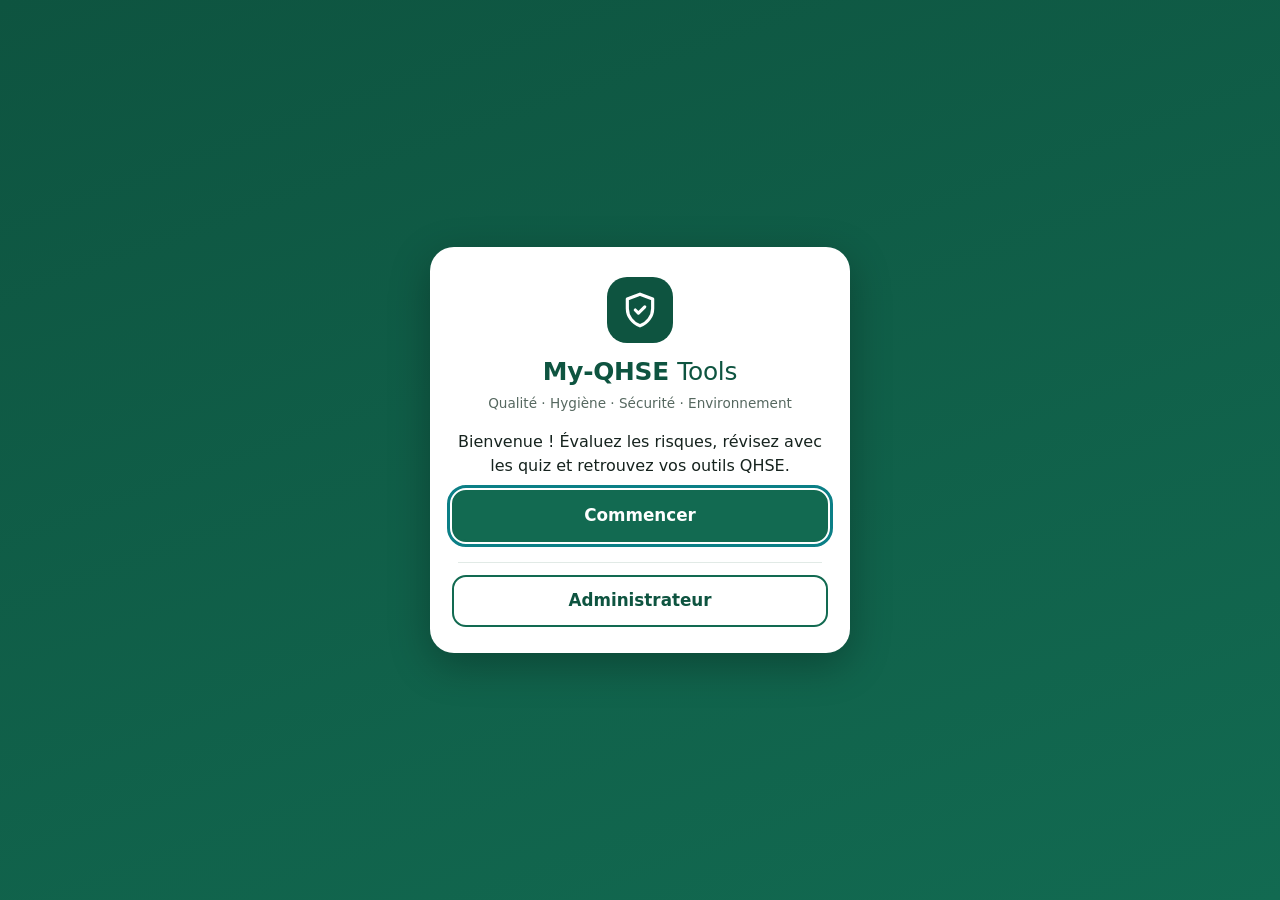
==== commit 1fd44bd6: "Add files via upload" ====
--- a/index.html
+++ b/index.html
@@ -6,6 +6,15 @@
   <title>My-QHSE Tools – Calculateur de risques professionnels</title>
   <meta name="description" content="Outils QHSE gratuits : calculateur de risques (matrice 5 × 5), quiz, sujets, checklists, inspection, incident, registre EPI, documents et assistant IA, pour les étudiants et professionnels QHSE.">
   <meta name="theme-color" content="#075e54">
+
+  <!-- Application web installable (PWA) -->
+  <link rel="manifest" href="manifest.webmanifest">
+  <link rel="icon" type="image/png" sizes="192x192" href="icons/icon-192.png">
+  <link rel="apple-touch-icon" href="icons/apple-touch-icon.png">
+  <meta name="mobile-web-app-capable" content="yes">
+  <meta name="apple-mobile-web-app-capable" content="yes">
+  <meta name="apple-mobile-web-app-title" content="My-QHSE">
+  <meta name="apple-mobile-web-app-status-bar-style" content="black-translucent">
 
   <!-- Feuilles de style : premium.css en dernier (il affine les autres) -->
   <link rel="stylesheet" href="css/style.css">
@@ -771,5 +780,7 @@
       document.body.insertBefore(b, document.body.firstChild);
     });
   </script>
+  <!-- PWA : service worker + invitation à installer -->
+  <script src="js/pwa.js"></script>
 </body>
 </html>
